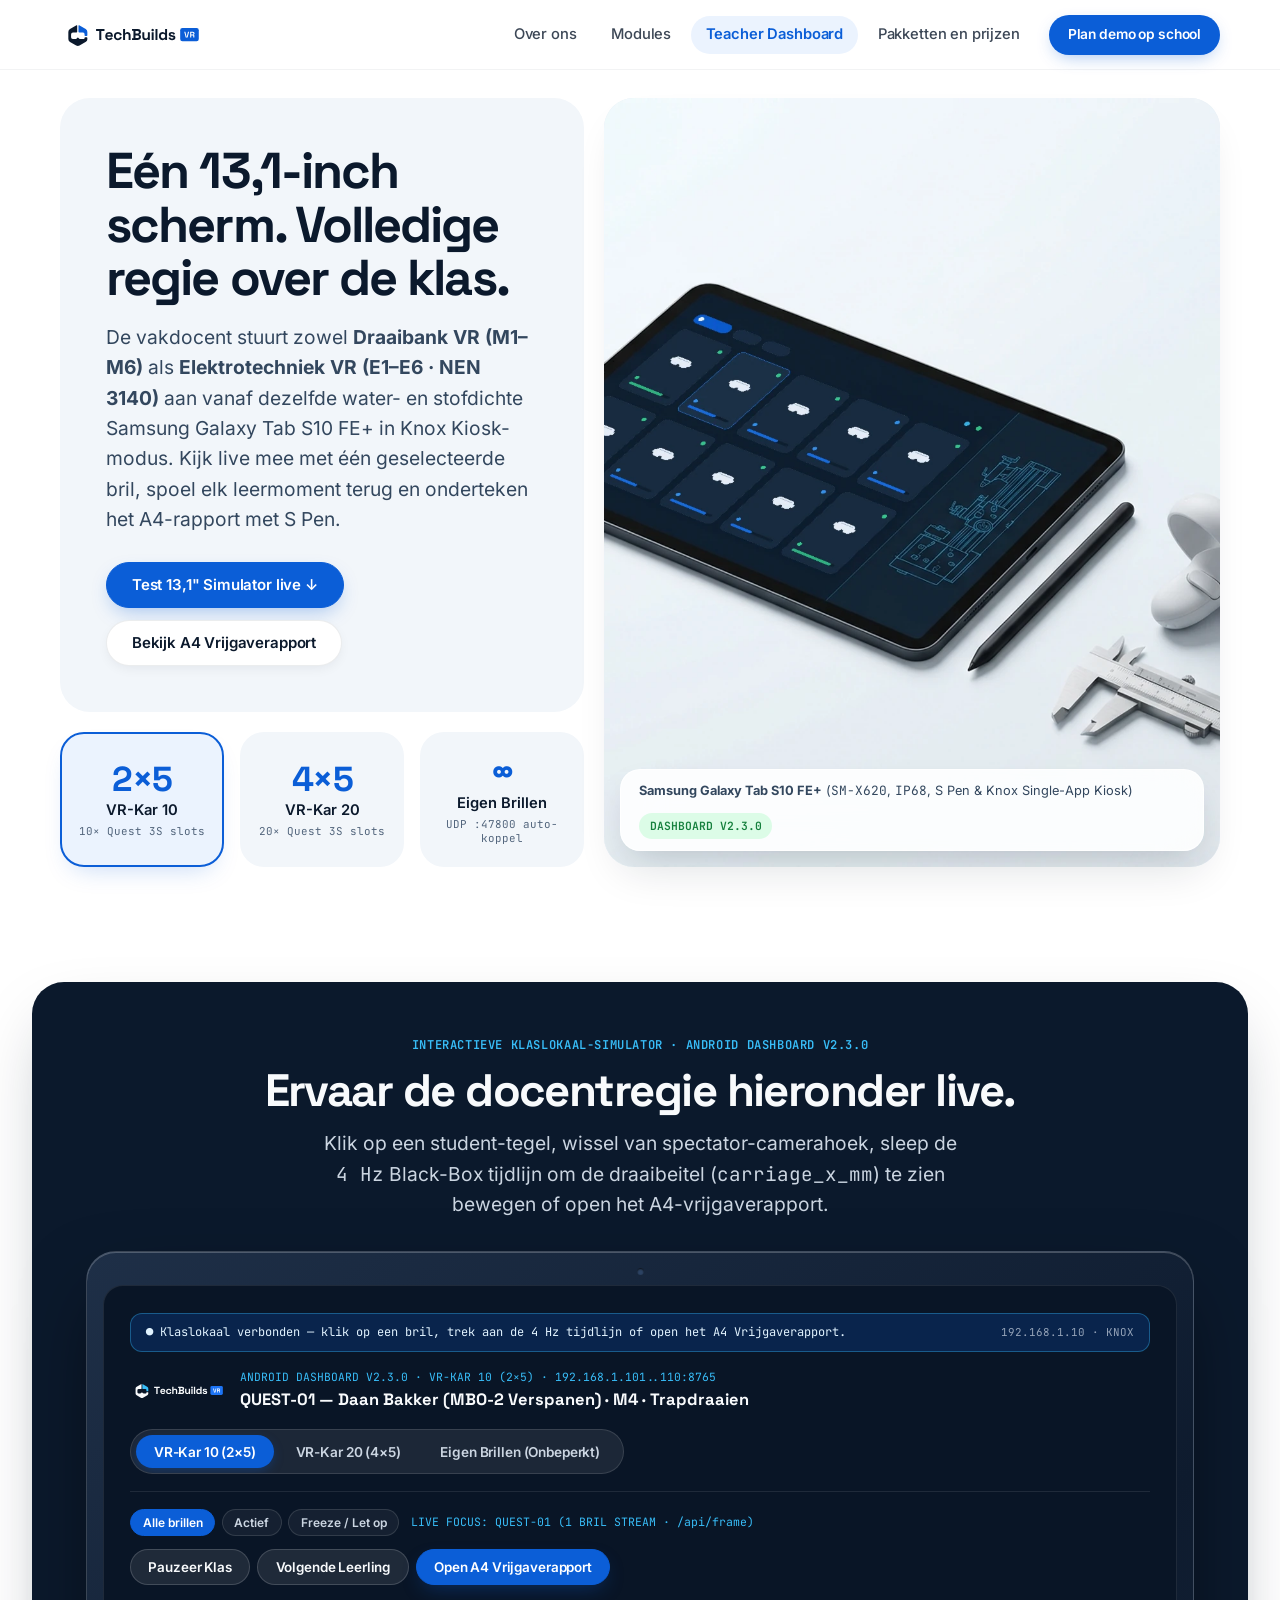
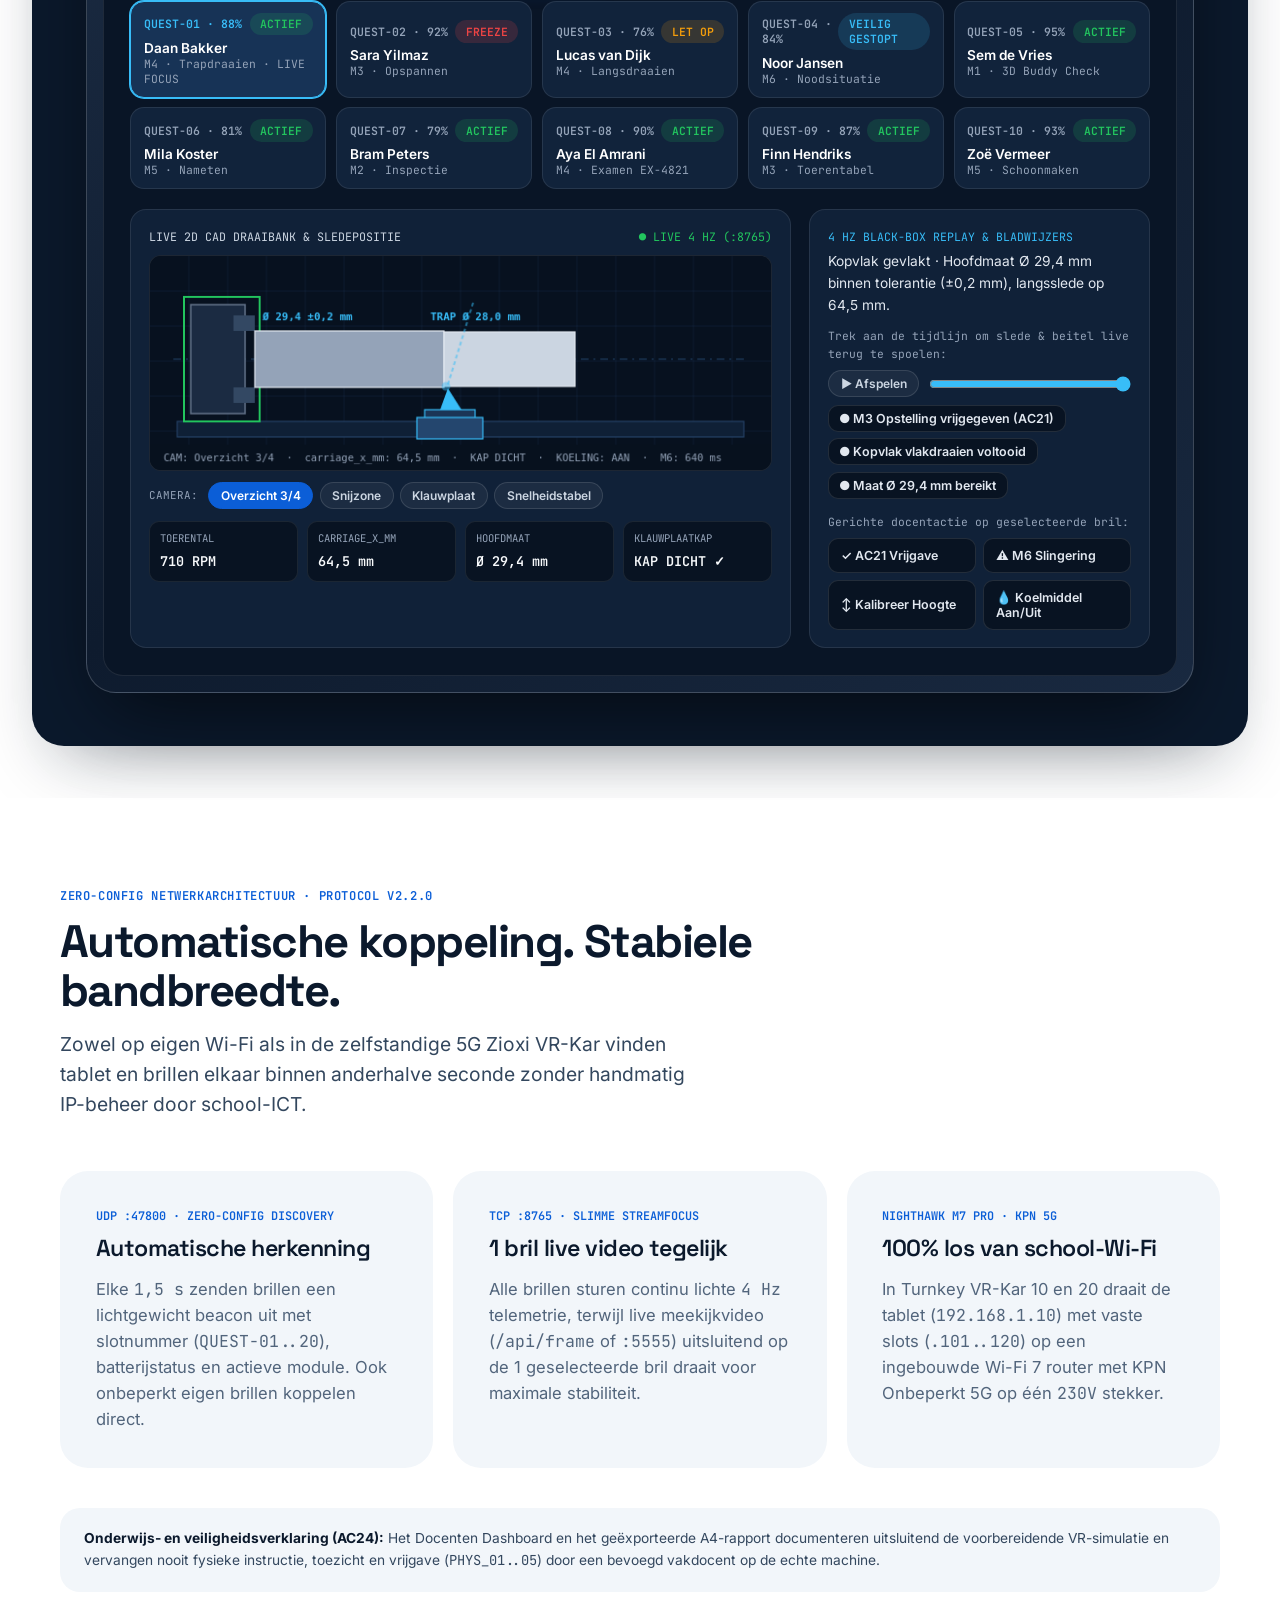
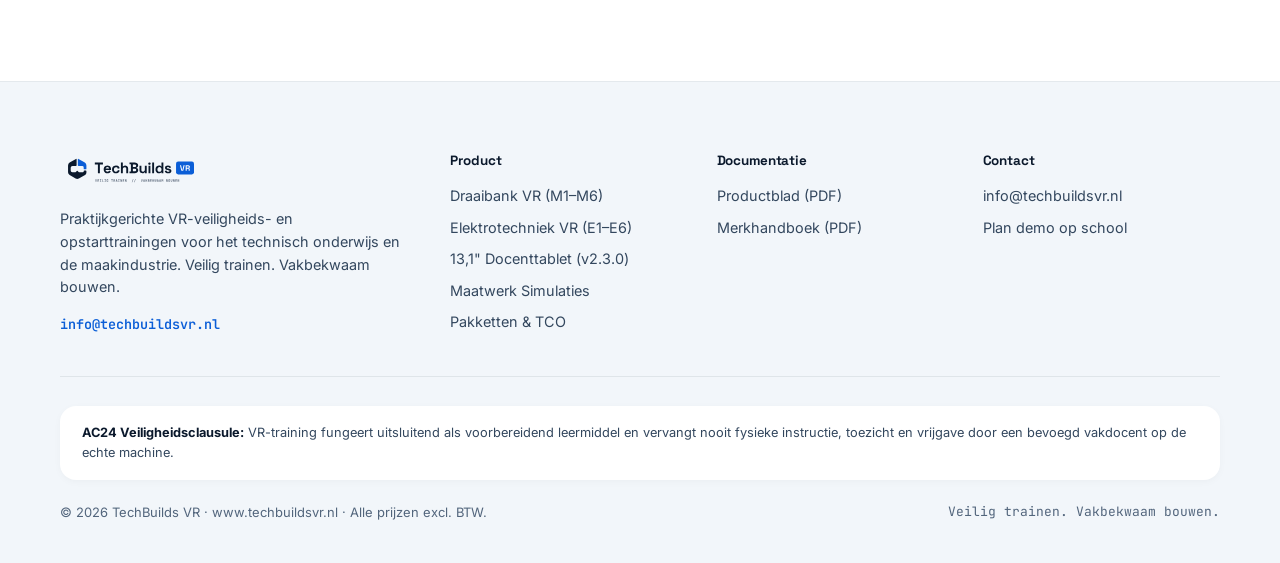
==== docentapp-tablet.html @ 68dcd9b4 "Vereenvoudig hoofdmenu naar 4 items (Over ons, Modules, Teacher Dashboard, Pakketten en prijzen) + m" ====
<!DOCTYPE html>
<html lang="nl">
<head>
  <meta charset="UTF-8" />
  <meta name="viewport" content="width=device-width, initial-scale=1.0" />
  <title>13,1-inch Regietablet &amp; Android Docenten Dashboard v2.3.0 | TechBuilds VR</title>
  <meta name="description" content="Ervaar de 13,1-inch Samsung Galaxy Tab S10 FE+ (SM-X620) met het TechBuilds VR Android Docenten Dashboard v2.3.0: VR-Kar 10 (2×5), VR-Kar 20 (4×5), Onbeperkt eigen brillen en S Pen A4 vrijgaverapport." />
  <meta property="og:title" content="13,1-inch Android Docenten Dashboard v2.3.0 | TechBuilds VR" />
  <meta property="og:description" content="Live klasregie op 13,1-inch Samsung Knox tablet met 2D CAD telemetrie, 4 Hz Black-Box replay en S Pen A4 vrijgaverapport (PHYS_01..05)." />
  <meta property="og:image" content="assets/img/logo/OpenGraph_Social_Preview_1200x630.png" />
  <link rel="icon" type="image/svg+xml" href="assets/img/logo/favicon.svg" />
  <link rel="icon" type="image/png" sizes="32x32" href="assets/img/logo/favicon-32x32.png" />
  <link rel="apple-touch-icon" href="assets/img/logo/apple-touch-icon.png" />
  <link rel="stylesheet" href="assets/css/styles.css" />
</head>
<body class="has-mobile-bar">
  <a href="#hoofdinhoud" class="skip-link" id="skipToMainTablet">Direct naar hoofdinhoud</a>

  <!-- Luchtige Witte Sticky Frosted Header (70px · Officieel TechBuilds VR Logo) -->
  <header class="site-header no-print" id="siteHeader">
    <div class="container nav-inner">
      <a href="index.html" class="brand-logo" id="navBrandLogo" aria-label="TechBuilds VR Startpagina">
        <img src="assets/img/logo/TechBuildsVR_Logo_Primary_LightBG.svg" alt="TechBuilds VR" width="145" height="39" />
      </a>

      <div class="nav-right-group">
        <nav class="nav-center" aria-label="Hoofdmenu">
          <ul class="nav-links">
            <li><a href="index.html" class="nav-link" id="navLinkHome">Over ons</a></li>
            <li><a href="modules.html" class="nav-link" id="navLinkModules">Modules</a></li>
            <li><a href="docentapp-tablet.html" class="nav-link" aria-current="page" id="navLinkTablet">Teacher Dashboard</a></li>
            <li><a href="prijzen-contact.html" class="nav-link" id="navLinkPrijzen">Pakketten en prijzen</a></li>
          </ul>
        </nav>

        <div class="nav-actions nav-actions-desktop">
          <a href="prijzen-contact.html?onderwerp=demo#aanvraag" class="nav-cta-pill" id="navCtaDemo">Plan demo op school</a>
        </div>

        <button type="button" class="mobile-menu-btn" id="mobileMenuBtn" aria-expanded="false" aria-controls="mobileDrawer" aria-label="Menu openen">
          <svg width="20" height="20" viewBox="0 0 24 24" fill="none" stroke="currentColor" stroke-width="2" aria-hidden="true">
            <path d="M4 8h16M4 16h16" stroke-linecap="round"/>
          </svg>
        </button>
      </div>
    </div>

    <div class="scroll-progress-track" aria-hidden="true">
      <div class="scroll-progress-bar" id="scrollProgressBar"></div>
    </div>

    <div class="mobile-drawer" id="mobileDrawer">
      <div class="container">
        <ul class="mobile-drawer-list">
          <li><a href="index.html" id="mobLinkHome">Over ons</a></li>
          <li><a href="modules.html" id="mobLinkModules">Modules</a></li>
          <li><a href="docentapp-tablet.html" aria-current="page" id="mobLinkTablet">Teacher Dashboard</a></li>
          <li><a href="prijzen-contact.html" id="mobLinkPrijzen">Pakketten en prijzen</a></li>
        </ul>
        <a href="prijzen-contact.html?onderwerp=demo#aanvraag" class="btn btn-primary" id="mobCtaDemo" style="width:100%;">Plan demo op school</a>
      </div>
    </div>
  </header>

  <main id="hoofdinhoud" class="no-print">
    <!-- VISUAL 5 — Bento-Tegel Hero voor de 13,1" Samsung Knox Regietablet -->
    <section class="hero-bento" aria-label="13,1-inch Regietablet Overzicht">
      <div class="container hero-bento-grid">
        <div class="hero-bento-left">
          <div class="bento-statement-tile">
            <h1 class="h1-page">Eén 13,1-inch scherm. Volledige regie over de klas.</h1>
            <p class="lead">
              De vakdocent stuurt zowel <strong>Draaibank VR (M1–M6)</strong> als <strong>Elektrotechniek VR (E1–E6 · NEN 3140)</strong> aan vanaf dezelfde water- en stofdichte Samsung Galaxy Tab S10 FE+ in Knox Kiosk-modus. Kijk live mee met één geselecteerde bril, spoel elk leermoment terug en onderteken het A4-rapport met S Pen.
            </p>
            <div class="btn-group">
              <a href="#live-simulator" class="btn btn-primary" id="tabletHeroSimBtn">Test 13,1&quot; Simulator live ↓</a>
              <button type="button" class="btn btn-white" id="tabletHeroReportBtn">Bekijk A4 Vrijgaverapport</button>
            </div>
          </div>

          <div class="hero-metrics-row" role="group" aria-label="Kies simulator-profiel">
            <button type="button" class="bento-metric-tile is-active" data-hero-profile="kar10" id="tabletTileKar10">
              <span class="metric-num">2×5</span>
              <span class="metric-label">VR-Kar 10</span>
              <span class="metric-sub">10× Quest 3S slots</span>
            </button>

            <button type="button" class="bento-metric-tile" data-hero-profile="kar20" id="tabletTileKar20">
              <span class="metric-num">4×5</span>
              <span class="metric-label">VR-Kar 20</span>
              <span class="metric-sub">20× Quest 3S slots</span>
            </button>

            <button type="button" class="bento-metric-tile" data-hero-profile="unlimited" id="tabletTileUnl">
              <span class="metric-num">∞</span>
              <span class="metric-label">Eigen Brillen</span>
              <span class="metric-sub">UDP :47800 auto-koppel</span>
            </button>
          </div>
        </div>

        <div class="hero-photo-tile hero-photo-tile--subpage">
          <img src="assets/img/brand/pakket_regietablet_vr_set.webp" class="hero-photo-img" alt="13,1-inch Samsung Galaxy Tab S10 FE+ met 2×5 klaslokaalscherm naast S Pen, Meta Quest 3S en stalen schuifmaat" width="1200" height="896" />
          <div class="hero-frosted-dock">
            <div class="hero-dock-caption-row">
              <span><strong>Samsung Galaxy Tab S10 FE+</strong> (<span class="mono">SM-X620</span>, <span class="mono">IP68</span>, S Pen &amp; Knox Single-App Kiosk)</span>
              <span class="status-badge status-safe">DASHBOARD V2.3.0</span>
            </div>
          </div>
        </div>
      </div>
    </section>

    <!-- Afgerond Deep Steel Navy (#0B192C) Pro-Tegel Podium met 13,1" Simulator -->
    <section class="pro-podium-wrap" id="live-simulator" aria-label="Interactieve 13,1-inch Regietablet Simulator">
      <div class="container-wide">
        <div class="pro-podium theme-dark">
          <div class="section-intro-center" style="margin-bottom:2rem;">
            <span class="section-kicker">Interactieve Klaslokaal-Simulator · Android Dashboard v2.3.0</span>
            <h2 class="h2-section">Ervaar de docentregie hieronder live.</h2>
            <p class="lead">
              Klik op een student-tegel, wissel van spectator-camerahoek, sleep de <span class="mono">4 Hz</span> Black-Box tijdlijn om de draaibeitel (<span class="mono">carriage_x_mm</span>) te zien bewegen of open het A4-vrijgaverapport.
            </p>
          </div>

          <!-- Geanodiseerd 13,1" Tablet-Frame -->
          <div class="tablet-chassis" id="docentCockpitSim" data-slots="10">
            <div class="tablet-camera-dot" aria-hidden="true"></div>
            <div class="tablet-screen">
              <!-- Live Visuele Feedback-Toast in het Tabletscherm -->
              <div class="cockpit-live-toast" id="cockpitLiveBanner" role="status" aria-live="polite">
                <span id="cockpitActionToast">● Klaslokaal verbonden — klik op een bril, trek aan de 4 Hz tijdlijn of open het A4 Vrijgaverapport.</span>
                <span class="mono" style="font-size:0.68rem;color:#94A3B8;white-space:nowrap;">192.168.1.10 · KNOX</span>
              </div>

              <!-- Bovenbalk: Officieel DarkBG Logo + Profiel Segmented Control -->
              <div class="tablet-topbar">
                <div class="tablet-brand-row">
                  <img src="assets/img/logo/TechBuildsVR_Logo_DarkBG.svg" alt="TechBuilds VR" class="tablet-brand-logo" width="96" height="26" />
                  <div>
                    <span id="cockpitProtocolLine" class="mono" style="font-size:0.71rem;color:#38BDF8;display:block;">ANDROID DASHBOARD V2.3.0 · VR-KAR 10 (2×5) · 192.168.1.101..110:8765</span>
                    <strong id="cockpitSelHeader" style="font-family:var(--tb-font-display);font-size:1.03rem;">QUEST-01 — Daan Bakker (MBO-2 Verspanen)</strong>
                  </div>
                </div>

                <div class="segmented-control segmented-control-dark" role="tablist" aria-label="Kies klasprofiel">
                  <button type="button" class="segmented-btn is-active" role="tab" aria-selected="true" data-cockpit-profile="kar10" id="btnProfileKar10">VR-Kar 10 (2×5)</button>
                  <button type="button" class="segmented-btn" role="tab" aria-selected="false" data-cockpit-profile="kar20" id="btnProfileKar20">VR-Kar 20 (4×5)</button>
                  <button type="button" class="segmented-btn" role="tab" aria-selected="false" data-cockpit-profile="unlimited" id="btnProfileUnl">Eigen Brillen (Onbeperkt)</button>
                </div>
              </div>

              <!-- Filterbalk + Klasacties -->
              <div class="tablet-toolbar-row">
                <div class="btn-group" style="gap:0.4rem;">
                  <button type="button" class="cam-pill is-active" data-cockpit-filter="all" id="filterAllBtn">Alle brillen</button>
                  <button type="button" class="cam-pill" data-cockpit-filter="active" id="filterActiveBtn">Actief</button>
                  <button type="button" class="cam-pill" data-cockpit-filter="attention" id="filterWarnBtn">Freeze / Let op</button>
                  <span id="cockpitStreamBadge" class="mono" style="font-size:0.72rem;color:#38BDF8;margin-left:0.35rem;">LIVE FOCUS: QUEST-01 (1 BRIL STREAM · /api/frame)</span>
                </div>

                <div class="btn-group" style="gap:0.45rem;">
                  <button type="button" class="btn btn-dark-pill btn-sm" id="btnCockpitGroupPause">Pauzeer Klas</button>
                  <button type="button" class="btn btn-dark-pill btn-sm" id="btnCockpitNextStudent">Volgende Leerling</button>
                  <button type="button" class="btn btn-primary btn-sm" id="btnCockpitOpenReport">Open A4 Vrijgaverapport</button>
                </div>
              </div>

              <!-- Klikbare Student-tegels (QUEST-01..20) -->
              <div class="headset-slots-grid" id="cockpitSlotsGrid" aria-label="Verbonden Meta Quest brillen"></div>

              <!-- Onderste Split: Meebewegend 2D CAD Draaibank-Canvas + Black-Box Replay -->
              <div class="cockpit-split">
                <div class="cockpit-box">
                  <div style="display:flex;justify-content:space-between;align-items:center;gap:0.5rem;margin-bottom:0.55rem;flex-wrap:wrap;">
                    <span class="mono" style="font-size:0.73rem;color:#CBD5E1;">LIVE 2D CAD DRAAIBANK &amp; SLEDEPOSITIE</span>
                    <span id="cockpitReplayReadout" class="mono" style="font-size:0.73rem;color:#22C55E;">● LIVE 4 HZ (:8765)</span>
                  </div>

                  <canvas id="cockpitBlueprintCanvas" class="blueprint-canvas" width="640" height="220"></canvas>

                  <!-- Spectator Camerahoeken (SET_SPECTATOR_VIEW) -->
                  <div class="spectator-cams" aria-label="Spectator camerahoeken">
                    <span class="mono" style="font-size:0.68rem;color:#94A3B8;margin-right:0.25rem;">CAMERA:</span>
                    <button type="button" class="cam-pill is-active" data-spectator-cam="OVERVIEW_3Q" id="camBtnOverview">Overzicht 3/4</button>
                    <button type="button" class="cam-pill" data-spectator-cam="CUT_ZONE" id="camBtnCutZone">Snijzone</button>
                    <button type="button" class="cam-pill" data-spectator-cam="CHUCK_CLOSE" id="camBtnChuck">Klauwplaat</button>
                    <button type="button" class="cam-pill" data-spectator-cam="SPEED_CHART" id="camBtnSpeed">Snelheidstabel</button>
                  </div>

                  <div class="telemetry-row">
                    <div class="telemetry-cell">
                      <span class="telemetry-label">TOERENTAL</span>
                      <span class="telemetry-val" id="telRpm">710 RPM</span>
                    </div>
                    <div class="telemetry-cell">
                      <span class="telemetry-label">CARRIAGE_X_MM</span>
                      <span class="telemetry-val" id="telCarriage">64,5 mm</span>
                    </div>
                    <div class="telemetry-cell">
                      <span class="telemetry-label">HOOFDMAAT</span>
                      <span class="telemetry-val" id="telDia">Ø 29,4 mm</span>
                    </div>
                    <div class="telemetry-cell">
                      <span class="telemetry-label">KLAUWPLAATKAP</span>
                      <span class="telemetry-val" id="telGate">KAP DICHT ✓</span>
                    </div>
                  </div>
                </div>

                <div class="cockpit-box" style="display:flex;flex-direction:column;justify-content:space-between;gap:0.9rem;">
                  <div>
                    <span class="mono" style="font-size:0.72rem;color:#38BDF8;display:block;margin-bottom:0.35rem;">4 HZ BLACK-BOX REPLAY &amp; BLADWIJZERS</span>
                    <p id="cockpitSelNote" style="margin:0 0 0.65rem 0;font-size:0.86rem;color:#E2E8F0;"></p>
                    <label for="cockpitReplaySlider" class="mono" style="font-size:0.71rem;color:#94A3B8;display:block;">Trek aan de tijdlijn om slede &amp; beitel live terug te spoelen:</label>
                    <div class="replay-controls-row">
                      <button type="button" class="cam-pill" id="btnReplayPlay" style="flex-shrink:0;">▶ Afspelen</button>
                      <input type="range" id="cockpitReplaySlider" class="replay-slider" min="0" max="35" value="35" />
                    </div>
                    <div id="cockpitBookmarks" class="btn-group" style="gap:0.4rem;margin-top:0.4rem;"></div>
                  </div>

                  <div>
                    <span class="mono" style="font-size:0.71rem;color:#94A3B8;display:block;margin-bottom:0.4rem;">Gerichte docentactie op geselecteerde bril:</span>
                    <div class="cmd-btn-grid">
                      <button type="button" class="cmd-btn" data-teacher-cmd="AC21" id="cmdBtnAc21">✓ AC21 Vrijgave</button>
                      <button type="button" class="cmd-btn" data-teacher-cmd="WOBBLE" id="cmdBtnWobble">⚠ M6 Slingering</button>
                      <button type="button" class="cmd-btn" data-teacher-cmd="CALIBRATE" id="cmdBtnCalibrate">↕ Kalibreer Hoogte</button>
                      <button type="button" class="cmd-btn" data-teacher-cmd="COOLANT" id="cmdBtnCoolant">💧 Koelmiddel Aan/Uit</button>
                    </div>
                  </div>
                </div>
              </div>
            </div>
          </div>
        </div>
      </div>
    </section>

    <!-- Zero-Config Netwerkarchitectuur in 3 Visual 5 Bento-Tegels -->
    <section class="section section-surface">
      <div class="container">
        <div class="section-intro reveal-item">
          <span class="section-kicker">Zero-Config Netwerkarchitectuur · Protocol v2.2.0</span>
          <h2 class="h2-section">Automatische koppeling. Stabiele bandbreedte.</h2>
          <p class="lead">
            Zowel op eigen Wi-Fi als in de zelfstandige 5G Zioxi VR-Kar vinden tablet en brillen elkaar binnen anderhalve seconde zonder handmatig IP-beheer door school-ICT.
          </p>
        </div>

        <div class="grid-3">
          <article class="bento-tile reveal-item">
            <span class="card-step">UDP :47800 · ZERO-CONFIG DISCOVERY</span>
            <h3 class="h3-card">Automatische herkenning</h3>
            <p class="muted" style="margin:0;">
              Elke <span class="mono">1,5 s</span> zenden brillen een lichtgewicht beacon uit met slotnummer (<span class="mono">QUEST-01..20</span>), batterijstatus en actieve module. Ook onbeperkt eigen brillen koppelen direct.
            </p>
          </article>

          <article class="bento-tile reveal-item">
            <span class="card-step">TCP :8765 · SLIMME STREAMFOCUS</span>
            <h3 class="h3-card">1 bril live video tegelijk</h3>
            <p class="muted" style="margin:0;">
              Alle brillen sturen continu lichte <span class="mono">4 Hz</span> telemetrie, terwijl live meekijkvideo (<span class="mono">/api/frame</span> of <span class="mono">:5555</span>) uitsluitend op de 1 geselecteerde bril draait voor maximale stabiliteit.
            </p>
          </article>

          <article class="bento-tile reveal-item">
            <span class="card-step">NIGHTHAWK M7 PRO · KPN 5G</span>
            <h3 class="h3-card">100% los van school-Wi-Fi</h3>
            <p class="muted" style="margin:0;">
              In Turnkey VR-Kar 10 en 20 draait de tablet (<span class="mono">192.168.1.10</span>) met vaste slots (<span class="mono">.101..120</span>) op een ingebouwde Wi-Fi 7 router met KPN Onbeperkt 5G op één <span class="mono">230V</span> stekker.
            </p>
          </article>
        </div>

        <div class="ac24-notice" style="margin-top:2.5rem;">
          <strong>Onderwijs- en veiligheidsverklaring (AC24):</strong> Het Docenten Dashboard en het geëxporteerde A4-rapport documenteren uitsluitend de voorbereidende VR-simulatie en vervangen nooit fysieke instructie, toezicht en vrijgave (<span class="mono">PHYS_01..05</span>) door een bevoegd vakdocent op de echte machine.
        </div>
      </div>
    </section>
  </main>

  <!-- Modal: A4 Praktijkvrijgaverapport met Officieel TechBuildsVR_Logo_Primary_LightBG.svg + S Pen Canvas -->
  <div class="modal-backdrop no-print" id="a4ReportModal" role="dialog" aria-modal="true" aria-labelledby="repModalTitle">
    <div class="modal-sheet">
      <div style="display:flex;justify-content:space-between;align-items:center;gap:1rem;border-bottom:1px solid rgba(11,25,44,0.10);padding-bottom:1.1rem;margin-bottom:1.25rem;flex-wrap:wrap;">
        <div class="a4-header-brand">
          <img src="assets/img/logo/TechBuildsVR_Logo_Primary_LightBG.svg" alt="TechBuilds VR" width="134" height="36" />
          <div>
            <span class="mono" style="font-size:0.7rem;color:var(--tb-cobalt);display:block;">A4 PRAKTIJKVRIJGAVERAPPORT · DASHBOARD V2.3.0</span>
            <h2 id="repModalTitle" class="h3-card" style="margin:0.1rem 0 0 0;font-size:1.22rem;">WEILER Praktikant 140 — VR-Resultaat &amp; Fysieke Vrijgave</h2>
          </div>
        </div>
        <div class="btn-group">
          <button type="button" class="btn btn-primary btn-sm" id="btnPrintA4Report">Print A4 / PDF</button>
          <button type="button" class="btn btn-secondary btn-sm" id="btnCloseReportModal">Sluiten</button>
        </div>
      </div>

      <div class="grid-3" style="margin-bottom:1.15rem;gap:0.75rem;">
        <div style="padding:0.75rem 0.9rem;background:var(--tb-blueprint-paper);border-radius:14px;">
          <span class="mono muted" style="font-size:0.68rem;display:block;">LEERLING &amp; HEADSET</span>
          <strong id="repModalStudent">Daan Bakker (QUEST-01)</strong>
        </div>
        <div style="padding:0.75rem 0.9rem;background:var(--tb-blueprint-paper);border-radius:14px;">
          <span class="mono muted" style="font-size:0.68rem;display:block;">KLAS / GROEP</span>
          <strong id="repModalKlas">MBO-2 Verspanen</strong>
        </div>
        <div style="padding:0.75rem 0.9rem;background:var(--tb-blueprint-paper);border-radius:14px;">
          <span class="mono muted" style="font-size:0.68rem;display:block;">M6 NOODSTOP REACTIETIJD</span>
          <strong id="repModalReaction" class="mono">640 ms (Module M6)</strong>
        </div>
      </div>

      <div class="tech-table-wrap" style="margin-bottom:1.15rem;">
        <table class="tech-table" style="font-size:0.85rem;">
          <thead>
            <tr>
              <th>Module</th>
              <th>Onderdeel</th>
              <th>Status</th>
              <th>Geregistreerde meting</th>
            </tr>
          </thead>
          <tbody>
            <tr><td class="mono">M1</td><td>3D Buddy Check &amp; Eigen PBM</td><td><span class="status-badge status-safe">Behaald</span></td><td>Medestudent gekeurd, eigen bril op, handschoenen uit</td></tr>
            <tr><td class="mono">M2</td><td>Machine- &amp; Werkplekcontrole</td><td><span class="status-badge status-safe">Behaald</span></td><td>4/4 prestartpunten herkend</td></tr>
            <tr><td class="mono">M3</td><td>Opspannen &amp; Klauwplaatsleutel</td><td><span class="status-badge status-safe">Behaald</span></td><td>Rondloop 0,02 mm · sleutel verwijderd</td></tr>
            <tr><td class="mono">M4</td><td>Vlak- &amp; Trapdraaien op tekening</td><td><span class="status-badge status-safe">Behaald</span></td><td>Ø 29,4 mm (±0,2) &amp; Trap Ø 28,0 mm</td></tr>
            <tr><td class="mono">M5</td><td>Stoppen (0 RPM) &amp; 3D-Schuifmaat</td><td><span class="status-badge status-safe">Behaald</span></td><td>Nameting bij 0 RPM · spanenhaak gebruikt</td></tr>
            <tr><td class="mono">M6</td><td>Storingen &amp; Noodstop</td><td><span class="status-badge status-safe">Behaald</span></td><td>Tijdige stop · geen automatische herstart</td></tr>
          </tbody>
        </table>
      </div>

      <!-- 5-Punts Fysieke Vrijgave-Checklist (PHYS_01..05) -->
      <div style="padding:1rem 1.1rem;background:var(--tb-blueprint-paper);border-radius:16px;margin-bottom:1rem;">
        <div style="display:flex;justify-content:space-between;align-items:center;gap:0.5rem;flex-wrap:wrap;">
          <span class="mono" style="font-size:0.73rem;font-weight:600;color:var(--tb-cobalt);">VERPLICHTE 5-PUNTS FYSIEKE VRIJGAVE OP DE ECHTE DRAAIBANK (PHYS_01..05)</span>
          <span class="status-badge status-safe" id="physCheckedCounter">5/5 afgevinkt ✓</span>
        </div>
        <div class="phys-checklist-grid">
          <label class="phys-check-label"><input type="checkbox" name="physCheck" value="PHYS_01 PBM & kleding" checked id="chkPhys01" /> <span><strong class="mono">PHYS_01</strong> Fysieke PBM, haar &amp; geen handschoenen</span></label>
          <label class="phys-check-label"><input type="checkbox" name="physCheck" value="PHYS_02 Noodstop & kap" checked id="chkPhys02" /> <span><strong class="mono">PHYS_02</strong> Fysieke noodstop, voetrem &amp; kap getest</span></label>
          <label class="phys-check-label"><input type="checkbox" name="physCheck" value="PHYS_03 Sleuteldiscipline" checked id="chkPhys03" /> <span><strong class="mono">PHYS_03</strong> Klauwplaatsleutel direct uitgenomen</span></label>
          <label class="phys-check-label"><input type="checkbox" name="physCheck" value="PHYS_04 Toerental & voeding" checked id="chkPhys04" /> <span><strong class="mono">PHYS_04</strong> Toerentabel &amp; vrijloop sleden gecontroleerd</span></label>
          <label class="phys-check-label" style="grid-column:1/-1;"><input type="checkbox" name="physCheck" value="PHYS_05 Vrijgave vakdocent" checked id="chkPhys05" /> <span><strong class="mono">PHYS_05</strong> Mondelinge instructie &amp; fysieke machinevrijgave door bevoegd vakdocent</span></label>
        </div>
      </div>

      <!-- Werkend S Pen Handtekening-Canvas -->
      <div class="spen-canvas-wrap" style="margin-bottom:1rem;">
        <div style="display:flex;justify-content:space-between;align-items:center;gap:0.75rem;margin-bottom:0.5rem;flex-wrap:wrap;">
          <span class="mono" style="font-size:0.73rem;font-weight:600;color:var(--tb-deep-navy);" id="spenSignatureStatus">S Pen handtekening geregistreerd ✓</span>
          <div class="btn-group" style="gap:0.4rem;">
            <button type="button" class="btn btn-white btn-sm" id="btnDemoSignature" style="padding:0.3rem 0.75rem;font-size:0.76rem;">Voorbeeld S Pen</button>
            <button type="button" class="btn btn-outline btn-sm" id="btnClearSignature" style="padding:0.3rem 0.75rem;font-size:0.76rem;">Wissen</button>
          </div>
        </div>
        <canvas id="spenSignatureCanvas" class="spen-signature-canvas" width="720" height="110"></canvas>
      </div>

      <div class="ac24-notice" style="font-size:0.8rem;padding:0.9rem 1.1rem;">
        <strong>AC24 Verklaring:</strong> Dit rapport bevestigt uitsluitend de voorbereidende VR-doorloop en vormt geen zelfstandige machinevrijgave zonder fysieke aftekening (<span class="mono">PHYS_01..05</span>) door de bevoegde vakdocent.
      </div>
    </div>
  </div>

  <!-- A4 Printweergave met Officieel TechBuildsVR_Logo_Primary_LightBG.svg -->
  <div class="print-report-only" id="printReportSheet" style="padding:28px;font-size:12px;line-height:1.55;">
    <div style="display:flex;align-items:center;justify-content:space-between;border-bottom:2px solid #0B5ED7;padding-bottom:14px;margin-bottom:16px;">
      <img src="assets/img/logo/TechBuildsVR_Logo_Primary_LightBG.svg" alt="TechBuilds VR" width="160" height="43" style="height:40px;width:auto;" />
      <div style="text-align:right;font-family:monospace;font-size:11px;color:#52657C;">
        A4 PRAKTIJKVRIJGAVERAPPORT · PHYS_01..05<br />
        www.techbuildsvr.nl · info@techbuildsvr.nl
      </div>
    </div>
    <h2 style="font-size:18px;margin:0 0 6px 0;">WEILER Praktikant 140 — VR-Resultaat &amp; Fysieke Machinevrijgave</h2>
    <p style="margin:0 0 10px 0;"><strong>Student:</strong> <span id="printRepStudent">Daan Bakker (QUEST-01 · MBO-2 Verspanen)</span> · <strong>Systeem:</strong> Quest APK v2.2.0 / Android Dashboard v2.3.0</p>
    <p id="printPhysSummary" style="margin:0 0 14px 0;font-family:monospace;padding:8px 10px;background:#F2F6FA;border-radius:6px;">Afgetekende fysieke vrijgavepunten: PHYS_01 t/m PHYS_05</p>
    <p style="margin:0 0 18px 0;"><strong>Onderwijs- en veiligheidsverklaring (AC24):</strong> VR-trainingsdoorloop vormt geen bewijs van vakbekwaamheid en vervangt nooit fysieke instructie, controle en vrijgave op de echte machine door een bevoegd vakdocent.</p>
    <div style="margin-top:20px;">
      <strong>S Pen Handtekening Vakdocent:</strong>
      <img id="printSignaturePreview" alt="S Pen handtekening vakdocent" style="max-width:340px;height:auto;border-bottom:1px solid #0B192C;margin-top:8px;display:none;" />
    </div>
  </div>

  <!-- Lichte Blueprint Paper Footer (#F2F6FA) met Officieel TechBuilds VR Tagline-Logo -->
  <footer class="site-footer no-print">
    <div class="container">
      <div class="footer-grid">
        <div>
          <img src="assets/img/logo/TechBuildsVR_Logo_With_Tagline.svg" alt="TechBuilds VR — Veilig trainen. Vakbekwaam bouwen." class="footer-logo" width="140" height="42" />
          <p style="margin:0 0 0.65rem 0;font-size:0.9rem;color:var(--tb-text-secondary);max-width:40ch;">
            Praktijkgerichte VR-veiligheids- en opstarttrainingen voor het technisch onderwijs en de maakindustrie. Veilig trainen. Vakbekwaam bouwen.
          </p>
          <a href="mailto:info@techbuildsvr.nl" class="mono" style="font-size:0.84rem;font-weight:600;color:var(--tb-cobalt);">info@techbuildsvr.nl</a>
        </div>
        <div>
          <h3 class="footer-heading">Product</h3>
          <ul class="footer-links">
            <li><a href="training-draaibank.html">Draaibank VR (M1–M6)</a></li>
            <li><a href="training-elektrotechniek.html">Elektrotechniek VR (E1–E6)</a></li>
            <li><a href="docentapp-tablet.html">13,1&quot; Docenttablet (v2.3.0)</a></li>
            <li><a href="maatwerk.html">Maatwerk Simulaties</a></li>
            <li><a href="prijzen-contact.html">Pakketten &amp; TCO</a></li>
          </ul>
        </div>
        <div>
          <h3 class="footer-heading">Documentatie</h3>
          <ul class="footer-links">
            <li><a href="assets/docs/Productblad_TechBuilds_VR_v1.1.pdf" target="_blank" rel="noopener">Productblad (PDF)</a></li>
            <li><a href="assets/docs/Merkhandboek_TechBuilds_VR_v1.1.pdf" target="_blank" rel="noopener">Merkhandboek (PDF)</a></li>
          </ul>
        </div>
        <div>
          <h3 class="footer-heading">Contact</h3>
          <ul class="footer-links">
            <li><a href="mailto:info@techbuildsvr.nl">info@techbuildsvr.nl</a></li>
            <li><a href="prijzen-contact.html?onderwerp=demo#aanvraag">Plan demo op school</a></li>
          </ul>
        </div>
      </div>
      <div class="footer-ac24">
        <strong>AC24 Veiligheidsclausule:</strong> VR-training fungeert uitsluitend als voorbereidend leermiddel en vervangt nooit fysieke instructie, toezicht en vrijgave door een bevoegd vakdocent op de echte machine.
      </div>
      <div class="footer-bottom">
        <span>© 2026 TechBuilds VR · www.techbuildsvr.nl · Alle prijzen excl. BTW.</span>
        <span class="mono">Veilig trainen. Vakbekwaam bouwen.</span>
      </div>
    </div>
  </footer>

  <div class="mobile-sticky-bar no-print" id="mobileStickyBar">
    <div class="mobile-sticky-copy">
      13,1&quot; Regietablet
      <span>Samsung Knox · Dashboard v2.3.0</span>
    </div>
    <a href="prijzen-contact.html?onderwerp=demo#aanvraag" class="btn btn-primary btn-sm" id="mobileStickyDemoBtn">Plan demo</a>
  </div>

  <button type="button" class="back-to-top-btn no-print" id="backToTopBtn" aria-label="Terug naar boven">↑</button>

  <script src="assets/js/main.js"></script>
</body>
</html>
---- assets/css/styles.css ----
/**
 * TechBuilds VR — Hoofdstijlblad Website (v2.2 — Visual 5 Bento Tiles × Engineering Blue · Draaibank & Elektrotechniek VR)
 * "Veilig trainen. Vakbekwaam bouwen."
 * 100% Vanilla CSS · Pure Surface (#FFFFFF), Blueprint Paper Tegels (#F2F6FA), Deep Steel Navy (#0B192C) & Cobalt (#0B5ED7)
 */

@import './techbuilds-tokens.css';

*, *::before, *::after {
  box-sizing: border-box;
}

html {
  scroll-behavior: smooth;
  -webkit-text-size-adjust: 100%;
}

body {
  margin: 0;
  font-family: var(--tb-font-body);
  font-size: var(--tb-text-base);
  line-height: 1.58;
  color: var(--tb-text);
  background-color: var(--tb-pure-surface);
  -webkit-font-smoothing: antialiased;
  -moz-osx-font-smoothing: grayscale;
  overflow-x: hidden;
}

@media (max-width: 900px) {
  body.has-mobile-bar {
    padding-bottom: 76px;
  }
}

img, svg, canvas {
  display: block;
  max-width: 100%;
}

img {
  height: auto;
}

a {
  color: var(--tb-cobalt);
  text-decoration: none;
  transition: color var(--tb-duration-fast) var(--tb-ease), opacity var(--tb-duration-fast) var(--tb-ease);
}

a:hover {
  color: var(--tb-cobalt-strong);
}

.theme-dark a {
  color: var(--tb-precision-sky);
}

.theme-dark a:hover {
  color: #7DD3FC;
}

:focus-visible {
  outline: none;
  box-shadow: var(--tb-focus-ring);
  border-radius: 10px;
}

/* Toegankelijke skip-link */
.skip-link {
  position: absolute;
  left: -9999px;
  top: 10px;
  z-index: 1000;
  padding: 0.65rem 1.2rem;
  background: var(--tb-cobalt);
  color: #FFFFFF !important;
  font-size: 0.875rem;
  font-weight: 600;
  border-radius: var(--tb-radius-pill);
}

.skip-link:focus {
  left: 14px;
}

/* Containers & Sectie-architectuur */
.container {
  width: 100%;
  max-width: var(--tb-container-max);
  margin: 0 auto;
  padding: 0 clamp(1.25rem, 3.5vw, 2.5rem);
}

.container-wide {
  width: 100%;
  max-width: var(--tb-container-wide);
  margin: 0 auto;
  padding: 0 clamp(1rem, 3vw, 2rem);
}

.container-narrow {
  width: 100%;
  max-width: 900px;
  margin: 0 auto;
  padding: 0 clamp(1.25rem, 3.5vw, 2.5rem);
}

.section {
  padding: var(--tb-section-py) 0;
}

.section-tight {
  padding: clamp(2.75rem, 5vw, 4.25rem) 0;
}

.section-surface {
  background-color: var(--tb-pure-surface);
}

.section-paper {
  background-color: var(--tb-blueprint-paper);
}

.section-dark {
  background-color: var(--tb-deep-navy);
  color: #F8FAFC;
}

/* Afgerond Deep Steel Navy (#0B192C) Bento Podium op sneeuwwit canvas */
.pro-podium-wrap {
  padding: clamp(2rem, 4vw, 3.5rem) 0;
  background-color: var(--tb-pure-surface);
}

.pro-podium {
  background-color: var(--tb-deep-navy);
  color: #F8FAFC;
  border-radius: var(--tb-radius-podium);
  padding: clamp(2rem, 4.2vw, 3.5rem);
  box-shadow: 0 28px 68px -22px rgba(11, 25, 44, 0.34);
}

/* Visual 5 Luchtige Witte Sticky Frosted Header (70px, officieel TechBuilds VR logo 38-40px) */
.site-header {
  position: sticky;
  top: 0;
  z-index: 200;
  height: var(--tb-nav-height);
  background: rgba(255, 255, 255, 0.88);
  backdrop-filter: saturate(180%) blur(22px);
  -webkit-backdrop-filter: saturate(180%) blur(22px);
  border-bottom: 1px solid rgba(11, 25, 44, 0.05);
  transition: box-shadow var(--tb-duration-fast) var(--tb-ease), border-color var(--tb-duration-fast) var(--tb-ease);
}

.site-header.is-scrolled {
  border-bottom-color: rgba(11, 25, 44, 0.09);
  box-shadow: 0 8px 26px -14px rgba(11, 25, 44, 0.09);
}

.scroll-progress-track {
  position: absolute;
  left: 0;
  right: 0;
  bottom: -1px;
  height: 2px;
  background: transparent;
  pointer-events: none;
  overflow: hidden;
}

.scroll-progress-bar {
  height: 100%;
  width: 0%;
  background: var(--tb-cobalt);
  transition: width 90ms linear;
}

.nav-inner {
  display: flex;
  align-items: center;
  justify-content: space-between;
  height: var(--tb-nav-height);
  gap: var(--tb-space-6);
}

.brand-logo {
  display: inline-flex;
  align-items: center;
  flex-shrink: 0;
}

.brand-logo img {
  height: 39px;
  width: auto;
}

@media (max-width: 480px) {
  .brand-logo img {
    height: 34px;
  }
}

.nav-right-group {
  display: flex;
  align-items: center;
  gap: 0.9rem;
}

.nav-links {
  display: flex;
  align-items: center;
  gap: 0.32rem;
  list-style: none;
  margin: 0;
  padding: 0;
}

.nav-link {
  display: inline-flex;
  align-items: center;
  padding: 0.48rem 0.92rem;
  font-size: 0.92rem;
  font-weight: 500;
  letter-spacing: -0.01em;
  white-space: nowrap;
  color: rgba(11, 25, 44, 0.80);
  border-radius: var(--tb-radius-pill);
  transition: color var(--tb-duration-fast) var(--tb-ease),
              background-color var(--tb-duration-fast) var(--tb-ease);
}

.nav-link:hover {
  color: var(--tb-deep-navy);
  background-color: var(--tb-blueprint-paper);
}

.nav-link[aria-current="page"] {
  color: var(--tb-cobalt);
  font-weight: 600;
  background-color: var(--tb-cobalt-tint);
}

.nav-actions {
  display: flex;
  align-items: center;
  gap: 0.65rem;
}

.nav-cta-pill {
  display: inline-flex;
  align-items: center;
  justify-content: center;
  padding: 0.58rem 1.18rem;
  font-size: 0.86rem;
  font-weight: 600;
  letter-spacing: -0.01em;
  white-space: nowrap;
  color: #FFFFFF !important;
  background-color: var(--tb-cobalt);
  border-radius: var(--tb-radius-pill);
  box-shadow: 0 6px 18px -6px rgba(11, 94, 215, 0.42);
  transition: background-color var(--tb-duration-fast) var(--tb-ease),
              transform var(--tb-duration-fast) var(--tb-ease),
              box-shadow var(--tb-duration-fast) var(--tb-ease);
}

.nav-cta-pill:hover {
  background-color: var(--tb-cobalt-strong);
  color: #FFFFFF !important;
  transform: translateY(-1px);
  box-shadow: 0 10px 22px -6px rgba(11, 94, 215, 0.48);
}

.nav-cta-pill:active {
  transform: scale(0.98);
}

.mobile-menu-btn {
  display: none;
  align-items: center;
  justify-content: center;
  width: 42px;
  height: 42px;
  border: none;
  border-radius: var(--tb-radius-pill);
  background: var(--tb-blueprint-paper);
  color: var(--tb-deep-navy);
  cursor: pointer;
  transition: background-color var(--tb-duration-fast) var(--tb-ease);
}

.mobile-menu-btn:hover {
  background: var(--tb-steel-mist);
}

.mobile-drawer {
  position: fixed;
  top: var(--tb-nav-height);
  left: 0;
  right: 0;
  z-index: 199;
  background: rgba(255, 255, 255, 0.97);
  backdrop-filter: saturate(180%) blur(24px);
  -webkit-backdrop-filter: saturate(180%) blur(24px);
  border-bottom: 1px solid rgba(11, 25, 44, 0.08);
  box-shadow: 0 24px 48px -12px rgba(11, 25, 44, 0.14);
  padding: 1rem 0 1.5rem;
  opacity: 0;
  visibility: hidden;
  transform: translateY(-8px);
  transition: opacity 220ms var(--tb-ease), transform 220ms var(--tb-ease), visibility 220ms;
}

.mobile-drawer.is-open {
  opacity: 1;
  visibility: visible;
  transform: translateY(0);
}

.mobile-drawer-list {
  list-style: none;
  margin: 0 0 1.1rem 0;
  padding: 0;
  display: flex;
  flex-direction: column;
}

.mobile-drawer-list li {
  border-bottom: 1px solid rgba(11, 25, 44, 0.06);
}

.mobile-drawer-list li:last-child {
  border-bottom: none;
}

.mobile-drawer-list a {
  display: flex;
  align-items: center;
  justify-content: space-between;
  padding: 0.9rem 0.25rem;
  font-family: var(--tb-font-display);
  font-size: 1.08rem;
  font-weight: 600;
  letter-spacing: -0.02em;
  color: var(--tb-deep-navy);
}

.mobile-drawer-list a[aria-current="page"] {
  color: var(--tb-cobalt);
}

@media (max-width: 960px) {
  .nav-center,
  .nav-actions-desktop {
    display: none;
  }
  .mobile-menu-btn {
    display: inline-flex;
  }
}

/* Typografie — Space Grotesk, Inter & JetBrains Mono */
h1, h2, h3, h4 {
  margin: 0 0 0.85rem 0;
  font-family: var(--tb-font-display);
  color: var(--tb-text);
}

.theme-dark h1,
.theme-dark h2,
.theme-dark h3,
.theme-dark h4,
.pro-podium h1,
.pro-podium h2,
.pro-podium h3,
.pro-podium h4 {
  color: #F8FAFC;
}

.section-kicker {
  display: block;
  font-family: var(--tb-font-mono);
  font-size: 0.76rem;
  font-weight: 600;
  text-transform: uppercase;
  letter-spacing: 0.05em;
  color: var(--tb-cobalt);
  margin: 0 0 0.65rem 0;
}

.theme-dark .section-kicker,
.pro-podium .section-kicker {
  color: var(--tb-precision-sky);
}

.h1-bento {
  font-size: var(--tb-text-display);
  font-weight: 700;
  line-height: 1.05;
  letter-spacing: var(--tb-tracking-display);
  color: var(--tb-deep-navy);
  margin: 0 0 1.15rem 0;
}

.h1-page {
  font-size: clamp(2.1rem, 1.55rem + 2.15vw, 3.15rem);
  font-weight: 700;
  line-height: 1.06;
  letter-spacing: var(--tb-tracking-display);
  color: var(--tb-deep-navy);
  margin: 0 0 1.1rem 0;
}

.h2-section {
  font-size: var(--tb-text-3xl);
  font-weight: 700;
  line-height: 1.08;
  letter-spacing: var(--tb-tracking-heading);
}

.h3-card {
  font-size: var(--tb-text-xl);
  font-weight: 600;
  line-height: 1.22;
  letter-spacing: var(--tb-tracking-card);
}

.tone-subtle {
  color: var(--tb-muted-slate);
}

.theme-dark .tone-subtle,
.pro-podium .tone-subtle {
  color: #94A3B8;
}

.lead {
  font-size: var(--tb-text-lg);
  line-height: 1.58;
  color: var(--tb-text-secondary);
  max-width: 54ch;
  margin: 0 0 1.65rem 0;
}

.theme-dark .lead,
.pro-podium .lead {
  color: #CBD5E1;
}

.body-copy {
  max-width: 56ch;
  color: var(--tb-text-secondary);
  margin: 0 0 1rem 0;
}

.muted {
  color: var(--tb-text-muted);
}

.mono {
  font-family: var(--tb-font-mono);
  font-variant-numeric: tabular-nums;
}

/* Sectiekoppen */
.section-intro-center {
  text-align: center;
  max-width: 780px;
  margin: 0 auto clamp(2.4rem, 4.5vw, 3.5rem) auto;
}

.section-intro-center .lead {
  margin-left: auto;
  margin-right: auto;
  margin-bottom: 0;
}

.section-intro {
  max-width: 720px;
  margin-bottom: clamp(2.25rem, 4vw, 3.25rem);
}

.section-intro .lead {
  margin-bottom: 0;
}

.section-header-row {
  display: flex;
  align-items: flex-end;
  justify-content: space-between;
  gap: 2rem;
  margin-bottom: clamp(2.25rem, 4vw, 3.25rem);
  flex-wrap: wrap;
}

.section-header-row .lead {
  margin-bottom: 0;
}

/* Tactiele Pill-Knoppen */
.btn {
  display: inline-flex;
  align-items: center;
  justify-content: center;
  gap: 0.45rem;
  padding: 0.8rem 1.55rem;
  font-family: var(--tb-font-body);
  font-size: 0.9375rem;
  font-weight: 600;
  letter-spacing: -0.01em;
  line-height: 1.2;
  border-radius: var(--tb-radius-pill);
  border: 1px solid transparent;
  cursor: pointer;
  text-decoration: none;
  white-space: nowrap;
  transition: background-color var(--tb-duration-fast) var(--tb-ease),
              border-color var(--tb-duration-fast) var(--tb-ease),
              color var(--tb-duration-fast) var(--tb-ease),
              transform var(--tb-duration-fast) var(--tb-ease),
              box-shadow var(--tb-duration-fast) var(--tb-ease);
}

.btn:active {
  transform: scale(0.98);
}

.btn-sm {
  padding: 0.54rem 1.08rem;
  font-size: 0.84rem;
}

.btn-lg {
  padding: 0.92rem 1.8rem;
  font-size: 0.98rem;
}

.btn-primary {
  background-color: var(--tb-cobalt);
  color: #FFFFFF !important;
  border-color: var(--tb-cobalt);
  box-shadow: 0 8px 20px -6px rgba(11, 94, 215, 0.36);
}

.btn-primary:hover {
  background-color: var(--tb-cobalt-strong);
  border-color: var(--tb-cobalt-strong);
  color: #FFFFFF !important;
  transform: translateY(-1px);
  box-shadow: 0 12px 24px -6px rgba(11, 94, 215, 0.44);
}

.theme-dark .btn-primary:hover,
.pro-podium .btn-primary:hover {
  background-color: var(--tb-cobalt-bright);
  border-color: var(--tb-cobalt-bright);
}

/* Heldere verhoogde witte pill voor gebruik op #F2F6FA Bento-tegels */
.btn-white {
  background-color: #FFFFFF;
  color: var(--tb-deep-navy) !important;
  border-color: rgba(11, 25, 44, 0.08);
  box-shadow: 0 4px 14px -4px rgba(11, 25, 44, 0.09);
}

.btn-white:hover {
  background-color: #FFFFFF;
  border-color: var(--tb-cobalt);
  color: var(--tb-cobalt) !important;
  transform: translateY(-1px);
  box-shadow: 0 10px 22px -8px rgba(11, 25, 44, 0.14);
}

.btn-secondary {
  background-color: var(--tb-blueprint-paper);
  color: var(--tb-deep-navy) !important;
  border-color: rgba(11, 25, 44, 0.08);
}

.btn-secondary:hover {
  background-color: var(--tb-steel-mist);
  border-color: rgba(11, 25, 44, 0.16);
  color: var(--tb-deep-navy) !important;
}

.btn-outline {
  background-color: #FFFFFF;
  color: var(--tb-deep-navy) !important;
  border-color: rgba(11, 25, 44, 0.14);
}

.btn-outline:hover {
  background-color: var(--tb-cobalt-tint);
  border-color: var(--tb-cobalt);
  color: var(--tb-cobalt) !important;
}

.btn-dark-pill {
  background-color: rgba(255, 255, 255, 0.09);
  color: #F8FAFC !important;
  border-color: rgba(255, 255, 255, 0.16);
}

.btn-dark-pill:hover {
  background-color: rgba(255, 255, 255, 0.16);
  border-color: rgba(255, 255, 255, 0.32);
  color: #FFFFFF !important;
}

.btn-group {
  display: flex;
  align-items: center;
  gap: 0.75rem;
  flex-wrap: wrap;
}

.btn-group-center {
  justify-content: center;
}

/* ==========================================================================
 * VISUAL 5 — ASYMMETRISCHE 2-KOLOMS BENTO-TEGEL HERO (index.html & subpagina's)
 * ========================================================================== */
.hero-bento {
  padding: clamp(1.15rem, 2.2vw, 1.85rem) 0 clamp(3rem, 5vw, 4.5rem);
  background-color: var(--tb-pure-surface);
}

.hero-bento-grid {
  display: grid;
  grid-template-columns: minmax(0, 0.92fr) minmax(0, 1.08fr);
  gap: 20px;
  align-items: stretch;
}

.hero-bento-left {
  display: grid;
  grid-template-rows: 1fr auto;
  gap: 20px;
  min-width: 0;
}

.bento-statement-tile {
  background-color: var(--tb-blueprint-paper);
  border-radius: var(--tb-radius-bento);
  padding: clamp(2.15rem, 3.6vw, 3.15rem);
  display: flex;
  flex-direction: column;
  justify-content: center;
}

.bento-statement-tile .lead {
  margin-bottom: 1.75rem;
}

.hero-metrics-row {
  display: grid;
  grid-template-columns: repeat(3, 1fr);
  gap: 16px;
}

.bento-metric-tile {
  appearance: none;
  border: 2px solid transparent;
  background-color: var(--tb-blueprint-paper);
  border-radius: var(--tb-radius-tile);
  padding: 1.25rem 0.85rem;
  text-align: center;
  display: flex;
  flex-direction: column;
  align-items: center;
  justify-content: center;
  gap: 0.22rem;
  cursor: pointer;
  font-family: var(--tb-font-body);
  color: var(--tb-deep-navy);
  text-decoration: none;
  transition: background-color var(--tb-duration-fast) var(--tb-ease),
              border-color var(--tb-duration-fast) var(--tb-ease),
              transform var(--tb-duration-fast) var(--tb-ease),
              box-shadow var(--tb-duration-fast) var(--tb-ease);
}

.bento-metric-tile:hover {
  background-color: #E8F0F8;
  transform: translateY(-2px);
  box-shadow: 0 12px 24px -12px rgba(11, 25, 44, 0.12);
  color: var(--tb-deep-navy);
}

.bento-metric-tile.is-active,
.bento-metric-tile[aria-pressed="true"] {
  background-color: var(--tb-cobalt-tint);
  border-color: var(--tb-cobalt);
  box-shadow: 0 12px 26px -12px rgba(11, 94, 215, 0.26);
}

.metric-num {
  font-family: var(--tb-font-display);
  font-size: clamp(1.65rem, 1.25rem + 1.15vw, 2.25rem);
  font-weight: 700;
  line-height: 1.05;
  letter-spacing: -0.035em;
  color: var(--tb-cobalt);
}

.metric-label {
  font-family: var(--tb-font-body);
  font-size: 0.92rem;
  font-weight: 600;
  line-height: 1.25;
  color: var(--tb-deep-navy);
}

.metric-sub {
  font-family: var(--tb-font-mono);
  font-size: 0.68rem;
  font-weight: 500;
  color: var(--tb-muted-slate);
  margin-top: 0.1rem;
}

/* Rechter Kolom: Grote Afgeronde Praktijkfoto-Tegel */
.hero-photo-tile {
  position: relative;
  border-radius: var(--tb-radius-bento);
  overflow: hidden;
  min-height: 548px;
  background-color: var(--tb-steel-mist);
  box-shadow: 0 18px 44px -18px rgba(11, 25, 44, 0.14);
}

.hero-photo-tile--subpage {
  min-height: 490px;
}

.hero-photo-img {
  position: absolute;
  inset: 0;
  width: 100%;
  height: 100%;
  object-fit: cover;
  object-position: center;
  transition: opacity 260ms var(--tb-ease), transform 460ms var(--tb-ease);
}

.hero-photo-img.is-switching {
  opacity: 0.22;
  transform: scale(1.022);
}

/* Zwevend Frosted-Glass Controlepaneel onderin de Praktijkfoto-Tegel */
.hero-frosted-dock {
  position: absolute;
  left: 16px;
  right: 16px;
  bottom: 16px;
  z-index: 4;
  background: rgba(255, 255, 255, 0.88);
  backdrop-filter: saturate(180%) blur(20px);
  -webkit-backdrop-filter: saturate(180%) blur(20px);
  border: 1px solid rgba(255, 255, 255, 0.78);
  border-radius: 20px;
  padding: 0.7rem 0.9rem;
  box-shadow: 0 16px 36px -12px rgba(11, 25, 44, 0.22);
  display: flex;
  flex-direction: column;
  gap: 0.45rem;
}

.hero-dock-pills {
  display: flex;
  align-items: center;
  gap: 0.3rem;
  flex-wrap: wrap;
}

.hero-dock-pill {
  appearance: none;
  border: none;
  background: rgba(11, 25, 44, 0.06);
  color: var(--tb-deep-navy);
  font-family: var(--tb-font-body);
  font-size: 0.78rem;
  font-weight: 600;
  padding: 0.36rem 0.8rem;
  border-radius: var(--tb-radius-pill);
  cursor: pointer;
  transition: background-color var(--tb-duration-fast) var(--tb-ease),
              color var(--tb-duration-fast) var(--tb-ease),
              transform var(--tb-duration-fast) var(--tb-ease);
}

.hero-dock-pill:hover {
  background: rgba(11, 25, 44, 0.11);
}

.hero-dock-pill.is-active {
  background: var(--tb-cobalt);
  color: #FFFFFF;
  box-shadow: 0 4px 10px -2px rgba(11, 94, 215, 0.35);
}

.hero-dock-caption-row {
  display: flex;
  align-items: center;
  justify-content: space-between;
  gap: 0.75rem;
  font-size: 0.8rem;
  color: var(--tb-text-secondary);
  padding: 0 0.2rem;
  flex-wrap: wrap;
}

.hero-dock-link {
  font-size: 0.79rem;
  font-weight: 600;
  color: var(--tb-cobalt);
  white-space: nowrap;
}

@media (max-width: 980px) {
  .hero-bento-grid {
    grid-template-columns: 1fr;
  }
  .hero-photo-tile,
  .hero-photo-tile--subpage {
    min-height: 400px;
  }
}

@media (max-width: 580px) {
  .hero-metrics-row {
    grid-template-columns: 1fr;
    gap: 10px;
  }
  .bento-metric-tile {
    flex-direction: row;
    justify-content: space-between;
    text-align: left;
    padding: 0.95rem 1.15rem;
  }
  .bento-metric-tile .metric-sub {
    margin-top: 0;
  }
  .hero-photo-tile,
  .hero-photo-tile--subpage {
    min-height: 330px;
  }
  .hero-frosted-dock {
    left: 10px;
    right: 10px;
    bottom: 10px;
    padding: 0.6rem 0.7rem;
  }
}

/* Segmented Control (980px Pill Track) */
.segmented-wrap {
  display: flex;
  justify-content: center;
  margin-bottom: 1.5rem;
}

.segmented-wrap-start {
  justify-content: flex-start;
}

.segmented-control {
  display: inline-flex;
  align-items: center;
  gap: 0.25rem;
  padding: 0.3rem;
  background-color: #FFFFFF;
  border: 1px solid rgba(11, 25, 44, 0.08);
  border-radius: var(--tb-radius-pill);
  max-width: 100%;
  overflow-x: auto;
  scrollbar-width: none;
  box-shadow: var(--tb-shadow-sm);
}

.section-surface .segmented-control {
  background-color: var(--tb-blueprint-paper);
  border-color: transparent;
  box-shadow: none;
}

.segmented-control::-webkit-scrollbar {
  display: none;
}

.theme-dark .segmented-control,
.pro-podium .segmented-control,
.segmented-control-dark {
  background-color: rgba(255, 255, 255, 0.08);
  border-color: rgba(255, 255, 255, 0.12);
  box-shadow: none;
}

.segmented-btn {
  appearance: none;
  border: none;
  background: transparent;
  color: var(--tb-text-secondary);
  font-family: var(--tb-font-body);
  font-size: 0.85rem;
  font-weight: 600;
  letter-spacing: -0.01em;
  padding: 0.54rem 1.12rem;
  border-radius: var(--tb-radius-pill);
  cursor: pointer;
  white-space: nowrap;
  transition: background-color var(--tb-duration-fast) var(--tb-ease),
              color var(--tb-duration-fast) var(--tb-ease),
              box-shadow var(--tb-duration-fast) var(--tb-ease);
}

.segmented-btn:hover {
  color: var(--tb-deep-navy);
}

.theme-dark .segmented-btn,
.pro-podium .segmented-btn,
.segmented-control-dark .segmented-btn {
  color: #CBD5E1;
}

.theme-dark .segmented-btn:hover,
.pro-podium .segmented-btn:hover,
.segmented-control-dark .segmented-btn:hover {
  color: #FFFFFF;
}

.segmented-btn[aria-selected="true"],
.segmented-btn.is-active {
  background-color: var(--tb-cobalt);
  color: #FFFFFF !important;
  box-shadow: 0 4px 12px -2px rgba(11, 94, 215, 0.36);
}

/* Split Grids & Media Showcases */
.hero-split-grid {
  display: grid;
  grid-template-columns: 1.02fr 0.98fr;
  gap: clamp(1.75rem, 4vw, 3.25rem);
  align-items: center;
}

@media (max-width: 940px) {
  .hero-split-grid {
    grid-template-columns: 1fr;
  }
}

.media-showcase {
  border-radius: var(--tb-radius-stage);
  overflow: hidden;
  background-color: var(--tb-blueprint-paper);
  box-shadow: var(--tb-shadow-card);
  margin: 0;
}

.media-showcase img {
  width: 100%;
  height: auto;
  aspect-ratio: 16 / 10;
  object-fit: cover;
}

.media-showcase-caption {
  display: flex;
  align-items: center;
  justify-content: space-between;
  gap: 1rem;
  padding: 1rem 1.4rem;
  font-size: 0.84rem;
  color: var(--tb-text-secondary);
  background: var(--tb-blueprint-paper);
  flex-wrap: wrap;
}

/* Rasters & Visual 5 Zachte Bento-Tegels (#F2F6FA op #FFFFFF, randloos) */
.grid-2 {
  display: grid;
  grid-template-columns: repeat(2, 1fr);
  gap: 20px;
}

.grid-3 {
  display: grid;
  grid-template-columns: repeat(3, 1fr);
  gap: 20px;
}

.grid-4 {
  display: grid;
  grid-template-columns: repeat(4, 1fr);
  gap: 18px;
}

@media (max-width: 1024px) {
  .grid-4 {
    grid-template-columns: repeat(2, 1fr);
  }
  .grid-3 {
    grid-template-columns: repeat(2, 1fr);
  }
}

@media (max-width: 680px) {
  .grid-2,
  .grid-3,
  .grid-4 {
    grid-template-columns: 1fr;
  }
}

/* Zachte #F2F6FA Bento-Tegel op wit canvas */
.apple-card,
.bento-tile {
  background-color: var(--tb-blueprint-paper);
  border: none;
  border-radius: var(--tb-radius-card);
  padding: clamp(1.75rem, 2.8vw, 2.35rem);
  display: flex;
  flex-direction: column;
  transition: transform var(--tb-duration-base) var(--tb-ease),
              box-shadow var(--tb-duration-base) var(--tb-ease),
              background-color var(--tb-duration-fast) var(--tb-ease);
}

/* Wanneer .apple-card in een #F2F6FA sectie staat, wordt de tegel helder #FFFFFF */
.section-paper .apple-card,
.bento-stage-paper .apple-card {
  background-color: #FFFFFF;
  box-shadow: var(--tb-shadow-card);
}

.apple-card:hover,
.bento-tile:hover {
  transform: translateY(-2px);
  box-shadow: var(--tb-shadow-card);
}

.theme-dark .apple-card,
.pro-podium .apple-card {
  background-color: var(--tb-machined-navy);
  border: 1px solid rgba(255, 255, 255, 0.08);
  color: #F8FAFC;
}

.card-step {
  font-family: var(--tb-font-mono);
  font-size: 0.74rem;
  font-weight: 600;
  color: var(--tb-cobalt);
  margin-bottom: 0.55rem;
  display: block;
}

.theme-dark .card-step,
.pro-podium .card-step {
  color: var(--tb-precision-sky);
}

/* Bento Workflow Showcase (Op #FFFFFF canvas met #F2F6FA en #0B192C tegels) */
.bento-workflow {
  display: grid;
  grid-template-columns: repeat(12, 1fr);
  gap: 20px;
}

.bento-span-7 {
  grid-column: span 7;
}

.bento-span-5 {
  grid-column: span 5;
}

.bento-span-12 {
  grid-column: span 12;
}

@media (max-width: 960px) {
  .bento-span-7,
  .bento-span-5,
  .bento-span-12 {
    grid-column: span 12;
  }
}

.bento-card {
  background-color: var(--tb-blueprint-paper);
  border-radius: var(--tb-radius-bento);
  overflow: hidden;
  display: flex;
  flex-direction: column;
  transition: transform var(--tb-duration-base) var(--tb-ease),
              box-shadow var(--tb-duration-base) var(--tb-ease);
}

.bento-card:hover {
  transform: translateY(-2px);
  box-shadow: var(--tb-shadow-card);
}

.bento-card-dark {
  background-color: var(--tb-deep-navy);
  color: #F8FAFC;
}

.bento-card-dark h3 {
  color: #FFFFFF;
}

.bento-card-body {
  padding: clamp(1.85rem, 3vw, 2.5rem);
}

.bento-card-media {
  margin-top: auto;
  overflow: hidden;
  background-color: var(--tb-deep-navy);
}

.bento-card-media img {
  width: 100%;
  aspect-ratio: 16 / 10;
  object-fit: cover;
  transition: transform 480ms var(--tb-ease);
}

.bento-card:hover .bento-card-media img {
  transform: scale(1.02);
}

.bento-wide-split {
  display: grid;
  grid-template-columns: 1.05fr 0.95fr;
  align-items: stretch;
}

@media (max-width: 880px) {
  .bento-wide-split {
    grid-template-columns: 1fr;
  }
}

/* Fotografische Domeinkaarten (Maatwerk) */
.domain-card {
  background-color: var(--tb-blueprint-paper);
  border-radius: var(--tb-radius-card);
  overflow: hidden;
  display: flex;
  flex-direction: column;
  transition: transform var(--tb-duration-base) var(--tb-ease),
              box-shadow var(--tb-duration-base) var(--tb-ease);
}

.domain-card:hover {
  transform: translateY(-3px);
  box-shadow: var(--tb-shadow-stage);
}

.domain-card-media {
  aspect-ratio: 16 / 10;
  overflow: hidden;
  background-color: var(--tb-steel-mist);
}

.domain-card-media img {
  width: 100%;
  height: 100%;
  object-fit: cover;
  transition: transform 440ms var(--tb-ease);
}

.domain-card:hover .domain-card-media img {
  transform: scale(1.03);
}

.domain-card-body {
  padding: 1.75rem 1.85rem 1.95rem;
  display: flex;
  flex-direction: column;
  flex: 1;
}

.domain-card-body p {
  color: var(--tb-text-secondary);
  font-size: 0.95rem;
  line-height: 1.56;
  margin: 0 0 1.1rem 0;
}

.domain-meta {
  margin-top: auto;
  padding-top: 0.85rem;
  border-top: 1px solid rgba(11, 25, 44, 0.08);
  font-family: var(--tb-font-mono);
  font-size: 0.75rem;
  color: var(--tb-muted-slate);
}

/* Functionele Systeemstatus-badges */
.status-badge {
  display: inline-flex;
  align-items: center;
  gap: 0.35rem;
  font-family: var(--tb-font-mono);
  font-size: 0.71rem;
  font-weight: 600;
  padding: 0.24rem 0.66rem;
  border-radius: var(--tb-radius-pill);
}

.status-safe {
  color: var(--tb-status-safe);
  background-color: var(--tb-status-safe-bg);
}

.status-warn {
  color: var(--tb-status-warn);
  background-color: var(--tb-status-warn-bg);
}

.status-danger {
  color: var(--tb-status-danger);
  background-color: var(--tb-status-danger-bg);
}

.status-info {
  color: var(--tb-status-info);
  background-color: var(--tb-status-info-bg);
}

/* ==========================================================================
 * VERBETERDE MODULE-STUDIO UX (M1 t/m M6 op WEILER Praktikant 140)
 * ========================================================================== */
.module-studio {
  background-color: var(--tb-blueprint-paper);
  border-radius: var(--tb-radius-bento);
  padding: clamp(1.6rem, 3.2vw, 2.65rem);
}

.studio-progress-header {
  display: flex;
  align-items: center;
  justify-content: space-between;
  gap: 1rem;
  margin-bottom: 1.25rem;
  padding-bottom: 1.1rem;
  border-bottom: 1px solid rgba(11, 25, 44, 0.08);
  flex-wrap: wrap;
}

.studio-progress-meta {
  display: flex;
  align-items: center;
  gap: 0.9rem;
  flex-wrap: wrap;
}

.studio-step-pill {
  display: inline-flex;
  align-items: center;
  padding: 0.3rem 0.8rem;
  border-radius: var(--tb-radius-pill);
  background-color: var(--tb-cobalt);
  color: #FFFFFF;
  font-family: var(--tb-font-mono);
  font-size: 0.75rem;
  font-weight: 600;
}

.studio-progress-track {
  width: 150px;
  height: 6px;
  background-color: rgba(11, 25, 44, 0.10);
  border-radius: var(--tb-radius-pill);
  overflow: hidden;
}

.studio-progress-fill {
  height: 100%;
  width: 16.66%;
  background-color: var(--tb-cobalt);
  border-radius: var(--tb-radius-pill);
  transition: width 280ms var(--tb-ease);
}

.studio-nav-btns {
  display: flex;
  align-items: center;
  gap: 0.5rem;
}

.module-studio-grid {
  display: grid;
  grid-template-columns: 1.12fr 0.88fr;
  gap: clamp(1.5rem, 3vw, 2.75rem);
  align-items: start;
}

@media (max-width: 960px) {
  .module-studio-grid {
    grid-template-columns: 1fr;
  }
}

.module-shot-frame {
  position: relative;
  border-radius: var(--tb-radius-tile);
  overflow: hidden;
  background-color: var(--tb-deep-navy);
  box-shadow: var(--tb-shadow-card);
}

.module-shot-frame img {
  width: 100%;
  aspect-ratio: 16 / 10;
  object-fit: cover;
  transition: opacity 220ms var(--tb-ease);
}

.module-telemetry-bar {
  display: grid;
  grid-template-columns: repeat(3, 1fr);
  gap: 0.65rem;
  margin-top: 0.9rem;
}

@media (max-width: 560px) {
  .module-telemetry-bar {
    grid-template-columns: 1fr;
  }
}

.module-tel-pill {
  background-color: #FFFFFF;
  border-radius: 16px;
  padding: 0.72rem 0.9rem;
  box-shadow: var(--tb-shadow-sm);
}

.module-tel-label {
  display: block;
  font-family: var(--tb-font-mono);
  font-size: 0.68rem;
  text-transform: uppercase;
  letter-spacing: 0.04em;
  color: var(--tb-muted-slate);
}

.module-tel-val {
  font-family: var(--tb-font-mono);
  font-size: 0.84rem;
  font-weight: 600;
  color: var(--tb-deep-navy);
}

.m1-buddy-inspector {
  margin-top: 1.15rem;
  padding: 1.15rem 1.25rem;
  background-color: #FFFFFF;
  border-radius: 20px;
  box-shadow: var(--tb-shadow-sm);
}

.m1-buddy-pills {
  display: grid;
  grid-template-columns: repeat(2, 1fr);
  gap: 0.5rem;
  margin-top: 0.7rem;
}

@media (max-width: 560px) {
  .m1-buddy-pills {
    grid-template-columns: 1fr;
  }
}

.m1-check-chip {
  appearance: none;
  border: 1.5px solid rgba(11, 25, 44, 0.12);
  background: var(--tb-blueprint-paper);
  color: var(--tb-deep-navy);
  border-radius: 14px;
  padding: 0.52rem 0.8rem;
  font-family: var(--tb-font-body);
  font-size: 0.79rem;
  font-weight: 600;
  text-align: left;
  cursor: pointer;
  transition: all var(--tb-duration-fast) var(--tb-ease);
}

.m1-check-chip:hover {
  border-color: var(--tb-cobalt);
}

.m1-check-chip.is-checked {
  background: var(--tb-cobalt);
  border-color: var(--tb-cobalt);
  color: #FFFFFF;
}

.m1-gate-banner {
  margin-top: 0.75rem;
  padding: 0.58rem 0.85rem;
  border-radius: 12px;
  font-family: var(--tb-font-mono);
  font-size: 0.74rem;
  font-weight: 600;
}

.m1-gate-banner.is-safe {
  background-color: var(--tb-status-safe-bg);
  color: var(--tb-status-safe);
}

.m1-gate-banner.is-open {
  background-color: var(--tb-status-warn-bg);
  color: var(--tb-status-warn);
}

.check-list {
  list-style: none;
  padding: 0;
  margin: 1rem 0;
  display: flex;
  flex-direction: column;
  gap: 0.65rem;
}

.check-list li {
  position: relative;
  padding-left: 1.5rem;
  font-size: 0.94rem;
  line-height: 1.52;
  color: var(--tb-text-secondary);
}

.theme-dark .check-list li,
.pro-podium .check-list li {
  color: #CBD5E1;
}

.check-list li::before {
  content: "✓";
  position: absolute;
  left: 0;
  top: 0.02rem;
  font-family: var(--tb-font-mono);
  font-weight: 700;
  color: var(--tb-cobalt);
}

.theme-dark .check-list li::before,
.pro-podium .check-list li::before {
  color: var(--tb-precision-sky);
}

/* ==========================================================================
 * 13,1-INCH SAMSUNG GALAXY TAB S10 FE+ SIMULATOR (v2.3.0) + LIVE TOAST UX
 * ========================================================================== */
.tablet-chassis {
  position: relative;
  background: linear-gradient(145deg, #1E2F47 0%, #0E1B2E 55%, #192940 100%);
  border: 1px solid rgba(255, 255, 255, 0.18);
  border-radius: 30px;
  padding: 16px;
  box-shadow: 0 32px 80px -20px rgba(0, 0, 0, 0.62),
              inset 0 1px 0 rgba(255, 255, 255, 0.22);
}

.tablet-camera-dot {
  width: 7px;
  height: 7px;
  border-radius: 50%;
  background: #2C4363;
  box-shadow: inset 0 1px 2px rgba(0, 0, 0, 0.8);
  margin: 0 auto 10px auto;
}

.tablet-screen {
  position: relative;
  background-color: #091526;
  border: 1px solid rgba(255, 255, 255, 0.09);
  border-radius: 20px;
  padding: clamp(1rem, 2.2vw, 1.65rem);
  color: #F8FAFC;
}

/* Subtiele zwevende feedback-toast bovenin het 13,1" tabletscherm */
.cockpit-live-toast {
  display: flex;
  align-items: center;
  justify-content: space-between;
  gap: 0.75rem;
  padding: 0.58rem 0.95rem;
  margin-bottom: 1rem;
  border-radius: 12px;
  background: rgba(11, 94, 215, 0.22);
  border: 1px solid rgba(56, 189, 248, 0.36);
  color: #E0F2FE;
  font-family: var(--tb-font-mono);
  font-size: 0.75rem;
  transition: transform 220ms var(--tb-ease), background-color 220ms var(--tb-ease);
}

.cockpit-live-toast.is-flash {
  background: rgba(11, 94, 215, 0.42);
  transform: translateY(-1px);
}

.tablet-topbar {
  display: flex;
  align-items: center;
  justify-content: space-between;
  gap: 1rem;
  padding-bottom: 1.05rem;
  margin-bottom: 1.05rem;
  border-bottom: 1px solid rgba(255, 255, 255, 0.09);
  flex-wrap: wrap;
}

.tablet-brand-row {
  display: flex;
  align-items: center;
  gap: 0.85rem;
}

.tablet-brand-logo {
  height: 26px;
  width: auto;
  flex-shrink: 0;
}

.tablet-toolbar-row {
  display: flex;
  align-items: center;
  justify-content: space-between;
  gap: 0.85rem;
  margin-bottom: 1rem;
  flex-wrap: wrap;
}

.headset-slots-grid {
  display: grid;
  grid-template-columns: repeat(5, 1fr);
  gap: 0.6rem;
  margin-bottom: 1.25rem;
}

@media (max-width: 960px) {
  .headset-slots-grid {
    grid-template-columns: repeat(2, 1fr);
  }
}

@media (max-width: 480px) {
  .headset-slots-grid {
    grid-template-columns: 1fr;
  }
}

.quest-slot {
  text-align: left;
  background-color: #11233B;
  border: 1px solid rgba(255, 255, 255, 0.09);
  border-radius: 14px;
  padding: 0.68rem 0.8rem;
  color: #F8FAFC;
  cursor: pointer;
  font-family: var(--tb-font-body);
  transition: border-color var(--tb-duration-fast) var(--tb-ease),
              background-color var(--tb-duration-fast) var(--tb-ease),
              transform var(--tb-duration-fast) var(--tb-ease);
}

.quest-slot:hover {
  border-color: rgba(56, 189, 248, 0.55);
  background-color: #152B47;
  transform: translateY(-1px);
}

.quest-slot.is-selected {
  border-color: var(--tb-precision-sky);
  background-color: #173356;
  box-shadow: 0 0 0 1px var(--tb-precision-sky);
}

.quest-slot-top {
  display: flex;
  align-items: center;
  justify-content: space-between;
  gap: 0.35rem;
  margin-bottom: 0.28rem;
}

.quest-slot-name {
  font-size: 0.85rem;
  font-weight: 600;
  display: block;
  color: #FFFFFF;
}

.quest-slot-meta {
  font-family: var(--tb-font-mono);
  font-size: 0.71rem;
  color: #94A3B8;
  display: block;
}

.cockpit-split {
  display: grid;
  grid-template-columns: 1.32fr 0.68fr;
  gap: 1.15rem;
}

@media (max-width: 980px) {
  .cockpit-split {
    grid-template-columns: 1fr;
  }
}

.cockpit-box {
  background-color: #102138;
  border: 1px solid rgba(255, 255, 255, 0.09);
  border-radius: 16px;
  padding: 1.1rem;
}

.blueprint-canvas {
  width: 100%;
  height: auto;
  background-color: #07111F;
  border: 1px solid rgba(255, 255, 255, 0.09);
  border-radius: 12px;
}

.spectator-cams {
  display: flex;
  align-items: center;
  gap: 0.4rem;
  flex-wrap: wrap;
  margin-top: 0.7rem;
}

.cam-pill {
  appearance: none;
  border: 1px solid rgba(255, 255, 255, 0.12);
  background: rgba(255, 255, 255, 0.05);
  color: #CBD5E1;
  font-family: var(--tb-font-body);
  font-size: 0.75rem;
  font-weight: 600;
  padding: 0.32rem 0.72rem;
  border-radius: var(--tb-radius-pill);
  cursor: pointer;
  transition: all var(--tb-duration-fast) var(--tb-ease);
}

.cam-pill:hover {
  color: #FFFFFF;
  border-color: rgba(255, 255, 255, 0.25);
}

.cam-pill.is-active {
  background: var(--tb-cobalt);
  border-color: var(--tb-cobalt);
  color: #FFFFFF;
}

.telemetry-row {
  display: grid;
  grid-template-columns: repeat(4, 1fr);
  gap: 0.55rem;
  margin-top: 0.75rem;
}

@media (max-width: 640px) {
  .telemetry-row {
    grid-template-columns: repeat(2, 1fr);
  }
}

.telemetry-cell {
  background-color: #081322;
  border: 1px solid rgba(255, 255, 255, 0.08);
  border-radius: 10px;
  padding: 0.5rem 0.65rem;
}

.telemetry-label {
  font-family: var(--tb-font-mono);
  font-size: 0.66rem;
  color: #94A3B8;
  display: block;
}

.telemetry-val {
  font-family: var(--tb-font-mono);
  font-size: 0.84rem;
  font-weight: 600;
  color: #F8FAFC;
}

.replay-controls-row {
  display: flex;
  align-items: center;
  gap: 0.6rem;
  margin: 0.45rem 0;
}

.replay-slider {
  width: 100%;
  accent-color: var(--tb-precision-sky);
  cursor: pointer;
  margin: 0;
}

.cmd-btn-grid {
  display: grid;
  grid-template-columns: 1fr 1fr;
  gap: 0.45rem;
}

.cmd-btn {
  text-align: left;
  padding: 0.56rem 0.75rem;
  font-family: var(--tb-font-body);
  font-size: 0.78rem;
  font-weight: 600;
  background-color: #081322;
  color: #E2E8F0;
  border: 1px solid rgba(255, 255, 255, 0.11);
  border-radius: 10px;
  cursor: pointer;
  transition: border-color var(--tb-duration-fast) var(--tb-ease),
              background-color var(--tb-duration-fast) var(--tb-ease);
}

.cmd-btn:hover {
  border-color: var(--tb-precision-sky);
  background-color: #11243E;
}

/* ==========================================================================
 * VISUAL 5 3-PAKKETTEN TEGELS & MEERJAREN TCO VERGELIJKINGSBALKEN
 * ========================================================================== */
.price-card {
  background-color: var(--tb-blueprint-paper);
  border: 2px solid transparent;
  border-radius: var(--tb-radius-bento);
  padding: clamp(1.9rem, 3vw, 2.45rem);
  display: flex;
  flex-direction: column;
  position: relative;
  transition: transform var(--tb-duration-base) var(--tb-ease),
              box-shadow var(--tb-duration-base) var(--tb-ease),
              border-color var(--tb-duration-fast) var(--tb-ease),
              background-color var(--tb-duration-fast) var(--tb-ease);
}

.section-paper .price-card {
  background-color: #FFFFFF;
  box-shadow: var(--tb-shadow-card);
}

.price-card:hover {
  transform: translateY(-3px);
  box-shadow: var(--tb-shadow-stage);
}

.price-card-featured {
  background-color: #FFFFFF;
  border-color: var(--tb-cobalt);
  box-shadow: var(--tb-shadow-stage);
}

.price-card.is-selected-pkg {
  background-color: #FFFFFF;
  border-color: var(--tb-cobalt);
  box-shadow: 0 22px 52px -16px rgba(11, 94, 215, 0.22);
}

.pkg-selected-banner {
  display: flex;
  align-items: center;
  justify-content: space-between;
  gap: 1rem;
  padding: 0.95rem 1.35rem;
  margin-bottom: 1.65rem;
  border-radius: var(--tb-radius-md);
  background-color: var(--tb-cobalt-tint);
  border: 1px solid rgba(11, 94, 215, 0.25);
  color: var(--tb-deep-navy);
  font-size: 0.92rem;
  flex-wrap: wrap;
}

.price-tier-kicker {
  display: flex;
  align-items: center;
  justify-content: space-between;
  gap: 0.5rem;
  margin-bottom: 0.85rem;
  flex-wrap: wrap;
}

.tier-tag {
  font-family: var(--tb-font-mono);
  font-size: 0.73rem;
  font-weight: 600;
  color: var(--tb-cobalt);
  text-transform: uppercase;
  letter-spacing: 0.03em;
}

.featured-pill {
  font-size: 0.72rem;
  font-weight: 600;
  padding: 0.24rem 0.72rem;
  border-radius: var(--tb-radius-pill);
  background-color: var(--tb-cobalt);
  color: #FFFFFF;
}

.price-figure {
  font-family: var(--tb-font-display);
  font-size: clamp(2.15rem, 1.8rem + 1.2vw, 2.85rem);
  font-weight: 700;
  color: var(--tb-deep-navy);
  line-height: 1.04;
  letter-spacing: -0.035em;
  margin: 0.45rem 0 0.35rem 0;
}

.price-vat {
  font-family: var(--tb-font-body);
  font-size: 0.86rem;
  font-weight: 500;
  color: var(--tb-muted-slate);
}

.price-annual {
  font-size: 0.9rem;
  color: var(--tb-text-secondary);
  padding-bottom: 1.1rem;
  margin-bottom: 0.6rem;
  border-bottom: 1px solid rgba(11, 25, 44, 0.08);
}

.pricing-split {
  display: grid;
  grid-template-columns: 1.04fr 0.96fr;
  gap: 20px;
  align-items: stretch;
}

@media (max-width: 920px) {
  .pricing-split {
    grid-template-columns: 1fr;
  }
}

.service-breakdown {
  margin: 1rem 0 1.15rem 0;
  padding: 1.15rem 1.35rem;
  background-color: var(--tb-blueprint-paper);
  border-radius: var(--tb-radius-md);
}

.service-breakdown-row {
  display: flex;
  justify-content: space-between;
  align-items: flex-start;
  gap: 1.25rem;
  padding: 0.58rem 0;
  font-size: 0.91rem;
  border-bottom: 1px solid rgba(11, 25, 44, 0.07);
}

.service-breakdown-row > :last-child {
  white-space: nowrap;
  flex-shrink: 0;
  text-align: right;
}

@media (max-width: 520px) {
  .service-breakdown-row {
    flex-direction: column;
    gap: 0.2rem;
  }
  .service-breakdown-row > :last-child {
    text-align: left;
  }
}

.service-breakdown-row:last-child {
  border-bottom: none;
  padding-bottom: 0;
}

/* Visuele Meerjaren TCO Vergelijkingsbalken (Optie 1 vs 2 vs 3) */
.tco-bars-box {
  margin: 0 0 1.25rem 0;
  padding: 1rem 1.2rem;
  background-color: var(--tb-blueprint-paper);
  border-radius: var(--tb-radius-md);
}

.tco-bars-title {
  font-family: var(--tb-font-mono);
  font-size: 0.7rem;
  font-weight: 600;
  text-transform: uppercase;
  letter-spacing: 0.04em;
  color: var(--tb-muted-slate);
  margin-bottom: 0.65rem;
  display: block;
}

.tco-bar-row {
  margin-bottom: 0.6rem;
  cursor: pointer;
}

.tco-bar-row:last-child {
  margin-bottom: 0;
}

.tco-bar-meta {
  display: flex;
  justify-content: space-between;
  font-size: 0.8rem;
  margin-bottom: 0.22rem;
  color: var(--tb-text-secondary);
}

.tco-bar-row.is-active .tco-bar-meta {
  color: var(--tb-deep-navy);
  font-weight: 600;
}

.tco-bar-track {
  height: 8px;
  background: rgba(11, 25, 44, 0.08);
  border-radius: var(--tb-radius-pill);
  overflow: hidden;
}

.tco-bar-fill {
  height: 100%;
  background: #94A3B8;
  border-radius: var(--tb-radius-pill);
  transition: width 320ms var(--tb-ease), background-color 200ms var(--tb-ease);
}

.tco-bar-row.is-active .tco-bar-fill {
  background: var(--tb-cobalt);
}

/* Officiële Documentkaart met TechBuilds VR Logo */
.official-doc-tile {
  display: flex;
  align-items: center;
  justify-content: space-between;
  gap: 1.5rem;
  flex-wrap: wrap;
  background-color: #FFFFFF;
  border-radius: var(--tb-radius-card);
  padding: 1.5rem 2rem;
  box-shadow: var(--tb-shadow-card);
}

.official-doc-brand {
  display: flex;
  align-items: center;
  gap: 1.25rem;
  flex-wrap: wrap;
}

.official-doc-brand img {
  height: 34px;
  width: auto;
}

/* 4-Stappen Proces */
.steps-grid {
  display: grid;
  grid-template-columns: repeat(4, 1fr);
  gap: 18px;
}

@media (max-width: 980px) {
  .steps-grid {
    grid-template-columns: repeat(2, 1fr);
  }
}

@media (max-width: 580px) {
  .steps-grid {
    grid-template-columns: 1fr;
  }
}

.step-card {
  background-color: var(--tb-blueprint-paper);
  border-radius: var(--tb-radius-card);
  padding: 1.85rem;
  transition: transform var(--tb-duration-fast) var(--tb-ease);
}

.step-card:hover {
  transform: translateY(-2px);
}

.step-num {
  font-family: var(--tb-font-mono);
  font-size: 0.75rem;
  font-weight: 600;
  color: var(--tb-cobalt);
  margin-bottom: 0.6rem;
}

/* Formulieren */
.form-grid {
  display: grid;
  grid-template-columns: repeat(2, 1fr);
  gap: 1rem;
}

@media (max-width: 640px) {
  .form-grid {
    grid-template-columns: 1fr;
  }
}

.form-field {
  display: flex;
  flex-direction: column;
  gap: 0.4rem;
}

.form-field-full {
  grid-column: 1 / -1;
}

.form-label {
  font-size: 0.86rem;
  font-weight: 600;
  color: var(--tb-deep-navy);
}

.form-input,
.form-select,
.form-textarea {
  width: 100%;
  padding: 0.78rem 0.98rem;
  font-family: var(--tb-font-body);
  font-size: 0.95rem;
  color: var(--tb-deep-navy);
  background-color: #FFFFFF;
  border: 1px solid rgba(11, 25, 44, 0.14);
  border-radius: 14px;
  transition: border-color var(--tb-duration-fast) var(--tb-ease),
              box-shadow var(--tb-duration-fast) var(--tb-ease);
}

.form-input:focus,
.form-select:focus,
.form-textarea:focus {
  outline: none;
  border-color: var(--tb-cobalt);
  box-shadow: var(--tb-focus-ring);
}

.form-textarea {
  min-height: 112px;
  resize: vertical;
}

.choice-pills {
  display: flex;
  flex-wrap: wrap;
  gap: 0.5rem;
}

.choice-pill {
  display: inline-flex;
  align-items: center;
  gap: 0.45rem;
  padding: 0.5rem 0.95rem;
  background-color: var(--tb-blueprint-paper);
  border: 1px solid rgba(11, 25, 44, 0.08);
  border-radius: var(--tb-radius-pill);
  font-size: 0.85rem;
  font-weight: 500;
  cursor: pointer;
  user-select: none;
  transition: all var(--tb-duration-fast) var(--tb-ease);
}

.section-paper .choice-pill {
  background-color: var(--tb-blueprint-paper);
}

.choice-pill:has(input:checked) {
  background-color: var(--tb-cobalt-tint);
  border-color: var(--tb-cobalt);
  color: var(--tb-cobalt-strong);
  font-weight: 600;
}

/* Specificatietabel */
.tech-table-wrap {
  overflow-x: auto;
  border: 1px solid rgba(11, 25, 44, 0.07);
  border-radius: var(--tb-radius-card);
  background-color: #FFFFFF;
  box-shadow: var(--tb-shadow-sm);
}

.tech-table {
  width: 100%;
  border-collapse: collapse;
  font-size: 0.92rem;
}

.tech-table th,
.tech-table td {
  text-align: left;
  padding: 1rem 1.3rem;
  border-bottom: 1px solid rgba(11, 25, 44, 0.06);
  vertical-align: top;
}

.tech-table th {
  background-color: var(--tb-blueprint-paper);
  font-family: var(--tb-font-display);
  font-size: 0.88rem;
  font-weight: 600;
  color: var(--tb-deep-navy);
}

.tech-table tr:last-child td {
  border-bottom: none;
}

/* FAQ Accordion */
.faq-list {
  display: flex;
  flex-direction: column;
  gap: 0.85rem;
}

.faq-item {
  background-color: #FFFFFF;
  border-radius: var(--tb-radius-md);
  overflow: hidden;
  box-shadow: var(--tb-shadow-sm);
}

.section-surface .faq-item {
  background-color: var(--tb-blueprint-paper);
  box-shadow: none;
}

.faq-item summary {
  list-style: none;
  padding: 1.25rem 1.5rem;
  font-family: var(--tb-font-display);
  font-size: 1.05rem;
  font-weight: 600;
  letter-spacing: -0.015em;
  color: var(--tb-deep-navy);
  cursor: pointer;
  display: flex;
  align-items: center;
  justify-content: space-between;
  gap: 1rem;
}

.faq-item summary::-webkit-details-marker {
  display: none;
}

.faq-item summary::after {
  content: "+";
  font-family: var(--tb-font-mono);
  font-size: 1.25rem;
  color: var(--tb-cobalt);
  flex-shrink: 0;
}

.faq-item[open] summary::after {
  content: "−";
}

.faq-item-body {
  padding: 0 1.5rem 1.35rem;
  color: var(--tb-text-secondary);
  font-size: 0.95rem;
  line-height: 1.6;
  border-top: 1px solid rgba(11, 25, 44, 0.06);
  padding-top: 1rem;
}

/* Verplichte AC24 Onderwijs- en Veiligheidsverklaring */
.ac24-notice {
  background-color: var(--tb-blueprint-paper);
  border-radius: var(--tb-radius-md);
  padding: 1.25rem 1.5rem;
  font-size: 0.86rem;
  line-height: 1.58;
  color: var(--tb-text-secondary);
}

.section-paper .ac24-notice {
  background-color: #FFFFFF;
  box-shadow: var(--tb-shadow-sm);
}

.ac24-notice strong {
  color: var(--tb-deep-navy);
}

/* A4 Vrijgaverapport Modal & S Pen Handtekening Canvas */
.modal-backdrop {
  position: fixed;
  inset: 0;
  background: rgba(11, 25, 44, 0.65);
  backdrop-filter: blur(10px);
  -webkit-backdrop-filter: blur(10px);
  z-index: 500;
  display: none;
  align-items: center;
  justify-content: center;
  padding: 1.25rem;
}

.modal-backdrop.is-open {
  display: flex;
}

.modal-sheet {
  background: #FFFFFF;
  color: var(--tb-deep-navy);
  max-width: 880px;
  width: 100%;
  max-height: 92vh;
  overflow-y: auto;
  border-radius: var(--tb-radius-card);
  padding: clamp(1.5rem, 3vw, 2.4rem);
  box-shadow: 0 32px 80px -16px rgba(11, 25, 44, 0.38);
}

.a4-header-brand {
  display: flex;
  align-items: center;
  gap: 1.1rem;
  flex-wrap: wrap;
}

.a4-header-brand img {
  height: 36px;
  width: auto;
}

.phys-checklist-grid {
  display: grid;
  grid-template-columns: repeat(2, 1fr);
  gap: 0.55rem;
  margin-top: 0.65rem;
}

@media (max-width: 640px) {
  .phys-checklist-grid {
    grid-template-columns: 1fr;
  }
}

.phys-check-label {
  display: flex;
  align-items: flex-start;
  gap: 0.55rem;
  padding: 0.58rem 0.78rem;
  background: #FFFFFF;
  border: 1px solid rgba(11, 25, 44, 0.10);
  border-radius: 12px;
  font-size: 0.82rem;
  cursor: pointer;
}

.spen-canvas-wrap {
  margin-top: 1rem;
  padding: 1rem;
  background: var(--tb-blueprint-paper);
  border-radius: 16px;
}

.spen-signature-canvas {
  width: 100%;
  height: 110px;
  background: #FFFFFF;
  border: 1.5px dashed rgba(11, 94, 215, 0.38);
  border-radius: 12px;
  cursor: crosshair;
  touch-action: none;
}

/* ==========================================================================
 * VISUAL 5 LICHTE BLUEPRINT PAPER FOOTER (#F2F6FA + Officiële LightBG Logo)
 * ========================================================================== */
.site-footer {
  background-color: var(--tb-blueprint-paper);
  color: var(--tb-text-secondary);
  padding: 4.25rem 0 2.5rem;
  border-top: 1px solid rgba(11, 25, 44, 0.06);
}

.footer-grid {
  display: grid;
  grid-template-columns: 1.55fr 1fr 1fr 1.05fr;
  gap: 2.5rem;
  padding-bottom: 2.5rem;
  border-bottom: 1px solid rgba(11, 25, 44, 0.08);
}

@media (max-width: 960px) {
  .footer-grid {
    grid-template-columns: 1fr 1fr;
  }
}

@media (max-width: 580px) {
  .footer-grid {
    grid-template-columns: 1fr;
  }
}

.footer-logo {
  height: 42px;
  width: auto;
  margin-bottom: 1rem;
}

.footer-heading {
  font-family: var(--tb-font-display);
  font-size: 0.84rem;
  font-weight: 700;
  letter-spacing: -0.01em;
  color: var(--tb-deep-navy);
  margin: 0 0 0.85rem 0;
}

.footer-links {
  list-style: none;
  padding: 0;
  margin: 0;
  display: flex;
  flex-direction: column;
  gap: 0.55rem;
  font-size: 0.9rem;
}

.footer-links a {
  color: var(--tb-text-secondary);
}

.footer-links a:hover {
  color: var(--tb-cobalt);
}

.footer-ac24 {
  margin-top: 1.85rem;
  padding: 1.05rem 1.35rem;
  background-color: #FFFFFF;
  border-radius: 16px;
  font-size: 0.8rem;
  color: var(--tb-text-secondary);
  line-height: 1.56;
  box-shadow: var(--tb-shadow-sm);
}

.footer-ac24 strong {
  color: var(--tb-deep-navy);
}

.footer-bottom {
  display: flex;
  align-items: center;
  justify-content: space-between;
  gap: 1rem;
  padding-top: 1.4rem;
  font-size: 0.81rem;
  color: var(--tb-muted-slate);
  flex-wrap: wrap;
}

/* Mobiele Duimvriendelijke Sticky Quick-CTA Bar (< 900px) & Terug-naar-Boven */
.mobile-sticky-bar {
  display: none;
}

@media (max-width: 900px) {
  .mobile-sticky-bar {
    position: fixed;
    left: 12px;
    right: 12px;
    bottom: 12px;
    z-index: 190;
    display: flex;
    align-items: center;
    justify-content: space-between;
    gap: 0.75rem;
    padding: 0.6rem 0.7rem 0.6rem 1rem;
    background: rgba(255, 255, 255, 0.94);
    backdrop-filter: saturate(180%) blur(20px);
    -webkit-backdrop-filter: saturate(180%) blur(20px);
    border: 1px solid rgba(11, 25, 44, 0.10);
    border-radius: var(--tb-radius-pill);
    box-shadow: 0 16px 36px -10px rgba(11, 25, 44, 0.22);
    transition: opacity 200ms var(--tb-ease), transform 200ms var(--tb-ease);
  }
  .mobile-sticky-bar.is-hidden {
    opacity: 0;
    pointer-events: none;
    transform: translateY(16px);
  }
  .mobile-sticky-copy {
    font-size: 0.8rem;
    font-weight: 600;
    color: var(--tb-deep-navy);
    line-height: 1.2;
  }
  .mobile-sticky-copy span {
    display: block;
    font-family: var(--tb-font-mono);
    font-size: 0.68rem;
    font-weight: 500;
    color: var(--tb-muted-slate);
  }
}

.back-to-top-btn {
  position: fixed;
  right: 22px;
  bottom: 22px;
  z-index: 185;
  width: 42px;
  height: 42px;
  border-radius: 50%;
  border: 1px solid rgba(11, 25, 44, 0.10);
  background: rgba(255, 255, 255, 0.92);
  backdrop-filter: blur(12px);
  -webkit-backdrop-filter: blur(12px);
  color: var(--tb-deep-navy);
  font-size: 1.05rem;
  font-weight: 700;
  cursor: pointer;
  box-shadow: var(--tb-shadow-card);
  opacity: 0;
  visibility: hidden;
  transform: translateY(10px);
  transition: opacity 220ms var(--tb-ease), transform 220ms var(--tb-ease), visibility 220ms, background-color 180ms;
}

.back-to-top-btn.is-visible {
  opacity: 1;
  visibility: visible;
  transform: translateY(0);
}

.back-to-top-btn:hover {
  background: var(--tb-cobalt);
  color: #FFFFFF;
  border-color: var(--tb-cobalt);
}

@media (max-width: 900px) {
  .back-to-top-btn {
    bottom: 82px;
    right: 16px;
  }
}

/* Subtiele Scroll-Reveal Animaties (Volledig zichtbaar als JS uit staat of in headless print) */
.will-reveal {
  opacity: 0;
  transform: translateY(14px);
  transition: opacity 460ms var(--tb-ease), transform 460ms var(--tb-ease);
}

.will-reveal.is-revealed {
  opacity: 1;
  transform: translateY(0);
}

/* Print Stylesheet voor A4 Vrijgaverapport & Meerjaren TCO */
.print-report-only {
  display: none;
}

@media print {
  .site-header,
  .site-footer,
  .mobile-sticky-bar,
  .back-to-top-btn,
  .no-print {
    display: none !important;
  }
  body {
    background: #FFFFFF !important;
    color: #0B192C !important;
    padding-bottom: 0 !important;
  }
  .print-report-only {
    display: block !important;
  }
}

/* ==========================================================================
 * V2.2 — TWEE STANDAARD VAKMODULES SHOWCASE & LOSSE EXTRA MODULE (+ € 5.000,-)
 * ========================================================================== */
.module-showcase-card {
  background-color: var(--tb-blueprint-paper);
  border-radius: var(--tb-radius-bento);
  overflow: hidden;
  display: flex;
  flex-direction: column;
  transition: transform var(--tb-duration-base) var(--tb-ease),
              box-shadow var(--tb-duration-base) var(--tb-ease);
}

.module-showcase-card:hover {
  transform: translateY(-3px);
  box-shadow: var(--tb-shadow-stage);
}

.module-showcase-media {
  position: relative;
  aspect-ratio: 16 / 9;
  overflow: hidden;
  background-color: var(--tb-steel-mist);
}

.module-showcase-media img {
  width: 100%;
  height: 100%;
  object-fit: cover;
  transition: transform 420ms var(--tb-ease);
}

.module-showcase-card:hover .module-showcase-media img {
  transform: scale(1.022);
}

.module-showcase-body {
  padding: clamp(1.65rem, 2.8vw, 2.25rem);
  display: flex;
  flex-direction: column;
  flex: 1;
}

.module-showcase-footer {
  margin-top: auto;
  padding-top: 1.1rem;
  display: flex;
  align-items: center;
  justify-content: space-between;
  gap: 0.75rem;
  flex-wrap: wrap;
}

.addon-module-tile {
  margin-top: 22px;
  background-color: var(--tb-blueprint-paper);
  border-radius: var(--tb-radius-bento);
  padding: clamp(1.6rem, 2.6vw, 2.15rem) clamp(1.75rem, 3vw, 2.4rem);
  display: flex;
  align-items: center;
  justify-content: space-between;
  gap: 1.75rem;
  flex-wrap: wrap;
}

.section-paper .addon-module-tile {
  background-color: #FFFFFF;
  box-shadow: var(--tb-shadow-card);
}

.addon-module-copy {
  max-width: 640px;
}

.addon-module-copy p {
  margin: 0.35rem 0 0 0;
  color: var(--tb-text-secondary);
  font-size: 0.94rem;
}

.addon-module-price-group {
  display: flex;
  align-items: center;
  gap: 1.35rem;
  flex-wrap: wrap;
}

.addon-module-price {
  font-family: var(--tb-font-display);
  font-size: clamp(1.65rem, 1.35rem + 0.9vw, 2.15rem);
  font-weight: 700;
  letter-spacing: -0.03em;
  color: var(--tb-deep-navy);
  line-height: 1.05;
}

.addon-module-price span {
  display: block;
  font-family: var(--tb-font-body);
  font-size: 0.8rem;
  font-weight: 500;
  letter-spacing: 0;
  color: var(--tb-muted-slate);
  margin-top: 0.18rem;
}

/* Apple-Minimalistische Module Snelwisselaar onder het 4-item hoofdmenu */
.module-subnav-wrap {
  padding: 1.15rem 0 0 0;
  background-color: var(--tb-pure-surface);
}

.module-subnav {
  display: inline-flex;
  align-items: center;
  flex-wrap: wrap;
  gap: 0.35rem;
  padding: 0.35rem;
  background-color: var(--tb-blueprint-paper);
  border-radius: var(--tb-radius-pill);
}

.module-subnav-pill {
  display: inline-flex;
  align-items: center;
  padding: 0.44rem 0.96rem;
  font-size: 0.85rem;
  font-weight: 600;
  letter-spacing: -0.01em;
  color: rgba(11, 25, 44, 0.78);
  border-radius: var(--tb-radius-pill);
  white-space: nowrap;
  transition: background-color var(--tb-duration-fast) var(--tb-ease),
              color var(--tb-duration-fast) var(--tb-ease),
              box-shadow var(--tb-duration-fast) var(--tb-ease);
}

.module-subnav-pill:hover {
  color: var(--tb-deep-navy);
  background-color: rgba(255, 255, 255, 0.72);
}

.module-subnav-pill.is-active,
.module-subnav-pill[aria-current="page"] {
  color: var(--tb-cobalt);
  background-color: #FFFFFF;
  box-shadow: 0 2px 8px rgba(11, 25, 44, 0.08);
}

@media (max-width: 640px) {
  .module-subnav {
    display: flex;
    width: 100%;
    border-radius: 18px;
    overflow-x: auto;
    flex-wrap: nowrap;
    scrollbar-width: none;
  }
  .module-subnav::-webkit-scrollbar {
    display: none;
  }
}
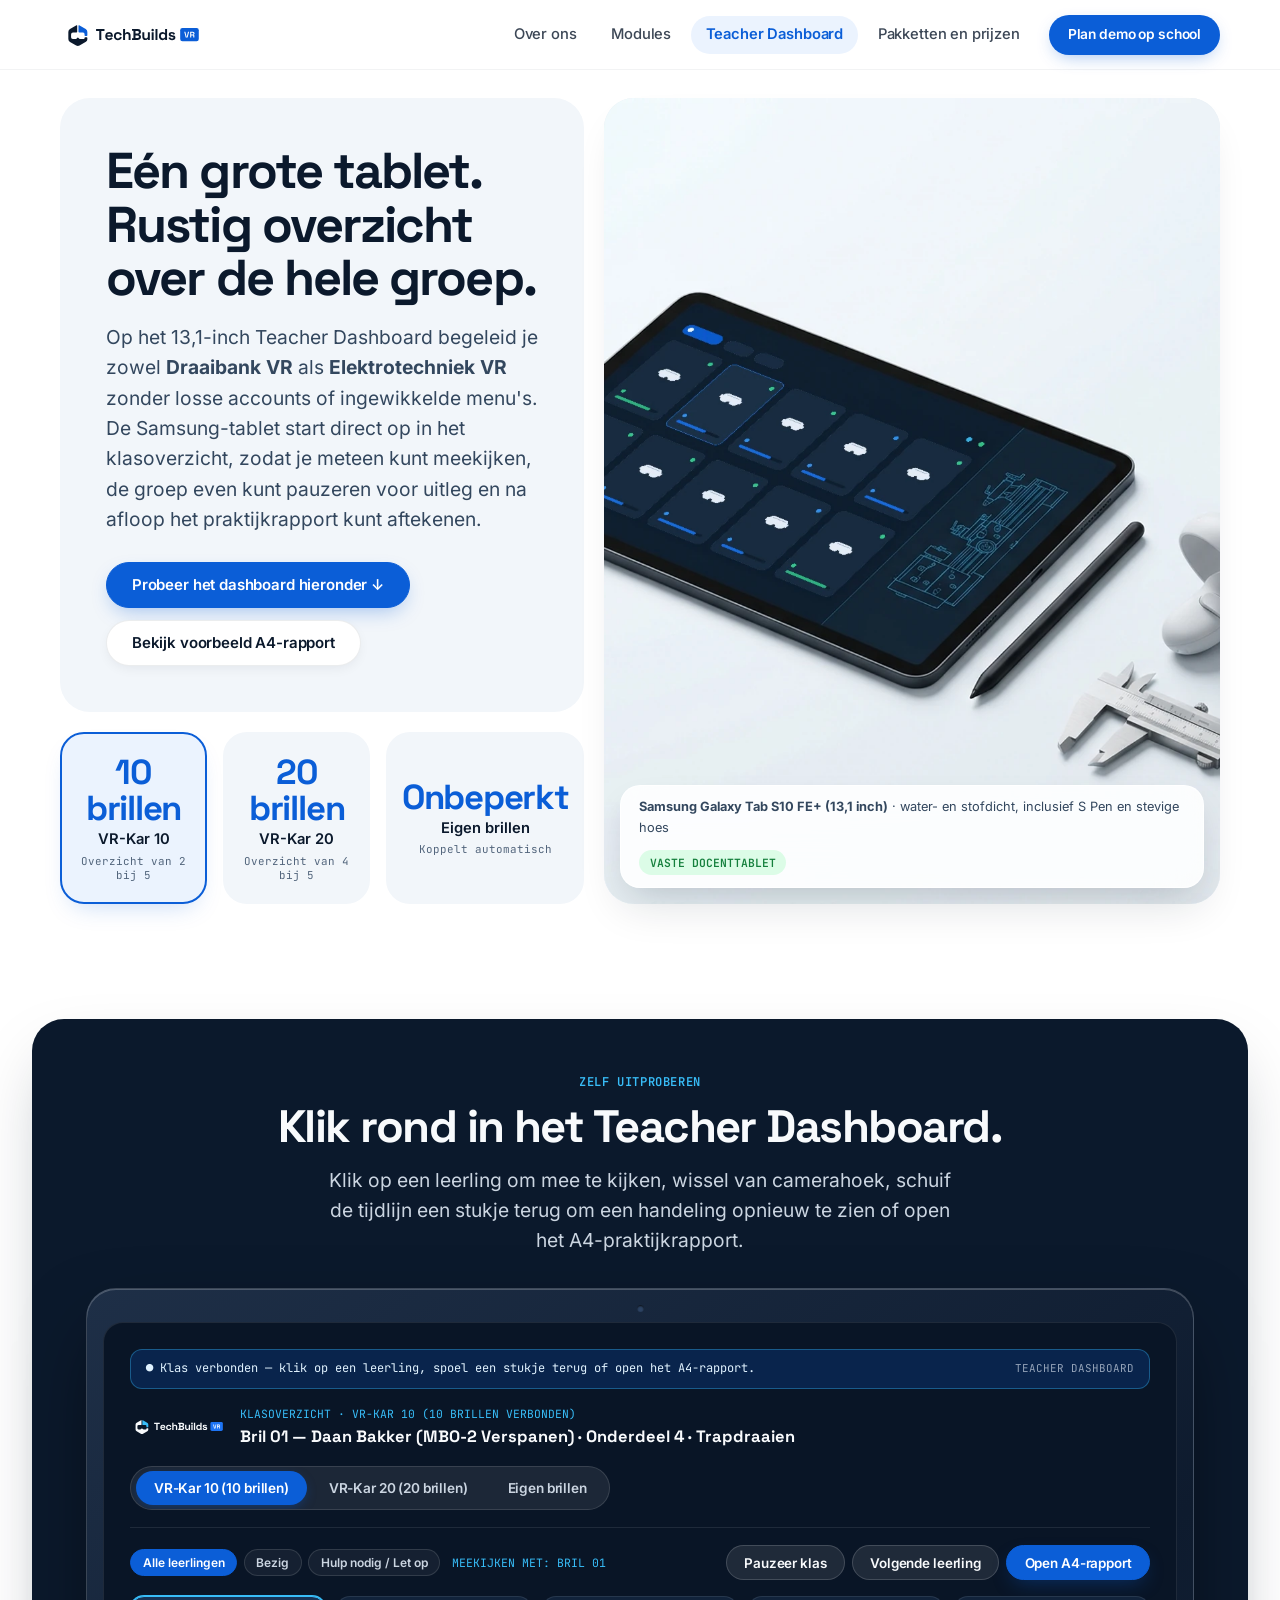
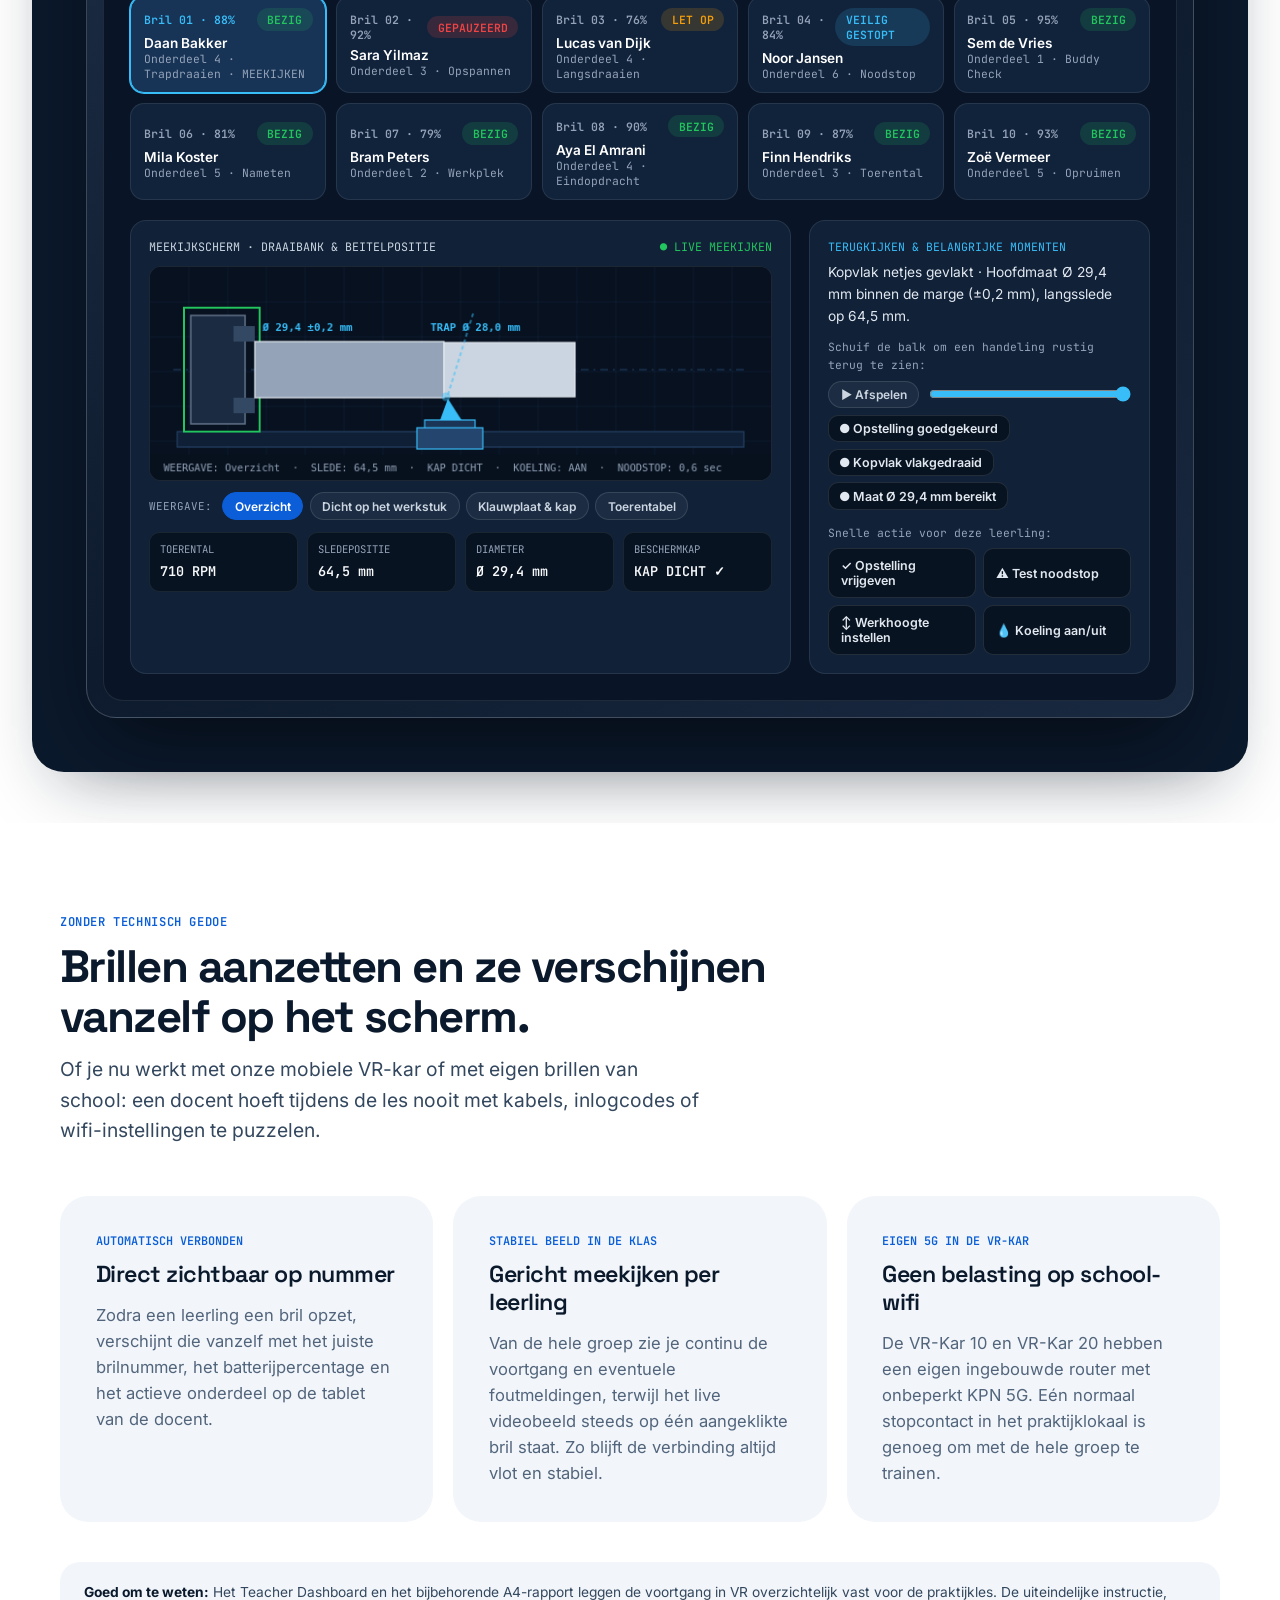
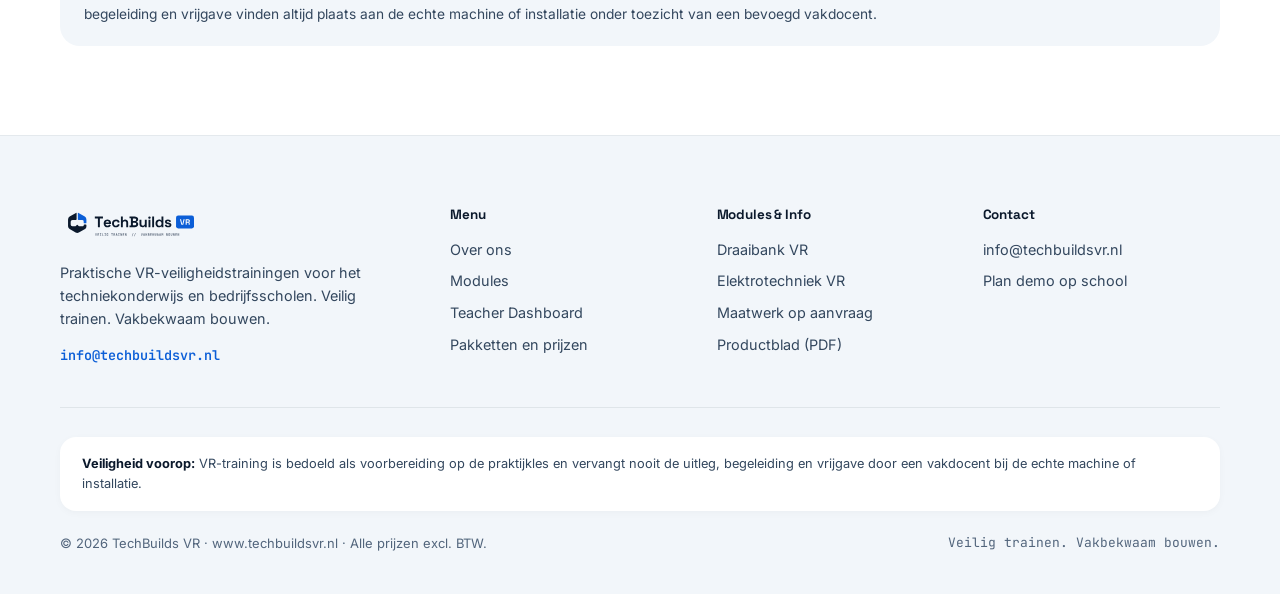
==== commit 1fbcc2ce: "Herschrijf alle websiteteksten naar natuurlijk, menselijk Nederlands zonder technisch ontwikkeljargo" ====
--- a/docentapp-tablet.html
+++ b/docentapp-tablet.html
@@ -3,10 +3,10 @@
 <head>
   <meta charset="UTF-8" />
   <meta name="viewport" content="width=device-width, initial-scale=1.0" />
-  <title>13,1-inch Regietablet &amp; Android Docenten Dashboard v2.3.0 | TechBuilds VR</title>
-  <meta name="description" content="Ervaar de 13,1-inch Samsung Galaxy Tab S10 FE+ (SM-X620) met het TechBuilds VR Android Docenten Dashboard v2.3.0: VR-Kar 10 (2×5), VR-Kar 20 (4×5), Onbeperkt eigen brillen en S Pen A4 vrijgaverapport." />
-  <meta property="og:title" content="13,1-inch Android Docenten Dashboard v2.3.0 | TechBuilds VR" />
-  <meta property="og:description" content="Live klasregie op 13,1-inch Samsung Knox tablet met 2D CAD telemetrie, 4 Hz Black-Box replay en S Pen A4 vrijgaverapport (PHYS_01..05)." />
+  <title>Teacher Dashboard — 13,1-inch Docenttablet voor de Werkplaats | TechBuilds VR</title>
+  <meta name="description" content="Probeer het TechBuilds VR Teacher Dashboard zelf uit: houd overzicht over 10, 20 of eigen VR-brillen, kijk rustig mee met één leerling, spoel leermomenten terug en print direct een A4-rapport met handtekening." />
+  <meta property="og:title" content="Teacher Dashboard op 13,1-inch Samsung Tablet | TechBuilds VR" />
+  <meta property="og:description" content="Overzicht in het praktijklokaal zonder gedoe met accounts: live meekijken, samen terugblikken en een duidelijk A4-praktijkrapport." />
   <meta property="og:image" content="assets/img/logo/OpenGraph_Social_Preview_1200x630.png" />
   <link rel="icon" type="image/svg+xml" href="assets/img/logo/favicon.svg" />
   <link rel="icon" type="image/png" sizes="32x32" href="assets/img/logo/favicon-32x32.png" />
@@ -16,7 +16,7 @@
 <body class="has-mobile-bar">
   <a href="#hoofdinhoud" class="skip-link" id="skipToMainTablet">Direct naar hoofdinhoud</a>
 
-  <!-- Luchtige Witte Sticky Frosted Header (70px · Officieel TechBuilds VR Logo) -->
+  <!-- Witte Sticky Header (70px · 4-item simpel menu) -->
   <header class="site-header no-print" id="siteHeader">
     <div class="container nav-inner">
       <a href="index.html" class="brand-logo" id="navBrandLogo" aria-label="TechBuilds VR Startpagina">
@@ -63,129 +63,129 @@
   </header>
 
   <main id="hoofdinhoud" class="no-print">
-    <!-- VISUAL 5 — Bento-Tegel Hero voor de 13,1" Samsung Knox Regietablet -->
-    <section class="hero-bento" aria-label="13,1-inch Regietablet Overzicht">
+    <!-- Hero Teacher Dashboard -->
+    <section class="hero-bento" aria-label="Teacher Dashboard Overzicht">
       <div class="container hero-bento-grid">
         <div class="hero-bento-left">
           <div class="bento-statement-tile">
-            <h1 class="h1-page">Eén 13,1-inch scherm. Volledige regie over de klas.</h1>
+            <h1 class="h1-page">Eén grote tablet. Rustig overzicht over de hele groep.</h1>
             <p class="lead">
-              De vakdocent stuurt zowel <strong>Draaibank VR (M1–M6)</strong> als <strong>Elektrotechniek VR (E1–E6 · NEN 3140)</strong> aan vanaf dezelfde water- en stofdichte Samsung Galaxy Tab S10 FE+ in Knox Kiosk-modus. Kijk live mee met één geselecteerde bril, spoel elk leermoment terug en onderteken het A4-rapport met S Pen.
+              Op het 13,1-inch Teacher Dashboard begeleid je zowel <strong>Draaibank VR</strong> als <strong>Elektrotechniek VR</strong> zonder losse accounts of ingewikkelde menu's. De Samsung-tablet start direct op in het klasoverzicht, zodat je meteen kunt meekijken, de groep even kunt pauzeren voor uitleg en na afloop het praktijkrapport kunt aftekenen.
             </p>
             <div class="btn-group">
-              <a href="#live-simulator" class="btn btn-primary" id="tabletHeroSimBtn">Test 13,1&quot; Simulator live ↓</a>
-              <button type="button" class="btn btn-white" id="tabletHeroReportBtn">Bekijk A4 Vrijgaverapport</button>
+              <a href="#live-simulator" class="btn btn-primary" id="tabletHeroSimBtn">Probeer het dashboard hieronder ↓</a>
+              <button type="button" class="btn btn-white" id="tabletHeroReportBtn">Bekijk voorbeeld A4-rapport</button>
             </div>
           </div>
 
-          <div class="hero-metrics-row" role="group" aria-label="Kies simulator-profiel">
+          <div class="hero-metrics-row" role="group" aria-label="Kies groepsgrootte in het voorbeeld">
             <button type="button" class="bento-metric-tile is-active" data-hero-profile="kar10" id="tabletTileKar10">
-              <span class="metric-num">2×5</span>
+              <span class="metric-num">10 brillen</span>
               <span class="metric-label">VR-Kar 10</span>
-              <span class="metric-sub">10× Quest 3S slots</span>
+              <span class="metric-sub">Overzicht van 2 bij 5</span>
             </button>
 
             <button type="button" class="bento-metric-tile" data-hero-profile="kar20" id="tabletTileKar20">
-              <span class="metric-num">4×5</span>
+              <span class="metric-num">20 brillen</span>
               <span class="metric-label">VR-Kar 20</span>
-              <span class="metric-sub">20× Quest 3S slots</span>
+              <span class="metric-sub">Overzicht van 4 bij 5</span>
             </button>
 
             <button type="button" class="bento-metric-tile" data-hero-profile="unlimited" id="tabletTileUnl">
-              <span class="metric-num">∞</span>
-              <span class="metric-label">Eigen Brillen</span>
-              <span class="metric-sub">UDP :47800 auto-koppel</span>
+              <span class="metric-num">Onbeperkt</span>
+              <span class="metric-label">Eigen brillen</span>
+              <span class="metric-sub">Koppelt automatisch</span>
             </button>
           </div>
         </div>
 
         <div class="hero-photo-tile hero-photo-tile--subpage">
-          <img src="assets/img/brand/pakket_regietablet_vr_set.webp" class="hero-photo-img" alt="13,1-inch Samsung Galaxy Tab S10 FE+ met 2×5 klaslokaalscherm naast S Pen, Meta Quest 3S en stalen schuifmaat" width="1200" height="896" />
+          <img src="assets/img/brand/pakket_regietablet_vr_set.webp" class="hero-photo-img" alt="13,1-inch Samsung tablet met het Teacher Dashboard naast de bijbehorende pen, een VR-bril en een schuifmaat" width="1200" height="896" />
           <div class="hero-frosted-dock">
             <div class="hero-dock-caption-row">
-              <span><strong>Samsung Galaxy Tab S10 FE+</strong> (<span class="mono">SM-X620</span>, <span class="mono">IP68</span>, S Pen &amp; Knox Single-App Kiosk)</span>
-              <span class="status-badge status-safe">DASHBOARD V2.3.0</span>
+              <span><strong>Samsung Galaxy Tab S10 FE+ (13,1 inch)</strong> · water- en stofdicht, inclusief S Pen en stevige hoes</span>
+              <span class="status-badge status-safe">VASTE DOCENTTABLET</span>
             </div>
           </div>
         </div>
       </div>
     </section>
 
-    <!-- Afgerond Deep Steel Navy (#0B192C) Pro-Tegel Podium met 13,1" Simulator -->
-    <section class="pro-podium-wrap" id="live-simulator" aria-label="Interactieve 13,1-inch Regietablet Simulator">
+    <!-- Interactief Voorbeeld van het Teacher Dashboard -->
+    <section class="pro-podium-wrap" id="live-simulator" aria-label="Interactief voorbeeld van het Teacher Dashboard">
       <div class="container-wide">
         <div class="pro-podium theme-dark">
           <div class="section-intro-center" style="margin-bottom:2rem;">
-            <span class="section-kicker">Interactieve Klaslokaal-Simulator · Android Dashboard v2.3.0</span>
-            <h2 class="h2-section">Ervaar de docentregie hieronder live.</h2>
+            <span class="section-kicker">Zelf uitproberen</span>
+            <h2 class="h2-section">Klik rond in het Teacher Dashboard.</h2>
             <p class="lead">
-              Klik op een student-tegel, wissel van spectator-camerahoek, sleep de <span class="mono">4 Hz</span> Black-Box tijdlijn om de draaibeitel (<span class="mono">carriage_x_mm</span>) te zien bewegen of open het A4-vrijgaverapport.
+              Klik op een leerling om mee te kijken, wissel van camerahoek, schuif de tijdlijn een stukje terug om een handeling opnieuw te zien of open het A4-praktijkrapport.
             </p>
           </div>
 
-          <!-- Geanodiseerd 13,1" Tablet-Frame -->
+          <!-- 13,1" Tablet-Frame -->
           <div class="tablet-chassis" id="docentCockpitSim" data-slots="10">
             <div class="tablet-camera-dot" aria-hidden="true"></div>
             <div class="tablet-screen">
-              <!-- Live Visuele Feedback-Toast in het Tabletscherm -->
+              <!-- Meldingenbalk bovenin het scherm -->
               <div class="cockpit-live-toast" id="cockpitLiveBanner" role="status" aria-live="polite">
-                <span id="cockpitActionToast">● Klaslokaal verbonden — klik op een bril, trek aan de 4 Hz tijdlijn of open het A4 Vrijgaverapport.</span>
-                <span class="mono" style="font-size:0.68rem;color:#94A3B8;white-space:nowrap;">192.168.1.10 · KNOX</span>
+                <span id="cockpitActionToast">● Klas verbonden — klik op een leerling, spoel een stukje terug of open het A4-rapport.</span>
+                <span class="mono" style="font-size:0.68rem;color:#94A3B8;white-space:nowrap;">TEACHER DASHBOARD</span>
               </div>
 
-              <!-- Bovenbalk: Officieel DarkBG Logo + Profiel Segmented Control -->
+              <!-- Bovenbalk: Logo + Groepskeuze -->
               <div class="tablet-topbar">
                 <div class="tablet-brand-row">
                   <img src="assets/img/logo/TechBuildsVR_Logo_DarkBG.svg" alt="TechBuilds VR" class="tablet-brand-logo" width="96" height="26" />
                   <div>
-                    <span id="cockpitProtocolLine" class="mono" style="font-size:0.71rem;color:#38BDF8;display:block;">ANDROID DASHBOARD V2.3.0 · VR-KAR 10 (2×5) · 192.168.1.101..110:8765</span>
-                    <strong id="cockpitSelHeader" style="font-family:var(--tb-font-display);font-size:1.03rem;">QUEST-01 — Daan Bakker (MBO-2 Verspanen)</strong>
-                  </div>
-                </div>
-
-                <div class="segmented-control segmented-control-dark" role="tablist" aria-label="Kies klasprofiel">
-                  <button type="button" class="segmented-btn is-active" role="tab" aria-selected="true" data-cockpit-profile="kar10" id="btnProfileKar10">VR-Kar 10 (2×5)</button>
-                  <button type="button" class="segmented-btn" role="tab" aria-selected="false" data-cockpit-profile="kar20" id="btnProfileKar20">VR-Kar 20 (4×5)</button>
-                  <button type="button" class="segmented-btn" role="tab" aria-selected="false" data-cockpit-profile="unlimited" id="btnProfileUnl">Eigen Brillen (Onbeperkt)</button>
+                    <span id="cockpitProtocolLine" class="mono" style="font-size:0.71rem;color:#38BDF8;display:block;">KLASOVERZICHT · VR-KAR 10 (10 BRILLEN VERBONDEN)</span>
+                    <strong id="cockpitSelHeader" style="font-family:var(--tb-font-display);font-size:1.03rem;">Bril 01 — Daan Bakker (MBO-2 Verspanen)</strong>
+                  </div>
+                </div>
+
+                <div class="segmented-control segmented-control-dark" role="tablist" aria-label="Kies groepsindeling">
+                  <button type="button" class="segmented-btn is-active" role="tab" aria-selected="true" data-cockpit-profile="kar10" id="btnProfileKar10">VR-Kar 10 (10 brillen)</button>
+                  <button type="button" class="segmented-btn" role="tab" aria-selected="false" data-cockpit-profile="kar20" id="btnProfileKar20">VR-Kar 20 (20 brillen)</button>
+                  <button type="button" class="segmented-btn" role="tab" aria-selected="false" data-cockpit-profile="unlimited" id="btnProfileUnl">Eigen brillen</button>
                 </div>
               </div>
 
               <!-- Filterbalk + Klasacties -->
               <div class="tablet-toolbar-row">
                 <div class="btn-group" style="gap:0.4rem;">
-                  <button type="button" class="cam-pill is-active" data-cockpit-filter="all" id="filterAllBtn">Alle brillen</button>
-                  <button type="button" class="cam-pill" data-cockpit-filter="active" id="filterActiveBtn">Actief</button>
-                  <button type="button" class="cam-pill" data-cockpit-filter="attention" id="filterWarnBtn">Freeze / Let op</button>
-                  <span id="cockpitStreamBadge" class="mono" style="font-size:0.72rem;color:#38BDF8;margin-left:0.35rem;">LIVE FOCUS: QUEST-01 (1 BRIL STREAM · /api/frame)</span>
+                  <button type="button" class="cam-pill is-active" data-cockpit-filter="all" id="filterAllBtn">Alle leerlingen</button>
+                  <button type="button" class="cam-pill" data-cockpit-filter="active" id="filterActiveBtn">Bezig</button>
+                  <button type="button" class="cam-pill" data-cockpit-filter="attention" id="filterWarnBtn">Hulp nodig / Let op</button>
+                  <span id="cockpitStreamBadge" class="mono" style="font-size:0.72rem;color:#38BDF8;margin-left:0.35rem;">MEEKIJKEN MET: BRIL 01</span>
                 </div>
 
                 <div class="btn-group" style="gap:0.45rem;">
-                  <button type="button" class="btn btn-dark-pill btn-sm" id="btnCockpitGroupPause">Pauzeer Klas</button>
-                  <button type="button" class="btn btn-dark-pill btn-sm" id="btnCockpitNextStudent">Volgende Leerling</button>
-                  <button type="button" class="btn btn-primary btn-sm" id="btnCockpitOpenReport">Open A4 Vrijgaverapport</button>
+                  <button type="button" class="btn btn-dark-pill btn-sm" id="btnCockpitGroupPause">Pauzeer klas</button>
+                  <button type="button" class="btn btn-dark-pill btn-sm" id="btnCockpitNextStudent">Volgende leerling</button>
+                  <button type="button" class="btn btn-primary btn-sm" id="btnCockpitOpenReport">Open A4-rapport</button>
                 </div>
               </div>
 
-              <!-- Klikbare Student-tegels (QUEST-01..20) -->
-              <div class="headset-slots-grid" id="cockpitSlotsGrid" aria-label="Verbonden Meta Quest brillen"></div>
-
-              <!-- Onderste Split: Meebewegend 2D CAD Draaibank-Canvas + Black-Box Replay -->
+              <!-- Klikbare Leerling-tegels -->
+              <div class="headset-slots-grid" id="cockpitSlotsGrid" aria-label="Verbonden VR-brillen"></div>
+
+              <!-- Onderste Split: Meekijkscherm + Terugkijken -->
               <div class="cockpit-split">
                 <div class="cockpit-box">
                   <div style="display:flex;justify-content:space-between;align-items:center;gap:0.5rem;margin-bottom:0.55rem;flex-wrap:wrap;">
-                    <span class="mono" style="font-size:0.73rem;color:#CBD5E1;">LIVE 2D CAD DRAAIBANK &amp; SLEDEPOSITIE</span>
-                    <span id="cockpitReplayReadout" class="mono" style="font-size:0.73rem;color:#22C55E;">● LIVE 4 HZ (:8765)</span>
+                    <span class="mono" style="font-size:0.73rem;color:#CBD5E1;">MEEKIJKSCHERM · DRAAIBANK &amp; BEITELPOSITIE</span>
+                    <span id="cockpitReplayReadout" class="mono" style="font-size:0.73rem;color:#22C55E;">● LIVE MEEKIJKEN</span>
                   </div>
 
                   <canvas id="cockpitBlueprintCanvas" class="blueprint-canvas" width="640" height="220"></canvas>
 
-                  <!-- Spectator Camerahoeken (SET_SPECTATOR_VIEW) -->
-                  <div class="spectator-cams" aria-label="Spectator camerahoeken">
-                    <span class="mono" style="font-size:0.68rem;color:#94A3B8;margin-right:0.25rem;">CAMERA:</span>
-                    <button type="button" class="cam-pill is-active" data-spectator-cam="OVERVIEW_3Q" id="camBtnOverview">Overzicht 3/4</button>
-                    <button type="button" class="cam-pill" data-spectator-cam="CUT_ZONE" id="camBtnCutZone">Snijzone</button>
-                    <button type="button" class="cam-pill" data-spectator-cam="CHUCK_CLOSE" id="camBtnChuck">Klauwplaat</button>
-                    <button type="button" class="cam-pill" data-spectator-cam="SPEED_CHART" id="camBtnSpeed">Snelheidstabel</button>
+                  <!-- Camerahoeken -->
+                  <div class="spectator-cams" aria-label="Kies camerahoek">
+                    <span class="mono" style="font-size:0.68rem;color:#94A3B8;margin-right:0.25rem;">WEERGAVE:</span>
+                    <button type="button" class="cam-pill is-active" data-spectator-cam="OVERVIEW_3Q" id="camBtnOverview">Overzicht</button>
+                    <button type="button" class="cam-pill" data-spectator-cam="CUT_ZONE" id="camBtnCutZone">Dicht op het werkstuk</button>
+                    <button type="button" class="cam-pill" data-spectator-cam="CHUCK_CLOSE" id="camBtnChuck">Klauwplaat &amp; kap</button>
+                    <button type="button" class="cam-pill" data-spectator-cam="SPEED_CHART" id="camBtnSpeed">Toerentabel</button>
                   </div>
 
                   <div class="telemetry-row">
@@ -194,15 +194,15 @@
                       <span class="telemetry-val" id="telRpm">710 RPM</span>
                     </div>
                     <div class="telemetry-cell">
-                      <span class="telemetry-label">CARRIAGE_X_MM</span>
+                      <span class="telemetry-label">SLEDEPOSITIE</span>
                       <span class="telemetry-val" id="telCarriage">64,5 mm</span>
                     </div>
                     <div class="telemetry-cell">
-                      <span class="telemetry-label">HOOFDMAAT</span>
+                      <span class="telemetry-label">DIAMETER</span>
                       <span class="telemetry-val" id="telDia">Ø 29,4 mm</span>
                     </div>
                     <div class="telemetry-cell">
-                      <span class="telemetry-label">KLAUWPLAATKAP</span>
+                      <span class="telemetry-label">BESCHERMKAP</span>
                       <span class="telemetry-val" id="telGate">KAP DICHT ✓</span>
                     </div>
                   </div>
@@ -210,9 +210,9 @@
 
                 <div class="cockpit-box" style="display:flex;flex-direction:column;justify-content:space-between;gap:0.9rem;">
                   <div>
-                    <span class="mono" style="font-size:0.72rem;color:#38BDF8;display:block;margin-bottom:0.35rem;">4 HZ BLACK-BOX REPLAY &amp; BLADWIJZERS</span>
+                    <span class="mono" style="font-size:0.72rem;color:#38BDF8;display:block;margin-bottom:0.35rem;">TERUGKIJKEN &amp; BELANGRIJKE MOMENTEN</span>
                     <p id="cockpitSelNote" style="margin:0 0 0.65rem 0;font-size:0.86rem;color:#E2E8F0;"></p>
-                    <label for="cockpitReplaySlider" class="mono" style="font-size:0.71rem;color:#94A3B8;display:block;">Trek aan de tijdlijn om slede &amp; beitel live terug te spoelen:</label>
+                    <label for="cockpitReplaySlider" class="mono" style="font-size:0.71rem;color:#94A3B8;display:block;">Schuif de balk om een handeling rustig terug te zien:</label>
                     <div class="replay-controls-row">
                       <button type="button" class="cam-pill" id="btnReplayPlay" style="flex-shrink:0;">▶ Afspelen</button>
                       <input type="range" id="cockpitReplaySlider" class="replay-slider" min="0" max="35" value="35" />
@@ -221,12 +221,12 @@
                   </div>
 
                   <div>
-                    <span class="mono" style="font-size:0.71rem;color:#94A3B8;display:block;margin-bottom:0.4rem;">Gerichte docentactie op geselecteerde bril:</span>
+                    <span class="mono" style="font-size:0.71rem;color:#94A3B8;display:block;margin-bottom:0.4rem;">Snelle actie voor deze leerling:</span>
                     <div class="cmd-btn-grid">
-                      <button type="button" class="cmd-btn" data-teacher-cmd="AC21" id="cmdBtnAc21">✓ AC21 Vrijgave</button>
-                      <button type="button" class="cmd-btn" data-teacher-cmd="WOBBLE" id="cmdBtnWobble">⚠ M6 Slingering</button>
-                      <button type="button" class="cmd-btn" data-teacher-cmd="CALIBRATE" id="cmdBtnCalibrate">↕ Kalibreer Hoogte</button>
-                      <button type="button" class="cmd-btn" data-teacher-cmd="COOLANT" id="cmdBtnCoolant">💧 Koelmiddel Aan/Uit</button>
+                      <button type="button" class="cmd-btn" data-teacher-cmd="AC21" id="cmdBtnAc21">✓ Opstelling vrijgeven</button>
+                      <button type="button" class="cmd-btn" data-teacher-cmd="WOBBLE" id="cmdBtnWobble">⚠ Test noodstop</button>
+                      <button type="button" class="cmd-btn" data-teacher-cmd="CALIBRATE" id="cmdBtnCalibrate">↕ Werkhoogte instellen</button>
+                      <button type="button" class="cmd-btn" data-teacher-cmd="COOLANT" id="cmdBtnCoolant">💧 Koeling aan/uit</button>
                     </div>
                   </div>
                 </div>
@@ -237,79 +237,79 @@
       </div>
     </section>
 
-    <!-- Zero-Config Netwerkarchitectuur in 3 Visual 5 Bento-Tegels -->
+    <!-- Waarom het in de praktijk altijd werkt -->
     <section class="section section-surface">
       <div class="container">
         <div class="section-intro reveal-item">
-          <span class="section-kicker">Zero-Config Netwerkarchitectuur · Protocol v2.2.0</span>
-          <h2 class="h2-section">Automatische koppeling. Stabiele bandbreedte.</h2>
+          <span class="section-kicker">Zonder technisch gedoe</span>
+          <h2 class="h2-section">Brillen aanzetten en ze verschijnen vanzelf op het scherm.</h2>
           <p class="lead">
-            Zowel op eigen Wi-Fi als in de zelfstandige 5G Zioxi VR-Kar vinden tablet en brillen elkaar binnen anderhalve seconde zonder handmatig IP-beheer door school-ICT.
+            Of je nu werkt met onze mobiele VR-kar of met eigen brillen van school: een docent hoeft tijdens de les nooit met kabels, inlogcodes of wifi-instellingen te puzzelen.
           </p>
         </div>
 
         <div class="grid-3">
           <article class="bento-tile reveal-item">
-            <span class="card-step">UDP :47800 · ZERO-CONFIG DISCOVERY</span>
-            <h3 class="h3-card">Automatische herkenning</h3>
+            <span class="card-step">AUTOMATISCH VERBONDEN</span>
+            <h3 class="h3-card">Direct zichtbaar op nummer</h3>
             <p class="muted" style="margin:0;">
-              Elke <span class="mono">1,5 s</span> zenden brillen een lichtgewicht beacon uit met slotnummer (<span class="mono">QUEST-01..20</span>), batterijstatus en actieve module. Ook onbeperkt eigen brillen koppelen direct.
+              Zodra een leerling een bril opzet, verschijnt die vanzelf met het juiste brilnummer, het batterijpercentage en het actieve onderdeel op de tablet van de docent.
             </p>
           </article>
 
           <article class="bento-tile reveal-item">
-            <span class="card-step">TCP :8765 · SLIMME STREAMFOCUS</span>
-            <h3 class="h3-card">1 bril live video tegelijk</h3>
+            <span class="card-step">STABIEL BEELD IN DE KLAS</span>
+            <h3 class="h3-card">Gericht meekijken per leerling</h3>
             <p class="muted" style="margin:0;">
-              Alle brillen sturen continu lichte <span class="mono">4 Hz</span> telemetrie, terwijl live meekijkvideo (<span class="mono">/api/frame</span> of <span class="mono">:5555</span>) uitsluitend op de 1 geselecteerde bril draait voor maximale stabiliteit.
+              Van de hele groep zie je continu de voortgang en eventuele foutmeldingen, terwijl het live videobeeld steeds op één aangeklikte bril staat. Zo blijft de verbinding altijd vlot en stabiel.
             </p>
           </article>
 
           <article class="bento-tile reveal-item">
-            <span class="card-step">NIGHTHAWK M7 PRO · KPN 5G</span>
-            <h3 class="h3-card">100% los van school-Wi-Fi</h3>
+            <span class="card-step">EIGEN 5G IN DE VR-KAR</span>
+            <h3 class="h3-card">Geen belasting op school-wifi</h3>
             <p class="muted" style="margin:0;">
-              In Turnkey VR-Kar 10 en 20 draait de tablet (<span class="mono">192.168.1.10</span>) met vaste slots (<span class="mono">.101..120</span>) op een ingebouwde Wi-Fi 7 router met KPN Onbeperkt 5G op één <span class="mono">230V</span> stekker.
+              De VR-Kar 10 en VR-Kar 20 hebben een eigen ingebouwde router met onbeperkt KPN 5G. Eén normaal stopcontact in het praktijklokaal is genoeg om met de hele groep te trainen.
             </p>
           </article>
         </div>
 
         <div class="ac24-notice" style="margin-top:2.5rem;">
-          <strong>Onderwijs- en veiligheidsverklaring (AC24):</strong> Het Docenten Dashboard en het geëxporteerde A4-rapport documenteren uitsluitend de voorbereidende VR-simulatie en vervangen nooit fysieke instructie, toezicht en vrijgave (<span class="mono">PHYS_01..05</span>) door een bevoegd vakdocent op de echte machine.
+          <strong>Goed om te weten:</strong> Het Teacher Dashboard en het bijbehorende A4-rapport leggen de voortgang in VR overzichtelijk vast voor de praktijkles. De uiteindelijke instructie, begeleiding en vrijgave vinden altijd plaats aan de echte machine of installatie onder toezicht van een bevoegd vakdocent.
         </div>
       </div>
     </section>
   </main>
 
-  <!-- Modal: A4 Praktijkvrijgaverapport met Officieel TechBuildsVR_Logo_Primary_LightBG.svg + S Pen Canvas -->
+  <!-- Modal: Voorbeeld A4 Praktijkrapport met S Pen Handtekening -->
   <div class="modal-backdrop no-print" id="a4ReportModal" role="dialog" aria-modal="true" aria-labelledby="repModalTitle">
     <div class="modal-sheet">
       <div style="display:flex;justify-content:space-between;align-items:center;gap:1rem;border-bottom:1px solid rgba(11,25,44,0.10);padding-bottom:1.1rem;margin-bottom:1.25rem;flex-wrap:wrap;">
         <div class="a4-header-brand">
           <img src="assets/img/logo/TechBuildsVR_Logo_Primary_LightBG.svg" alt="TechBuilds VR" width="134" height="36" />
           <div>
-            <span class="mono" style="font-size:0.7rem;color:var(--tb-cobalt);display:block;">A4 PRAKTIJKVRIJGAVERAPPORT · DASHBOARD V2.3.0</span>
-            <h2 id="repModalTitle" class="h3-card" style="margin:0.1rem 0 0 0;font-size:1.22rem;">WEILER Praktikant 140 — VR-Resultaat &amp; Fysieke Vrijgave</h2>
+            <span class="mono" style="font-size:0.7rem;color:var(--tb-cobalt);display:block;">VOORBEELD A4-PRAKTIJKRAPPORT</span>
+            <h2 id="repModalTitle" class="h3-card" style="margin:0.1rem 0 0 0;font-size:1.22rem;">Draaibank VR — Overzicht &amp; Vrijgave voor de Praktijk</h2>
           </div>
         </div>
         <div class="btn-group">
-          <button type="button" class="btn btn-primary btn-sm" id="btnPrintA4Report">Print A4 / PDF</button>
+          <button type="button" class="btn btn-primary btn-sm" id="btnPrintA4Report">Print A4 / Opslaan als PDF</button>
           <button type="button" class="btn btn-secondary btn-sm" id="btnCloseReportModal">Sluiten</button>
         </div>
       </div>
 
       <div class="grid-3" style="margin-bottom:1.15rem;gap:0.75rem;">
         <div style="padding:0.75rem 0.9rem;background:var(--tb-blueprint-paper);border-radius:14px;">
-          <span class="mono muted" style="font-size:0.68rem;display:block;">LEERLING &amp; HEADSET</span>
-          <strong id="repModalStudent">Daan Bakker (QUEST-01)</strong>
+          <span class="mono muted" style="font-size:0.68rem;display:block;">LEERLING &amp; BRIL</span>
+          <strong id="repModalStudent">Daan Bakker (Bril 01)</strong>
         </div>
         <div style="padding:0.75rem 0.9rem;background:var(--tb-blueprint-paper);border-radius:14px;">
           <span class="mono muted" style="font-size:0.68rem;display:block;">KLAS / GROEP</span>
           <strong id="repModalKlas">MBO-2 Verspanen</strong>
         </div>
         <div style="padding:0.75rem 0.9rem;background:var(--tb-blueprint-paper);border-radius:14px;">
-          <span class="mono muted" style="font-size:0.68rem;display:block;">M6 NOODSTOP REACTIETIJD</span>
-          <strong id="repModalReaction" class="mono">640 ms (Module M6)</strong>
+          <span class="mono muted" style="font-size:0.68rem;display:block;">REACTIE BIJ NOODSTOP</span>
+          <strong id="repModalReaction" class="mono">Direct ingedrukt (0,6 sec)</strong>
         </div>
       </div>
 
@@ -317,44 +317,44 @@
         <table class="tech-table" style="font-size:0.85rem;">
           <thead>
             <tr>
-              <th>Module</th>
+              <th>Stap</th>
               <th>Onderdeel</th>
-              <th>Status</th>
-              <th>Geregistreerde meting</th>
+              <th>Resultaat</th>
+              <th>Toelichting</th>
             </tr>
           </thead>
           <tbody>
-            <tr><td class="mono">M1</td><td>3D Buddy Check &amp; Eigen PBM</td><td><span class="status-badge status-safe">Behaald</span></td><td>Medestudent gekeurd, eigen bril op, handschoenen uit</td></tr>
-            <tr><td class="mono">M2</td><td>Machine- &amp; Werkplekcontrole</td><td><span class="status-badge status-safe">Behaald</span></td><td>4/4 prestartpunten herkend</td></tr>
-            <tr><td class="mono">M3</td><td>Opspannen &amp; Klauwplaatsleutel</td><td><span class="status-badge status-safe">Behaald</span></td><td>Rondloop 0,02 mm · sleutel verwijderd</td></tr>
-            <tr><td class="mono">M4</td><td>Vlak- &amp; Trapdraaien op tekening</td><td><span class="status-badge status-safe">Behaald</span></td><td>Ø 29,4 mm (±0,2) &amp; Trap Ø 28,0 mm</td></tr>
-            <tr><td class="mono">M5</td><td>Stoppen (0 RPM) &amp; 3D-Schuifmaat</td><td><span class="status-badge status-safe">Behaald</span></td><td>Nameting bij 0 RPM · spanenhaak gebruikt</td></tr>
-            <tr><td class="mono">M6</td><td>Storingen &amp; Noodstop</td><td><span class="status-badge status-safe">Behaald</span></td><td>Tijdige stop · geen automatische herstart</td></tr>
+            <tr><td class="mono">1</td><td>Buddy Check &amp; beschermingsmiddelen</td><td><span class="status-badge status-safe">Behaald</span></td><td>Klasgenoot gecontroleerd, eigen bril op, handschoenen uit</td></tr>
+            <tr><td class="mono">2</td><td>Controle van machine &amp; werkplek</td><td><span class="status-badge status-safe">Behaald</span></td><td>Alle 4 de aandachtspunten vooraf gezien</td></tr>
+            <tr><td class="mono">3</td><td>Opspannen &amp; klauwplaatsleutel</td><td><span class="status-badge status-safe">Behaald</span></td><td>Netjes ingespannen en sleutel direct uitgenomen</td></tr>
+            <tr><td class="mono">4</td><td>Vlak- &amp; trapdraaien op tekening</td><td><span class="status-badge status-safe">Behaald</span></td><td>Ø 29,4 mm (binnen ±0,2 mm) en trap Ø 28,0 mm</td></tr>
+            <tr><td class="mono">5</td><td>Stoppen &amp; nameten met schuifmaat</td><td><span class="status-badge status-safe">Behaald</span></td><td>Volledige stilstand afgewacht en spanenhaak gebruikt</td></tr>
+            <tr><td class="mono">6</td><td>Storing herkennen &amp; noodstop</td><td><span class="status-badge status-safe">Behaald</span></td><td>Direct op de noodstop gedrukt bij slingering</td></tr>
           </tbody>
         </table>
       </div>
 
-      <!-- 5-Punts Fysieke Vrijgave-Checklist (PHYS_01..05) -->
+      <!-- 5-Punts Praktijkvrijgave op de echte machine -->
       <div style="padding:1rem 1.1rem;background:var(--tb-blueprint-paper);border-radius:16px;margin-bottom:1rem;">
         <div style="display:flex;justify-content:space-between;align-items:center;gap:0.5rem;flex-wrap:wrap;">
-          <span class="mono" style="font-size:0.73rem;font-weight:600;color:var(--tb-cobalt);">VERPLICHTE 5-PUNTS FYSIEKE VRIJGAVE OP DE ECHTE DRAAIBANK (PHYS_01..05)</span>
+          <span class="mono" style="font-size:0.73rem;font-weight:600;color:var(--tb-cobalt);">SAMEN CONTROLEREN BIJ DE ECHTE MACHINE (DOOR DE VAKDOCENT)</span>
           <span class="status-badge status-safe" id="physCheckedCounter">5/5 afgevinkt ✓</span>
         </div>
         <div class="phys-checklist-grid">
-          <label class="phys-check-label"><input type="checkbox" name="physCheck" value="PHYS_01 PBM & kleding" checked id="chkPhys01" /> <span><strong class="mono">PHYS_01</strong> Fysieke PBM, haar &amp; geen handschoenen</span></label>
-          <label class="phys-check-label"><input type="checkbox" name="physCheck" value="PHYS_02 Noodstop & kap" checked id="chkPhys02" /> <span><strong class="mono">PHYS_02</strong> Fysieke noodstop, voetrem &amp; kap getest</span></label>
-          <label class="phys-check-label"><input type="checkbox" name="physCheck" value="PHYS_03 Sleuteldiscipline" checked id="chkPhys03" /> <span><strong class="mono">PHYS_03</strong> Klauwplaatsleutel direct uitgenomen</span></label>
-          <label class="phys-check-label"><input type="checkbox" name="physCheck" value="PHYS_04 Toerental & voeding" checked id="chkPhys04" /> <span><strong class="mono">PHYS_04</strong> Toerentabel &amp; vrijloop sleden gecontroleerd</span></label>
-          <label class="phys-check-label" style="grid-column:1/-1;"><input type="checkbox" name="physCheck" value="PHYS_05 Vrijgave vakdocent" checked id="chkPhys05" /> <span><strong class="mono">PHYS_05</strong> Mondelinge instructie &amp; fysieke machinevrijgave door bevoegd vakdocent</span></label>
-        </div>
-      </div>
-
-      <!-- Werkend S Pen Handtekening-Canvas -->
+          <label class="phys-check-label"><input type="checkbox" name="physCheck" value="Punt 1: PBM, haar & kleding" checked id="chkPhys01" /> <span><strong>Punt 1:</strong> Veiligheidsbril op, haar vast en géén handschoenen</span></label>
+          <label class="phys-check-label"><input type="checkbox" name="physCheck" value="Punt 2: Noodstop & beschermkap" checked id="chkPhys02" /> <span><strong>Punt 2:</strong> Noodstop, voetrem en beschermkap op de bank aangewezen</span></label>
+          <label class="phys-check-label"><input type="checkbox" name="physCheck" value="Punt 3: Klauwplaatsleutel direct eruit" checked id="chkPhys03" /> <span><strong>Punt 3:</strong> Klauwplaatsleutel na het inspannen meteen teruggeplaatst</span></label>
+          <label class="phys-check-label"><input type="checkbox" name="physCheck" value="Punt 4: Toerental & vrije sleden" checked id="chkPhys04" /> <span><strong>Punt 4:</strong> Juiste toerental gekozen en vrije loop van de sleden gecontroleerd</span></label>
+          <label class="phys-check-label" style="grid-column:1/-1;"><input type="checkbox" name="physCheck" value="Punt 5: Vrijgave door vakdocent" checked id="chkPhys05" /> <span><strong>Punt 5:</strong> Mondelinge toelichting gegeven en vrijgegeven door de vakdocent</span></label>
+        </div>
+      </div>
+
+      <!-- Handtekeningveld met S Pen -->
       <div class="spen-canvas-wrap" style="margin-bottom:1rem;">
         <div style="display:flex;justify-content:space-between;align-items:center;gap:0.75rem;margin-bottom:0.5rem;flex-wrap:wrap;">
-          <span class="mono" style="font-size:0.73rem;font-weight:600;color:var(--tb-deep-navy);" id="spenSignatureStatus">S Pen handtekening geregistreerd ✓</span>
+          <span class="mono" style="font-size:0.73rem;font-weight:600;color:var(--tb-deep-navy);" id="spenSignatureStatus">Handtekening vakdocent geplaatst ✓</span>
           <div class="btn-group" style="gap:0.4rem;">
-            <button type="button" class="btn btn-white btn-sm" id="btnDemoSignature" style="padding:0.3rem 0.75rem;font-size:0.76rem;">Voorbeeld S Pen</button>
+            <button type="button" class="btn btn-white btn-sm" id="btnDemoSignature" style="padding:0.3rem 0.75rem;font-size:0.76rem;">Voorbeeldhandtekening</button>
             <button type="button" class="btn btn-outline btn-sm" id="btnClearSignature" style="padding:0.3rem 0.75rem;font-size:0.76rem;">Wissen</button>
           </div>
         </div>
@@ -362,56 +362,56 @@
       </div>
 
       <div class="ac24-notice" style="font-size:0.8rem;padding:0.9rem 1.1rem;">
-        <strong>AC24 Verklaring:</strong> Dit rapport bevestigt uitsluitend de voorbereidende VR-doorloop en vormt geen zelfstandige machinevrijgave zonder fysieke aftekening (<span class="mono">PHYS_01..05</span>) door de bevoegde vakdocent.
+        <strong>Let op:</strong> Dit overzicht laat zien welke onderdelen in VR zijn geoefend en is pas geldig als praktijkvrijgave nadat de vakdocent de vijf punten hierboven bij de echte machine heeft gecontroleerd en ondertekend.
       </div>
     </div>
   </div>
 
-  <!-- A4 Printweergave met Officieel TechBuildsVR_Logo_Primary_LightBG.svg -->
+  <!-- Printweergave A4 -->
   <div class="print-report-only" id="printReportSheet" style="padding:28px;font-size:12px;line-height:1.55;">
     <div style="display:flex;align-items:center;justify-content:space-between;border-bottom:2px solid #0B5ED7;padding-bottom:14px;margin-bottom:16px;">
       <img src="assets/img/logo/TechBuildsVR_Logo_Primary_LightBG.svg" alt="TechBuilds VR" width="160" height="43" style="height:40px;width:auto;" />
       <div style="text-align:right;font-family:monospace;font-size:11px;color:#52657C;">
-        A4 PRAKTIJKVRIJGAVERAPPORT · PHYS_01..05<br />
+        PRAKTIJKRAPPORT &amp; VRIJGAVE<br />
         www.techbuildsvr.nl · info@techbuildsvr.nl
       </div>
     </div>
-    <h2 style="font-size:18px;margin:0 0 6px 0;">WEILER Praktikant 140 — VR-Resultaat &amp; Fysieke Machinevrijgave</h2>
-    <p style="margin:0 0 10px 0;"><strong>Student:</strong> <span id="printRepStudent">Daan Bakker (QUEST-01 · MBO-2 Verspanen)</span> · <strong>Systeem:</strong> Quest APK v2.2.0 / Android Dashboard v2.3.0</p>
-    <p id="printPhysSummary" style="margin:0 0 14px 0;font-family:monospace;padding:8px 10px;background:#F2F6FA;border-radius:6px;">Afgetekende fysieke vrijgavepunten: PHYS_01 t/m PHYS_05</p>
-    <p style="margin:0 0 18px 0;"><strong>Onderwijs- en veiligheidsverklaring (AC24):</strong> VR-trainingsdoorloop vormt geen bewijs van vakbekwaamheid en vervangt nooit fysieke instructie, controle en vrijgave op de echte machine door een bevoegd vakdocent.</p>
+    <h2 style="font-size:18px;margin:0 0 6px 0;">Draaibank VR — Overzicht &amp; Praktijkvrijgave</h2>
+    <p style="margin:0 0 10px 0;"><strong>Leerling:</strong> <span id="printRepStudent">Daan Bakker (Bril 01 · MBO-2 Verspanen)</span></p>
+    <p id="printPhysSummary" style="margin:0 0 14px 0;font-family:monospace;padding:8px 10px;background:#F2F6FA;border-radius:6px;">Afgetekende praktijkpunten: Punt 1 t/m Punt 5</p>
+    <p style="margin:0 0 18px 0;"><strong>Toelichting:</strong> Het behalen van de VR-onderdelen vormt een voorbereiding op de praktijkles en vervangt nooit de persoonlijke instructie, controle en vrijgave aan de echte machine door een bevoegd vakdocent.</p>
     <div style="margin-top:20px;">
-      <strong>S Pen Handtekening Vakdocent:</strong>
-      <img id="printSignaturePreview" alt="S Pen handtekening vakdocent" style="max-width:340px;height:auto;border-bottom:1px solid #0B192C;margin-top:8px;display:none;" />
+      <strong>Handtekening vakdocent:</strong>
+      <img id="printSignaturePreview" alt="Handtekening vakdocent" style="max-width:340px;height:auto;border-bottom:1px solid #0B192C;margin-top:8px;display:none;" />
     </div>
   </div>
 
-  <!-- Lichte Blueprint Paper Footer (#F2F6FA) met Officieel TechBuilds VR Tagline-Logo -->
   <footer class="site-footer no-print">
     <div class="container">
       <div class="footer-grid">
         <div>
           <img src="assets/img/logo/TechBuildsVR_Logo_With_Tagline.svg" alt="TechBuilds VR — Veilig trainen. Vakbekwaam bouwen." class="footer-logo" width="140" height="42" />
           <p style="margin:0 0 0.65rem 0;font-size:0.9rem;color:var(--tb-text-secondary);max-width:40ch;">
-            Praktijkgerichte VR-veiligheids- en opstarttrainingen voor het technisch onderwijs en de maakindustrie. Veilig trainen. Vakbekwaam bouwen.
+            Praktische VR-veiligheidstrainingen voor het techniekonderwijs en bedrijfsscholen. Veilig trainen. Vakbekwaam bouwen.
           </p>
           <a href="mailto:info@techbuildsvr.nl" class="mono" style="font-size:0.84rem;font-weight:600;color:var(--tb-cobalt);">info@techbuildsvr.nl</a>
         </div>
         <div>
-          <h3 class="footer-heading">Product</h3>
+          <h3 class="footer-heading">Menu</h3>
           <ul class="footer-links">
-            <li><a href="training-draaibank.html">Draaibank VR (M1–M6)</a></li>
-            <li><a href="training-elektrotechniek.html">Elektrotechniek VR (E1–E6)</a></li>
-            <li><a href="docentapp-tablet.html">13,1&quot; Docenttablet (v2.3.0)</a></li>
-            <li><a href="maatwerk.html">Maatwerk Simulaties</a></li>
-            <li><a href="prijzen-contact.html">Pakketten &amp; TCO</a></li>
+            <li><a href="index.html">Over ons</a></li>
+            <li><a href="modules.html">Modules</a></li>
+            <li><a href="docentapp-tablet.html">Teacher Dashboard</a></li>
+            <li><a href="prijzen-contact.html">Pakketten en prijzen</a></li>
           </ul>
         </div>
         <div>
-          <h3 class="footer-heading">Documentatie</h3>
+          <h3 class="footer-heading">Modules &amp; Info</h3>
           <ul class="footer-links">
+            <li><a href="training-draaibank.html">Draaibank VR</a></li>
+            <li><a href="training-elektrotechniek.html">Elektrotechniek VR</a></li>
+            <li><a href="maatwerk.html">Maatwerk op aanvraag</a></li>
             <li><a href="assets/docs/Productblad_TechBuilds_VR_v1.1.pdf" target="_blank" rel="noopener">Productblad (PDF)</a></li>
-            <li><a href="assets/docs/Merkhandboek_TechBuilds_VR_v1.1.pdf" target="_blank" rel="noopener">Merkhandboek (PDF)</a></li>
           </ul>
         </div>
         <div>
@@ -423,7 +423,7 @@
         </div>
       </div>
       <div class="footer-ac24">
-        <strong>AC24 Veiligheidsclausule:</strong> VR-training fungeert uitsluitend als voorbereidend leermiddel en vervangt nooit fysieke instructie, toezicht en vrijgave door een bevoegd vakdocent op de echte machine.
+        <strong>Veiligheid voorop:</strong> VR-training is bedoeld als voorbereiding op de praktijkles en vervangt nooit de uitleg, begeleiding en vrijgave door een vakdocent bij de echte machine of installatie.
       </div>
       <div class="footer-bottom">
         <span>© 2026 TechBuilds VR · www.techbuildsvr.nl · Alle prijzen excl. BTW.</span>
@@ -434,8 +434,8 @@
 
   <div class="mobile-sticky-bar no-print" id="mobileStickyBar">
     <div class="mobile-sticky-copy">
-      13,1&quot; Regietablet
-      <span>Samsung Knox · Dashboard v2.3.0</span>
+      Teacher Dashboard
+      <span>13,1-inch Samsung docenttablet</span>
     </div>
     <a href="prijzen-contact.html?onderwerp=demo#aanvraag" class="btn btn-primary btn-sm" id="mobileStickyDemoBtn">Plan demo</a>
   </div>
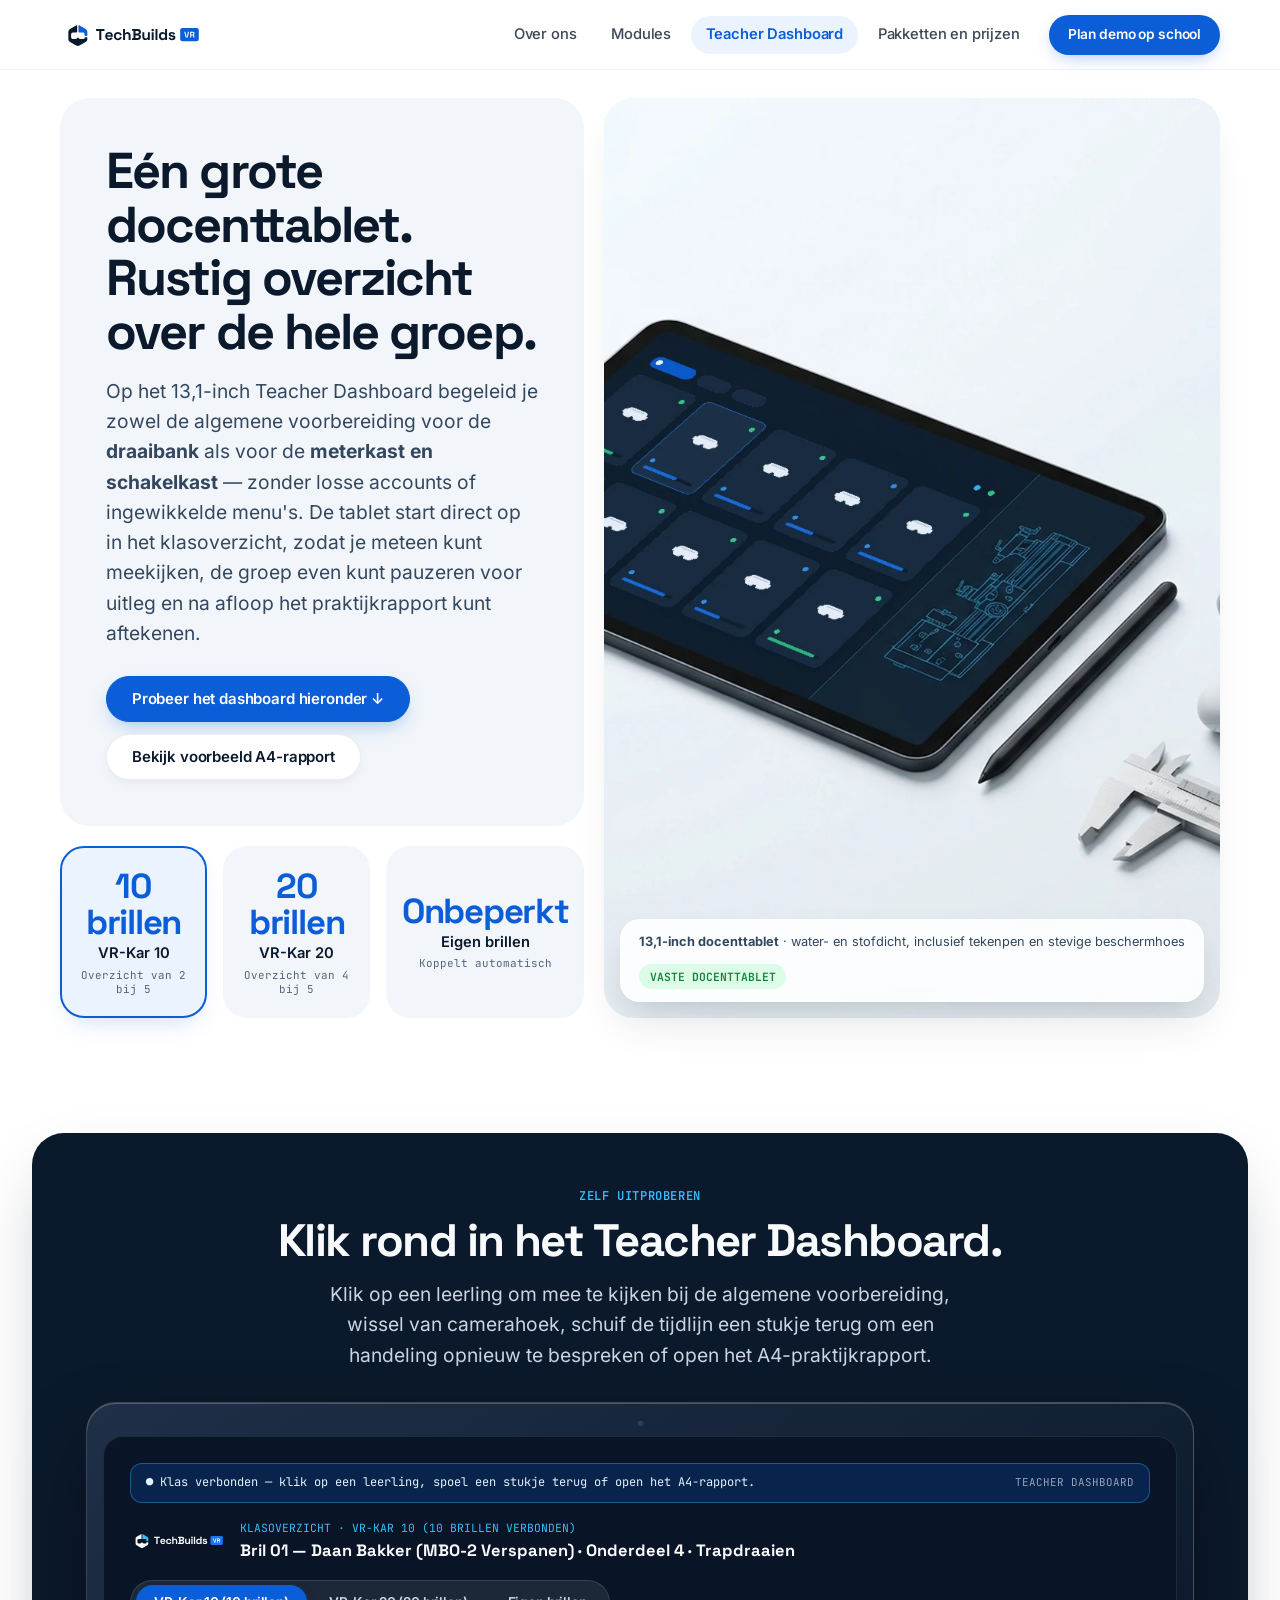
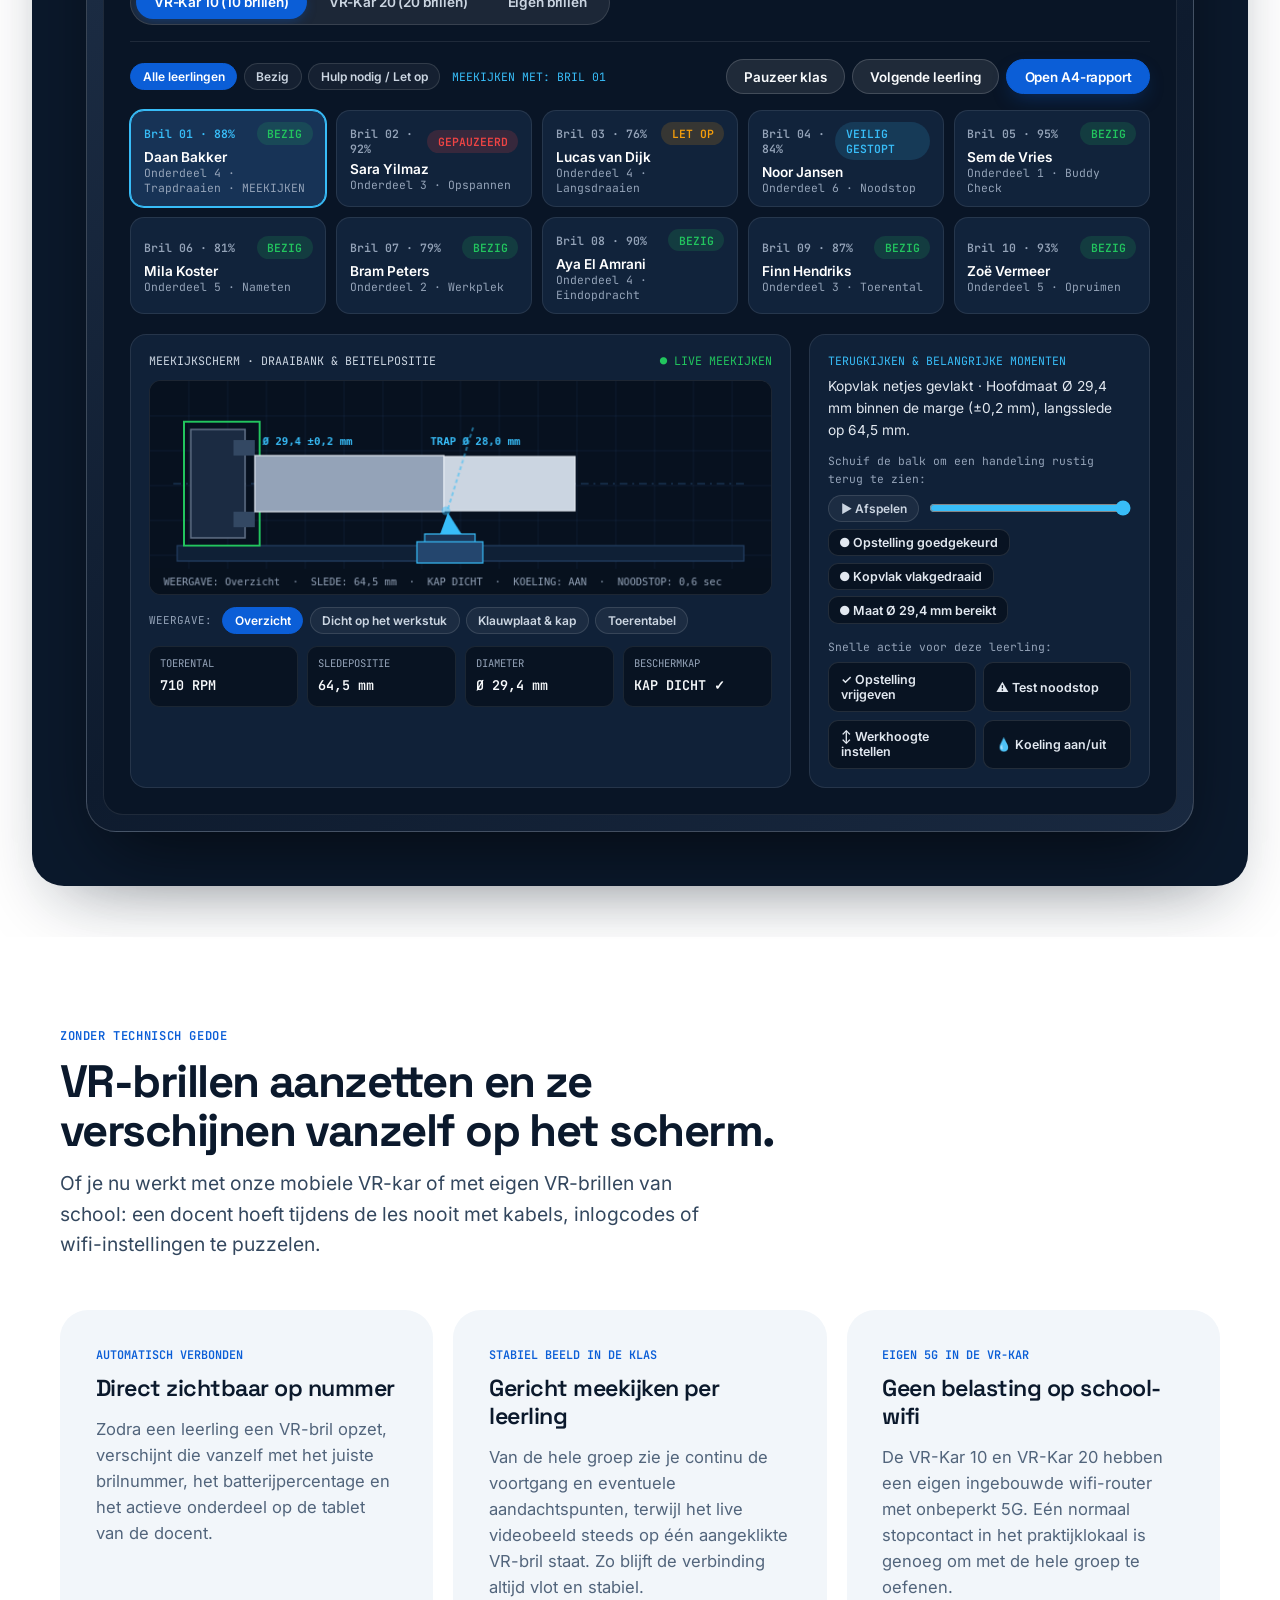
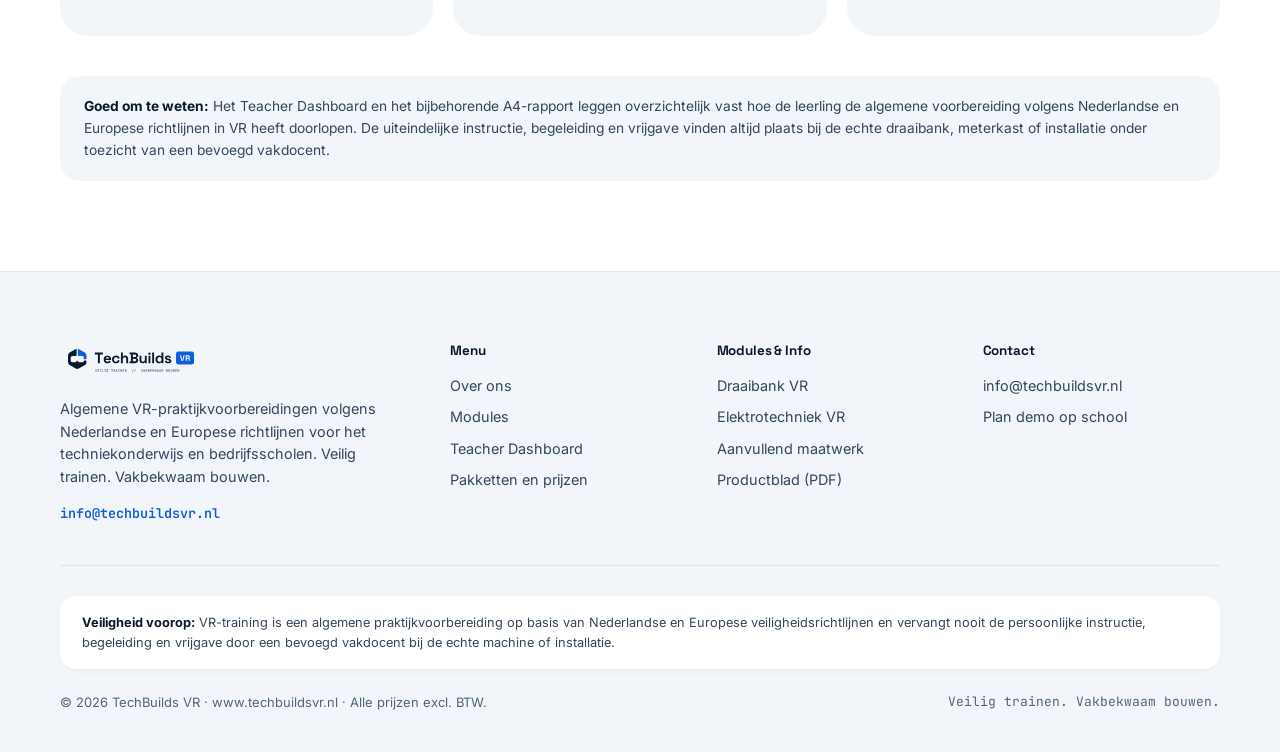
==== commit fc18633e: "Website v2.3: algemene praktijkvoorbereidingen (NL & EU-richtlijnen), merkneutraal zonder merknamen " ====
--- a/docentapp-tablet.html
+++ b/docentapp-tablet.html
@@ -3,10 +3,10 @@
 <head>
   <meta charset="UTF-8" />
   <meta name="viewport" content="width=device-width, initial-scale=1.0" />
-  <title>Teacher Dashboard — 13,1-inch Docenttablet voor de Werkplaats | TechBuilds VR</title>
-  <meta name="description" content="Probeer het TechBuilds VR Teacher Dashboard zelf uit: houd overzicht over 10, 20 of eigen VR-brillen, kijk rustig mee met één leerling, spoel leermomenten terug en print direct een A4-rapport met handtekening." />
-  <meta property="og:title" content="Teacher Dashboard op 13,1-inch Samsung Tablet | TechBuilds VR" />
-  <meta property="og:description" content="Overzicht in het praktijklokaal zonder gedoe met accounts: live meekijken, samen terugblikken en een duidelijk A4-praktijkrapport." />
+  <title>Teacher Dashboard — 13,1-inch Docenttablet voor het Praktijklokaal | TechBuilds VR</title>
+  <meta name="description" content="Probeer het TechBuilds VR Teacher Dashboard zelf uit: begeleid de algemene praktijkvoorbereiding op 10, 20 of eigen VR-brillen, kijk rustig mee met één leerling, spoel leermomenten terug en print direct een A4-praktijkrapport." />
+  <meta property="og:title" content="Teacher Dashboard op 13,1-inch Docenttablet | TechBuilds VR" />
+  <meta property="og:description" content="Overzicht in het praktijklokaal zonder gedoe met accounts: live meekijken bij de voorbereiding op draaibank en meterkast, samen terugblikken en een duidelijk A4-praktijkrapport." />
   <meta property="og:image" content="assets/img/logo/OpenGraph_Social_Preview_1200x630.png" />
   <link rel="icon" type="image/svg+xml" href="assets/img/logo/favicon.svg" />
   <link rel="icon" type="image/png" sizes="32x32" href="assets/img/logo/favicon-32x32.png" />
@@ -68,9 +68,9 @@
       <div class="container hero-bento-grid">
         <div class="hero-bento-left">
           <div class="bento-statement-tile">
-            <h1 class="h1-page">Eén grote tablet. Rustig overzicht over de hele groep.</h1>
+            <h1 class="h1-page">Eén grote docenttablet. Rustig overzicht over de hele groep.</h1>
             <p class="lead">
-              Op het 13,1-inch Teacher Dashboard begeleid je zowel <strong>Draaibank VR</strong> als <strong>Elektrotechniek VR</strong> zonder losse accounts of ingewikkelde menu's. De Samsung-tablet start direct op in het klasoverzicht, zodat je meteen kunt meekijken, de groep even kunt pauzeren voor uitleg en na afloop het praktijkrapport kunt aftekenen.
+              Op het 13,1-inch Teacher Dashboard begeleid je zowel de algemene voorbereiding voor de <strong>draaibank</strong> als voor de <strong>meterkast en schakelkast</strong> — zonder losse accounts of ingewikkelde menu's. De tablet start direct op in het klasoverzicht, zodat je meteen kunt meekijken, de groep even kunt pauzeren voor uitleg en na afloop het praktijkrapport kunt aftekenen.
             </p>
             <div class="btn-group">
               <a href="#live-simulator" class="btn btn-primary" id="tabletHeroSimBtn">Probeer het dashboard hieronder ↓</a>
@@ -100,10 +100,10 @@
         </div>
 
         <div class="hero-photo-tile hero-photo-tile--subpage">
-          <img src="assets/img/brand/pakket_regietablet_vr_set.webp" class="hero-photo-img" alt="13,1-inch Samsung tablet met het Teacher Dashboard naast de bijbehorende pen, een VR-bril en een schuifmaat" width="1200" height="896" />
+          <img src="assets/img/brand/pakket_regietablet_vr_set.webp" class="hero-photo-img" alt="13,1-inch docenttablet met het Teacher Dashboard naast de bijbehorende tekenpen, een VR-bril en een schuifmaat" width="1200" height="896" />
           <div class="hero-frosted-dock">
             <div class="hero-dock-caption-row">
-              <span><strong>Samsung Galaxy Tab S10 FE+ (13,1 inch)</strong> · water- en stofdicht, inclusief S Pen en stevige hoes</span>
+              <span><strong>13,1-inch docenttablet</strong> · water- en stofdicht, inclusief tekenpen en stevige beschermhoes</span>
               <span class="status-badge status-safe">VASTE DOCENTTABLET</span>
             </div>
           </div>
@@ -119,7 +119,7 @@
             <span class="section-kicker">Zelf uitproberen</span>
             <h2 class="h2-section">Klik rond in het Teacher Dashboard.</h2>
             <p class="lead">
-              Klik op een leerling om mee te kijken, wissel van camerahoek, schuif de tijdlijn een stukje terug om een handeling opnieuw te zien of open het A4-praktijkrapport.
+              Klik op een leerling om mee te kijken bij de algemene voorbereiding, wissel van camerahoek, schuif de tijdlijn een stukje terug om een handeling opnieuw te bespreken of open het A4-praktijkrapport.
             </p>
           </div>
 
@@ -242,9 +242,9 @@
       <div class="container">
         <div class="section-intro reveal-item">
           <span class="section-kicker">Zonder technisch gedoe</span>
-          <h2 class="h2-section">Brillen aanzetten en ze verschijnen vanzelf op het scherm.</h2>
+          <h2 class="h2-section">VR-brillen aanzetten en ze verschijnen vanzelf op het scherm.</h2>
           <p class="lead">
-            Of je nu werkt met onze mobiele VR-kar of met eigen brillen van school: een docent hoeft tijdens de les nooit met kabels, inlogcodes of wifi-instellingen te puzzelen.
+            Of je nu werkt met onze mobiele VR-kar of met eigen VR-brillen van school: een docent hoeft tijdens de les nooit met kabels, inlogcodes of wifi-instellingen te puzzelen.
           </p>
         </div>
 
@@ -253,7 +253,7 @@
             <span class="card-step">AUTOMATISCH VERBONDEN</span>
             <h3 class="h3-card">Direct zichtbaar op nummer</h3>
             <p class="muted" style="margin:0;">
-              Zodra een leerling een bril opzet, verschijnt die vanzelf met het juiste brilnummer, het batterijpercentage en het actieve onderdeel op de tablet van de docent.
+              Zodra een leerling een VR-bril opzet, verschijnt die vanzelf met het juiste brilnummer, het batterijpercentage en het actieve onderdeel op de tablet van de docent.
             </p>
           </article>
 
@@ -261,7 +261,7 @@
             <span class="card-step">STABIEL BEELD IN DE KLAS</span>
             <h3 class="h3-card">Gericht meekijken per leerling</h3>
             <p class="muted" style="margin:0;">
-              Van de hele groep zie je continu de voortgang en eventuele foutmeldingen, terwijl het live videobeeld steeds op één aangeklikte bril staat. Zo blijft de verbinding altijd vlot en stabiel.
+              Van de hele groep zie je continu de voortgang en eventuele aandachtspunten, terwijl het live videobeeld steeds op één aangeklikte VR-bril staat. Zo blijft de verbinding altijd vlot en stabiel.
             </p>
           </article>
 
@@ -269,19 +269,19 @@
             <span class="card-step">EIGEN 5G IN DE VR-KAR</span>
             <h3 class="h3-card">Geen belasting op school-wifi</h3>
             <p class="muted" style="margin:0;">
-              De VR-Kar 10 en VR-Kar 20 hebben een eigen ingebouwde router met onbeperkt KPN 5G. Eén normaal stopcontact in het praktijklokaal is genoeg om met de hele groep te trainen.
+              De VR-Kar 10 en VR-Kar 20 hebben een eigen ingebouwde wifi-router met onbeperkt 5G. Eén normaal stopcontact in het praktijklokaal is genoeg om met de hele groep te oefenen.
             </p>
           </article>
         </div>
 
         <div class="ac24-notice" style="margin-top:2.5rem;">
-          <strong>Goed om te weten:</strong> Het Teacher Dashboard en het bijbehorende A4-rapport leggen de voortgang in VR overzichtelijk vast voor de praktijkles. De uiteindelijke instructie, begeleiding en vrijgave vinden altijd plaats aan de echte machine of installatie onder toezicht van een bevoegd vakdocent.
+          <strong>Goed om te weten:</strong> Het Teacher Dashboard en het bijbehorende A4-rapport leggen overzichtelijk vast hoe de leerling de algemene voorbereiding volgens Nederlandse en Europese richtlijnen in VR heeft doorlopen. De uiteindelijke instructie, begeleiding en vrijgave vinden altijd plaats bij de echte draaibank, meterkast of installatie onder toezicht van een bevoegd vakdocent.
         </div>
       </div>
     </section>
   </main>
 
-  <!-- Modal: Voorbeeld A4 Praktijkrapport met S Pen Handtekening -->
+  <!-- Modal: Voorbeeld A4 Praktijkrapport met Handtekening -->
   <div class="modal-backdrop no-print" id="a4ReportModal" role="dialog" aria-modal="true" aria-labelledby="repModalTitle">
     <div class="modal-sheet">
       <div style="display:flex;justify-content:space-between;align-items:center;gap:1rem;border-bottom:1px solid rgba(11,25,44,0.10);padding-bottom:1.1rem;margin-bottom:1.25rem;flex-wrap:wrap;">
@@ -289,7 +289,7 @@
           <img src="assets/img/logo/TechBuildsVR_Logo_Primary_LightBG.svg" alt="TechBuilds VR" width="134" height="36" />
           <div>
             <span class="mono" style="font-size:0.7rem;color:var(--tb-cobalt);display:block;">VOORBEELD A4-PRAKTIJKRAPPORT</span>
-            <h2 id="repModalTitle" class="h3-card" style="margin:0.1rem 0 0 0;font-size:1.22rem;">Draaibank VR — Overzicht &amp; Vrijgave voor de Praktijk</h2>
+            <h2 id="repModalTitle" class="h3-card" style="margin:0.1rem 0 0 0;font-size:1.22rem;">Draaibank VR — Algemene Voorbereiding &amp; Vrijgave voor de Praktijk</h2>
           </div>
         </div>
         <div class="btn-group">
@@ -318,14 +318,14 @@
           <thead>
             <tr>
               <th>Stap</th>
-              <th>Onderdeel</th>
+              <th>Onderdeel (NL &amp; EU-richtlijnen)</th>
               <th>Resultaat</th>
               <th>Toelichting</th>
             </tr>
           </thead>
           <tbody>
             <tr><td class="mono">1</td><td>Buddy Check &amp; beschermingsmiddelen</td><td><span class="status-badge status-safe">Behaald</span></td><td>Klasgenoot gecontroleerd, eigen bril op, handschoenen uit</td></tr>
-            <tr><td class="mono">2</td><td>Controle van machine &amp; werkplek</td><td><span class="status-badge status-safe">Behaald</span></td><td>Alle 4 de aandachtspunten vooraf gezien</td></tr>
+            <tr><td class="mono">2</td><td>Controle van draaibank &amp; werkplek</td><td><span class="status-badge status-safe">Behaald</span></td><td>Alle 4 de aandachtspunten vooraf gezien</td></tr>
             <tr><td class="mono">3</td><td>Opspannen &amp; klauwplaatsleutel</td><td><span class="status-badge status-safe">Behaald</span></td><td>Netjes ingespannen en sleutel direct uitgenomen</td></tr>
             <tr><td class="mono">4</td><td>Vlak- &amp; trapdraaien op tekening</td><td><span class="status-badge status-safe">Behaald</span></td><td>Ø 29,4 mm (binnen ±0,2 mm) en trap Ø 28,0 mm</td></tr>
             <tr><td class="mono">5</td><td>Stoppen &amp; nameten met schuifmaat</td><td><span class="status-badge status-safe">Behaald</span></td><td>Volledige stilstand afgewacht en spanenhaak gebruikt</td></tr>
@@ -334,35 +334,35 @@
         </table>
       </div>
 
-      <!-- 5-Punts Praktijkvrijgave op de echte machine -->
+      <!-- 5-Punts Praktijkvrijgave bij de echte draaibank -->
       <div style="padding:1rem 1.1rem;background:var(--tb-blueprint-paper);border-radius:16px;margin-bottom:1rem;">
         <div style="display:flex;justify-content:space-between;align-items:center;gap:0.5rem;flex-wrap:wrap;">
-          <span class="mono" style="font-size:0.73rem;font-weight:600;color:var(--tb-cobalt);">SAMEN CONTROLEREN BIJ DE ECHTE MACHINE (DOOR DE VAKDOCENT)</span>
+          <span class="mono" style="font-size:0.73rem;font-weight:600;color:var(--tb-cobalt);">SAMEN CONTROLEREN BIJ DE ECHTE DRAAIBANK OP SCHOOL (DOOR DE VAKDOCENT)</span>
           <span class="status-badge status-safe" id="physCheckedCounter">5/5 afgevinkt ✓</span>
         </div>
         <div class="phys-checklist-grid">
           <label class="phys-check-label"><input type="checkbox" name="physCheck" value="Punt 1: PBM, haar & kleding" checked id="chkPhys01" /> <span><strong>Punt 1:</strong> Veiligheidsbril op, haar vast en géén handschoenen</span></label>
-          <label class="phys-check-label"><input type="checkbox" name="physCheck" value="Punt 2: Noodstop & beschermkap" checked id="chkPhys02" /> <span><strong>Punt 2:</strong> Noodstop, voetrem en beschermkap op de bank aangewezen</span></label>
+          <label class="phys-check-label"><input type="checkbox" name="physCheck" value="Punt 2: Noodstop & beschermkap" checked id="chkPhys02" /> <span><strong>Punt 2:</strong> Noodstop, rem en beschermkap op jullie eigen draaibank aangewezen</span></label>
           <label class="phys-check-label"><input type="checkbox" name="physCheck" value="Punt 3: Klauwplaatsleutel direct eruit" checked id="chkPhys03" /> <span><strong>Punt 3:</strong> Klauwplaatsleutel na het inspannen meteen teruggeplaatst</span></label>
           <label class="phys-check-label"><input type="checkbox" name="physCheck" value="Punt 4: Toerental & vrije sleden" checked id="chkPhys04" /> <span><strong>Punt 4:</strong> Juiste toerental gekozen en vrije loop van de sleden gecontroleerd</span></label>
           <label class="phys-check-label" style="grid-column:1/-1;"><input type="checkbox" name="physCheck" value="Punt 5: Vrijgave door vakdocent" checked id="chkPhys05" /> <span><strong>Punt 5:</strong> Mondelinge toelichting gegeven en vrijgegeven door de vakdocent</span></label>
         </div>
       </div>
 
-      <!-- Handtekeningveld met S Pen -->
-      <div class="spen-canvas-wrap" style="margin-bottom:1rem;">
+      <!-- Handtekeningveld met tekenpen -->
+      <div class="pen-canvas-wrap" style="margin-bottom:1rem;">
         <div style="display:flex;justify-content:space-between;align-items:center;gap:0.75rem;margin-bottom:0.5rem;flex-wrap:wrap;">
-          <span class="mono" style="font-size:0.73rem;font-weight:600;color:var(--tb-deep-navy);" id="spenSignatureStatus">Handtekening vakdocent geplaatst ✓</span>
+          <span class="mono" style="font-size:0.73rem;font-weight:600;color:var(--tb-deep-navy);" id="penSignatureStatus">Handtekening vakdocent geplaatst ✓</span>
           <div class="btn-group" style="gap:0.4rem;">
             <button type="button" class="btn btn-white btn-sm" id="btnDemoSignature" style="padding:0.3rem 0.75rem;font-size:0.76rem;">Voorbeeldhandtekening</button>
             <button type="button" class="btn btn-outline btn-sm" id="btnClearSignature" style="padding:0.3rem 0.75rem;font-size:0.76rem;">Wissen</button>
           </div>
         </div>
-        <canvas id="spenSignatureCanvas" class="spen-signature-canvas" width="720" height="110"></canvas>
+        <canvas id="penSignatureCanvas" class="pen-signature-canvas" width="720" height="110"></canvas>
       </div>
 
       <div class="ac24-notice" style="font-size:0.8rem;padding:0.9rem 1.1rem;">
-        <strong>Let op:</strong> Dit overzicht laat zien welke onderdelen in VR zijn geoefend en is pas geldig als praktijkvrijgave nadat de vakdocent de vijf punten hierboven bij de echte machine heeft gecontroleerd en ondertekend.
+        <strong>Let op:</strong> Dit overzicht laat zien welke onderdelen van de algemene praktijkvoorbereiding in VR zijn geoefend. Het document geldt pas als praktijkvrijgave nadat de vakdocent de vijf punten hierboven bij de echte draaibank heeft gecontroleerd en ondertekend.
       </div>
     </div>
   </div>
@@ -376,10 +376,10 @@
         www.techbuildsvr.nl · info@techbuildsvr.nl
       </div>
     </div>
-    <h2 style="font-size:18px;margin:0 0 6px 0;">Draaibank VR — Overzicht &amp; Praktijkvrijgave</h2>
+    <h2 style="font-size:18px;margin:0 0 6px 0;">Draaibank VR — Algemene Voorbereiding &amp; Praktijkvrijgave</h2>
     <p style="margin:0 0 10px 0;"><strong>Leerling:</strong> <span id="printRepStudent">Daan Bakker (Bril 01 · MBO-2 Verspanen)</span></p>
     <p id="printPhysSummary" style="margin:0 0 14px 0;font-family:monospace;padding:8px 10px;background:#F2F6FA;border-radius:6px;">Afgetekende praktijkpunten: Punt 1 t/m Punt 5</p>
-    <p style="margin:0 0 18px 0;"><strong>Toelichting:</strong> Het behalen van de VR-onderdelen vormt een voorbereiding op de praktijkles en vervangt nooit de persoonlijke instructie, controle en vrijgave aan de echte machine door een bevoegd vakdocent.</p>
+    <p style="margin:0 0 18px 0;"><strong>Toelichting:</strong> Het behalen van deze algemene VR-voorbereiding (op basis van Nederlandse en Europese veiligheidsrichtlijnen) vormt een voorbereiding op de praktijkles en vervangt nooit de persoonlijke instructie, controle en vrijgave bij de echte machine door een bevoegd vakdocent.</p>
     <div style="margin-top:20px;">
       <strong>Handtekening vakdocent:</strong>
       <img id="printSignaturePreview" alt="Handtekening vakdocent" style="max-width:340px;height:auto;border-bottom:1px solid #0B192C;margin-top:8px;display:none;" />
@@ -392,7 +392,7 @@
         <div>
           <img src="assets/img/logo/TechBuildsVR_Logo_With_Tagline.svg" alt="TechBuilds VR — Veilig trainen. Vakbekwaam bouwen." class="footer-logo" width="140" height="42" />
           <p style="margin:0 0 0.65rem 0;font-size:0.9rem;color:var(--tb-text-secondary);max-width:40ch;">
-            Praktische VR-veiligheidstrainingen voor het techniekonderwijs en bedrijfsscholen. Veilig trainen. Vakbekwaam bouwen.
+            Algemene VR-praktijkvoorbereidingen volgens Nederlandse en Europese richtlijnen voor het techniekonderwijs en bedrijfsscholen. Veilig trainen. Vakbekwaam bouwen.
           </p>
           <a href="mailto:info@techbuildsvr.nl" class="mono" style="font-size:0.84rem;font-weight:600;color:var(--tb-cobalt);">info@techbuildsvr.nl</a>
         </div>
@@ -410,7 +410,7 @@
           <ul class="footer-links">
             <li><a href="training-draaibank.html">Draaibank VR</a></li>
             <li><a href="training-elektrotechniek.html">Elektrotechniek VR</a></li>
-            <li><a href="maatwerk.html">Maatwerk op aanvraag</a></li>
+            <li><a href="maatwerk.html">Aanvullend maatwerk</a></li>
             <li><a href="assets/docs/Productblad_TechBuilds_VR_v1.1.pdf" target="_blank" rel="noopener">Productblad (PDF)</a></li>
           </ul>
         </div>
@@ -423,7 +423,7 @@
         </div>
       </div>
       <div class="footer-ac24">
-        <strong>Veiligheid voorop:</strong> VR-training is bedoeld als voorbereiding op de praktijkles en vervangt nooit de uitleg, begeleiding en vrijgave door een vakdocent bij de echte machine of installatie.
+        <strong>Veiligheid voorop:</strong> VR-training is een algemene praktijkvoorbereiding op basis van Nederlandse en Europese veiligheidsrichtlijnen en vervangt nooit de persoonlijke instructie, begeleiding en vrijgave door een bevoegd vakdocent bij de echte machine of installatie.
       </div>
       <div class="footer-bottom">
         <span>© 2026 TechBuilds VR · www.techbuildsvr.nl · Alle prijzen excl. BTW.</span>
@@ -435,7 +435,7 @@
   <div class="mobile-sticky-bar no-print" id="mobileStickyBar">
     <div class="mobile-sticky-copy">
       Teacher Dashboard
-      <span>13,1-inch Samsung docenttablet</span>
+      <span>13,1-inch docenttablet voor het lokaal</span>
     </div>
     <a href="prijzen-contact.html?onderwerp=demo#aanvraag" class="btn btn-primary btn-sm" id="mobileStickyDemoBtn">Plan demo</a>
   </div>
--- a/assets/css/styles.css
+++ b/assets/css/styles.css
@@ -1240,7 +1240,7 @@
 }
 
 /* ==========================================================================
- * VERBETERDE MODULE-STUDIO UX (M1 t/m M6 op WEILER Praktikant 140)
+ * VERBETERDE MODULE-STUDIO UX (Onderdeel 1 t/m 6)
  * ========================================================================== */
 .module-studio {
   background-color: var(--tb-blueprint-paper);
@@ -1467,7 +1467,7 @@
 }
 
 /* ==========================================================================
- * 13,1-INCH SAMSUNG GALAXY TAB S10 FE+ SIMULATOR (v2.3.0) + LIVE TOAST UX
+ * 13,1-INCH DOCENTTABLET DASHBOARDVOORBEELD + LIVE MELDINGEN
  * ========================================================================== */
 .tablet-chassis {
   position: relative;
@@ -1570,7 +1570,7 @@
   }
 }
 
-.quest-slot {
+.bril-slot {
   text-align: left;
   background-color: #11233B;
   border: 1px solid rgba(255, 255, 255, 0.09);
@@ -1584,19 +1584,19 @@
               transform var(--tb-duration-fast) var(--tb-ease);
 }
 
-.quest-slot:hover {
+.bril-slot:hover {
   border-color: rgba(56, 189, 248, 0.55);
   background-color: #152B47;
   transform: translateY(-1px);
 }
 
-.quest-slot.is-selected {
+.bril-slot.is-selected {
   border-color: var(--tb-precision-sky);
   background-color: #173356;
   box-shadow: 0 0 0 1px var(--tb-precision-sky);
 }
 
-.quest-slot-top {
+.bril-slot-top {
   display: flex;
   align-items: center;
   justify-content: space-between;
@@ -1604,14 +1604,14 @@
   margin-bottom: 0.28rem;
 }
 
-.quest-slot-name {
+.bril-slot-name {
   font-size: 0.85rem;
   font-weight: 600;
   display: block;
   color: #FFFFFF;
 }
 
-.quest-slot-meta {
+.bril-slot-meta {
   font-family: var(--tb-font-mono);
   font-size: 0.71rem;
   color: #94A3B8;
@@ -2233,7 +2233,7 @@
   color: var(--tb-deep-navy);
 }
 
-/* A4 Vrijgaverapport Modal & S Pen Handtekening Canvas */
+/* A4 Vrijgaverapport Modal & Handtekeningveld */
 .modal-backdrop {
   position: fixed;
   inset: 0;
@@ -2300,14 +2300,14 @@
   cursor: pointer;
 }
 
-.spen-canvas-wrap {
+.pen-canvas-wrap {
   margin-top: 1rem;
   padding: 1rem;
   background: var(--tb-blueprint-paper);
   border-radius: 16px;
 }
 
-.spen-signature-canvas {
+.pen-signature-canvas {
   width: 100%;
   height: 110px;
   background: #FFFFFF;
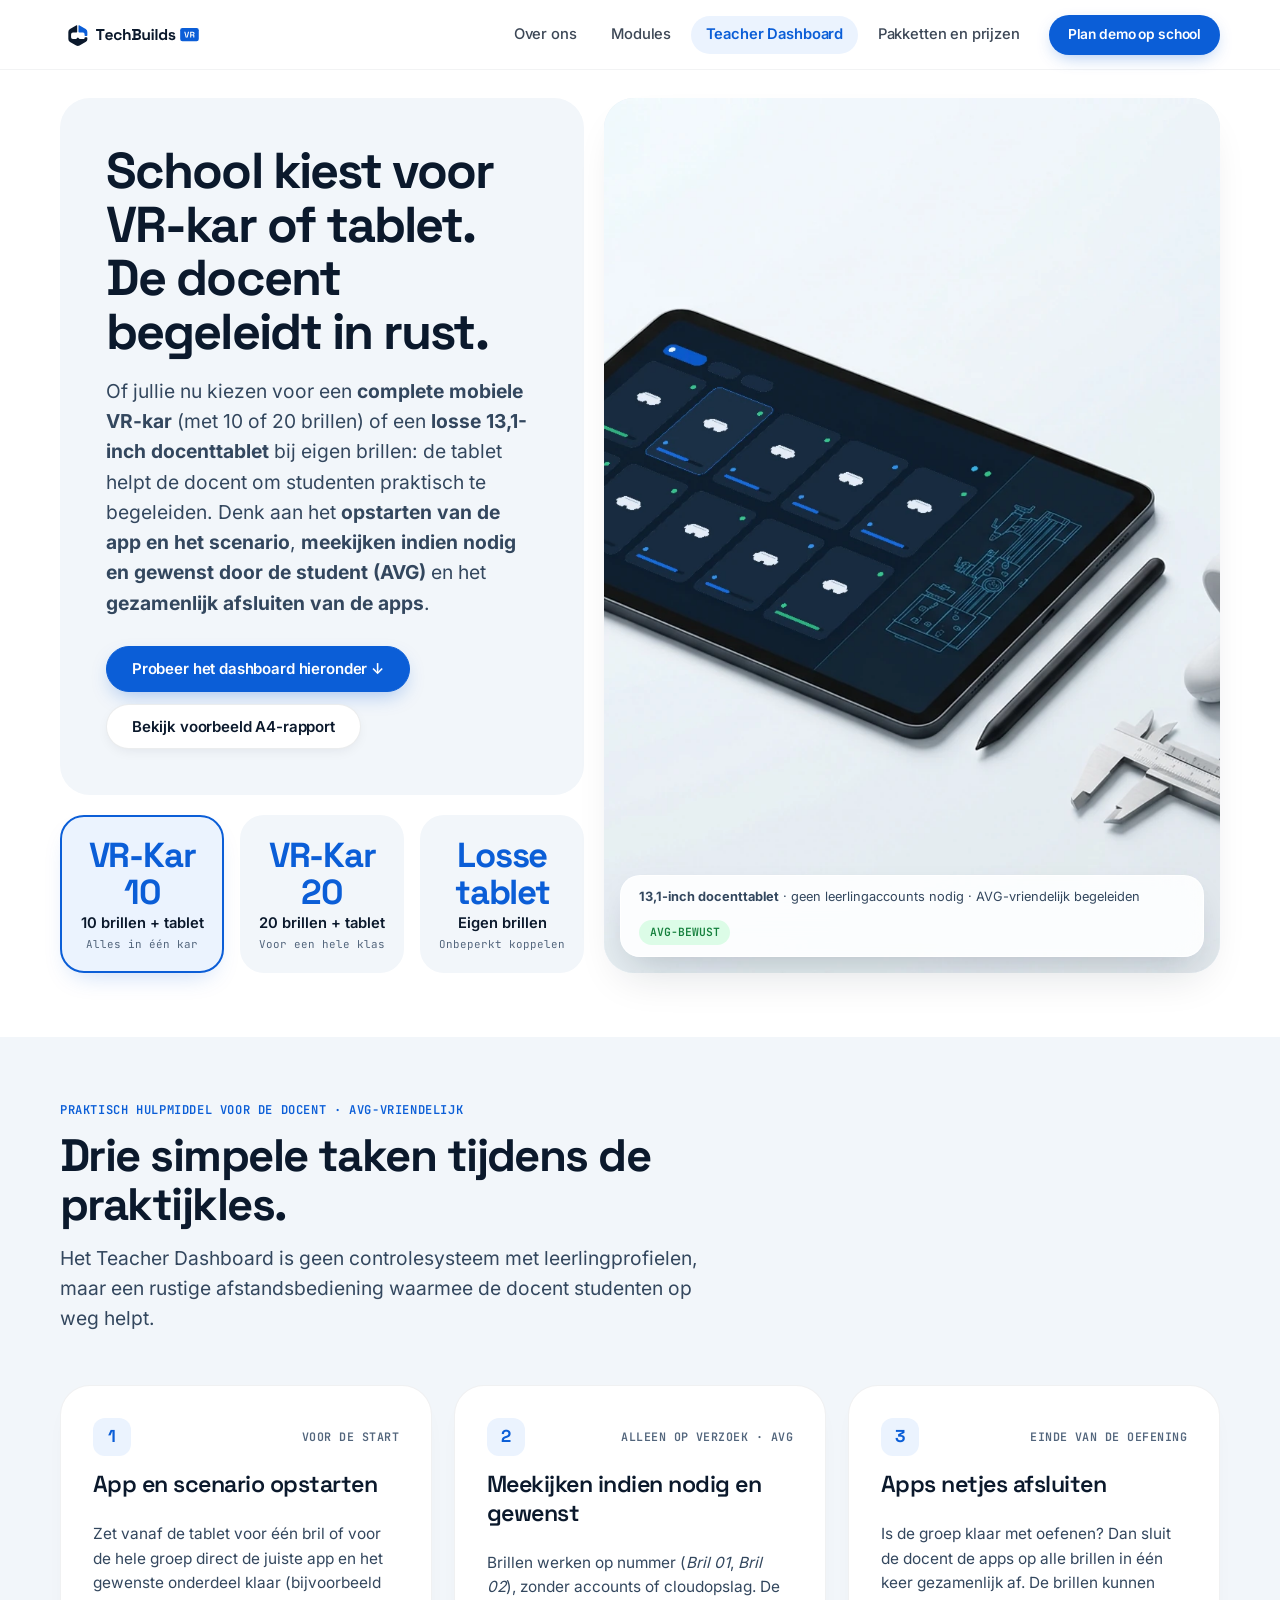
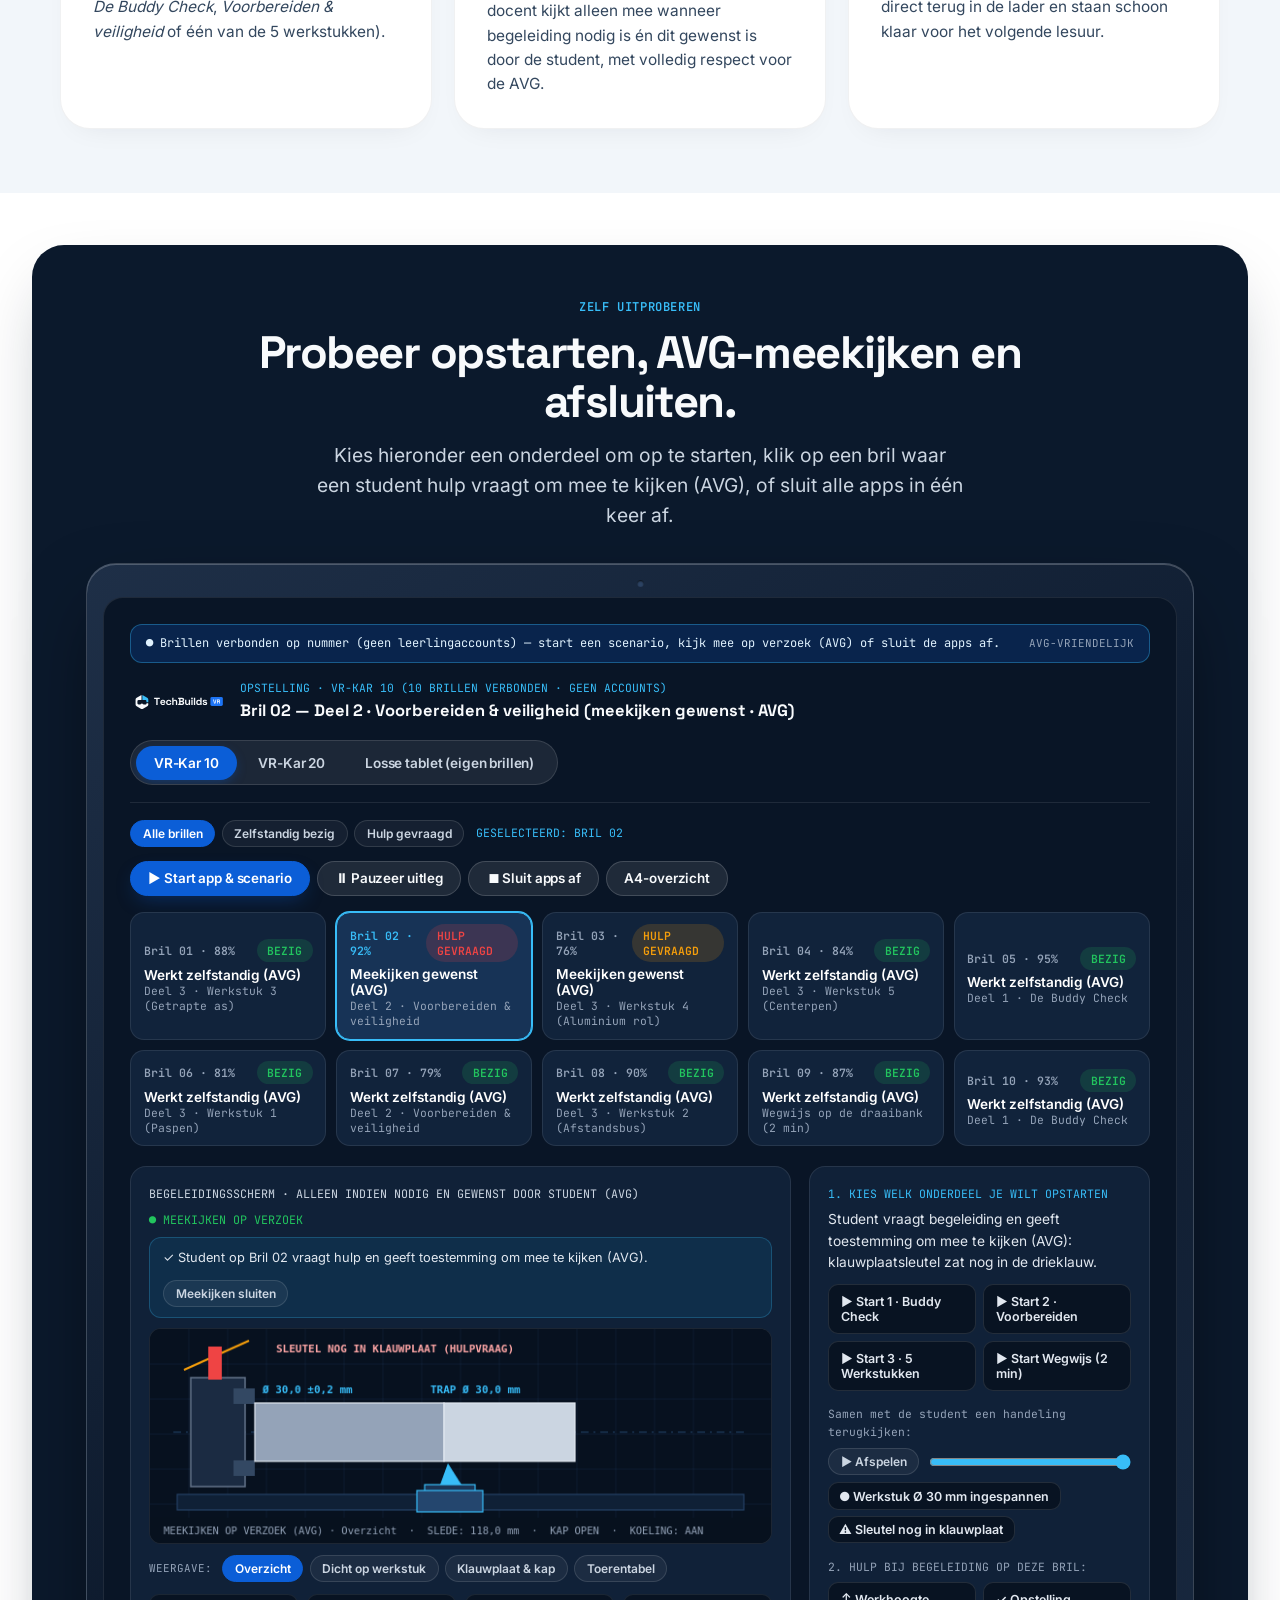
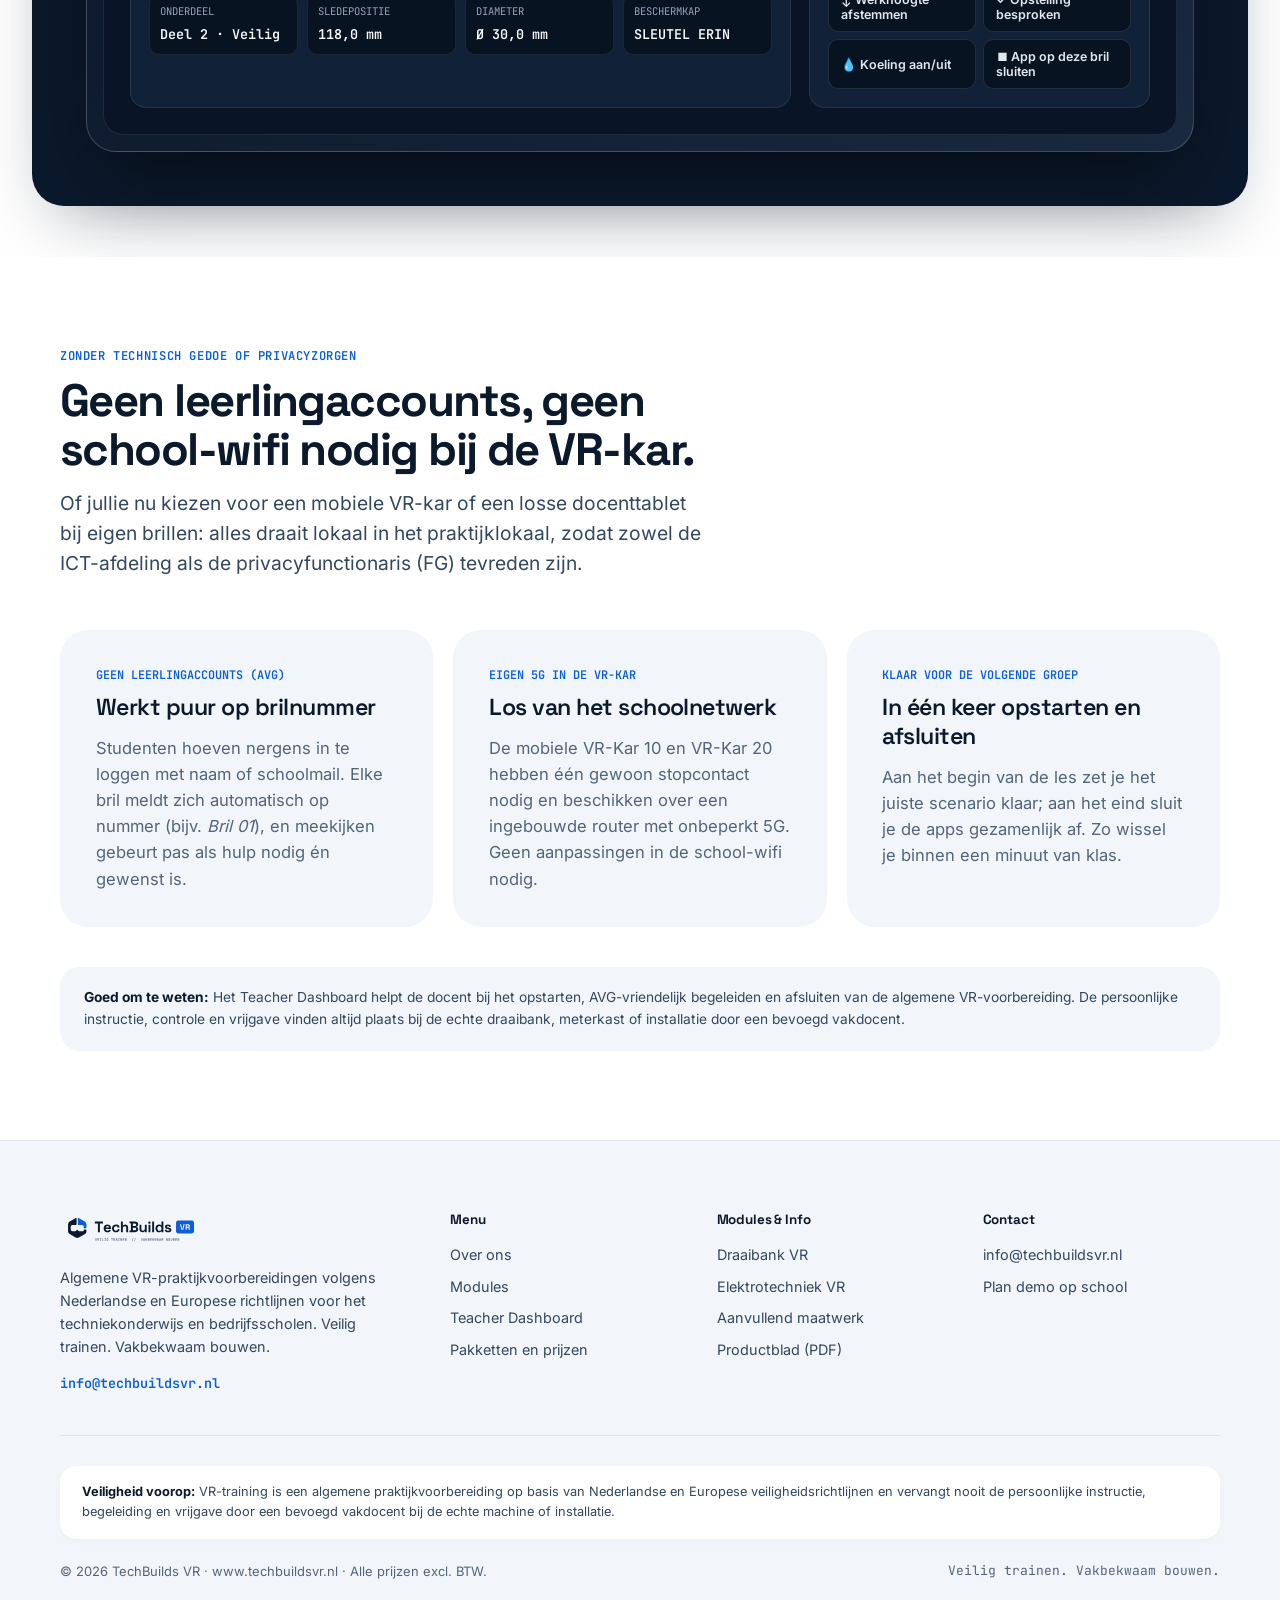
==== commit c7bbd48b: "Website v2.4: KISS voorpagina, 3 onderdelen Draaibank VR en AVG-keuze VR-kar of tablet" ====
--- a/docentapp-tablet.html
+++ b/docentapp-tablet.html
@@ -3,10 +3,10 @@
 <head>
   <meta charset="UTF-8" />
   <meta name="viewport" content="width=device-width, initial-scale=1.0" />
-  <title>Teacher Dashboard — 13,1-inch Docenttablet voor het Praktijklokaal | TechBuilds VR</title>
-  <meta name="description" content="Probeer het TechBuilds VR Teacher Dashboard zelf uit: begeleid de algemene praktijkvoorbereiding op 10, 20 of eigen VR-brillen, kijk rustig mee met één leerling, spoel leermomenten terug en print direct een A4-praktijkrapport." />
-  <meta property="og:title" content="Teacher Dashboard op 13,1-inch Docenttablet | TechBuilds VR" />
-  <meta property="og:description" content="Overzicht in het praktijklokaal zonder gedoe met accounts: live meekijken bij de voorbereiding op draaibank en meterkast, samen terugblikken en een duidelijk A4-praktijkrapport." />
+  <title>Teacher Dashboard — Keuze voor VR-kar of Tablet &amp; AVG-vriendelijk Begeleiden | TechBuilds VR</title>
+  <meta name="description" content="School kiest voor een mobiele VR-kar of losse docenttablet. Het Teacher Dashboard helpt de docent studenten begeleiden: opstarten van app en scenario, meekijken indien nodig en gewenst door de student (AVG) en gezamenlijk afsluiten van de apps." />
+  <meta property="og:title" content="Teacher Dashboard — VR-kar of tablet · AVG-vriendelijk begeleiden | TechBuilds VR" />
+  <meta property="og:description" content="Eenvoudig apps en scenario's opstarten, alleen meekijken wanneer nodig en gewenst door de student (AVG) en na afloop de apps centraal afsluiten." />
   <meta property="og:image" content="assets/img/logo/OpenGraph_Social_Preview_1200x630.png" />
   <link rel="icon" type="image/svg+xml" href="assets/img/logo/favicon.svg" />
   <link rel="icon" type="image/png" sizes="32x32" href="assets/img/logo/favicon-32x32.png" />
@@ -68,9 +68,9 @@
       <div class="container hero-bento-grid">
         <div class="hero-bento-left">
           <div class="bento-statement-tile">
-            <h1 class="h1-page">Eén grote docenttablet. Rustig overzicht over de hele groep.</h1>
+            <h1 class="h1-page">School kiest voor VR-kar of tablet. De docent begeleidt in rust.</h1>
             <p class="lead">
-              Op het 13,1-inch Teacher Dashboard begeleid je zowel de algemene voorbereiding voor de <strong>draaibank</strong> als voor de <strong>meterkast en schakelkast</strong> — zonder losse accounts of ingewikkelde menu's. De tablet start direct op in het klasoverzicht, zodat je meteen kunt meekijken, de groep even kunt pauzeren voor uitleg en na afloop het praktijkrapport kunt aftekenen.
+              Of jullie nu kiezen voor een <strong>complete mobiele VR-kar</strong> (met 10 of 20 brillen) of een <strong>losse 13,1-inch docenttablet</strong> bij eigen brillen: de tablet helpt de docent om studenten praktisch te begeleiden. Denk aan het <strong>opstarten van de app en het scenario</strong>, <strong>meekijken indien nodig en gewenst door de student (AVG)</strong> en het <strong>gezamenlijk afsluiten van de apps</strong>.
             </p>
             <div class="btn-group">
               <a href="#live-simulator" class="btn btn-primary" id="tabletHeroSimBtn">Probeer het dashboard hieronder ↓</a>
@@ -78,23 +78,23 @@
             </div>
           </div>
 
-          <div class="hero-metrics-row" role="group" aria-label="Kies groepsgrootte in het voorbeeld">
+          <div class="hero-metrics-row" role="group" aria-label="Kies opstelling in het voorbeeld">
             <button type="button" class="bento-metric-tile is-active" data-hero-profile="kar10" id="tabletTileKar10">
-              <span class="metric-num">10 brillen</span>
-              <span class="metric-label">VR-Kar 10</span>
-              <span class="metric-sub">Overzicht van 2 bij 5</span>
+              <span class="metric-num">VR-Kar 10</span>
+              <span class="metric-label">10 brillen + tablet</span>
+              <span class="metric-sub">Alles in één kar</span>
             </button>
 
             <button type="button" class="bento-metric-tile" data-hero-profile="kar20" id="tabletTileKar20">
-              <span class="metric-num">20 brillen</span>
-              <span class="metric-label">VR-Kar 20</span>
-              <span class="metric-sub">Overzicht van 4 bij 5</span>
+              <span class="metric-num">VR-Kar 20</span>
+              <span class="metric-label">20 brillen + tablet</span>
+              <span class="metric-sub">Voor een hele klas</span>
             </button>
 
             <button type="button" class="bento-metric-tile" data-hero-profile="unlimited" id="tabletTileUnl">
-              <span class="metric-num">Onbeperkt</span>
+              <span class="metric-num">Losse tablet</span>
               <span class="metric-label">Eigen brillen</span>
-              <span class="metric-sub">Koppelt automatisch</span>
+              <span class="metric-sub">Onbeperkt koppelen</span>
             </button>
           </div>
         </div>
@@ -103,10 +103,58 @@
           <img src="assets/img/brand/pakket_regietablet_vr_set.webp" class="hero-photo-img" alt="13,1-inch docenttablet met het Teacher Dashboard naast de bijbehorende tekenpen, een VR-bril en een schuifmaat" width="1200" height="896" />
           <div class="hero-frosted-dock">
             <div class="hero-dock-caption-row">
-              <span><strong>13,1-inch docenttablet</strong> · water- en stofdicht, inclusief tekenpen en stevige beschermhoes</span>
-              <span class="status-badge status-safe">VASTE DOCENTTABLET</span>
+              <span><strong>13,1-inch docenttablet</strong> · geen leerlingaccounts nodig · AVG-vriendelijk begeleiden</span>
+              <span class="status-badge status-safe">AVG-BEWUST</span>
             </div>
           </div>
+        </div>
+      </div>
+    </section>
+
+    <!-- De 3 begeleidingsfuncties van de docenttablet (AVG) -->
+    <section class="section section-tight section-paper" id="begeleiding-avg" aria-label="Hoe de docenttablet helpt bij het begeleiden">
+      <div class="container">
+        <div class="section-intro">
+          <span class="section-kicker">Praktisch hulpmiddel voor de docent · AVG-vriendelijk</span>
+          <h2 class="h2-section">Drie simpele taken tijdens de praktijkles.</h2>
+          <p class="lead">
+            Het Teacher Dashboard is geen controlesysteem met leerlingprofielen, maar een rustige afstandsbediening waarmee de docent studenten op weg helpt.
+          </p>
+        </div>
+
+        <div class="parts-three-grid">
+          <article class="part-step-card">
+            <div class="part-step-header">
+              <span class="part-step-num">1</span>
+              <span class="part-step-tag">Voor de start</span>
+            </div>
+            <h3 class="h3-card">App en scenario opstarten</h3>
+            <p>
+              Zet vanaf de tablet voor één bril of voor de hele groep direct de juiste app en het gewenste onderdeel klaar (bijvoorbeeld <em>De Buddy Check</em>, <em>Voorbereiden &amp; veiligheid</em> of één van de 5 werkstukken).
+            </p>
+          </article>
+
+          <article class="part-step-card">
+            <div class="part-step-header">
+              <span class="part-step-num">2</span>
+              <span class="part-step-tag">Alleen op verzoek · AVG</span>
+            </div>
+            <h3 class="h3-card">Meekijken indien nodig en gewenst</h3>
+            <p>
+              Brillen werken op nummer (<em>Bril 01</em>, <em>Bril 02</em>), zonder accounts of cloudopslag. De docent kijkt alleen mee wanneer begeleiding nodig is én dit gewenst is door de student, met volledig respect voor de AVG.
+            </p>
+          </article>
+
+          <article class="part-step-card">
+            <div class="part-step-header">
+              <span class="part-step-num">3</span>
+              <span class="part-step-tag">Einde van de oefening</span>
+            </div>
+            <h3 class="h3-card">Apps netjes afsluiten</h3>
+            <p>
+              Is de groep klaar met oefenen? Dan sluit de docent de apps op alle brillen in één keer gezamenlijk af. De brillen kunnen direct terug in de lader en staan schoon klaar voor het volgende lesuur.
+            </p>
+          </article>
         </div>
       </div>
     </section>
@@ -117,9 +165,9 @@
         <div class="pro-podium theme-dark">
           <div class="section-intro-center" style="margin-bottom:2rem;">
             <span class="section-kicker">Zelf uitproberen</span>
-            <h2 class="h2-section">Klik rond in het Teacher Dashboard.</h2>
+            <h2 class="h2-section">Probeer opstarten, AVG-meekijken en afsluiten.</h2>
             <p class="lead">
-              Klik op een leerling om mee te kijken bij de algemene voorbereiding, wissel van camerahoek, schuif de tijdlijn een stukje terug om een handeling opnieuw te bespreken of open het A4-praktijkrapport.
+              Kies hieronder een onderdeel om op te starten, klik op een bril waar een student hulp vraagt om mee te kijken (AVG), of sluit alle apps in één keer af.
             </p>
           </div>
 
@@ -129,90 +177,103 @@
             <div class="tablet-screen">
               <!-- Meldingenbalk bovenin het scherm -->
               <div class="cockpit-live-toast" id="cockpitLiveBanner" role="status" aria-live="polite">
-                <span id="cockpitActionToast">● Klas verbonden — klik op een leerling, spoel een stukje terug of open het A4-rapport.</span>
-                <span class="mono" style="font-size:0.68rem;color:#94A3B8;white-space:nowrap;">TEACHER DASHBOARD</span>
+                <span id="cockpitActionToast">● Brillen verbonden op nummer (geen leerlingaccounts) — start een scenario, kijk mee op verzoek (AVG) of sluit de apps af.</span>
+                <span class="mono" style="font-size:0.68rem;color:#94A3B8;white-space:nowrap;">AVG-VRIENDELIJK</span>
               </div>
 
-              <!-- Bovenbalk: Logo + Groepskeuze -->
+              <!-- Bovenbalk: Logo + Keuze VR-Kar of Losse Tablet -->
               <div class="tablet-topbar">
                 <div class="tablet-brand-row">
                   <img src="assets/img/logo/TechBuildsVR_Logo_DarkBG.svg" alt="TechBuilds VR" class="tablet-brand-logo" width="96" height="26" />
                   <div>
-                    <span id="cockpitProtocolLine" class="mono" style="font-size:0.71rem;color:#38BDF8;display:block;">KLASOVERZICHT · VR-KAR 10 (10 BRILLEN VERBONDEN)</span>
-                    <strong id="cockpitSelHeader" style="font-family:var(--tb-font-display);font-size:1.03rem;">Bril 01 — Daan Bakker (MBO-2 Verspanen)</strong>
+                    <span id="cockpitProtocolLine" class="mono" style="font-size:0.71rem;color:#38BDF8;display:block;">OPSTELLING · VR-KAR 10 (10 BRILLEN VERBONDEN · GEEN ACCOUNTS)</span>
+                    <strong id="cockpitSelHeader" style="font-family:var(--tb-font-display);font-size:1.03rem;">Bril 02 — Hulp gevraagd bij Onderdeel 2 (meekijken gewenst)</strong>
                   </div>
                 </div>
 
-                <div class="segmented-control segmented-control-dark" role="tablist" aria-label="Kies groepsindeling">
-                  <button type="button" class="segmented-btn is-active" role="tab" aria-selected="true" data-cockpit-profile="kar10" id="btnProfileKar10">VR-Kar 10 (10 brillen)</button>
-                  <button type="button" class="segmented-btn" role="tab" aria-selected="false" data-cockpit-profile="kar20" id="btnProfileKar20">VR-Kar 20 (20 brillen)</button>
-                  <button type="button" class="segmented-btn" role="tab" aria-selected="false" data-cockpit-profile="unlimited" id="btnProfileUnl">Eigen brillen</button>
+                <div class="segmented-control segmented-control-dark" role="tablist" aria-label="Kies kar of losse tablet">
+                  <button type="button" class="segmented-btn is-active" role="tab" aria-selected="true" data-cockpit-profile="kar10" id="btnProfileKar10">VR-Kar 10</button>
+                  <button type="button" class="segmented-btn" role="tab" aria-selected="false" data-cockpit-profile="kar20" id="btnProfileKar20">VR-Kar 20</button>
+                  <button type="button" class="segmented-btn" role="tab" aria-selected="false" data-cockpit-profile="unlimited" id="btnProfileUnl">Losse tablet (eigen brillen)</button>
                 </div>
               </div>
 
-              <!-- Filterbalk + Klasacties -->
+              <!-- Filterbalk + De 3 Kernacties: Opstarten, Pauzeren/Begeleiden, Apps afsluiten -->
               <div class="tablet-toolbar-row">
                 <div class="btn-group" style="gap:0.4rem;">
-                  <button type="button" class="cam-pill is-active" data-cockpit-filter="all" id="filterAllBtn">Alle leerlingen</button>
-                  <button type="button" class="cam-pill" data-cockpit-filter="active" id="filterActiveBtn">Bezig</button>
-                  <button type="button" class="cam-pill" data-cockpit-filter="attention" id="filterWarnBtn">Hulp nodig / Let op</button>
-                  <span id="cockpitStreamBadge" class="mono" style="font-size:0.72rem;color:#38BDF8;margin-left:0.35rem;">MEEKIJKEN MET: BRIL 01</span>
+                  <button type="button" class="cam-pill is-active" data-cockpit-filter="all" id="filterAllBtn">Alle brillen</button>
+                  <button type="button" class="cam-pill" data-cockpit-filter="active" id="filterActiveBtn">Zelfstandig bezig</button>
+                  <button type="button" class="cam-pill" data-cockpit-filter="attention" id="filterWarnBtn">Hulp gevraagd</button>
+                  <span id="cockpitStreamBadge" class="mono" style="font-size:0.72rem;color:#38BDF8;margin-left:0.35rem;">GESELECTEERD: BRIL 02</span>
                 </div>
 
                 <div class="btn-group" style="gap:0.45rem;">
-                  <button type="button" class="btn btn-dark-pill btn-sm" id="btnCockpitGroupPause">Pauzeer klas</button>
-                  <button type="button" class="btn btn-dark-pill btn-sm" id="btnCockpitNextStudent">Volgende leerling</button>
-                  <button type="button" class="btn btn-primary btn-sm" id="btnCockpitOpenReport">Open A4-rapport</button>
+                  <button type="button" class="btn btn-primary btn-sm" id="btnCockpitStartScenario">▶ Start app &amp; scenario</button>
+                  <button type="button" class="btn btn-dark-pill btn-sm" id="btnCockpitGroupPause">⏸ Pauzeer uitleg</button>
+                  <button type="button" class="btn btn-dark-pill btn-sm" id="btnCockpitCloseApps">⏹ Sluit apps af</button>
+                  <button type="button" class="btn btn-dark-pill btn-sm" id="btnCockpitOpenReport">A4-overzicht</button>
                 </div>
               </div>
 
-              <!-- Klikbare Leerling-tegels -->
-              <div class="headset-slots-grid" id="cockpitSlotsGrid" aria-label="Verbonden VR-brillen"></div>
-
-              <!-- Onderste Split: Meekijkscherm + Terugkijken -->
+              <!-- Klikbare Bril-tegels -->
+              <div class="headset-slots-grid" id="cockpitSlotsGrid" aria-label="Verbonden VR-brillen op nummer"></div>
+
+              <!-- Onderste Split: AVG-Meekijkscherm + Scenario & Hulpknoppen -->
               <div class="cockpit-split">
                 <div class="cockpit-box">
-                  <div style="display:flex;justify-content:space-between;align-items:center;gap:0.5rem;margin-bottom:0.55rem;flex-wrap:wrap;">
-                    <span class="mono" style="font-size:0.73rem;color:#CBD5E1;">MEEKIJKSCHERM · DRAAIBANK &amp; BEITELPOSITIE</span>
-                    <span id="cockpitReplayReadout" class="mono" style="font-size:0.73rem;color:#22C55E;">● LIVE MEEKIJKEN</span>
+                  <div style="display:flex;justify-content:space-between;align-items:center;gap:0.5rem;margin-bottom:0.45rem;flex-wrap:wrap;">
+                    <span class="mono" style="font-size:0.73rem;color:#CBD5E1;">BEGELEIDINGSSCHERM · ALLEEN INDIEN NODIG EN GEWENST DOOR STUDENT (AVG)</span>
+                    <span id="cockpitReplayReadout" class="mono" style="font-size:0.73rem;color:#22C55E;">● MEEKIJKEN OP VERZOEK</span>
+                  </div>
+
+                  <div id="cockpitAvgStrip" class="avg-consent-strip">
+                    <span id="cockpitAvgText">✓ Student op Bril 02 vraagt hulp en geeft toestemming om mee te kijken (AVG).</span>
+                    <button type="button" class="cam-pill" id="btnToggleAvgConsent" style="flex-shrink:0;">Meekijken sluiten</button>
                   </div>
 
                   <canvas id="cockpitBlueprintCanvas" class="blueprint-canvas" width="640" height="220"></canvas>
 
                   <!-- Camerahoeken -->
-                  <div class="spectator-cams" aria-label="Kies camerahoek">
+                  <div class="spectator-cams" aria-label="Kies camerahoek tijdens meekijken">
                     <span class="mono" style="font-size:0.68rem;color:#94A3B8;margin-right:0.25rem;">WEERGAVE:</span>
                     <button type="button" class="cam-pill is-active" data-spectator-cam="OVERVIEW_3Q" id="camBtnOverview">Overzicht</button>
-                    <button type="button" class="cam-pill" data-spectator-cam="CUT_ZONE" id="camBtnCutZone">Dicht op het werkstuk</button>
+                    <button type="button" class="cam-pill" data-spectator-cam="CUT_ZONE" id="camBtnCutZone">Dicht op werkstuk</button>
                     <button type="button" class="cam-pill" data-spectator-cam="CHUCK_CLOSE" id="camBtnChuck">Klauwplaat &amp; kap</button>
                     <button type="button" class="cam-pill" data-spectator-cam="SPEED_CHART" id="camBtnSpeed">Toerentabel</button>
                   </div>
 
                   <div class="telemetry-row">
                     <div class="telemetry-cell">
-                      <span class="telemetry-label">TOERENTAL</span>
-                      <span class="telemetry-val" id="telRpm">710 RPM</span>
+                      <span class="telemetry-label">ONDERDEEL</span>
+                      <span class="telemetry-val" id="telRpm">Deel 2 · Veilig</span>
                     </div>
                     <div class="telemetry-cell">
                       <span class="telemetry-label">SLEDEPOSITIE</span>
-                      <span class="telemetry-val" id="telCarriage">64,5 mm</span>
+                      <span class="telemetry-val" id="telCarriage">118,0 mm</span>
                     </div>
                     <div class="telemetry-cell">
                       <span class="telemetry-label">DIAMETER</span>
-                      <span class="telemetry-val" id="telDia">Ø 29,4 mm</span>
+                      <span class="telemetry-val" id="telDia">Ø 30,0 mm</span>
                     </div>
                     <div class="telemetry-cell">
                       <span class="telemetry-label">BESCHERMKAP</span>
-                      <span class="telemetry-val" id="telGate">KAP DICHT ✓</span>
+                      <span class="telemetry-val" id="telGate">SLEUTEL ERIN</span>
                     </div>
                   </div>
                 </div>
 
                 <div class="cockpit-box" style="display:flex;flex-direction:column;justify-content:space-between;gap:0.9rem;">
                   <div>
-                    <span class="mono" style="font-size:0.72rem;color:#38BDF8;display:block;margin-bottom:0.35rem;">TERUGKIJKEN &amp; BELANGRIJKE MOMENTEN</span>
+                    <span class="mono" style="font-size:0.72rem;color:#38BDF8;display:block;margin-bottom:0.35rem;">1. KIES WELK ONDERDEEL JE WILT OPSTARTEN</span>
                     <p id="cockpitSelNote" style="margin:0 0 0.65rem 0;font-size:0.86rem;color:#E2E8F0;"></p>
-                    <label for="cockpitReplaySlider" class="mono" style="font-size:0.71rem;color:#94A3B8;display:block;">Schuif de balk om een handeling rustig terug te zien:</label>
+                    <div class="cmd-btn-grid" style="margin-bottom:0.85rem;">
+                      <button type="button" class="cmd-btn" data-start-part="1" id="cmdStartPart1">▶ Start 1 · Buddy Check</button>
+                      <button type="button" class="cmd-btn" data-start-part="2" id="cmdStartPart2">▶ Start 2 · Voorbereiden</button>
+                      <button type="button" class="cmd-btn" data-start-part="3" id="cmdStartPart3">▶ Start 3 · 5 Werkstukken</button>
+                      <button type="button" class="cmd-btn" data-start-part="TOUR" id="cmdStartTour">▶ Start Wegwijs (2 min)</button>
+                    </div>
+
+                    <label for="cockpitReplaySlider" class="mono" style="font-size:0.71rem;color:#94A3B8;display:block;">Samen met de student een handeling terugkijken:</label>
                     <div class="replay-controls-row">
                       <button type="button" class="cam-pill" id="btnReplayPlay" style="flex-shrink:0;">▶ Afspelen</button>
                       <input type="range" id="cockpitReplaySlider" class="replay-slider" min="0" max="35" value="35" />
@@ -221,12 +282,12 @@
                   </div>
 
                   <div>
-                    <span class="mono" style="font-size:0.71rem;color:#94A3B8;display:block;margin-bottom:0.4rem;">Snelle actie voor deze leerling:</span>
+                    <span class="mono" style="font-size:0.71rem;color:#94A3B8;display:block;margin-bottom:0.4rem;">2. HULP BIJ BEGELEIDING OP DEZE BRIL:</span>
                     <div class="cmd-btn-grid">
-                      <button type="button" class="cmd-btn" data-teacher-cmd="AC21" id="cmdBtnAc21">✓ Opstelling vrijgeven</button>
-                      <button type="button" class="cmd-btn" data-teacher-cmd="WOBBLE" id="cmdBtnWobble">⚠ Test noodstop</button>
-                      <button type="button" class="cmd-btn" data-teacher-cmd="CALIBRATE" id="cmdBtnCalibrate">↕ Werkhoogte instellen</button>
+                      <button type="button" class="cmd-btn" data-teacher-cmd="CALIBRATE" id="cmdBtnCalibrate">↕ Werkhoogte afstemmen</button>
+                      <button type="button" class="cmd-btn" data-teacher-cmd="AC21" id="cmdBtnAc21">✓ Opstelling besproken</button>
                       <button type="button" class="cmd-btn" data-teacher-cmd="COOLANT" id="cmdBtnCoolant">💧 Koeling aan/uit</button>
+                      <button type="button" class="cmd-btn" data-teacher-cmd="CLOSE_ONE" id="cmdBtnCloseOne">⏹ App op deze bril sluiten</button>
                     </div>
                   </div>
                 </div>
@@ -237,59 +298,59 @@
       </div>
     </section>
 
-    <!-- Waarom het in de praktijk altijd werkt -->
+    <!-- Waarom kar of tablet in de praktijk zo rustig werkt -->
     <section class="section section-surface">
       <div class="container">
         <div class="section-intro reveal-item">
-          <span class="section-kicker">Zonder technisch gedoe</span>
-          <h2 class="h2-section">VR-brillen aanzetten en ze verschijnen vanzelf op het scherm.</h2>
+          <span class="section-kicker">Zonder technisch gedoe of privacyzorgen</span>
+          <h2 class="h2-section">Geen leerlingaccounts, geen school-wifi nodig bij de VR-kar.</h2>
           <p class="lead">
-            Of je nu werkt met onze mobiele VR-kar of met eigen VR-brillen van school: een docent hoeft tijdens de les nooit met kabels, inlogcodes of wifi-instellingen te puzzelen.
+            Of jullie nu kiezen voor een mobiele VR-kar of een losse docenttablet bij eigen brillen: alles draait lokaal in het praktijklokaal, zodat zowel de ICT-afdeling als de privacyfunctionaris (FG) tevreden zijn.
           </p>
         </div>
 
         <div class="grid-3">
           <article class="bento-tile reveal-item">
-            <span class="card-step">AUTOMATISCH VERBONDEN</span>
-            <h3 class="h3-card">Direct zichtbaar op nummer</h3>
+            <span class="card-step">GEEN LEERLINGACCOUNTS (AVG)</span>
+            <h3 class="h3-card">Werkt puur op brilnummer</h3>
             <p class="muted" style="margin:0;">
-              Zodra een leerling een VR-bril opzet, verschijnt die vanzelf met het juiste brilnummer, het batterijpercentage en het actieve onderdeel op de tablet van de docent.
-            </p>
-          </article>
-
-          <article class="bento-tile reveal-item">
-            <span class="card-step">STABIEL BEELD IN DE KLAS</span>
-            <h3 class="h3-card">Gericht meekijken per leerling</h3>
-            <p class="muted" style="margin:0;">
-              Van de hele groep zie je continu de voortgang en eventuele aandachtspunten, terwijl het live videobeeld steeds op één aangeklikte VR-bril staat. Zo blijft de verbinding altijd vlot en stabiel.
+              Studenten hoeven nergens in te loggen met naam of schoolmail. Elke bril meldt zich automatisch op nummer (bijv. <em>Bril 01</em>), en meekijken gebeurt pas als hulp nodig én gewenst is.
             </p>
           </article>
 
           <article class="bento-tile reveal-item">
             <span class="card-step">EIGEN 5G IN DE VR-KAR</span>
-            <h3 class="h3-card">Geen belasting op school-wifi</h3>
+            <h3 class="h3-card">Los van het schoolnetwerk</h3>
             <p class="muted" style="margin:0;">
-              De VR-Kar 10 en VR-Kar 20 hebben een eigen ingebouwde wifi-router met onbeperkt 5G. Eén normaal stopcontact in het praktijklokaal is genoeg om met de hele groep te oefenen.
+              De mobiele VR-Kar 10 en VR-Kar 20 hebben één gewoon stopcontact nodig en beschikken over een ingebouwde router met onbeperkt 5G. Geen aanpassingen in de school-wifi nodig.
             </p>
           </article>
+
+          <article class="bento-tile reveal-item">
+            <span class="card-step">KLAAR VOOR DE VOLGENDE GROEP</span>
+            <h3 class="h3-card">In één keer opstarten en afsluiten</h3>
+            <p class="muted" style="margin:0;">
+              Aan het begin van de les zet je het juiste scenario klaar; aan het eind sluit je de apps gezamenlijk af. Zo wissel je binnen een minuut van klas.
+            </p>
+          </article>
         </div>
 
         <div class="ac24-notice" style="margin-top:2.5rem;">
-          <strong>Goed om te weten:</strong> Het Teacher Dashboard en het bijbehorende A4-rapport leggen overzichtelijk vast hoe de leerling de algemene voorbereiding volgens Nederlandse en Europese richtlijnen in VR heeft doorlopen. De uiteindelijke instructie, begeleiding en vrijgave vinden altijd plaats bij de echte draaibank, meterkast of installatie onder toezicht van een bevoegd vakdocent.
+          <strong>Goed om te weten:</strong> Het Teacher Dashboard helpt de docent bij het opstarten, AVG-vriendelijk begeleiden en afsluiten van de algemene VR-voorbereiding. De persoonlijke instructie, controle en vrijgave vinden altijd plaats bij de echte draaibank, meterkast of installatie door een bevoegd vakdocent.
         </div>
       </div>
     </section>
   </main>
 
-  <!-- Modal: Voorbeeld A4 Praktijkrapport met Handtekening -->
+  <!-- Modal: Voorbeeld A4 Praktijkrapport met de 3 onderdelen -->
   <div class="modal-backdrop no-print" id="a4ReportModal" role="dialog" aria-modal="true" aria-labelledby="repModalTitle">
     <div class="modal-sheet">
       <div style="display:flex;justify-content:space-between;align-items:center;gap:1rem;border-bottom:1px solid rgba(11,25,44,0.10);padding-bottom:1.1rem;margin-bottom:1.25rem;flex-wrap:wrap;">
         <div class="a4-header-brand">
           <img src="assets/img/logo/TechBuildsVR_Logo_Primary_LightBG.svg" alt="TechBuilds VR" width="134" height="36" />
           <div>
-            <span class="mono" style="font-size:0.7rem;color:var(--tb-cobalt);display:block;">VOORBEELD A4-PRAKTIJKRAPPORT</span>
-            <h2 id="repModalTitle" class="h3-card" style="margin:0.1rem 0 0 0;font-size:1.22rem;">Draaibank VR — Algemene Voorbereiding &amp; Vrijgave voor de Praktijk</h2>
+            <span class="mono" style="font-size:0.7rem;color:var(--tb-cobalt);display:block;">LOKAAL PRINTBAAR A4-OVERZICHT (GEEN CLOUDOPSLAG · AVG)</span>
+            <h2 id="repModalTitle" class="h3-card" style="margin:0.1rem 0 0 0;font-size:1.22rem;">Draaibank VR — De 3 Onderdelen &amp; Praktijkvrijgave op School</h2>
           </div>
         </div>
         <div class="btn-group">
@@ -300,15 +361,15 @@
 
       <div class="grid-3" style="margin-bottom:1.15rem;gap:0.75rem;">
         <div style="padding:0.75rem 0.9rem;background:var(--tb-blueprint-paper);border-radius:14px;">
-          <span class="mono muted" style="font-size:0.68rem;display:block;">LEERLING &amp; BRIL</span>
-          <strong id="repModalStudent">Daan Bakker (Bril 01)</strong>
+          <span class="mono muted" style="font-size:0.68rem;display:block;">SESSIE / BRILNUMMER</span>
+          <strong id="repModalStudent">Bril 02 (naam pas op papier invullen · AVG)</strong>
         </div>
         <div style="padding:0.75rem 0.9rem;background:var(--tb-blueprint-paper);border-radius:14px;">
-          <span class="mono muted" style="font-size:0.68rem;display:block;">KLAS / GROEP</span>
-          <strong id="repModalKlas">MBO-2 Verspanen</strong>
+          <span class="mono muted" style="font-size:0.68rem;display:block;">VOORBEREIDING</span>
+          <strong id="repModalKlas">Draaibank VR · 3 onderdelen</strong>
         </div>
         <div style="padding:0.75rem 0.9rem;background:var(--tb-blueprint-paper);border-radius:14px;">
-          <span class="mono muted" style="font-size:0.68rem;display:block;">REACTIE BIJ NOODSTOP</span>
+          <span class="mono muted" style="font-size:0.68rem;display:block;">NOODSTOP-OEFENING</span>
           <strong id="repModalReaction" class="mono">Direct ingedrukt (0,6 sec)</strong>
         </div>
       </div>
@@ -317,19 +378,31 @@
         <table class="tech-table" style="font-size:0.85rem;">
           <thead>
             <tr>
-              <th>Stap</th>
-              <th>Onderdeel (NL &amp; EU-richtlijnen)</th>
-              <th>Resultaat</th>
-              <th>Toelichting</th>
+              <th>Deel</th>
+              <th>Onderdeel in de Draaibank-app (NL &amp; EU-richtlijnen)</th>
+              <th>Status</th>
+              <th>Wat de student heeft doorlopen</th>
             </tr>
           </thead>
           <tbody>
-            <tr><td class="mono">1</td><td>Buddy Check &amp; beschermingsmiddelen</td><td><span class="status-badge status-safe">Behaald</span></td><td>Klasgenoot gecontroleerd, eigen bril op, handschoenen uit</td></tr>
-            <tr><td class="mono">2</td><td>Controle van draaibank &amp; werkplek</td><td><span class="status-badge status-safe">Behaald</span></td><td>Alle 4 de aandachtspunten vooraf gezien</td></tr>
-            <tr><td class="mono">3</td><td>Opspannen &amp; klauwplaatsleutel</td><td><span class="status-badge status-safe">Behaald</span></td><td>Netjes ingespannen en sleutel direct uitgenomen</td></tr>
-            <tr><td class="mono">4</td><td>Vlak- &amp; trapdraaien op tekening</td><td><span class="status-badge status-safe">Behaald</span></td><td>Ø 29,4 mm (binnen ±0,2 mm) en trap Ø 28,0 mm</td></tr>
-            <tr><td class="mono">5</td><td>Stoppen &amp; nameten met schuifmaat</td><td><span class="status-badge status-safe">Behaald</span></td><td>Volledige stilstand afgewacht en spanenhaak gebruikt</td></tr>
-            <tr><td class="mono">6</td><td>Storing herkennen &amp; noodstop</td><td><span class="status-badge status-safe">Behaald</span></td><td>Direct op de noodstop gedrukt bij slingering</td></tr>
+            <tr>
+              <td class="mono"><strong>1</strong></td>
+              <td><strong>De Buddy Check</strong> (PBM &amp; kleding)</td>
+              <td><span class="status-badge status-safe">Doorlopen</span></td>
+              <td>Medestudent gecontroleerd op kleding en sieraden, eigen veiligheidsbril op en werkhandschoenen uit</td>
+            </tr>
+            <tr>
+              <td class="mono"><strong>2</strong></td>
+              <td><strong>Voorbereiden &amp; veiligheid</strong></td>
+              <td><span class="status-badge status-safe">Doorlopen</span></td>
+              <td>Draaibank vrijgemaakt, spanningsloos ingespannen, klauwplaatsleutel direct eruit, kap dicht en noodstop geoefend</td>
+            </tr>
+            <tr>
+              <td class="mono"><strong>3</strong></td>
+              <td><strong>Praktijkgebruik</strong> (5 werkstukken)</td>
+              <td><span class="status-badge status-safe">Doorlopen</span></td>
+              <td>Oefenwerkstukken gedraaid volgens tekening, volledige stilstand (0 RPM) afgewacht en nagemeten met schuifmaat</td>
+            </tr>
           </tbody>
         </table>
       </div>
@@ -362,7 +435,7 @@
       </div>
 
       <div class="ac24-notice" style="font-size:0.8rem;padding:0.9rem 1.1rem;">
-        <strong>Let op:</strong> Dit overzicht laat zien welke onderdelen van de algemene praktijkvoorbereiding in VR zijn geoefend. Het document geldt pas als praktijkvrijgave nadat de vakdocent de vijf punten hierboven bij de echte draaibank heeft gecontroleerd en ondertekend.
+        <strong>Let op:</strong> Dit overzicht wordt lokaal gemaakt zonder opslag van persoonsgegevens (AVG) en laat zien dat de 3 onderdelen in VR zijn geoefend. Het geldt pas als praktijkvrijgave nadat de vakdocent de vijf punten hierboven bij de echte draaibank heeft gecontroleerd en ondertekend.
       </div>
     </div>
   </div>
@@ -372,14 +445,14 @@
     <div style="display:flex;align-items:center;justify-content:space-between;border-bottom:2px solid #0B5ED7;padding-bottom:14px;margin-bottom:16px;">
       <img src="assets/img/logo/TechBuildsVR_Logo_Primary_LightBG.svg" alt="TechBuilds VR" width="160" height="43" style="height:40px;width:auto;" />
       <div style="text-align:right;font-family:monospace;font-size:11px;color:#52657C;">
-        PRAKTIJKRAPPORT &amp; VRIJGAVE<br />
+        PRAKTIJKOVERZICHT &amp; VRIJGAVE (AVG-VRIENDELIJK)<br />
         www.techbuildsvr.nl · info@techbuildsvr.nl
       </div>
     </div>
-    <h2 style="font-size:18px;margin:0 0 6px 0;">Draaibank VR — Algemene Voorbereiding &amp; Praktijkvrijgave</h2>
-    <p style="margin:0 0 10px 0;"><strong>Leerling:</strong> <span id="printRepStudent">Daan Bakker (Bril 01 · MBO-2 Verspanen)</span></p>
+    <h2 style="font-size:18px;margin:0 0 6px 0;">Draaibank VR — De 3 Onderdelen &amp; Praktijkvrijgave</h2>
+    <p style="margin:0 0 10px 0;"><strong>Sessie:</strong> <span id="printRepStudent">Bril 02 · Naam student (op papier): __________________________</span></p>
     <p id="printPhysSummary" style="margin:0 0 14px 0;font-family:monospace;padding:8px 10px;background:#F2F6FA;border-radius:6px;">Afgetekende praktijkpunten: Punt 1 t/m Punt 5</p>
-    <p style="margin:0 0 18px 0;"><strong>Toelichting:</strong> Het behalen van deze algemene VR-voorbereiding (op basis van Nederlandse en Europese veiligheidsrichtlijnen) vormt een voorbereiding op de praktijkles en vervangt nooit de persoonlijke instructie, controle en vrijgave bij de echte machine door een bevoegd vakdocent.</p>
+    <p style="margin:0 0 18px 0;"><strong>Toelichting:</strong> Het doorlopen van de 3 onderdelen in deze algemene VR-voorbereiding (op basis van Nederlandse en Europese veiligheidsrichtlijnen) vervangt nooit de persoonlijke instructie, controle en vrijgave bij de echte machine door een bevoegd vakdocent.</p>
     <div style="margin-top:20px;">
       <strong>Handtekening vakdocent:</strong>
       <img id="printSignaturePreview" alt="Handtekening vakdocent" style="max-width:340px;height:auto;border-bottom:1px solid #0B192C;margin-top:8px;display:none;" />
@@ -434,8 +507,8 @@
 
   <div class="mobile-sticky-bar no-print" id="mobileStickyBar">
     <div class="mobile-sticky-copy">
-      Teacher Dashboard
-      <span>13,1-inch docenttablet voor het lokaal</span>
+      Teacher Dashboard (AVG-bewust)
+      <span>Opstarten · meekijken op verzoek · afsluiten</span>
     </div>
     <a href="prijzen-contact.html?onderwerp=demo#aanvraag" class="btn btn-primary btn-sm" id="mobileStickyDemoBtn">Plan demo</a>
   </div>
--- a/assets/css/styles.css
+++ b/assets/css/styles.css
@@ -2691,4 +2691,321 @@
   }
 }
 
-
+/* ==========================================================================
+ * V2.4 — KISS VOORPAGINA, 3 ONDERDELEN DRAAIBANK & AVG-DOCENTBEGELEIDING
+ * ========================================================================== */
+
+.hero-calm {
+  padding: clamp(2rem, 4.5vw, 4rem) 0 clamp(3.25rem, 6vw, 5.25rem);
+  background-color: var(--tb-pure-surface);
+}
+
+.hero-calm-grid {
+  display: grid;
+  grid-template-columns: minmax(0, 1fr) minmax(0, 1.04fr);
+  gap: clamp(2rem, 4.5vw, 4rem);
+  align-items: center;
+}
+
+.hero-calm-copy {
+  max-width: 540px;
+}
+
+.hero-calm-kicker {
+  display: block;
+  font-family: var(--tb-font-mono);
+  font-size: 0.76rem;
+  font-weight: 600;
+  letter-spacing: 0.05em;
+  text-transform: uppercase;
+  color: var(--tb-cobalt);
+  margin: 0 0 0.75rem 0;
+}
+
+.hero-calm-title {
+  font-family: var(--tb-font-display);
+  font-size: clamp(2.25rem, 1.65rem + 2.4vw, 3.45rem);
+  font-weight: 700;
+  line-height: 1.06;
+  letter-spacing: -0.032em;
+  color: var(--tb-deep-navy);
+  margin: 0 0 1.15rem 0;
+}
+
+.hero-calm-lead {
+  font-size: clamp(1.04rem, 0.98rem + 0.28vw, 1.16rem);
+  line-height: 1.62;
+  color: var(--tb-text-secondary);
+  margin: 0 0 1.85rem 0;
+}
+
+.hero-calm-media {
+  margin: 0;
+  border-radius: var(--tb-radius-bento);
+  overflow: hidden;
+  background-color: var(--tb-blueprint-paper);
+  box-shadow: 0 22px 50px -20px rgba(11, 25, 44, 0.16);
+}
+
+.hero-calm-media img {
+  width: 100%;
+  height: auto;
+  aspect-ratio: 16 / 10;
+  object-fit: cover;
+}
+
+@media (max-width: 920px) {
+  .hero-calm-grid {
+    grid-template-columns: 1fr;
+    gap: 2rem;
+  }
+  .hero-calm-copy {
+    max-width: 640px;
+  }
+}
+
+/* 3 Duidelijke Onderdelen (1 -> 2 -> 3) */
+.parts-three-grid {
+  display: grid;
+  grid-template-columns: repeat(3, minmax(0, 1fr));
+  gap: 22px;
+  align-items: stretch;
+}
+
+.part-step-card {
+  background-color: #FFFFFF;
+  border-radius: var(--tb-radius-bento);
+  padding: clamp(1.65rem, 2.5vw, 2.15rem);
+  border: 1px solid rgba(11, 25, 44, 0.06);
+  box-shadow: 0 12px 30px -18px rgba(11, 25, 44, 0.10);
+  display: flex;
+  flex-direction: column;
+  gap: 0.65rem;
+  transition: transform var(--tb-duration-fast) var(--tb-ease),
+              box-shadow var(--tb-duration-fast) var(--tb-ease);
+}
+
+.part-step-card:hover {
+  transform: translateY(-2px);
+  box-shadow: 0 18px 36px -18px rgba(11, 25, 44, 0.15);
+}
+
+.part-step-header {
+  display: flex;
+  align-items: center;
+  justify-content: space-between;
+  gap: 0.75rem;
+  margin-bottom: 0.25rem;
+}
+
+.part-step-num {
+  display: inline-flex;
+  align-items: center;
+  justify-content: center;
+  width: 38px;
+  height: 38px;
+  border-radius: 12px;
+  background-color: var(--tb-cobalt-tint);
+  color: var(--tb-cobalt);
+  font-family: var(--tb-font-display);
+  font-size: 1.08rem;
+  font-weight: 700;
+  flex-shrink: 0;
+}
+
+.part-step-tag {
+  font-family: var(--tb-font-mono);
+  font-size: 0.73rem;
+  font-weight: 600;
+  color: var(--tb-muted-slate);
+  text-transform: uppercase;
+  letter-spacing: 0.04em;
+}
+
+.part-step-card p {
+  margin: 0;
+  color: var(--tb-text-secondary);
+  font-size: 0.96rem;
+  line-height: 1.58;
+}
+
+.parts-footer-bar {
+  margin-top: 1.75rem;
+  padding-top: 1.35rem;
+  border-top: 1px solid rgba(11, 25, 44, 0.08);
+  display: flex;
+  align-items: center;
+  justify-content: space-between;
+  gap: 1.25rem;
+  flex-wrap: wrap;
+}
+
+.parts-footer-note {
+  margin: 0;
+  font-size: 0.94rem;
+  color: var(--tb-text-secondary);
+}
+
+@media (max-width: 900px) {
+  .parts-three-grid {
+    grid-template-columns: 1fr;
+  }
+}
+
+/* Keuze voor School: VR-Kar of Losse Tablet + 3 Begeleidingspunten (AVG) */
+.choice-two-grid {
+  display: grid;
+  grid-template-columns: repeat(2, minmax(0, 1fr));
+  gap: 22px;
+  margin-bottom: 24px;
+}
+
+.school-choice-card {
+  background-color: var(--tb-blueprint-paper);
+  border-radius: var(--tb-radius-bento);
+  overflow: hidden;
+  border: 1px solid rgba(11, 25, 44, 0.06);
+  display: flex;
+  flex-direction: column;
+}
+
+.school-choice-media {
+  aspect-ratio: 16 / 9;
+  overflow: hidden;
+  background-color: var(--tb-steel-mist);
+}
+
+.school-choice-media img {
+  width: 100%;
+  height: 100%;
+  object-fit: cover;
+}
+
+.school-choice-body {
+  padding: clamp(1.5rem, 2.5vw, 2rem);
+  display: flex;
+  flex-direction: column;
+  gap: 0.55rem;
+  flex: 1;
+}
+
+.school-choice-body p {
+  margin: 0;
+  color: var(--tb-text-secondary);
+  font-size: 0.96rem;
+  line-height: 1.58;
+}
+
+.guidance-three-box {
+  background-color: var(--tb-blueprint-paper);
+  border-radius: var(--tb-radius-bento);
+  padding: clamp(1.65rem, 2.8vw, 2.3rem);
+  border: 1px solid rgba(11, 25, 44, 0.06);
+}
+
+.guidance-three-grid {
+  display: grid;
+  grid-template-columns: repeat(3, minmax(0, 1fr));
+  gap: 22px;
+  margin-top: 1.15rem;
+}
+
+.guidance-item h4 {
+  font-family: var(--tb-font-display);
+  font-size: 1.05rem;
+  font-weight: 600;
+  margin: 0.25rem 0 0.4rem 0;
+  color: var(--tb-deep-navy);
+}
+
+.guidance-item p {
+  margin: 0;
+  font-size: 0.93rem;
+  line-height: 1.56;
+  color: var(--tb-text-secondary);
+}
+
+@media (max-width: 860px) {
+  .choice-two-grid,
+  .guidance-three-grid {
+    grid-template-columns: 1fr;
+  }
+}
+
+/* Rustige Afsluiter op Voorpagina */
+.calm-cta-card {
+  background-color: var(--tb-deep-navy);
+  color: #F8FAFC;
+  border-radius: var(--tb-radius-bento);
+  padding: clamp(2rem, 3.8vw, 3rem);
+  display: flex;
+  align-items: center;
+  justify-content: space-between;
+  gap: 2rem;
+  flex-wrap: wrap;
+}
+
+.calm-cta-card h2 {
+  color: #FFFFFF;
+  margin: 0 0 0.5rem 0;
+}
+
+.calm-cta-card p {
+  margin: 0;
+  color: #CBD5E1;
+  max-width: 54ch;
+  font-size: 1rem;
+}
+
+/* 5 Werkstukken-overzicht in Onderdeel 3 (training-draaibank.html) */
+.objects-five-list {
+  margin-top: 1.1rem;
+  padding: 1rem 1.1rem;
+  background-color: var(--tb-blueprint-paper);
+  border-radius: 16px;
+  border: 1px solid rgba(11, 25, 44, 0.07);
+}
+
+.objects-five-grid {
+  display: grid;
+  grid-template-columns: repeat(auto-fit, minmax(175px, 1fr));
+  gap: 0.65rem;
+  margin-top: 0.65rem;
+}
+
+.object-mini-item {
+  background-color: #FFFFFF;
+  border-radius: 12px;
+  padding: 0.68rem 0.8rem;
+  border: 1px solid rgba(11, 25, 44, 0.06);
+  font-size: 0.82rem;
+  line-height: 1.42;
+}
+
+.object-mini-item strong {
+  display: block;
+  color: var(--tb-deep-navy);
+  font-size: 0.86rem;
+  margin-bottom: 0.15rem;
+}
+
+/* AVG-Toestemmingsstrook in het Teacher Dashboard voorbeeld */
+.avg-consent-strip {
+  display: flex;
+  align-items: center;
+  justify-content: space-between;
+  gap: 0.75rem;
+  flex-wrap: wrap;
+  padding: 0.6rem 0.85rem;
+  margin-bottom: 0.65rem;
+  border-radius: 12px;
+  background: rgba(14, 165, 233, 0.10);
+  border: 1px solid rgba(56, 189, 248, 0.25);
+  font-size: 0.8rem;
+  color: #E2E8F0;
+}
+
+.avg-consent-strip.is-private {
+  background: rgba(148, 163, 184, 0.12);
+  border-color: rgba(148, 163, 184, 0.25);
+}
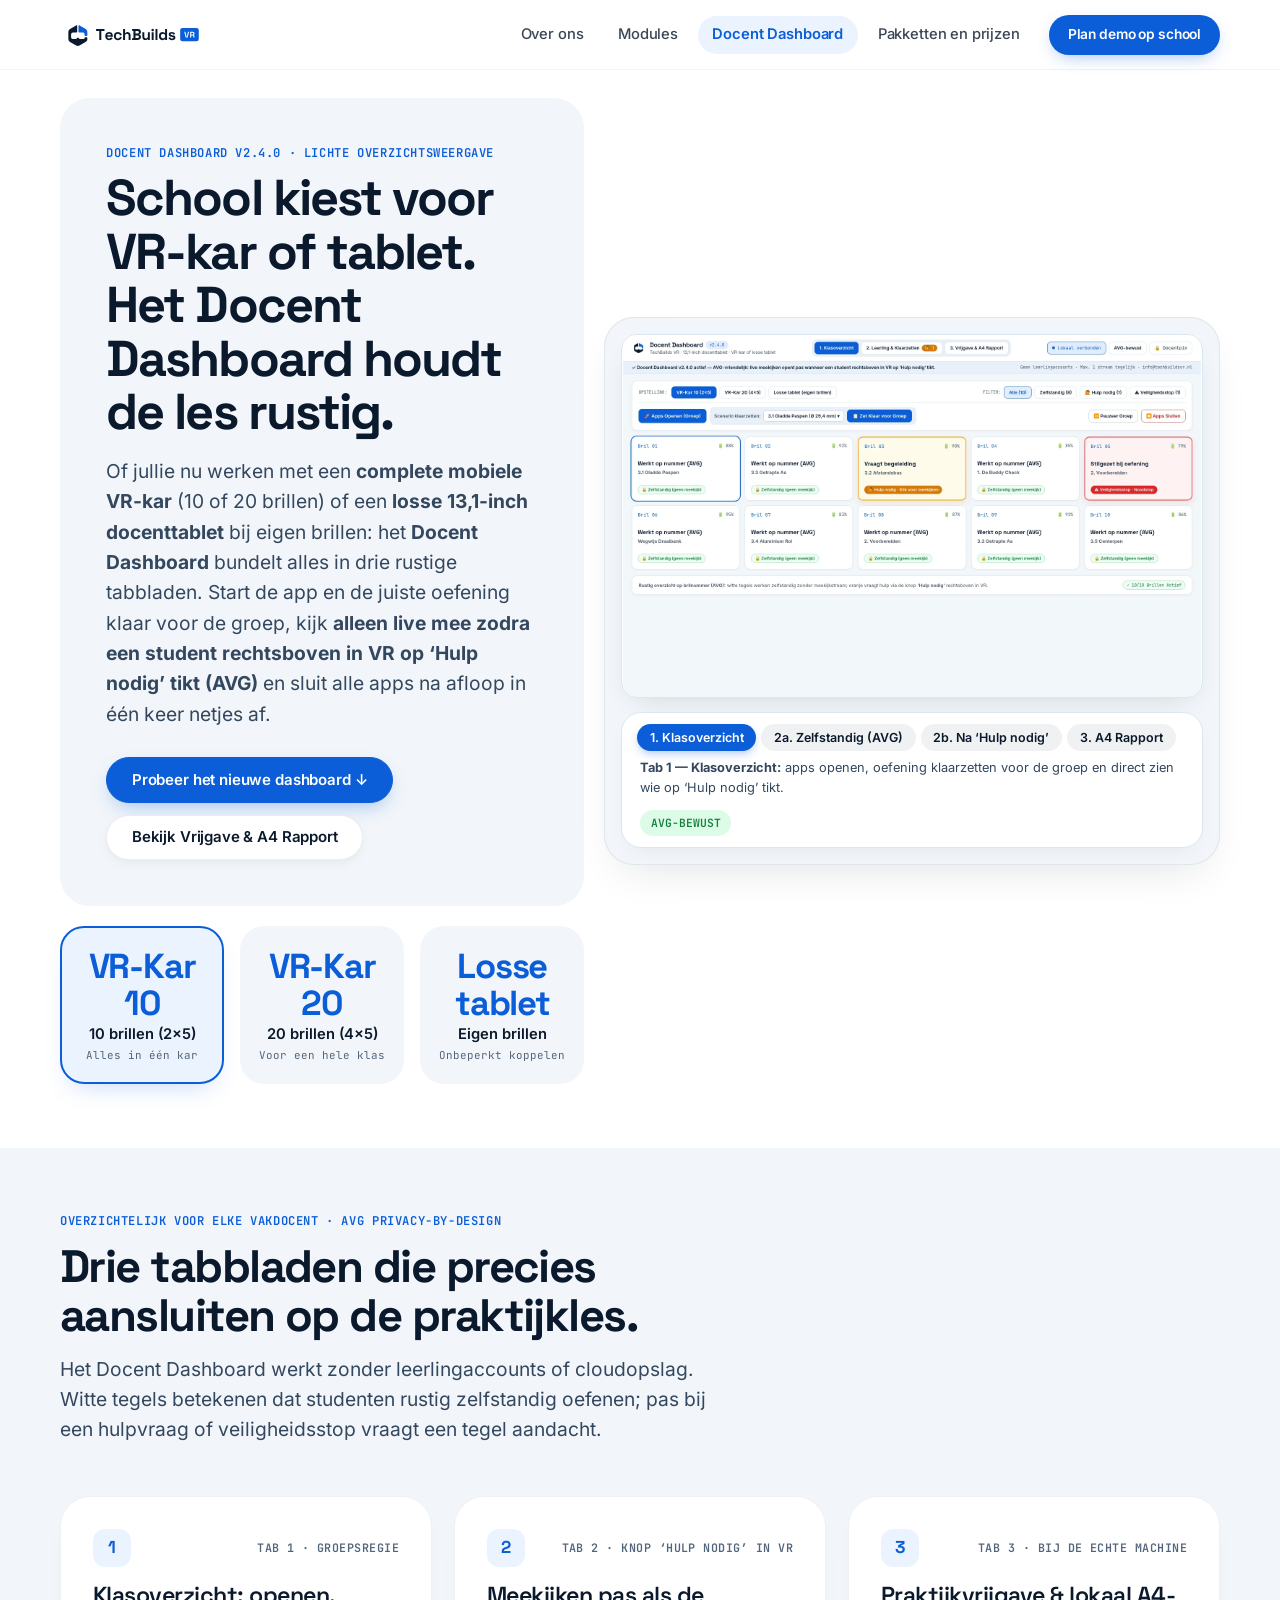
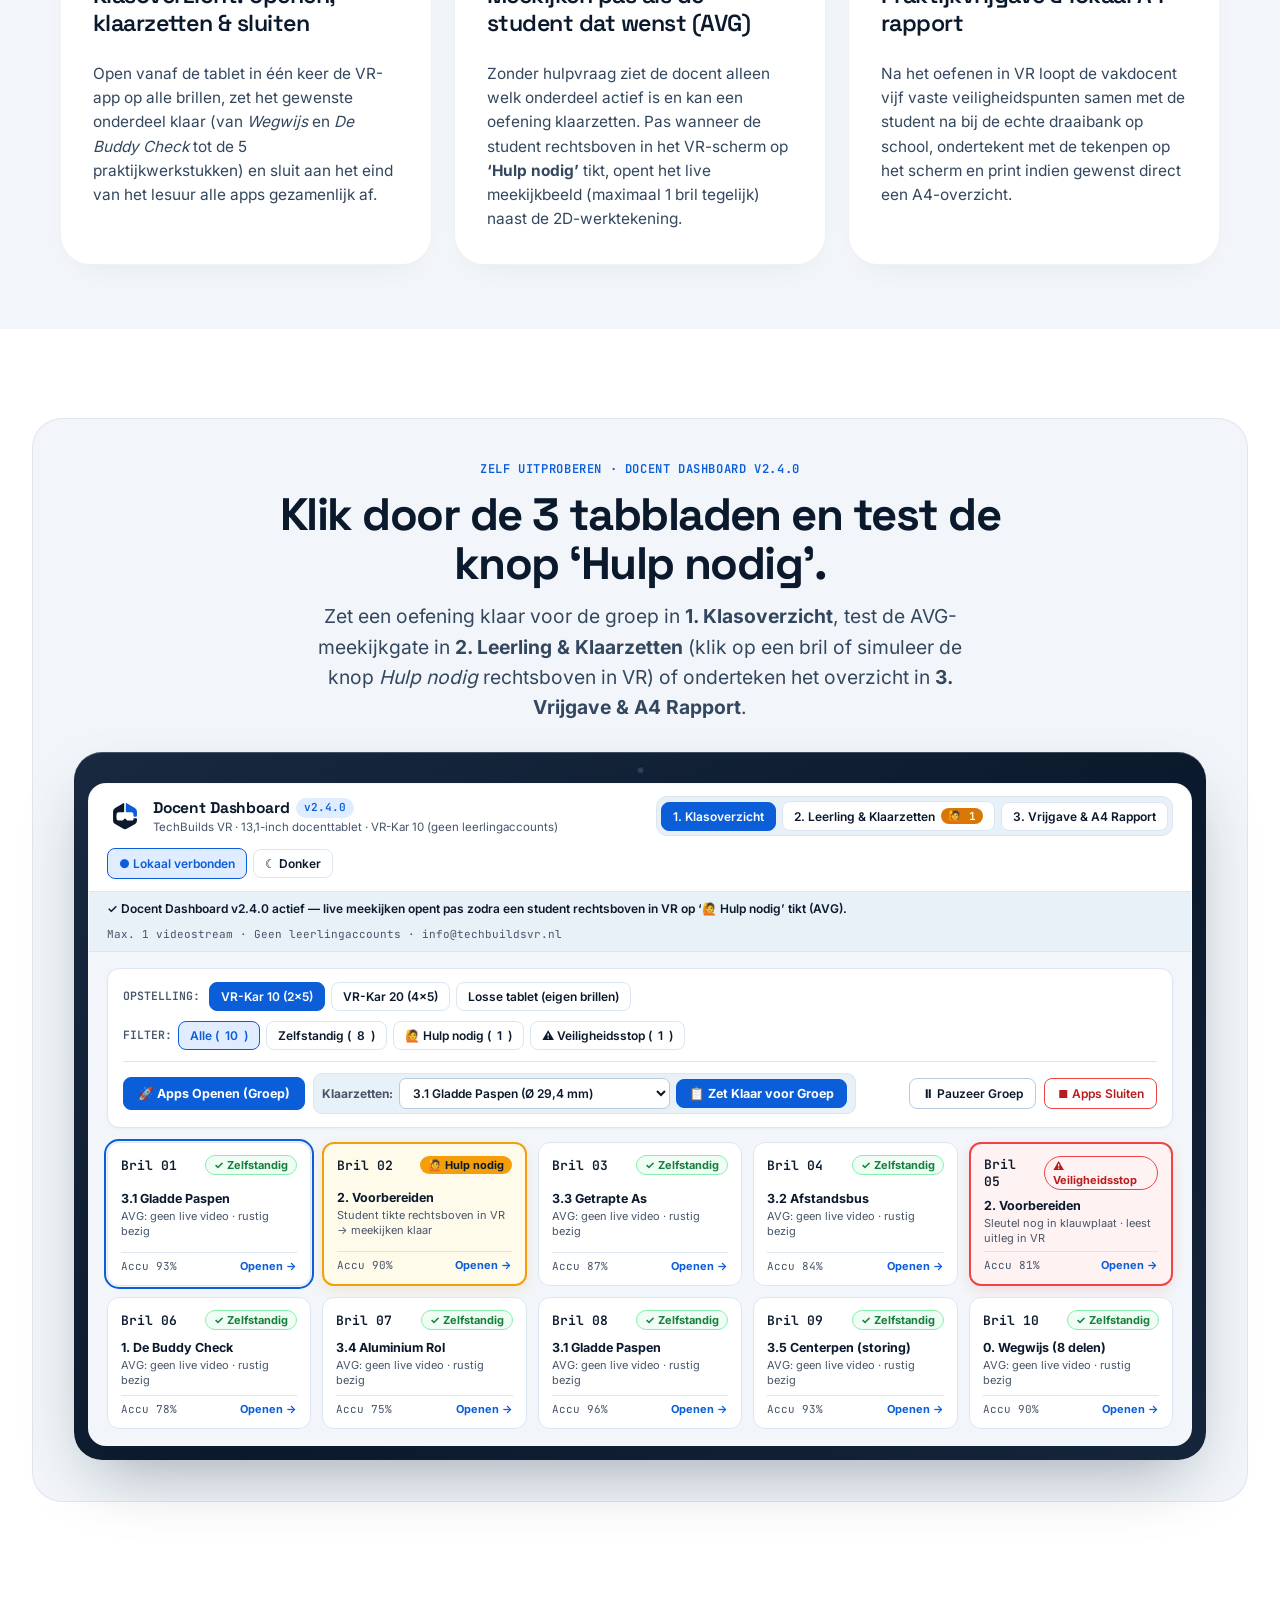
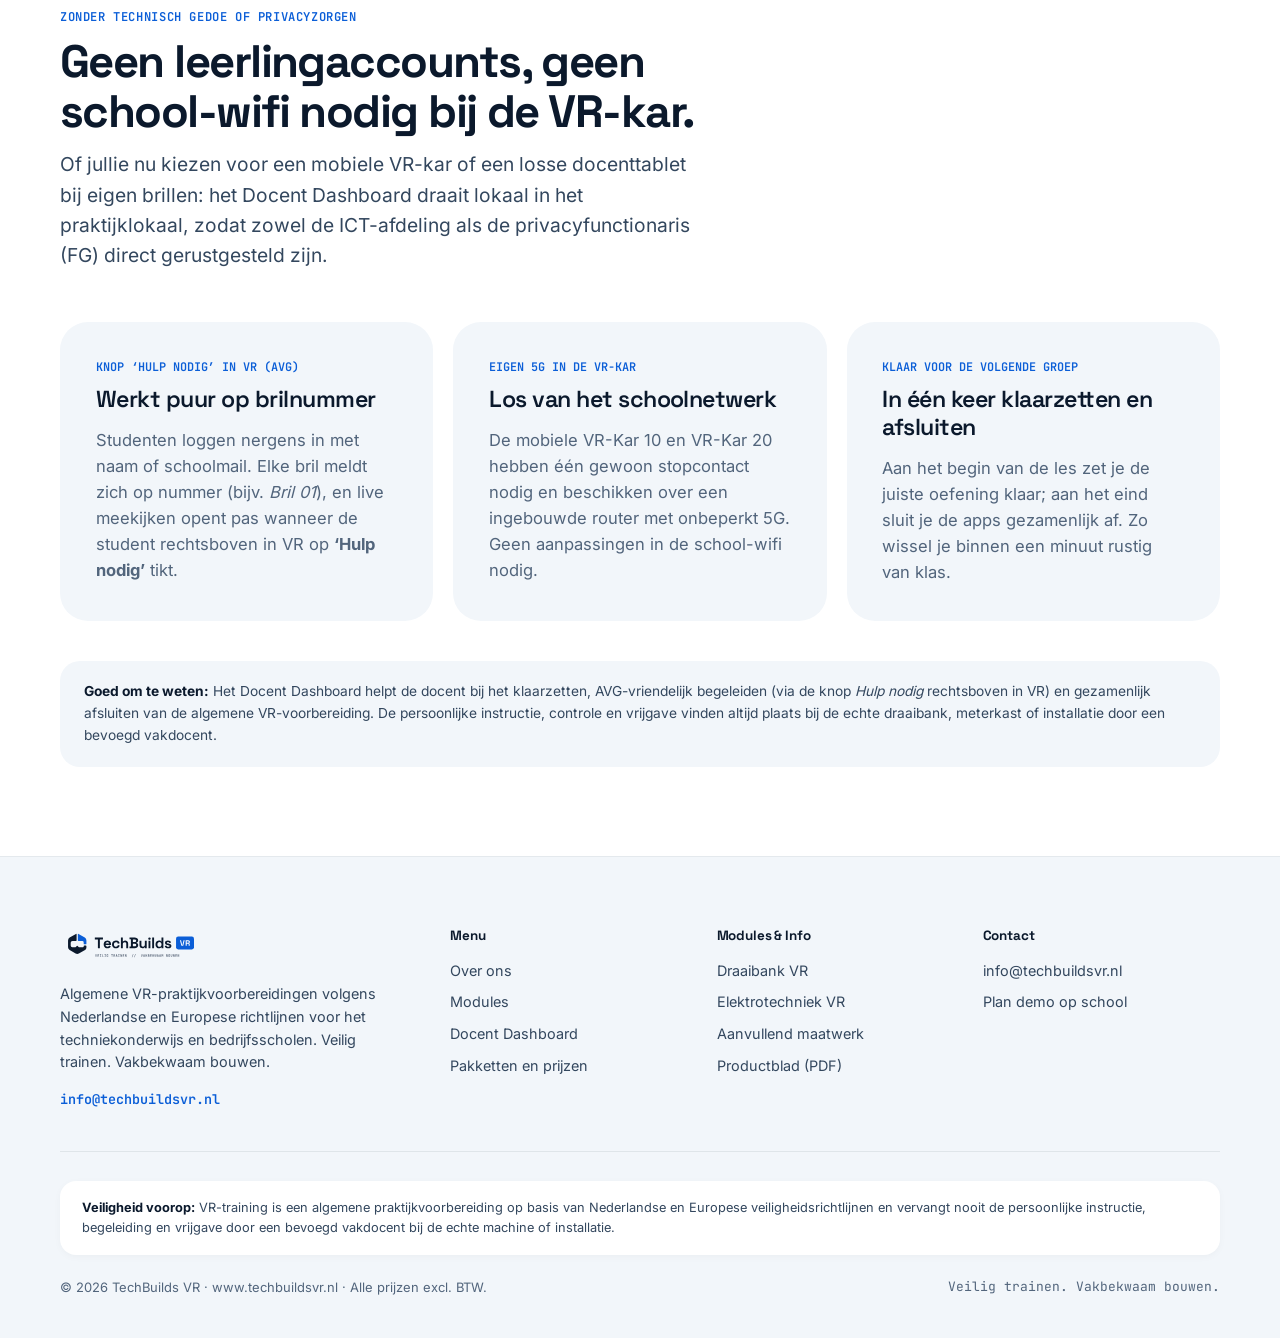
==== commit 43cd871f: "Website v2.5: Docent Dashboard v2.4.0 (lichte 3-tab weergave, AVG 'Hulp nodig' knop in VR & A4 vrijg" ====
--- a/docentapp-tablet.html
+++ b/docentapp-tablet.html
@@ -3,10 +3,10 @@
 <head>
   <meta charset="UTF-8" />
   <meta name="viewport" content="width=device-width, initial-scale=1.0" />
-  <title>Teacher Dashboard — Keuze voor VR-kar of Tablet &amp; AVG-vriendelijk Begeleiden | TechBuilds VR</title>
-  <meta name="description" content="School kiest voor een mobiele VR-kar of losse docenttablet. Het Teacher Dashboard helpt de docent studenten begeleiden: opstarten van app en scenario, meekijken indien nodig en gewenst door de student (AVG) en gezamenlijk afsluiten van de apps." />
-  <meta property="og:title" content="Teacher Dashboard — VR-kar of tablet · AVG-vriendelijk begeleiden | TechBuilds VR" />
-  <meta property="og:description" content="Eenvoudig apps en scenario's opstarten, alleen meekijken wanneer nodig en gewenst door de student (AVG) en na afloop de apps centraal afsluiten." />
+  <title>Docent Dashboard — Keuze voor VR-kar of Tablet &amp; AVG-vriendelijk Begeleiden | TechBuilds VR</title>
+  <meta name="description" content="School kiest voor een mobiele VR-kar of losse docenttablet. Het Docent Dashboard v2.4.0 helpt de docent rustig begeleiden: apps en oefeningen klaarzetten, pas meekijken nadat de student rechtsboven in VR op ‘Hulp nodig’ tikt (AVG) en gezamenlijk afsluiten." />
+  <meta property="og:title" content="Docent Dashboard — VR-kar of tablet · AVG-vriendelijk begeleiden | TechBuilds VR" />
+  <meta property="og:description" content="Lichte Blueprint-weergave in 3 overzichtelijke tabbladen: 1. Klasoverzicht, 2. Leerling &amp; Klaarzetten (met ‘Hulp nodig’-knop rechtsboven in VR) en 3. Vrijgave &amp; A4 Rapport." />
   <meta property="og:image" content="assets/img/logo/OpenGraph_Social_Preview_1200x630.png" />
   <link rel="icon" type="image/svg+xml" href="assets/img/logo/favicon.svg" />
   <link rel="icon" type="image/png" sizes="32x32" href="assets/img/logo/favicon-32x32.png" />
@@ -28,7 +28,7 @@
           <ul class="nav-links">
             <li><a href="index.html" class="nav-link" id="navLinkHome">Over ons</a></li>
             <li><a href="modules.html" class="nav-link" id="navLinkModules">Modules</a></li>
-            <li><a href="docentapp-tablet.html" class="nav-link" aria-current="page" id="navLinkTablet">Teacher Dashboard</a></li>
+            <li><a href="docentapp-tablet.html" class="nav-link" aria-current="page" id="navLinkTablet">Docent Dashboard</a></li>
             <li><a href="prijzen-contact.html" class="nav-link" id="navLinkPrijzen">Pakketten en prijzen</a></li>
           </ul>
         </nav>
@@ -54,7 +54,7 @@
         <ul class="mobile-drawer-list">
           <li><a href="index.html" id="mobLinkHome">Over ons</a></li>
           <li><a href="modules.html" id="mobLinkModules">Modules</a></li>
-          <li><a href="docentapp-tablet.html" aria-current="page" id="mobLinkTablet">Teacher Dashboard</a></li>
+          <li><a href="docentapp-tablet.html" aria-current="page" id="mobLinkTablet">Docent Dashboard</a></li>
           <li><a href="prijzen-contact.html" id="mobLinkPrijzen">Pakketten en prijzen</a></li>
         </ul>
         <a href="prijzen-contact.html?onderwerp=demo#aanvraag" class="btn btn-primary" id="mobCtaDemo" style="width:100%;">Plan demo op school</a>
@@ -63,31 +63,32 @@
   </header>
 
   <main id="hoofdinhoud" class="no-print">
-    <!-- Hero Teacher Dashboard -->
-    <section class="hero-bento" aria-label="Teacher Dashboard Overzicht">
+    <!-- Hero Docent Dashboard v2.4.0 -->
+    <section class="hero-bento" aria-label="Docent Dashboard Overzicht">
       <div class="container hero-bento-grid">
         <div class="hero-bento-left">
           <div class="bento-statement-tile">
-            <h1 class="h1-page">School kiest voor VR-kar of tablet. De docent begeleidt in rust.</h1>
+            <span class="section-kicker" style="margin-bottom:0.5rem;display:block;">Docent Dashboard v2.4.0 · Lichte overzichtsweergave</span>
+            <h1 class="h1-page">School kiest voor VR-kar of tablet. Het Docent Dashboard houdt de les rustig.</h1>
             <p class="lead">
-              Of jullie nu kiezen voor een <strong>complete mobiele VR-kar</strong> (met 10 of 20 brillen) of een <strong>losse 13,1-inch docenttablet</strong> bij eigen brillen: de tablet helpt de docent om studenten praktisch te begeleiden. Denk aan het <strong>opstarten van de app en het scenario</strong>, <strong>meekijken indien nodig en gewenst door de student (AVG)</strong> en het <strong>gezamenlijk afsluiten van de apps</strong>.
+              Of jullie nu werken met een <strong>complete mobiele VR-kar</strong> (10 of 20 brillen) of een <strong>losse 13,1-inch docenttablet</strong> bij eigen brillen: het <strong>Docent Dashboard</strong> bundelt alles in drie rustige tabbladen. Start de app en de juiste oefening klaar voor de groep, kijk <strong>alleen live mee zodra een student rechtsboven in VR op ‘Hulp nodig’ tikt (AVG)</strong> en sluit alle apps na afloop in één keer netjes af.
             </p>
             <div class="btn-group">
-              <a href="#live-simulator" class="btn btn-primary" id="tabletHeroSimBtn">Probeer het dashboard hieronder ↓</a>
-              <button type="button" class="btn btn-white" id="tabletHeroReportBtn">Bekijk voorbeeld A4-rapport</button>
+              <a href="#live-simulator" class="btn btn-primary" id="tabletHeroSimBtn">Probeer het nieuwe dashboard ↓</a>
+              <button type="button" class="btn btn-white" id="tabletHeroReportBtn">Bekijk Vrijgave &amp; A4 Rapport</button>
             </div>
           </div>
 
           <div class="hero-metrics-row" role="group" aria-label="Kies opstelling in het voorbeeld">
             <button type="button" class="bento-metric-tile is-active" data-hero-profile="kar10" id="tabletTileKar10">
               <span class="metric-num">VR-Kar 10</span>
-              <span class="metric-label">10 brillen + tablet</span>
+              <span class="metric-label">10 brillen (2×5)</span>
               <span class="metric-sub">Alles in één kar</span>
             </button>
 
             <button type="button" class="bento-metric-tile" data-hero-profile="kar20" id="tabletTileKar20">
               <span class="metric-num">VR-Kar 20</span>
-              <span class="metric-label">20 brillen + tablet</span>
+              <span class="metric-label">20 brillen (4×5)</span>
               <span class="metric-sub">Voor een hele klas</span>
             </button>
 
@@ -99,11 +100,17 @@
           </div>
         </div>
 
-        <div class="hero-photo-tile hero-photo-tile--subpage">
-          <img src="assets/img/brand/pakket_regietablet_vr_set.webp" class="hero-photo-img" alt="13,1-inch docenttablet met het Teacher Dashboard naast de bijbehorende tekenpen, een VR-bril en een schuifmaat" width="1200" height="896" />
-          <div class="hero-frosted-dock">
+        <div class="hero-photo-tile hero-photo-tile--dashboard">
+          <img id="ddHeroShotImg" src="assets/img/dashboard/dashboard_01_klasoverzicht_v2_4.webp" class="hero-photo-img" alt="Tabblad 1 Klasoverzicht van het lichte Docent Dashboard v2.4.0 met 10 genummerde VR-brillen, groepsknoppen voor opstarten en klaarzetten en oranje melding bij Hulp nodig" width="1600" height="1000" />
+          <div class="hero-frosted-dock" aria-label="Bekijk de 4 schermen van Docent Dashboard v2.4.0">
+            <div class="hero-dock-pills" role="tablist">
+              <button type="button" class="hero-dock-pill is-active" role="tab" aria-selected="true" data-dd-shot="1" id="ddShotBtn1">1. Klasoverzicht</button>
+              <button type="button" class="hero-dock-pill" role="tab" aria-selected="false" data-dd-shot="2" id="ddShotBtn2">2a. Zelfstandig (AVG)</button>
+              <button type="button" class="hero-dock-pill" role="tab" aria-selected="false" data-dd-shot="3" id="ddShotBtn3">2b. Na ‘Hulp nodig’</button>
+              <button type="button" class="hero-dock-pill" role="tab" aria-selected="false" data-dd-shot="4" id="ddShotBtn4">3. A4 Rapport</button>
+            </div>
             <div class="hero-dock-caption-row">
-              <span><strong>13,1-inch docenttablet</strong> · geen leerlingaccounts nodig · AVG-vriendelijk begeleiden</span>
+              <span id="ddHeroShotCaption"><strong>Tab 1 — Klasoverzicht:</strong> apps openen, oefening klaarzetten voor de groep en direct zien wie op ‘Hulp nodig’ tikt.</span>
               <span class="status-badge status-safe">AVG-BEWUST</span>
             </div>
           </div>
@@ -111,14 +118,14 @@
       </div>
     </section>
 
-    <!-- De 3 begeleidingsfuncties van de docenttablet (AVG) -->
-    <section class="section section-tight section-paper" id="begeleiding-avg" aria-label="Hoe de docenttablet helpt bij het begeleiden">
+    <!-- De 3 overzichtelijke tabbladen van Docent Dashboard v2.4.0 -->
+    <section class="section section-tight section-paper" id="begeleiding-avg" aria-label="De drie tabbladen van het Docent Dashboard">
       <div class="container">
         <div class="section-intro">
-          <span class="section-kicker">Praktisch hulpmiddel voor de docent · AVG-vriendelijk</span>
-          <h2 class="h2-section">Drie simpele taken tijdens de praktijkles.</h2>
+          <span class="section-kicker">Overzichtelijk voor elke vakdocent · AVG Privacy-by-Design</span>
+          <h2 class="h2-section">Drie tabbladen die precies aansluiten op de praktijkles.</h2>
           <p class="lead">
-            Het Teacher Dashboard is geen controlesysteem met leerlingprofielen, maar een rustige afstandsbediening waarmee de docent studenten op weg helpt.
+            Het Docent Dashboard werkt zonder leerlingaccounts of cloudopslag. Witte tegels betekenen dat studenten rustig zelfstandig oefenen; pas bij een hulpvraag of veiligheidsstop vraagt een tegel aandacht.
           </p>
         </div>
 
@@ -126,168 +133,320 @@
           <article class="part-step-card">
             <div class="part-step-header">
               <span class="part-step-num">1</span>
-              <span class="part-step-tag">Voor de start</span>
-            </div>
-            <h3 class="h3-card">App en scenario opstarten</h3>
+              <span class="part-step-tag">Tab 1 · Groepsregie</span>
+            </div>
+            <h3 class="h3-card">Klasoverzicht: openen, klaarzetten &amp; sluiten</h3>
             <p>
-              Zet vanaf de tablet voor één bril of voor de hele groep direct de juiste app en het gewenste onderdeel klaar (bijvoorbeeld <em>De Buddy Check</em>, <em>Voorbereiden &amp; veiligheid</em> of één van de 5 werkstukken).
+              Open vanaf de tablet in één keer de VR-app op alle brillen, zet het gewenste onderdeel klaar (van <em>Wegwijs</em> en <em>De Buddy Check</em> tot de 5 praktijkwerkstukken) en sluit aan het eind van het lesuur alle apps gezamenlijk af.
             </p>
           </article>
 
           <article class="part-step-card">
             <div class="part-step-header">
               <span class="part-step-num">2</span>
-              <span class="part-step-tag">Alleen op verzoek · AVG</span>
-            </div>
-            <h3 class="h3-card">Meekijken indien nodig en gewenst</h3>
+              <span class="part-step-tag">Tab 2 · Knop ‘Hulp nodig’ in VR</span>
+            </div>
+            <h3 class="h3-card">Meekijken pas als de student dat wenst (AVG)</h3>
             <p>
-              Brillen werken op nummer (<em>Bril 01</em>, <em>Bril 02</em>), zonder accounts of cloudopslag. De docent kijkt alleen mee wanneer begeleiding nodig is én dit gewenst is door de student, met volledig respect voor de AVG.
+              Zonder hulpvraag ziet de docent alleen welk onderdeel actief is en kan een oefening klaarzetten. Pas wanneer de student rechtsboven in het VR-scherm op <strong>‘Hulp nodig’</strong> tikt, opent het live meekijkbeeld (maximaal 1 bril tegelijk) naast de 2D-werktekening.
             </p>
           </article>
 
           <article class="part-step-card">
             <div class="part-step-header">
               <span class="part-step-num">3</span>
-              <span class="part-step-tag">Einde van de oefening</span>
-            </div>
-            <h3 class="h3-card">Apps netjes afsluiten</h3>
+              <span class="part-step-tag">Tab 3 · Bij de echte machine</span>
+            </div>
+            <h3 class="h3-card">Praktijkvrijgave &amp; lokaal A4-rapport</h3>
             <p>
-              Is de groep klaar met oefenen? Dan sluit de docent de apps op alle brillen in één keer gezamenlijk af. De brillen kunnen direct terug in de lader en staan schoon klaar voor het volgende lesuur.
+              Na het oefenen in VR loopt de vakdocent vijf vaste veiligheidspunten samen met de student na bij de echte draaibank op school, ondertekent met de tekenpen op het scherm en print indien gewenst direct een A4-overzicht.
             </p>
           </article>
         </div>
       </div>
     </section>
 
-    <!-- Interactief Voorbeeld van het Teacher Dashboard -->
-    <section class="pro-podium-wrap" id="live-simulator" aria-label="Interactief voorbeeld van het Teacher Dashboard">
+    <!-- Live Interactief Docent Dashboard v2.4.0 (Lichte Blueprint-UI) -->
+    <section class="section section-surface" id="live-simulator" aria-label="Interactief voorbeeld van Docent Dashboard v2.4.0">
       <div class="container-wide">
-        <div class="pro-podium theme-dark">
-          <div class="section-intro-center" style="margin-bottom:2rem;">
-            <span class="section-kicker">Zelf uitproberen</span>
-            <h2 class="h2-section">Probeer opstarten, AVG-meekijken en afsluiten.</h2>
+        <div class="dd-podium-light">
+          <div class="section-intro-center" style="margin-bottom:1.85rem;">
+            <span class="section-kicker">Zelf uitproberen · Docent Dashboard v2.4.0</span>
+            <h2 class="h2-section">Klik door de 3 tabbladen en test de knop ‘Hulp nodig’.</h2>
             <p class="lead">
-              Kies hieronder een onderdeel om op te starten, klik op een bril waar een student hulp vraagt om mee te kijken (AVG), of sluit alle apps in één keer af.
+              Zet een oefening klaar voor de groep in <strong>1. Klasoverzicht</strong>, test de AVG-meekijkgate in <strong>2. Leerling &amp; Klaarzetten</strong> (klik op een bril of simuleer de knop <em>Hulp nodig</em> rechtsboven in VR) of onderteken het overzicht in <strong>3. Vrijgave &amp; A4 Rapport</strong>.
             </p>
           </div>
 
-          <!-- 13,1" Tablet-Frame -->
-          <div class="tablet-chassis" id="docentCockpitSim" data-slots="10">
+          <div class="dd-tablet-bezel">
             <div class="tablet-camera-dot" aria-hidden="true"></div>
-            <div class="tablet-screen">
-              <!-- Meldingenbalk bovenin het scherm -->
-              <div class="cockpit-live-toast" id="cockpitLiveBanner" role="status" aria-live="polite">
-                <span id="cockpitActionToast">● Brillen verbonden op nummer (geen leerlingaccounts) — start een scenario, kijk mee op verzoek (AVG) of sluit de apps af.</span>
-                <span class="mono" style="font-size:0.68rem;color:#94A3B8;white-space:nowrap;">AVG-VRIENDELIJK</span>
-              </div>
-
-              <!-- Bovenbalk: Logo + Keuze VR-Kar of Losse Tablet -->
-              <div class="tablet-topbar">
-                <div class="tablet-brand-row">
-                  <img src="assets/img/logo/TechBuildsVR_Logo_DarkBG.svg" alt="TechBuilds VR" class="tablet-brand-logo" width="96" height="26" />
+
+            <div class="dd-screen" id="docentCockpitSim" data-slots="10">
+              <!-- Topbar van Docent Dashboard v2.4.0 -->
+              <div class="dd-topbar">
+                <div class="dd-brand">
+                  <img src="assets/img/logo/TechBuildsVR_Icon_Symbol.svg" alt="TechBuilds VR" width="36" height="36" />
                   <div>
-                    <span id="cockpitProtocolLine" class="mono" style="font-size:0.71rem;color:#38BDF8;display:block;">OPSTELLING · VR-KAR 10 (10 BRILLEN VERBONDEN · GEEN ACCOUNTS)</span>
-                    <strong id="cockpitSelHeader" style="font-family:var(--tb-font-display);font-size:1.03rem;">Bril 02 — Hulp gevraagd bij Onderdeel 2 (meekijken gewenst)</strong>
+                    <div style="display:flex;align-items:center;gap:7px;">
+                      <strong style="font-family:var(--tb-font-display);font-size:15.5px;letter-spacing:-0.01em;">Docent Dashboard</strong>
+                      <span class="dd-badge mono" style="background:var(--dd-cobalt-soft);color:var(--dd-cobalt);">v2.4.0</span>
+                    </div>
+                    <div id="ddSubtitleLine" style="font-size:11.5px;color:var(--dd-muted);">TechBuilds VR · 13,1-inch docenttablet · VR-Kar 10 (geen leerlingaccounts)</div>
                   </div>
                 </div>
 
-                <div class="segmented-control segmented-control-dark" role="tablist" aria-label="Kies kar of losse tablet">
-                  <button type="button" class="segmented-btn is-active" role="tab" aria-selected="true" data-cockpit-profile="kar10" id="btnProfileKar10">VR-Kar 10</button>
-                  <button type="button" class="segmented-btn" role="tab" aria-selected="false" data-cockpit-profile="kar20" id="btnProfileKar20">VR-Kar 20</button>
-                  <button type="button" class="segmented-btn" role="tab" aria-selected="false" data-cockpit-profile="unlimited" id="btnProfileUnl">Losse tablet (eigen brillen)</button>
+                <!-- 3 Hoofdtabbladen -->
+                <div class="dd-nav-tabs" role="tablist" aria-label="Tabbladen Docent Dashboard">
+                  <button type="button" class="dd-pill is-active" role="tab" aria-selected="true" data-dd-tab="KLAS" id="ddNavKlas">1. Klasoverzicht</button>
+                  <button type="button" class="dd-pill" role="tab" aria-selected="false" data-dd-tab="LEERLING" id="ddNavLeerling">
+                    <span>2. Leerling &amp; Klaarzetten</span>
+                    <span id="ddHelpNavBadge" class="mono" style="background:#D97706;color:#FFFFFF;border-radius:999px;padding:1px 7px;font-size:11px;font-weight:700;">🙋 1</span>
+                  </button>
+                  <button type="button" class="dd-pill" role="tab" aria-selected="false" data-dd-tab="RAPPORT" id="ddNavRapport">3. Vrijgave &amp; A4 Rapport</button>
+                </div>
+
+                <!-- Systeemstatus & Licht/Donker wisselaar -->
+                <div style="display:flex;align-items:center;gap:6px;flex-wrap:wrap;">
+                  <span class="dd-pill is-soft-active mono" style="cursor:default;">● Lokaal verbonden</span>
+                  <button type="button" class="dd-pill" id="ddThemeBtn" title="Wissel tussen lichte en donkere weergave">☾ Donker</button>
                 </div>
               </div>
 
-              <!-- Filterbalk + De 3 Kernacties: Opstarten, Pauzeren/Begeleiden, Apps afsluiten -->
-              <div class="tablet-toolbar-row">
-                <div class="btn-group" style="gap:0.4rem;">
-                  <button type="button" class="cam-pill is-active" data-cockpit-filter="all" id="filterAllBtn">Alle brillen</button>
-                  <button type="button" class="cam-pill" data-cockpit-filter="active" id="filterActiveBtn">Zelfstandig bezig</button>
-                  <button type="button" class="cam-pill" data-cockpit-filter="attention" id="filterWarnBtn">Hulp gevraagd</button>
-                  <span id="cockpitStreamBadge" class="mono" style="font-size:0.72rem;color:#38BDF8;margin-left:0.35rem;">GESELECTEERD: BRIL 02</span>
+              <!-- Live Statusbalk -->
+              <div class="dd-statusbar" id="ddStatusBar" role="status" aria-live="polite">
+                <span id="ddStatusText" style="font-weight:600;">✓ Docent Dashboard v2.4.0 actief — live meekijken opent pas zodra een student rechtsboven in VR op ‘🙋 Hulp nodig’ tikt (AVG).</span>
+                <span class="mono" style="color:var(--dd-muted);font-size:11px;">Max. 1 videostream · Geen leerlingaccounts · info@techbuildsvr.nl</span>
+              </div>
+
+              <!-- Inhoud van de 3 Tabbladen -->
+              <div class="dd-body">
+                <!-- TAB 1: KLASOVERZICHT -->
+                <div id="ddTabKlas">
+                  <div class="dd-card" style="padding:13px 15px;margin-bottom:14px;">
+                    <div style="display:flex;flex-wrap:wrap;align-items:center;justify-content:space-between;gap:10px;padding-bottom:11px;border-bottom:1px solid var(--dd-border);">
+                      <div style="display:flex;align-items:center;gap:6px;flex-wrap:wrap;">
+                        <span class="mono" style="font-weight:700;font-size:11.5px;color:var(--dd-muted);margin-right:3px;">OPSTELLING:</span>
+                        <button type="button" class="dd-pill is-active" data-cockpit-profile="kar10" id="btnProfileKar10">VR-Kar 10 (2×5)</button>
+                        <button type="button" class="dd-pill" data-cockpit-profile="kar20" id="btnProfileKar20">VR-Kar 20 (4×5)</button>
+                        <button type="button" class="dd-pill" data-cockpit-profile="unlimited" id="btnProfileUnl">Losse tablet (eigen brillen)</button>
+                      </div>
+
+                      <div style="display:flex;align-items:center;gap:6px;flex-wrap:wrap;">
+                        <span class="mono" style="font-weight:700;font-size:11.5px;color:var(--dd-muted);">FILTER:</span>
+                        <button type="button" class="dd-pill is-soft-active" data-dd-filter="ALL" id="ddFltAll">Alle (<span id="ddCntAll">10</span>)</button>
+                        <button type="button" class="dd-pill" data-dd-filter="SELF" id="ddFltSelf">Zelfstandig (<span id="ddCntSelf">8</span>)</button>
+                        <button type="button" class="dd-pill" data-dd-filter="HELP" id="ddFltHelp">🙋 Hulp nodig (<span id="ddCntHelp">1</span>)</button>
+                        <button type="button" class="dd-pill" data-dd-filter="FREEZE" id="ddFltFreeze">⚠ Veiligheidsstop (<span id="ddCntFreeze">1</span>)</button>
+                      </div>
+                    </div>
+
+                    <div style="display:flex;flex-wrap:wrap;align-items:center;justify-content:space-between;gap:10px;padding-top:11px;">
+                      <div style="display:flex;align-items:center;gap:8px;flex-wrap:wrap;">
+                        <button type="button" class="dd-btn-primary" id="ddBtnOpenGroup">🚀 Apps Openen (Groep)</button>
+                        <div style="display:flex;align-items:center;gap:6px;background:var(--dd-subtle);padding:4px 8px;border-radius:9px;border:1px solid var(--dd-border);flex-wrap:wrap;">
+                          <label for="ddGroupExSelect" style="font-size:12px;font-weight:700;color:var(--dd-muted);">Klaarzetten:</label>
+                          <select id="ddGroupExSelect" class="dd-select">
+                            <option value="TOUR">Wegwijs op de draaibank (8 onderdelen)</option>
+                            <option value="M1">1. De Buddy Check (PBM &amp; kleding)</option>
+                            <option value="P2">2. Voorbereiden &amp; veiligheidstraining</option>
+                            <option value="OBJ_1" selected>3.1 Gladde Paspen (Ø 29,4 mm)</option>
+                            <option value="OBJ_2">3.2 Afstandsbus (Kopvlak + Ø 29,0 mm)</option>
+                            <option value="OBJ_3">3.3 Getrapte As (Ø 29,4 &amp; Ø 28,0 mm)</option>
+                            <option value="OBJ_4">3.4 Aluminium Rol (Ø 28,6 mm)</option>
+                            <option value="OBJ_5">3.5 Centerpen (met storing)</option>
+                          </select>
+                          <button type="button" class="dd-btn-primary" style="padding:6px 12px;" id="ddBtnStageGroup">📋 Zet Klaar voor Groep</button>
+                        </div>
+                      </div>
+
+                      <div style="display:flex;align-items:center;gap:8px;flex-wrap:wrap;">
+                        <button type="button" class="dd-btn-outline" id="ddBtnPauseGroup">⏸ Pauzeer Groep</button>
+                        <button type="button" class="dd-btn-outline" style="color:var(--dd-err);border-color:var(--dd-err-border);" id="ddBtnCloseGroup">⏹ Apps Sluiten</button>
+                      </div>
+                    </div>
+                  </div>
+
+                  <!-- 5-koloms Bril-tegelrooster -->
+                  <div id="ddBentoGrid" class="dd-bento-grid" aria-label="Verbonden VR-brillen op nummer"></div>
                 </div>
 
-                <div class="btn-group" style="gap:0.45rem;">
-                  <button type="button" class="btn btn-primary btn-sm" id="btnCockpitStartScenario">▶ Start app &amp; scenario</button>
-                  <button type="button" class="btn btn-dark-pill btn-sm" id="btnCockpitGroupPause">⏸ Pauzeer uitleg</button>
-                  <button type="button" class="btn btn-dark-pill btn-sm" id="btnCockpitCloseApps">⏹ Sluit apps af</button>
-                  <button type="button" class="btn btn-dark-pill btn-sm" id="btnCockpitOpenReport">A4-overzicht</button>
-                </div>
-              </div>
-
-              <!-- Klikbare Bril-tegels -->
-              <div class="headset-slots-grid" id="cockpitSlotsGrid" aria-label="Verbonden VR-brillen op nummer"></div>
-
-              <!-- Onderste Split: AVG-Meekijkscherm + Scenario & Hulpknoppen -->
-              <div class="cockpit-split">
-                <div class="cockpit-box">
-                  <div style="display:flex;justify-content:space-between;align-items:center;gap:0.5rem;margin-bottom:0.45rem;flex-wrap:wrap;">
-                    <span class="mono" style="font-size:0.73rem;color:#CBD5E1;">BEGELEIDINGSSCHERM · ALLEEN INDIEN NODIG EN GEWENST DOOR STUDENT (AVG)</span>
-                    <span id="cockpitReplayReadout" class="mono" style="font-size:0.73rem;color:#22C55E;">● MEEKIJKEN OP VERZOEK</span>
+                <!-- TAB 2: LEERLING & KLAARZETTEN -->
+                <div id="ddTabLeerling" style="display:none;">
+                  <div class="dd-card" style="padding:9px 13px;margin-bottom:12px;display:flex;align-items:center;justify-content:space-between;gap:10px;flex-wrap:wrap;">
+                    <div id="ddStudentStrip" style="display:flex;align-items:center;gap:6px;overflow-x:auto;flex:1;"></div>
+                    <button type="button" class="dd-btn-warn" id="ddSimHelpBtn">🙋 Simuleer VR-klik rechtsboven: ‘Hulp nodig’</button>
                   </div>
 
-                  <div id="cockpitAvgStrip" class="avg-consent-strip">
-                    <span id="cockpitAvgText">✓ Student op Bril 02 vraagt hulp en geeft toestemming om mee te kijken (AVG).</span>
-                    <button type="button" class="cam-pill" id="btnToggleAvgConsent" style="flex-shrink:0;">Meekijken sluiten</button>
-                  </div>
-
-                  <canvas id="cockpitBlueprintCanvas" class="blueprint-canvas" width="640" height="220"></canvas>
-
-                  <!-- Camerahoeken -->
-                  <div class="spectator-cams" aria-label="Kies camerahoek tijdens meekijken">
-                    <span class="mono" style="font-size:0.68rem;color:#94A3B8;margin-right:0.25rem;">WEERGAVE:</span>
-                    <button type="button" class="cam-pill is-active" data-spectator-cam="OVERVIEW_3Q" id="camBtnOverview">Overzicht</button>
-                    <button type="button" class="cam-pill" data-spectator-cam="CUT_ZONE" id="camBtnCutZone">Dicht op werkstuk</button>
-                    <button type="button" class="cam-pill" data-spectator-cam="CHUCK_CLOSE" id="camBtnChuck">Klauwplaat &amp; kap</button>
-                    <button type="button" class="cam-pill" data-spectator-cam="SPEED_CHART" id="camBtnSpeed">Toerentabel</button>
-                  </div>
-
-                  <div class="telemetry-row">
-                    <div class="telemetry-cell">
-                      <span class="telemetry-label">ONDERDEEL</span>
-                      <span class="telemetry-val" id="telRpm">Deel 2 · Veilig</span>
-                    </div>
-                    <div class="telemetry-cell">
-                      <span class="telemetry-label">SLEDEPOSITIE</span>
-                      <span class="telemetry-val" id="telCarriage">118,0 mm</span>
-                    </div>
-                    <div class="telemetry-cell">
-                      <span class="telemetry-label">DIAMETER</span>
-                      <span class="telemetry-val" id="telDia">Ø 30,0 mm</span>
-                    </div>
-                    <div class="telemetry-cell">
-                      <span class="telemetry-label">BESCHERMKAP</span>
-                      <span class="telemetry-val" id="telGate">SLEUTEL ERIN</span>
+                  <div class="dd-split-guidance">
+                    <!-- Linkerkolom: AVG-afgeschermde status OF Live Meekijk-studio -->
+                    <div id="ddLeftGuidancePane"></div>
+
+                    <!-- Rechterkolom: App Openen & 8 Oefeningen Klaarzetten (altijd beschikbaar) -->
+                    <div style="display:flex;flex-direction:column;gap:12px;">
+                      <div class="dd-card" style="padding:14px;">
+                        <div style="display:flex;align-items:center;justify-content:space-between;gap:8px;margin-bottom:9px;">
+                          <div>
+                            <div style="font-family:var(--tb-font-display);font-weight:700;font-size:14.5px;">🚀 VR-App &amp; Oefening Klaarzetten</div>
+                            <div id="ddRightStudentSub" style="font-size:12px;color:var(--dd-muted);">Altijd beschikbaar — ook zonder live meekijken</div>
+                          </div>
+                          <span id="ddAppOpenBadge" class="dd-badge" style="background:var(--dd-ok-bg);color:var(--dd-ok);border:1px solid var(--dd-ok-border);">✓ VR-App Open</span>
+                        </div>
+
+                        <div style="display:grid;grid-template-columns:1fr 1fr;gap:8px;margin-bottom:12px;">
+                          <button type="button" class="dd-btn-primary" id="ddBtnOpenOne">🚀 App Openen op Bril</button>
+                          <button type="button" class="dd-btn-outline" id="ddBtnCloseOne">⏹ App Sluiten op Bril</button>
+                        </div>
+
+                        <div class="mono" style="font-weight:700;font-size:11px;color:var(--dd-muted);margin-bottom:6px;">KIES ONDERDEEL OM KLAAR TE ZETTEN (8 OPTIES):</div>
+                        <div id="ddExerciseGrid" style="display:grid;grid-template-columns:1fr 1fr;gap:6px;margin-bottom:10px;"></div>
+
+                        <div style="display:flex;align-items:center;gap:6px;margin-bottom:10px;flex-wrap:wrap;">
+                          <span style="font-size:12px;font-weight:700;color:var(--dd-muted);">Hulpniveau:</span>
+                          <button type="button" class="dd-pill" data-dd-mode="Stap-voor-stap">Stap-voor-stap</button>
+                          <button type="button" class="dd-pill is-soft-active" data-dd-mode="Begeleid">Begeleid</button>
+                          <button type="button" class="dd-pill" data-dd-mode="Zelfstandig">Zelfstandig</button>
+                        </div>
+
+                        <button type="button" class="dd-btn-primary" style="width:100%;padding:10px 14px;font-size:13px;" id="ddBtnStageOne">
+                          📋 Zet Oefening Klaar zodat Student kan Starten
+                        </button>
+                      </div>
+
+                      <div id="ddContextToolsCard" class="dd-card" style="padding:14px;"></div>
                     </div>
                   </div>
                 </div>
 
-                <div class="cockpit-box" style="display:flex;flex-direction:column;justify-content:space-between;gap:0.9rem;">
-                  <div>
-                    <span class="mono" style="font-size:0.72rem;color:#38BDF8;display:block;margin-bottom:0.35rem;">1. KIES WELK ONDERDEEL JE WILT OPSTARTEN</span>
-                    <p id="cockpitSelNote" style="margin:0 0 0.65rem 0;font-size:0.86rem;color:#E2E8F0;"></p>
-                    <div class="cmd-btn-grid" style="margin-bottom:0.85rem;">
-                      <button type="button" class="cmd-btn" data-start-part="1" id="cmdStartPart1">▶ Start 1 · Buddy Check</button>
-                      <button type="button" class="cmd-btn" data-start-part="2" id="cmdStartPart2">▶ Start 2 · Voorbereiden</button>
-                      <button type="button" class="cmd-btn" data-start-part="3" id="cmdStartPart3">▶ Start 3 · 5 Werkstukken</button>
-                      <button type="button" class="cmd-btn" data-start-part="TOUR" id="cmdStartTour">▶ Start Wegwijs (2 min)</button>
+                <!-- TAB 3: VRIJGAVE & A4 RAPPORT -->
+                <div id="ddTabRapport" style="display:none;">
+                  <div class="dd-split-rapport">
+                    <!-- Links: 5-punts praktijkvrijgave + handtekeningveld met tekenpen -->
+                    <div style="display:flex;flex-direction:column;gap:12px;">
+                      <div class="dd-card" style="padding:15px;">
+                        <div style="display:flex;align-items:center;justify-content:space-between;gap:8px;margin-bottom:6px;">
+                          <div style="font-family:var(--tb-font-display);font-weight:700;font-size:14.5px;">✅ 5-Punts Praktijkvrijgave (Echte Draaibank)</div>
+                          <span class="dd-badge mono" style="background:var(--dd-cobalt-soft);color:var(--dd-cobalt);" id="physCheckedCounter">5/5 afgevinkt ✓</span>
+                        </div>
+                        <p style="font-size:12px;color:var(--dd-muted);margin:0 0 10px 0;">
+                          Loop deze vijf vaste punten samen met de student na naast de echte draaibank in het lokaal:
+                        </p>
+                        <div id="ddPhysChecklist" style="display:flex;flex-direction:column;gap:7px;">
+                          <label class="phys-check-label" style="background:var(--dd-bg);border:1px solid var(--dd-border);padding:7px 9px;border-radius:8px;">
+                            <input type="checkbox" name="physCheck" value="Punt 1: Veiligheidsbril op, haar vast en géén handschoenen" checked id="chkPhys01" />
+                            <span><strong>Punt 1:</strong> Veiligheidsbril op, haar vast en géén handschoenen naast de bank</span>
+                          </label>
+                          <label class="phys-check-label" style="background:var(--dd-bg);border:1px solid var(--dd-border);padding:7px 9px;border-radius:8px;">
+                            <input type="checkbox" name="physCheck" value="Punt 2: Klauwplaatsleutel direct terug in houder" checked id="chkPhys02" />
+                            <span><strong>Punt 2:</strong> Klauwplaatsleutel na het inspannen direct terug in de houder</span>
+                          </label>
+                          <label class="phys-check-label" style="background:var(--dd-bg);border:1px solid var(--dd-border);padding:7px 9px;border-radius:8px;">
+                            <input type="checkbox" name="physCheck" value="Punt 3: Noodstop, rem en beschermkap aangewezen" checked id="chkPhys03" />
+                            <span><strong>Punt 3:</strong> Noodstop, voetrem en beschermkap op jullie machine aangewezen</span>
+                          </label>
+                          <label class="phys-check-label" style="background:var(--dd-bg);border:1px solid var(--dd-border);padding:7px 9px;border-radius:8px;">
+                            <input type="checkbox" name="physCheck" value="Punt 4: Juist toerental en vrije loop sleden gecontroleerd" checked id="chkPhys04" />
+                            <span><strong>Punt 4:</strong> Juist toerental gekozen en vrije loop van de sleden gecontroleerd</span>
+                          </label>
+                          <label class="phys-check-label" style="background:var(--dd-bg);border:1px solid var(--dd-border);padding:7px 9px;border-radius:8px;">
+                            <input type="checkbox" name="physCheck" value="Punt 5: Eerste aanzet en koeling vrijgegeven door vakdocent" checked id="chkPhys05" />
+                            <span><strong>Punt 5:</strong> Eerste aanzet en koeling onder toezicht vrijgegeven door vakdocent</span>
+                          </label>
+                        </div>
+                      </div>
+
+                      <div class="dd-card" style="padding:15px;">
+                        <div style="display:flex;align-items:center;justify-content:space-between;gap:8px;margin-bottom:6px;flex-wrap:wrap;">
+                          <div style="font-family:var(--tb-font-display);font-weight:700;font-size:14.5px;">🖊 Handtekening Vakdocent (met tekenpen)</div>
+                          <div style="display:flex;gap:6px;">
+                            <button type="button" class="dd-btn-outline" style="padding:4px 9px;font-size:11.5px;" id="btnDemoSignature">Voorbeeld</button>
+                            <button type="button" class="dd-btn-outline" style="padding:4px 9px;font-size:11.5px;" id="btnClearSignature">Wissen</button>
+                          </div>
+                        </div>
+                        <div style="font-size:11.5px;color:var(--dd-muted);margin-bottom:8px;" id="penSignatureStatus">
+                          Handtekening vakdocent geplaatst ✓ (zet gerust zelf een handtekening in het vak)
+                        </div>
+                        <canvas id="penSignatureCanvas" class="pen-signature-canvas" width="480" height="116" style="background:#F8FBFF;"></canvas>
+                        <div style="display:flex;align-items:center;justify-content:space-between;margin-top:10px;gap:8px;flex-wrap:wrap;">
+                          <span style="font-size:12px;color:var(--dd-muted);">Lokaal printen zonder cloudopslag (AVG)</span>
+                          <button type="button" class="dd-btn-primary" id="btnPrintA4Report">🖨 Print A4 Rapport / PDF</button>
+                        </div>
+                      </div>
                     </div>
 
-                    <label for="cockpitReplaySlider" class="mono" style="font-size:0.71rem;color:#94A3B8;display:block;">Samen met de student een handeling terugkijken:</label>
-                    <div class="replay-controls-row">
-                      <button type="button" class="cam-pill" id="btnReplayPlay" style="flex-shrink:0;">▶ Afspelen</button>
-                      <input type="range" id="cockpitReplaySlider" class="replay-slider" min="0" max="35" value="35" />
-                    </div>
-                    <div id="cockpitBookmarks" class="btn-group" style="gap:0.4rem;margin-top:0.4rem;"></div>
-                  </div>
-
-                  <div>
-                    <span class="mono" style="font-size:0.71rem;color:#94A3B8;display:block;margin-bottom:0.4rem;">2. HULP BIJ BEGELEIDING OP DEZE BRIL:</span>
-                    <div class="cmd-btn-grid">
-                      <button type="button" class="cmd-btn" data-teacher-cmd="CALIBRATE" id="cmdBtnCalibrate">↕ Werkhoogte afstemmen</button>
-                      <button type="button" class="cmd-btn" data-teacher-cmd="AC21" id="cmdBtnAc21">✓ Opstelling besproken</button>
-                      <button type="button" class="cmd-btn" data-teacher-cmd="COOLANT" id="cmdBtnCoolant">💧 Koeling aan/uit</button>
-                      <button type="button" class="cmd-btn" data-teacher-cmd="CLOSE_ONE" id="cmdBtnCloseOne">⏹ App op deze bril sluiten</button>
+                    <!-- Rechts: Live WYSIWYG A4 Praktijkoverzicht -->
+                    <div class="dd-card" style="padding:18px 22px;background:#FFFFFF;color:#0B192C;border:1px solid #CBD5E1;">
+                      <div style="background:#0B192C;color:#FFFFFF;border-radius:9px;padding:12px 16px;border-bottom:4px solid #0B5ED7;display:flex;align-items:center;justify-content:space-between;gap:10px;flex-wrap:wrap;">
+                        <div style="display:flex;align-items:center;gap:10px;">
+                          <img src="assets/img/logo/TechBuildsVR_Icon_Symbol_DarkBG.svg" alt="" width="30" height="30" />
+                          <div>
+                            <div style="font-family:var(--tb-font-display);font-weight:700;font-size:13.5px;">TECHBUILDS VR · PRAKTIJKOVERZICHT &amp; VRIJGAVE (A4)</div>
+                            <div style="font-size:11px;color:#93C5FD;">Draaibank VR · Algemene voorbereiding (NL &amp; EU-richtlijnen) · Docent Dashboard v2.4.0</div>
+                          </div>
+                        </div>
+                        <div class="mono" style="text-align:right;font-size:11px;color:#E2E8F0;">
+                          <div id="ddA4SlotLabel">BRIL 01 · AVG-BEWUST</div>
+                          <div>www.techbuildsvr.nl</div>
+                        </div>
+                      </div>
+
+                      <div style="display:grid;grid-template-columns:1fr 1fr;gap:8px;margin-top:12px;padding:10px 12px;background:#F2F6FA;border:1px solid #DCE6F1;border-radius:8px;font-size:12px;">
+                        <div><strong>Sessie:</strong> <span id="ddA4StudentLine">Bril 01 (naam pas op papier invullen · AVG)</span></div>
+                        <div><strong>Voorbereiding:</strong> Draaibank VR · 3 onderdelen</div>
+                        <div><strong>Actief onderdeel:</strong> <span id="ddA4ActiveEx">3.1 Gladde Paspen (Ø 29,4 mm)</span></div>
+                        <div><strong>Contact:</strong> <span class="mono">info@techbuildsvr.nl</span></div>
+                      </div>
+
+                      <div style="margin-top:12px;">
+                        <div class="mono" style="font-weight:700;font-size:11px;color:#0B192C;margin-bottom:5px;">DOORLOPEN ONDERDELEN IN DE DRAAIBANK-APP (NL &amp; EU-RICHTLIJNEN):</div>
+                        <div class="tech-table-wrap">
+                          <table style="width:100%;border-collapse:collapse;font-size:11.5px;">
+                            <thead>
+                              <tr style="background:#E8F0F8;text-align:left;">
+                                <th style="padding:6px 8px;border:1px solid #DCE6F1;">Onderdeel</th>
+                                <th style="padding:6px 8px;border:1px solid #DCE6F1;">Wat de student heeft geoefend</th>
+                                <th style="padding:6px 8px;border:1px solid #DCE6F1;">Status</th>
+                              </tr>
+                            </thead>
+                            <tbody>
+                              <tr>
+                                <td style="padding:6px 8px;border:1px solid #DCE6F1;font-weight:700;">1 · De Buddy Check</td>
+                                <td style="padding:6px 8px;border:1px solid #DCE6F1;">Medestudent gecontroleerd, eigen veiligheidsbril op &amp; werkhandschoenen uit</td>
+                                <td style="padding:6px 8px;border:1px solid #DCE6F1;color:#15803D;font-weight:700;">✓ Doorlopen</td>
+                              </tr>
+                              <tr>
+                                <td style="padding:6px 8px;border:1px solid #DCE6F1;font-weight:700;">2 · Voorbereiden</td>
+                                <td style="padding:6px 8px;border:1px solid #DCE6F1;">Draaibank vrijgemaakt, spanningsloos ingespannen, sleutel eruit, kap dicht &amp; noodstop</td>
+                                <td style="padding:6px 8px;border:1px solid #DCE6F1;color:#15803D;font-weight:700;">✓ Doorlopen</td>
+                              </tr>
+                              <tr>
+                                <td style="padding:6px 8px;border:1px solid #DCE6F1;font-weight:700;">3 · Praktijkgebruik</td>
+                                <td style="padding:6px 8px;border:1px solid #DCE6F1;">Oefenwerkstukken volgens tekening, stilstand (0 RPM) afgewacht &amp; schuifmaat</td>
+                                <td style="padding:6px 8px;border:1px solid #DCE6F1;color:#0B5ED7;font-weight:700;">✓ Geoefend</td>
+                              </tr>
+                            </tbody>
+                          </table>
+                        </div>
+                      </div>
+
+                      <div style="display:grid;grid-template-columns:1.2fr 0.8fr;gap:10px;margin-top:12px;align-items:stretch;">
+                        <div style="padding:9px 11px;background:#F8FBFF;border:1px solid #DCE6F1;border-radius:8px;font-size:11px;">
+                          <div class="mono" style="font-weight:700;margin-bottom:4px;color:#0B192C;">PRAKTIJKVRIJGAVE ECHTE DRAAIBANK:</div>
+                          <div id="ddA4PhysSummary" style="display:flex;flex-direction:column;gap:2px;"></div>
+                        </div>
+                        <div style="padding:9px 11px;background:#F8FBFF;border:1px solid #0B5ED7;border-radius:8px;display:flex;flex-direction:column;justify-content:space-between;">
+                          <div class="mono" style="font-size:10.5px;font-weight:700;color:#0B5ED7;">HANDTEKENING VAKDOCENT:</div>
+                          <canvas id="ddA4SigPreview" width="240" height="64" style="width:100%;height:58px;background:#FFFFFF;border-radius:4px;border:1px solid #DCE6F1;margin:4px 0;"></canvas>
+                          <div style="font-size:10.5px;color:#475569;display:flex;justify-content:space-between;">
+                            <span>Vakdocent op school</span>
+                            <span class="mono">Praktijkvrijgave</span>
+                          </div>
+                        </div>
+                      </div>
+
+                      <div style="margin-top:11px;padding:8px 11px;background:#FFFBEB;border:1px solid #F59E0B;border-radius:7px;font-size:10.5px;color:#78350F;line-height:1.38;">
+                        <strong>VERPLICHTE ONDERWIJSVERKLARING (AC24 — GEEN MACHINECERTIFICAAT):</strong>
+                        Dit overzicht wordt lokaal aangemaakt zonder cloudopslag (AVG) en bevestigt uitsluitend het oefenen in VR. Een VR-sessie vervangt nooit de persoonlijke machine-instructie, keuring en vrijgave bij de echte draaibank door een bevoegd vakdocent.
+                      </div>
                     </div>
                   </div>
                 </div>
@@ -299,22 +458,22 @@
     </section>
 
     <!-- Waarom kar of tablet in de praktijk zo rustig werkt -->
-    <section class="section section-surface">
+    <section class="section section-surface" style="padding-top:1rem;">
       <div class="container">
         <div class="section-intro reveal-item">
           <span class="section-kicker">Zonder technisch gedoe of privacyzorgen</span>
           <h2 class="h2-section">Geen leerlingaccounts, geen school-wifi nodig bij de VR-kar.</h2>
           <p class="lead">
-            Of jullie nu kiezen voor een mobiele VR-kar of een losse docenttablet bij eigen brillen: alles draait lokaal in het praktijklokaal, zodat zowel de ICT-afdeling als de privacyfunctionaris (FG) tevreden zijn.
+            Of jullie nu kiezen voor een mobiele VR-kar of een losse docenttablet bij eigen brillen: het Docent Dashboard draait lokaal in het praktijklokaal, zodat zowel de ICT-afdeling als de privacyfunctionaris (FG) direct gerustgesteld zijn.
           </p>
         </div>
 
         <div class="grid-3">
           <article class="bento-tile reveal-item">
-            <span class="card-step">GEEN LEERLINGACCOUNTS (AVG)</span>
+            <span class="card-step">KNOP ‘HULP NODIG’ IN VR (AVG)</span>
             <h3 class="h3-card">Werkt puur op brilnummer</h3>
             <p class="muted" style="margin:0;">
-              Studenten hoeven nergens in te loggen met naam of schoolmail. Elke bril meldt zich automatisch op nummer (bijv. <em>Bril 01</em>), en meekijken gebeurt pas als hulp nodig én gewenst is.
+              Studenten loggen nergens in met naam of schoolmail. Elke bril meldt zich op nummer (bijv. <em>Bril 01</em>), en live meekijken opent pas wanneer de student rechtsboven in VR op <strong>‘Hulp nodig’</strong> tikt.
             </p>
           </article>
 
@@ -328,131 +487,33 @@
 
           <article class="bento-tile reveal-item">
             <span class="card-step">KLAAR VOOR DE VOLGENDE GROEP</span>
-            <h3 class="h3-card">In één keer opstarten en afsluiten</h3>
+            <h3 class="h3-card">In één keer klaarzetten en afsluiten</h3>
             <p class="muted" style="margin:0;">
-              Aan het begin van de les zet je het juiste scenario klaar; aan het eind sluit je de apps gezamenlijk af. Zo wissel je binnen een minuut van klas.
+              Aan het begin van de les zet je de juiste oefening klaar; aan het eind sluit je de apps gezamenlijk af. Zo wissel je binnen een minuut rustig van klas.
             </p>
           </article>
         </div>
 
         <div class="ac24-notice" style="margin-top:2.5rem;">
-          <strong>Goed om te weten:</strong> Het Teacher Dashboard helpt de docent bij het opstarten, AVG-vriendelijk begeleiden en afsluiten van de algemene VR-voorbereiding. De persoonlijke instructie, controle en vrijgave vinden altijd plaats bij de echte draaibank, meterkast of installatie door een bevoegd vakdocent.
+          <strong>Goed om te weten:</strong> Het Docent Dashboard helpt de docent bij het klaarzetten, AVG-vriendelijk begeleiden (via de knop <em>Hulp nodig</em> rechtsboven in VR) en gezamenlijk afsluiten van de algemene VR-voorbereiding. De persoonlijke instructie, controle en vrijgave vinden altijd plaats bij de echte draaibank, meterkast of installatie door een bevoegd vakdocent.
         </div>
       </div>
     </section>
   </main>
-
-  <!-- Modal: Voorbeeld A4 Praktijkrapport met de 3 onderdelen -->
-  <div class="modal-backdrop no-print" id="a4ReportModal" role="dialog" aria-modal="true" aria-labelledby="repModalTitle">
-    <div class="modal-sheet">
-      <div style="display:flex;justify-content:space-between;align-items:center;gap:1rem;border-bottom:1px solid rgba(11,25,44,0.10);padding-bottom:1.1rem;margin-bottom:1.25rem;flex-wrap:wrap;">
-        <div class="a4-header-brand">
-          <img src="assets/img/logo/TechBuildsVR_Logo_Primary_LightBG.svg" alt="TechBuilds VR" width="134" height="36" />
-          <div>
-            <span class="mono" style="font-size:0.7rem;color:var(--tb-cobalt);display:block;">LOKAAL PRINTBAAR A4-OVERZICHT (GEEN CLOUDOPSLAG · AVG)</span>
-            <h2 id="repModalTitle" class="h3-card" style="margin:0.1rem 0 0 0;font-size:1.22rem;">Draaibank VR — De 3 Onderdelen &amp; Praktijkvrijgave op School</h2>
-          </div>
-        </div>
-        <div class="btn-group">
-          <button type="button" class="btn btn-primary btn-sm" id="btnPrintA4Report">Print A4 / Opslaan als PDF</button>
-          <button type="button" class="btn btn-secondary btn-sm" id="btnCloseReportModal">Sluiten</button>
-        </div>
-      </div>
-
-      <div class="grid-3" style="margin-bottom:1.15rem;gap:0.75rem;">
-        <div style="padding:0.75rem 0.9rem;background:var(--tb-blueprint-paper);border-radius:14px;">
-          <span class="mono muted" style="font-size:0.68rem;display:block;">SESSIE / BRILNUMMER</span>
-          <strong id="repModalStudent">Bril 02 (naam pas op papier invullen · AVG)</strong>
-        </div>
-        <div style="padding:0.75rem 0.9rem;background:var(--tb-blueprint-paper);border-radius:14px;">
-          <span class="mono muted" style="font-size:0.68rem;display:block;">VOORBEREIDING</span>
-          <strong id="repModalKlas">Draaibank VR · 3 onderdelen</strong>
-        </div>
-        <div style="padding:0.75rem 0.9rem;background:var(--tb-blueprint-paper);border-radius:14px;">
-          <span class="mono muted" style="font-size:0.68rem;display:block;">NOODSTOP-OEFENING</span>
-          <strong id="repModalReaction" class="mono">Direct ingedrukt (0,6 sec)</strong>
-        </div>
-      </div>
-
-      <div class="tech-table-wrap" style="margin-bottom:1.15rem;">
-        <table class="tech-table" style="font-size:0.85rem;">
-          <thead>
-            <tr>
-              <th>Deel</th>
-              <th>Onderdeel in de Draaibank-app (NL &amp; EU-richtlijnen)</th>
-              <th>Status</th>
-              <th>Wat de student heeft doorlopen</th>
-            </tr>
-          </thead>
-          <tbody>
-            <tr>
-              <td class="mono"><strong>1</strong></td>
-              <td><strong>De Buddy Check</strong> (PBM &amp; kleding)</td>
-              <td><span class="status-badge status-safe">Doorlopen</span></td>
-              <td>Medestudent gecontroleerd op kleding en sieraden, eigen veiligheidsbril op en werkhandschoenen uit</td>
-            </tr>
-            <tr>
-              <td class="mono"><strong>2</strong></td>
-              <td><strong>Voorbereiden &amp; veiligheid</strong></td>
-              <td><span class="status-badge status-safe">Doorlopen</span></td>
-              <td>Draaibank vrijgemaakt, spanningsloos ingespannen, klauwplaatsleutel direct eruit, kap dicht en noodstop geoefend</td>
-            </tr>
-            <tr>
-              <td class="mono"><strong>3</strong></td>
-              <td><strong>Praktijkgebruik</strong> (5 werkstukken)</td>
-              <td><span class="status-badge status-safe">Doorlopen</span></td>
-              <td>Oefenwerkstukken gedraaid volgens tekening, volledige stilstand (0 RPM) afgewacht en nagemeten met schuifmaat</td>
-            </tr>
-          </tbody>
-        </table>
-      </div>
-
-      <!-- 5-Punts Praktijkvrijgave bij de echte draaibank -->
-      <div style="padding:1rem 1.1rem;background:var(--tb-blueprint-paper);border-radius:16px;margin-bottom:1rem;">
-        <div style="display:flex;justify-content:space-between;align-items:center;gap:0.5rem;flex-wrap:wrap;">
-          <span class="mono" style="font-size:0.73rem;font-weight:600;color:var(--tb-cobalt);">SAMEN CONTROLEREN BIJ DE ECHTE DRAAIBANK OP SCHOOL (DOOR DE VAKDOCENT)</span>
-          <span class="status-badge status-safe" id="physCheckedCounter">5/5 afgevinkt ✓</span>
-        </div>
-        <div class="phys-checklist-grid">
-          <label class="phys-check-label"><input type="checkbox" name="physCheck" value="Punt 1: PBM, haar & kleding" checked id="chkPhys01" /> <span><strong>Punt 1:</strong> Veiligheidsbril op, haar vast en géén handschoenen</span></label>
-          <label class="phys-check-label"><input type="checkbox" name="physCheck" value="Punt 2: Noodstop & beschermkap" checked id="chkPhys02" /> <span><strong>Punt 2:</strong> Noodstop, rem en beschermkap op jullie eigen draaibank aangewezen</span></label>
-          <label class="phys-check-label"><input type="checkbox" name="physCheck" value="Punt 3: Klauwplaatsleutel direct eruit" checked id="chkPhys03" /> <span><strong>Punt 3:</strong> Klauwplaatsleutel na het inspannen meteen teruggeplaatst</span></label>
-          <label class="phys-check-label"><input type="checkbox" name="physCheck" value="Punt 4: Toerental & vrije sleden" checked id="chkPhys04" /> <span><strong>Punt 4:</strong> Juiste toerental gekozen en vrije loop van de sleden gecontroleerd</span></label>
-          <label class="phys-check-label" style="grid-column:1/-1;"><input type="checkbox" name="physCheck" value="Punt 5: Vrijgave door vakdocent" checked id="chkPhys05" /> <span><strong>Punt 5:</strong> Mondelinge toelichting gegeven en vrijgegeven door de vakdocent</span></label>
-        </div>
-      </div>
-
-      <!-- Handtekeningveld met tekenpen -->
-      <div class="pen-canvas-wrap" style="margin-bottom:1rem;">
-        <div style="display:flex;justify-content:space-between;align-items:center;gap:0.75rem;margin-bottom:0.5rem;flex-wrap:wrap;">
-          <span class="mono" style="font-size:0.73rem;font-weight:600;color:var(--tb-deep-navy);" id="penSignatureStatus">Handtekening vakdocent geplaatst ✓</span>
-          <div class="btn-group" style="gap:0.4rem;">
-            <button type="button" class="btn btn-white btn-sm" id="btnDemoSignature" style="padding:0.3rem 0.75rem;font-size:0.76rem;">Voorbeeldhandtekening</button>
-            <button type="button" class="btn btn-outline btn-sm" id="btnClearSignature" style="padding:0.3rem 0.75rem;font-size:0.76rem;">Wissen</button>
-          </div>
-        </div>
-        <canvas id="penSignatureCanvas" class="pen-signature-canvas" width="720" height="110"></canvas>
-      </div>
-
-      <div class="ac24-notice" style="font-size:0.8rem;padding:0.9rem 1.1rem;">
-        <strong>Let op:</strong> Dit overzicht wordt lokaal gemaakt zonder opslag van persoonsgegevens (AVG) en laat zien dat de 3 onderdelen in VR zijn geoefend. Het geldt pas als praktijkvrijgave nadat de vakdocent de vijf punten hierboven bij de echte draaibank heeft gecontroleerd en ondertekend.
-      </div>
-    </div>
-  </div>
 
   <!-- Printweergave A4 -->
   <div class="print-report-only" id="printReportSheet" style="padding:28px;font-size:12px;line-height:1.55;">
     <div style="display:flex;align-items:center;justify-content:space-between;border-bottom:2px solid #0B5ED7;padding-bottom:14px;margin-bottom:16px;">
       <img src="assets/img/logo/TechBuildsVR_Logo_Primary_LightBG.svg" alt="TechBuilds VR" width="160" height="43" style="height:40px;width:auto;" />
       <div style="text-align:right;font-family:monospace;font-size:11px;color:#52657C;">
-        PRAKTIJKOVERZICHT &amp; VRIJGAVE (AVG-VRIENDELIJK)<br />
+        PRAKTIJKOVERZICHT &amp; VRIJGAVE (DOCENT DASHBOARD V2.4.0 · AVG-BEWUST)<br />
         www.techbuildsvr.nl · info@techbuildsvr.nl
       </div>
     </div>
     <h2 style="font-size:18px;margin:0 0 6px 0;">Draaibank VR — De 3 Onderdelen &amp; Praktijkvrijgave</h2>
-    <p style="margin:0 0 10px 0;"><strong>Sessie:</strong> <span id="printRepStudent">Bril 02 · Naam student (op papier): __________________________</span></p>
+    <p style="margin:0 0 10px 0;"><strong>Sessie:</strong> <span id="printRepStudent">Bril 01 · Naam student (op papier): __________________________</span></p>
     <p id="printPhysSummary" style="margin:0 0 14px 0;font-family:monospace;padding:8px 10px;background:#F2F6FA;border-radius:6px;">Afgetekende praktijkpunten: Punt 1 t/m Punt 5</p>
-    <p style="margin:0 0 18px 0;"><strong>Toelichting:</strong> Het doorlopen van de 3 onderdelen in deze algemene VR-voorbereiding (op basis van Nederlandse en Europese veiligheidsrichtlijnen) vervangt nooit de persoonlijke instructie, controle en vrijgave bij de echte machine door een bevoegd vakdocent.</p>
+    <p style="margin:0 0 18px 0;"><strong>Verplichte onderwijsverklaring (AC24):</strong> Het doorlopen van de 3 onderdelen in deze algemene VR-voorbereiding (op basis van Nederlandse en Europese veiligheidsrichtlijnen) vervangt nooit de persoonlijke instructie, controle en vrijgave bij de echte machine door een bevoegd vakdocent.</p>
     <div style="margin-top:20px;">
       <strong>Handtekening vakdocent:</strong>
       <img id="printSignaturePreview" alt="Handtekening vakdocent" style="max-width:340px;height:auto;border-bottom:1px solid #0B192C;margin-top:8px;display:none;" />
@@ -474,7 +535,7 @@
           <ul class="footer-links">
             <li><a href="index.html">Over ons</a></li>
             <li><a href="modules.html">Modules</a></li>
-            <li><a href="docentapp-tablet.html">Teacher Dashboard</a></li>
+            <li><a href="docentapp-tablet.html">Docent Dashboard</a></li>
             <li><a href="prijzen-contact.html">Pakketten en prijzen</a></li>
           </ul>
         </div>
@@ -507,8 +568,8 @@
 
   <div class="mobile-sticky-bar no-print" id="mobileStickyBar">
     <div class="mobile-sticky-copy">
-      Teacher Dashboard (AVG-bewust)
-      <span>Opstarten · meekijken op verzoek · afsluiten</span>
+      Docent Dashboard v2.4.0
+      <span>Klaarzetten · ‘Hulp nodig’ (AVG) · afsluiten</span>
     </div>
     <a href="prijzen-contact.html?onderwerp=demo#aanvraag" class="btn btn-primary btn-sm" id="mobileStickyDemoBtn">Plan demo</a>
   </div>
--- a/assets/css/styles.css
+++ b/assets/css/styles.css
@@ -2989,7 +2989,7 @@
   margin-bottom: 0.15rem;
 }
 
-/* AVG-Toestemmingsstrook in het Teacher Dashboard voorbeeld */
+/* AVG-Toestemmingsstrook in het Docent Dashboard voorbeeld */
 .avg-consent-strip {
   display: flex;
   align-items: center;
@@ -3009,3 +3009,398 @@
   background: rgba(148, 163, 184, 0.12);
   border-color: rgba(148, 163, 184, 0.25);
 }
+
+/* ==========================================================================
+ * V2.5 — DOCENT DASHBOARD V2.4.0 (LICHTE ENGINEERING BLUE BLUEPRINT UI · 3 TABS)
+ * ========================================================================== */
+.hero-photo-tile--dashboard {
+  background-color: #F2F6FA;
+  display: flex;
+  flex-direction: column;
+  justify-content: flex-start;
+  gap: 14px;
+  padding: 16px;
+  min-height: 0;
+  align-self: center;
+  border: 1px solid rgba(11, 25, 44, 0.07);
+}
+
+.hero-photo-tile--dashboard .hero-photo-img {
+  position: relative;
+  inset: auto;
+  width: 100%;
+  height: auto;
+  aspect-ratio: 16 / 10;
+  object-fit: contain;
+  border-radius: 16px;
+  border: 1px solid #DCE6F1;
+  box-shadow: 0 12px 30px -14px rgba(11, 25, 44, 0.16);
+  background: #FFFFFF;
+}
+
+.hero-photo-tile--dashboard .hero-frosted-dock {
+  position: relative;
+  left: auto;
+  right: auto;
+  bottom: auto;
+  background: #FFFFFF;
+  border: 1px solid #DCE6F1;
+  box-shadow: 0 8px 24px -12px rgba(11, 25, 44, 0.10);
+}
+
+.dd-podium-light {
+  background-color: var(--tb-blueprint-paper);
+  border: 1px solid rgba(11, 25, 44, 0.07);
+  border-radius: var(--tb-radius-stage);
+  padding: clamp(1.5rem, 3.2vw, 2.75rem);
+}
+
+.dd-tablet-bezel {
+  background: linear-gradient(145deg, #182940 0%, #0B192C 55%, #15253B 100%);
+  border-radius: 28px;
+  padding: 14px;
+  box-shadow: 0 28px 68px -22px rgba(11, 25, 44, 0.38),
+              inset 0 1px 0 rgba(255, 255, 255, 0.2);
+}
+
+.dd-screen {
+  --dd-bg: #F2F6FA;
+  --dd-card: #FFFFFF;
+  --dd-subtle: #E8F0F8;
+  --dd-border: #DCE6F1;
+  --dd-border-strong: #B8CBE0;
+  --dd-fg: #0B192C;
+  --dd-muted: #475569;
+  --dd-cobalt: #0B5ED7;
+  --dd-cobalt-soft: #E0ECFF;
+  --dd-ok: #15803D;
+  --dd-ok-bg: #F0FDF4;
+  --dd-ok-border: #86EFAC;
+  --dd-warn: #B45309;
+  --dd-warn-bg: #FFFBEB;
+  --dd-warn-border: #F59E0B;
+  --dd-err: #B91C1C;
+  --dd-err-bg: #FEF2F2;
+  --dd-err-border: #EF4444;
+  background: var(--dd-bg);
+  color: var(--dd-fg);
+  border-radius: 18px;
+  overflow: hidden;
+  border: 1px solid rgba(255, 255, 255, 0.14);
+  font-size: 13px;
+  line-height: 1.42;
+}
+
+.dd-screen.is-dark {
+  --dd-bg: #0B1320;
+  --dd-card: #111D30;
+  --dd-subtle: #182842;
+  --dd-border: #243856;
+  --dd-border-strong: #36527A;
+  --dd-fg: #F1F5F9;
+  --dd-muted: #94A3B8;
+  --dd-cobalt: #2563EB;
+  --dd-cobalt-soft: #1E3A6E;
+  --dd-ok: #4ADE80;
+  --dd-ok-bg: #082F1E;
+  --dd-ok-border: #16A34A;
+  --dd-warn: #FBBF24;
+  --dd-warn-bg: #362407;
+  --dd-warn-border: #F59E0B;
+  --dd-err: #F87171;
+  --dd-err-bg: #381115;
+  --dd-err-border: #EF4444;
+}
+
+.dd-topbar {
+  background: var(--dd-card);
+  border-bottom: 1px solid var(--dd-border);
+  padding: 12px 18px;
+  display: flex;
+  align-items: center;
+  justify-content: space-between;
+  gap: 12px;
+  flex-wrap: wrap;
+}
+
+.dd-brand {
+  display: flex;
+  align-items: center;
+  gap: 10px;
+}
+
+.dd-nav-tabs {
+  display: flex;
+  align-items: center;
+  gap: 6px;
+  background: var(--dd-subtle);
+  padding: 4px;
+  border-radius: 11px;
+  border: 1px solid var(--dd-border);
+  flex-wrap: wrap;
+}
+
+.dd-statusbar {
+  background: var(--dd-subtle);
+  border-bottom: 1px solid var(--dd-border);
+  padding: 8px 18px;
+  display: flex;
+  align-items: center;
+  justify-content: space-between;
+  gap: 10px;
+  font-size: 12px;
+  flex-wrap: wrap;
+  transition: background-color 180ms ease;
+}
+
+.dd-statusbar.is-flash {
+  background: var(--dd-cobalt-soft);
+}
+
+.dd-body {
+  padding: 16px 18px;
+}
+
+.dd-card {
+  background: var(--dd-card);
+  border: 1px solid var(--dd-border);
+  border-radius: 12px;
+  box-shadow: 0 1px 3px rgba(11, 25, 44, 0.04);
+}
+
+.dd-pill {
+  appearance: none;
+  border: 1px solid var(--dd-border);
+  background: var(--dd-card);
+  color: var(--dd-fg);
+  border-radius: 8px;
+  padding: 6px 11px;
+  font-family: var(--tb-font-body);
+  font-size: 12px;
+  font-weight: 600;
+  cursor: pointer;
+  display: inline-flex;
+  align-items: center;
+  gap: 6px;
+  transition: border-color 140ms ease, background-color 140ms ease, color 140ms ease;
+}
+
+.dd-pill:hover {
+  border-color: var(--dd-cobalt);
+}
+
+.dd-pill.is-active {
+  background: var(--dd-cobalt);
+  border-color: var(--dd-cobalt);
+  color: #FFFFFF;
+}
+
+.dd-pill.is-soft-active {
+  background: var(--dd-cobalt-soft);
+  border-color: var(--dd-cobalt);
+  color: var(--dd-cobalt);
+}
+
+.dd-screen.is-dark .dd-pill.is-soft-active {
+  color: #93C5FD;
+}
+
+.dd-btn-primary {
+  appearance: none;
+  background: var(--dd-cobalt);
+  color: #FFFFFF;
+  border: 1px solid var(--dd-cobalt);
+  border-radius: 8px;
+  padding: 8px 14px;
+  font-family: var(--tb-font-body);
+  font-size: 12.5px;
+  font-weight: 700;
+  cursor: pointer;
+  display: inline-flex;
+  align-items: center;
+  justify-content: center;
+  gap: 6px;
+}
+
+.dd-btn-primary:hover {
+  filter: brightness(1.06);
+}
+
+.dd-btn-outline {
+  appearance: none;
+  background: var(--dd-card);
+  color: var(--dd-fg);
+  border: 1px solid var(--dd-border-strong);
+  border-radius: 8px;
+  padding: 7px 12px;
+  font-family: var(--tb-font-body);
+  font-size: 12px;
+  font-weight: 600;
+  cursor: pointer;
+  display: inline-flex;
+  align-items: center;
+  justify-content: center;
+  gap: 6px;
+}
+
+.dd-btn-outline:hover {
+  border-color: var(--dd-cobalt);
+}
+
+.dd-btn-warn {
+  appearance: none;
+  background: var(--dd-warn-bg);
+  color: var(--dd-warn);
+  border: 1.5px solid var(--dd-warn-border);
+  border-radius: 8px;
+  padding: 7px 13px;
+  font-family: var(--tb-font-body);
+  font-size: 12px;
+  font-weight: 700;
+  cursor: pointer;
+  display: inline-flex;
+  align-items: center;
+  gap: 6px;
+}
+
+.dd-btn-ok {
+  appearance: none;
+  background: #15803D;
+  color: #FFFFFF;
+  border: 1px solid #15803D;
+  border-radius: 8px;
+  padding: 8px 14px;
+  font-family: var(--tb-font-body);
+  font-size: 12px;
+  font-weight: 700;
+  cursor: pointer;
+  display: inline-flex;
+  align-items: center;
+  gap: 6px;
+}
+
+.dd-badge {
+  display: inline-flex;
+  align-items: center;
+  gap: 4px;
+  font-size: 11px;
+  font-weight: 700;
+  padding: 2px 8px;
+  border-radius: 999px;
+}
+
+.dd-bento-grid {
+  display: grid;
+  grid-template-columns: repeat(5, minmax(0, 1fr));
+  gap: 11px;
+}
+
+.dd-headset-card {
+  appearance: none;
+  text-align: left;
+  width: 100%;
+  font-family: var(--tb-font-body);
+  background: var(--dd-card);
+  border: 1.5px solid var(--dd-border);
+  border-radius: 12px;
+  padding: 12px 13px;
+  color: var(--dd-fg);
+  cursor: pointer;
+  display: flex;
+  flex-direction: column;
+  justify-content: space-between;
+  min-height: 132px;
+  transition: transform 120ms ease, border-color 120ms ease, box-shadow 120ms ease;
+}
+
+.dd-headset-card:hover {
+  border-color: var(--dd-cobalt);
+  transform: translateY(-1px);
+  box-shadow: 0 4px 12px rgba(11, 94, 215, 0.09);
+}
+
+.dd-headset-card.is-help {
+  background: var(--dd-warn-bg);
+  border: 2px solid var(--dd-warn-border);
+  box-shadow: 0 4px 14px rgba(245, 158, 11, 0.16);
+}
+
+.dd-headset-card.is-freeze {
+  background: var(--dd-err-bg);
+  border: 2px solid var(--dd-err-border);
+  box-shadow: 0 4px 14px rgba(239, 68, 68, 0.14);
+}
+
+.dd-headset-card.is-selected {
+  outline: 2px solid var(--dd-cobalt);
+  outline-offset: 1px;
+}
+
+.dd-split-guidance {
+  display: grid;
+  grid-template-columns: 1.58fr 1fr;
+  gap: 14px;
+  align-items: start;
+}
+
+.dd-split-canvases {
+  display: grid;
+  grid-template-columns: 1fr 1.06fr;
+  gap: 10px;
+}
+
+.dd-split-rapport {
+  display: grid;
+  grid-template-columns: 0.96fr 1.54fr;
+  gap: 16px;
+  align-items: start;
+}
+
+.dd-select {
+  background: var(--dd-card);
+  color: var(--dd-fg);
+  border: 1px solid var(--dd-border-strong);
+  border-radius: 7px;
+  padding: 6px 9px;
+  font-family: var(--tb-font-body);
+  font-size: 12px;
+  font-weight: 600;
+}
+
+@media (max-width: 1060px) {
+  .dd-bento-grid {
+    grid-template-columns: repeat(3, minmax(0, 1fr));
+  }
+  .dd-split-guidance,
+  .dd-split-rapport {
+    grid-template-columns: 1fr;
+  }
+}
+
+@media (max-width: 680px) {
+  .dd-bento-grid {
+    grid-template-columns: repeat(2, minmax(0, 1fr));
+  }
+  .dd-split-canvases {
+    grid-template-columns: 1fr;
+  }
+  .dd-tablet-bezel {
+    padding: 8px;
+    border-radius: 20px;
+  }
+  .dd-topbar,
+  .dd-body {
+    padding: 12px;
+  }
+  .hero-photo-tile--dashboard {
+    min-height: 340px;
+    padding: 10px 10px 96px 10px;
+  }
+}
+
+@media (max-width: 440px) {
+  .dd-bento-grid {
+    grid-template-columns: 1fr;
+  }
+}
+
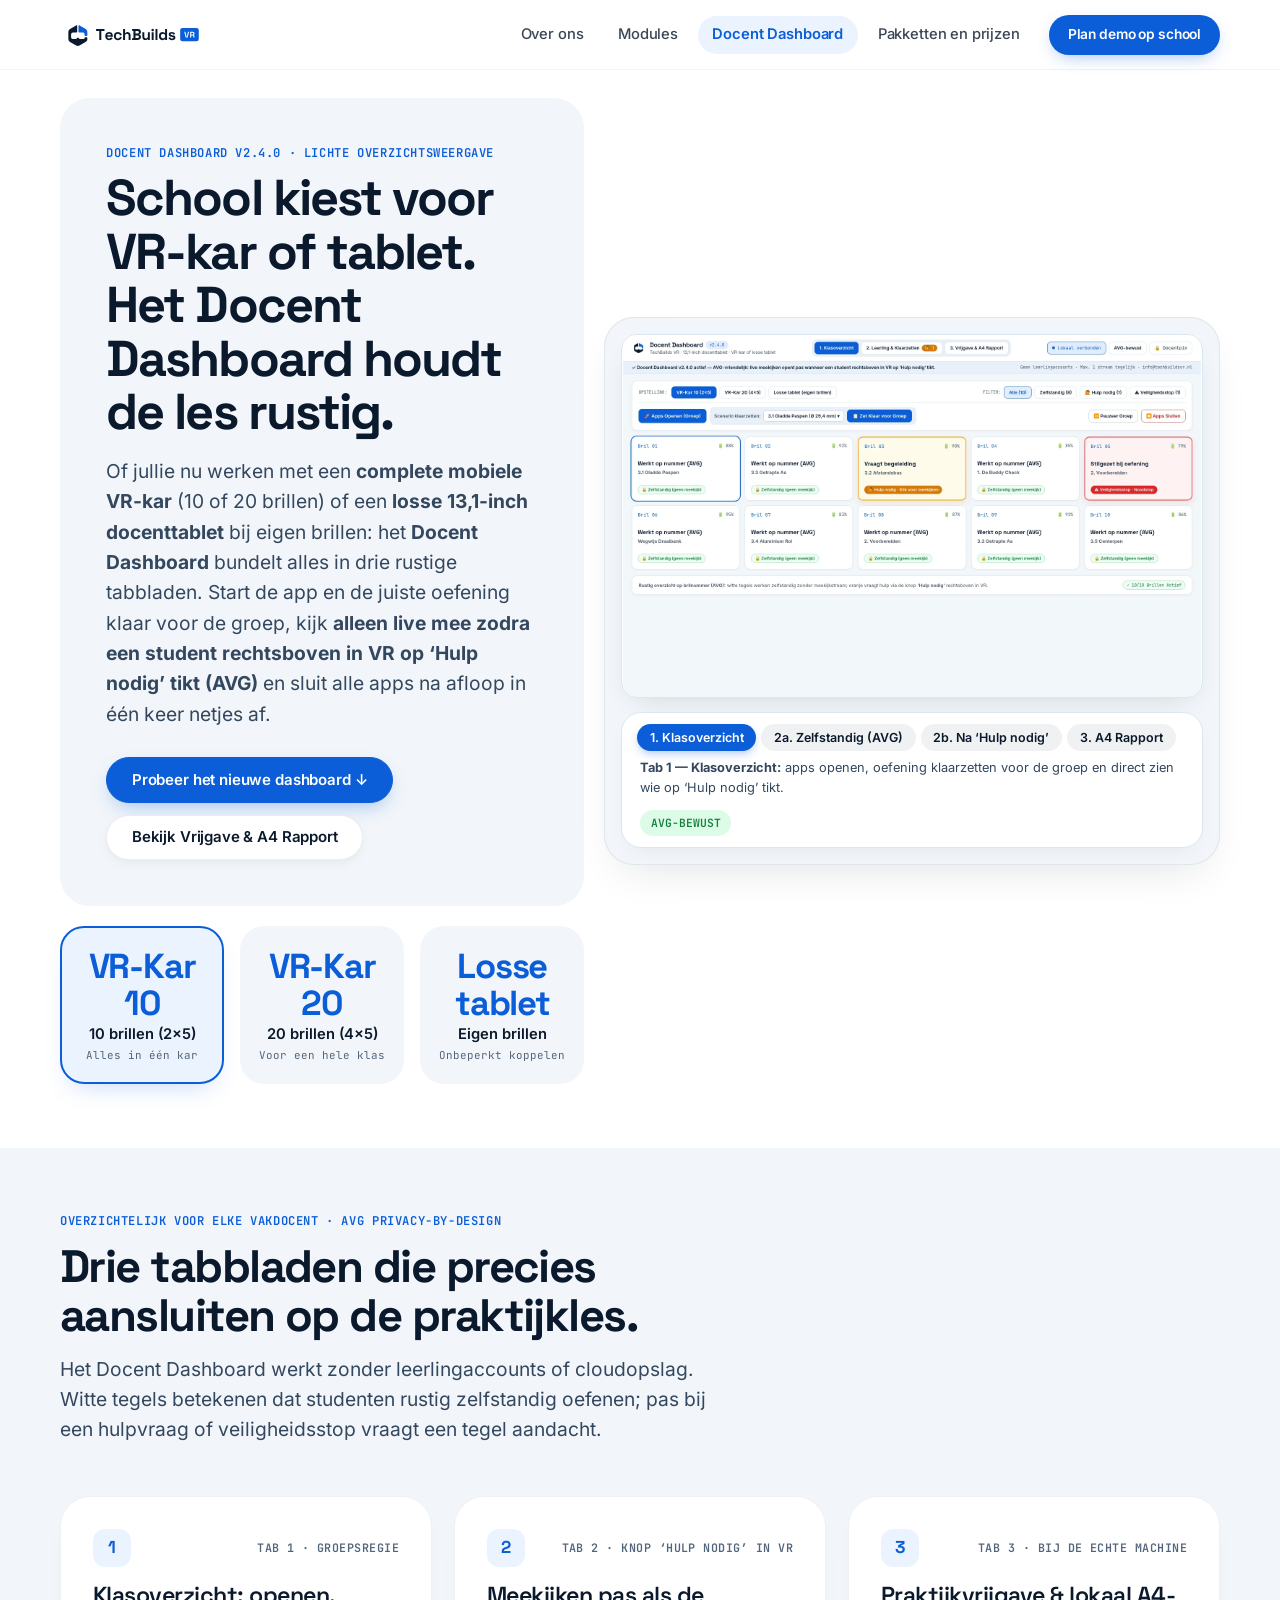
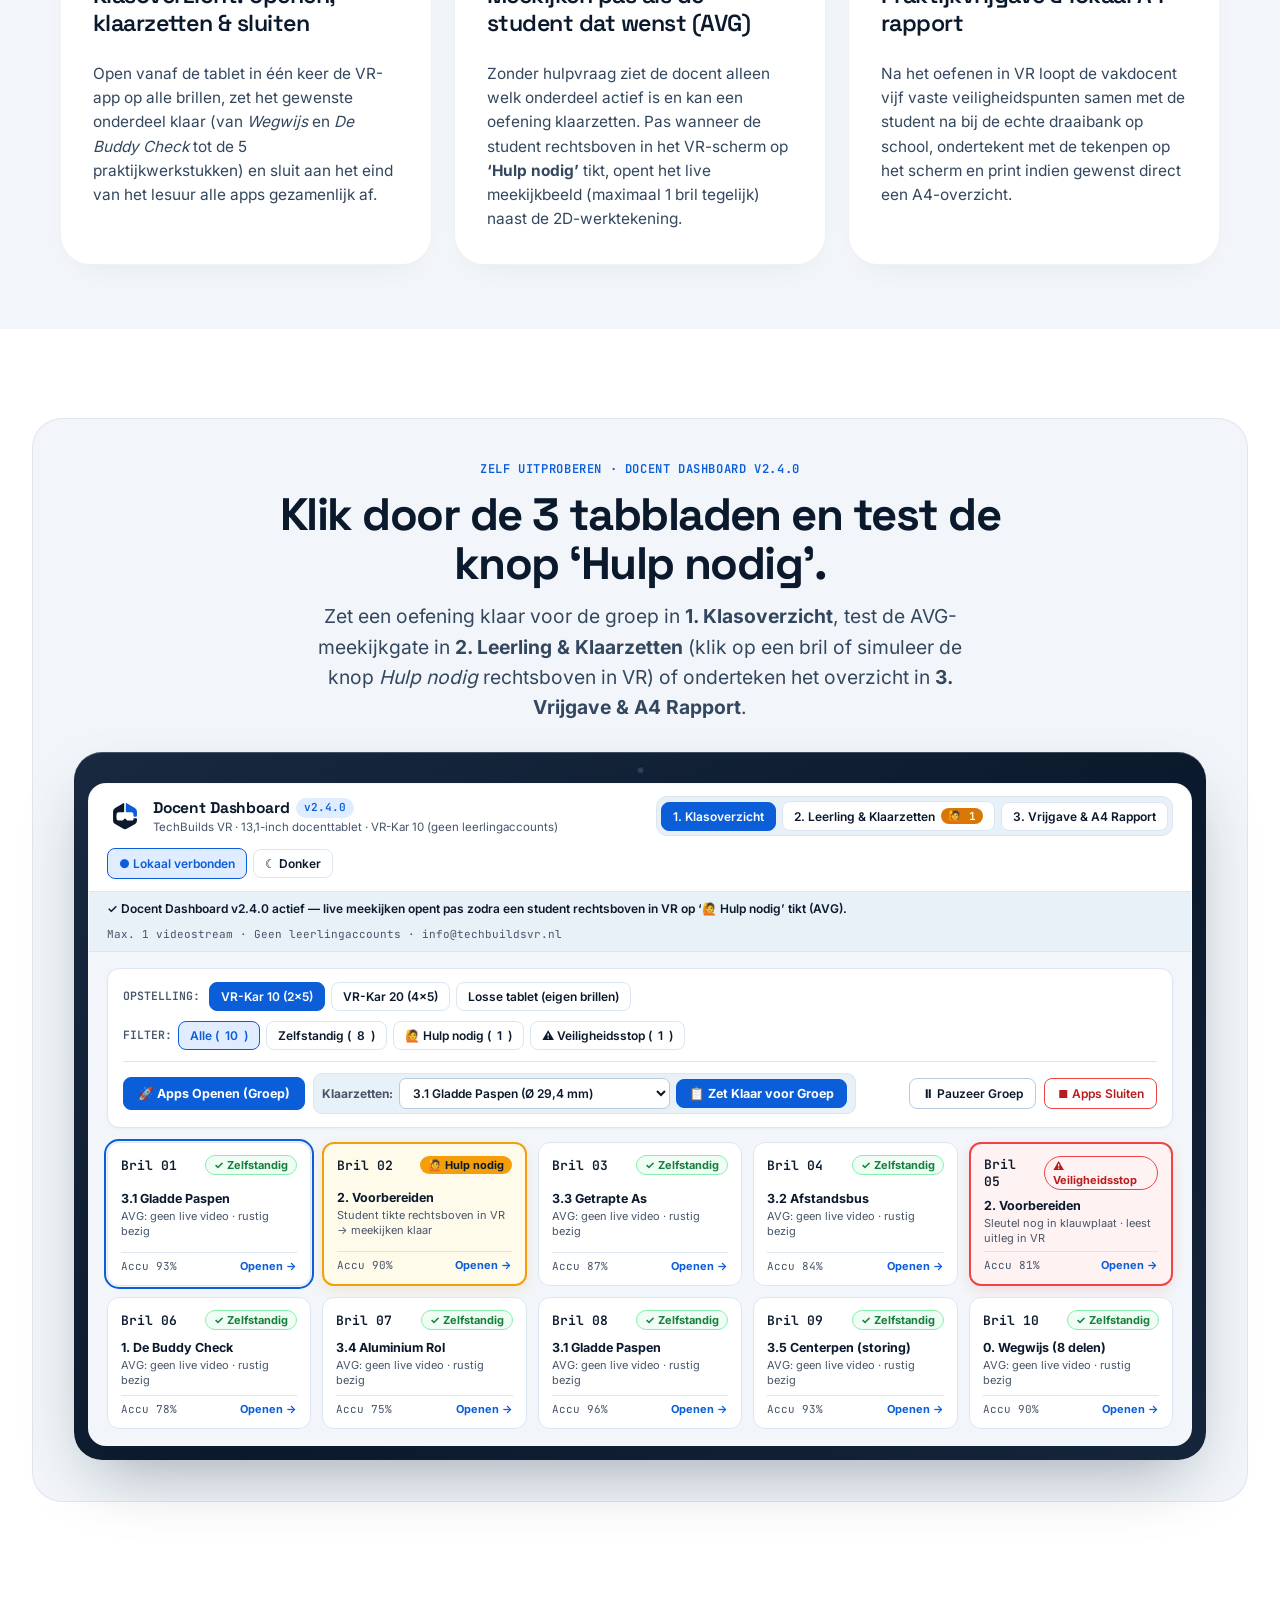
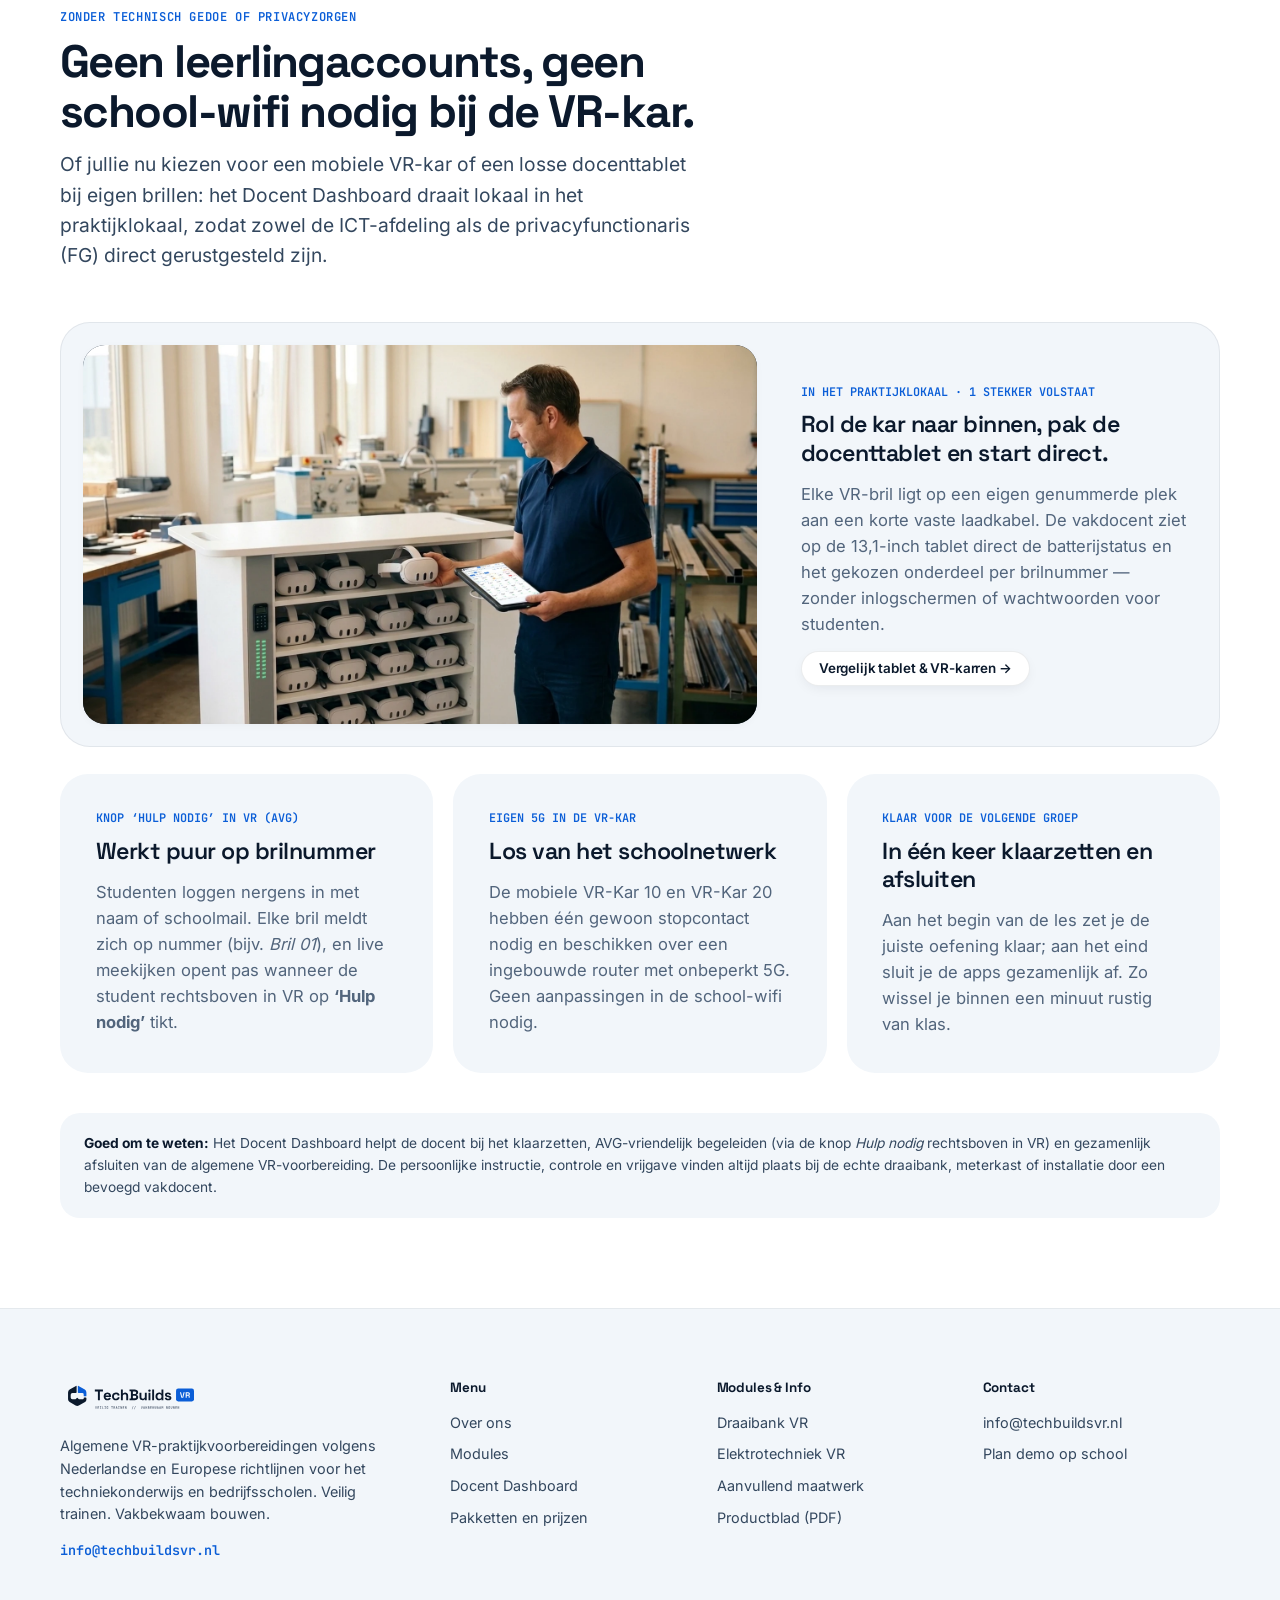
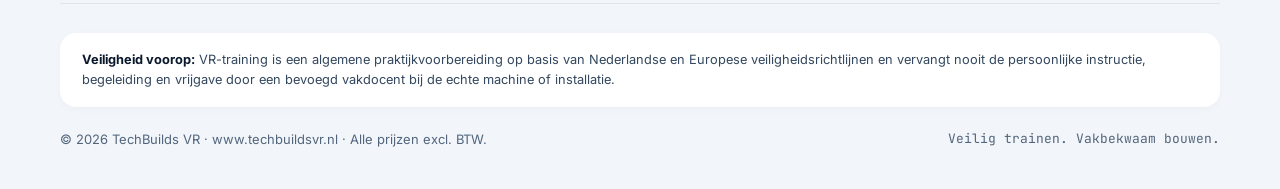
==== commit c9d1df97: "Website v2.6: merkneutrale VR-Kar 10/20 & 13,1-inch docenttablet visuals met kloppende aantallen en " ====
--- a/docentapp-tablet.html
+++ b/docentapp-tablet.html
@@ -468,6 +468,20 @@
           </p>
         </div>
 
+        <div class="hardware-practice-banner reveal-item">
+          <div class="hardware-practice-media">
+            <img src="assets/img/hardware/hardware_04_vr_kar_praktijk_docent_16x9.webp" alt="Vakdocent in het praktijklokaal houdt de 13,1-inch docenttablet met het Docent Dashboard vast en pakt een opgeladen VR-bril uit de mobiele VR-laadkar" width="1600" height="900" loading="lazy" />
+          </div>
+          <div class="hardware-practice-copy">
+            <span class="card-step">IN HET PRAKTIJKLOKAAL · 1 STEKKER VOLSTAAT</span>
+            <h3 class="h3-card">Rol de kar naar binnen, pak de docenttablet en start direct.</h3>
+            <p class="muted" style="margin:0 0 0.85rem 0;">
+              Elke VR-bril ligt op een eigen genummerde plek aan een korte vaste laadkabel. De vakdocent ziet op de 13,1-inch tablet direct de batterijstatus en het gekozen onderdeel per brilnummer — zonder inlogschermen of wachtwoorden voor studenten.
+            </p>
+            <a href="prijzen-contact.html#pakket-keuze" class="btn btn-white btn-sm">Vergelijk tablet &amp; VR-karren →</a>
+          </div>
+        </div>
+
         <div class="grid-3">
           <article class="bento-tile reveal-item">
             <span class="card-step">KNOP ‘HULP NODIG’ IN VR (AVG)</span>
--- a/assets/css/styles.css
+++ b/assets/css/styles.css
@@ -2870,7 +2870,7 @@
 }
 
 .school-choice-media {
-  aspect-ratio: 16 / 9;
+  aspect-ratio: 4 / 3;
   overflow: hidden;
   background-color: var(--tb-steel-mist);
 }
@@ -3404,3 +3404,79 @@
   }
 }
 
+/* ==========================================================================
+ * HARDWARE PAKKETKAARTEN & PRAKTIJKLOKAAL SHOWCASE (v2.6)
+ * ========================================================================== */
+.price-card-visual {
+  margin: -0.35rem -0.35rem 1.15rem -0.35rem;
+  border-radius: calc(var(--tb-radius-bento) - 8px);
+  overflow: hidden;
+  background-color: #FFFFFF;
+  border: 1px solid rgba(11, 25, 44, 0.08);
+  aspect-ratio: 4 / 3;
+}
+
+.price-card-visual img {
+  width: 100%;
+  height: 100%;
+  object-fit: cover;
+  display: block;
+  transition: transform 420ms var(--tb-ease);
+}
+
+.price-card:hover .price-card-visual img {
+  transform: scale(1.02);
+}
+
+.hardware-practice-banner {
+  display: grid;
+  grid-template-columns: 1.25fr 0.75fr;
+  align-items: center;
+  gap: clamp(1.4rem, 2.8vw, 2.4rem);
+  background-color: var(--tb-blueprint-paper);
+  border: 1px solid rgba(11, 25, 44, 0.07);
+  border-radius: var(--tb-radius-bento);
+  padding: clamp(1rem, 2vw, 1.4rem);
+  margin-bottom: 1.65rem;
+}
+
+.hardware-practice-media {
+  border-radius: calc(var(--tb-radius-bento) - 8px);
+  overflow: hidden;
+  aspect-ratio: 16 / 9;
+  background-color: var(--tb-deep-navy);
+  box-shadow: var(--tb-shadow-sm);
+}
+
+.hardware-practice-media img {
+  width: 100%;
+  height: 100%;
+  object-fit: cover;
+  display: block;
+}
+
+.hardware-practice-copy {
+  padding: 0.35rem 0.5rem;
+}
+
+.quote-hardware-preview {
+  margin: 0 0 1.35rem 0;
+  border-radius: var(--tb-radius-card);
+  overflow: hidden;
+  aspect-ratio: 16 / 9;
+  border: 1px solid rgba(11, 25, 44, 0.08);
+  box-shadow: var(--tb-shadow-sm);
+}
+
+.quote-hardware-preview img {
+  width: 100%;
+  height: 100%;
+  object-fit: cover;
+  display: block;
+}
+
+@media (max-width: 900px) {
+  .hardware-practice-banner {
+    grid-template-columns: 1fr;
+  }
+}
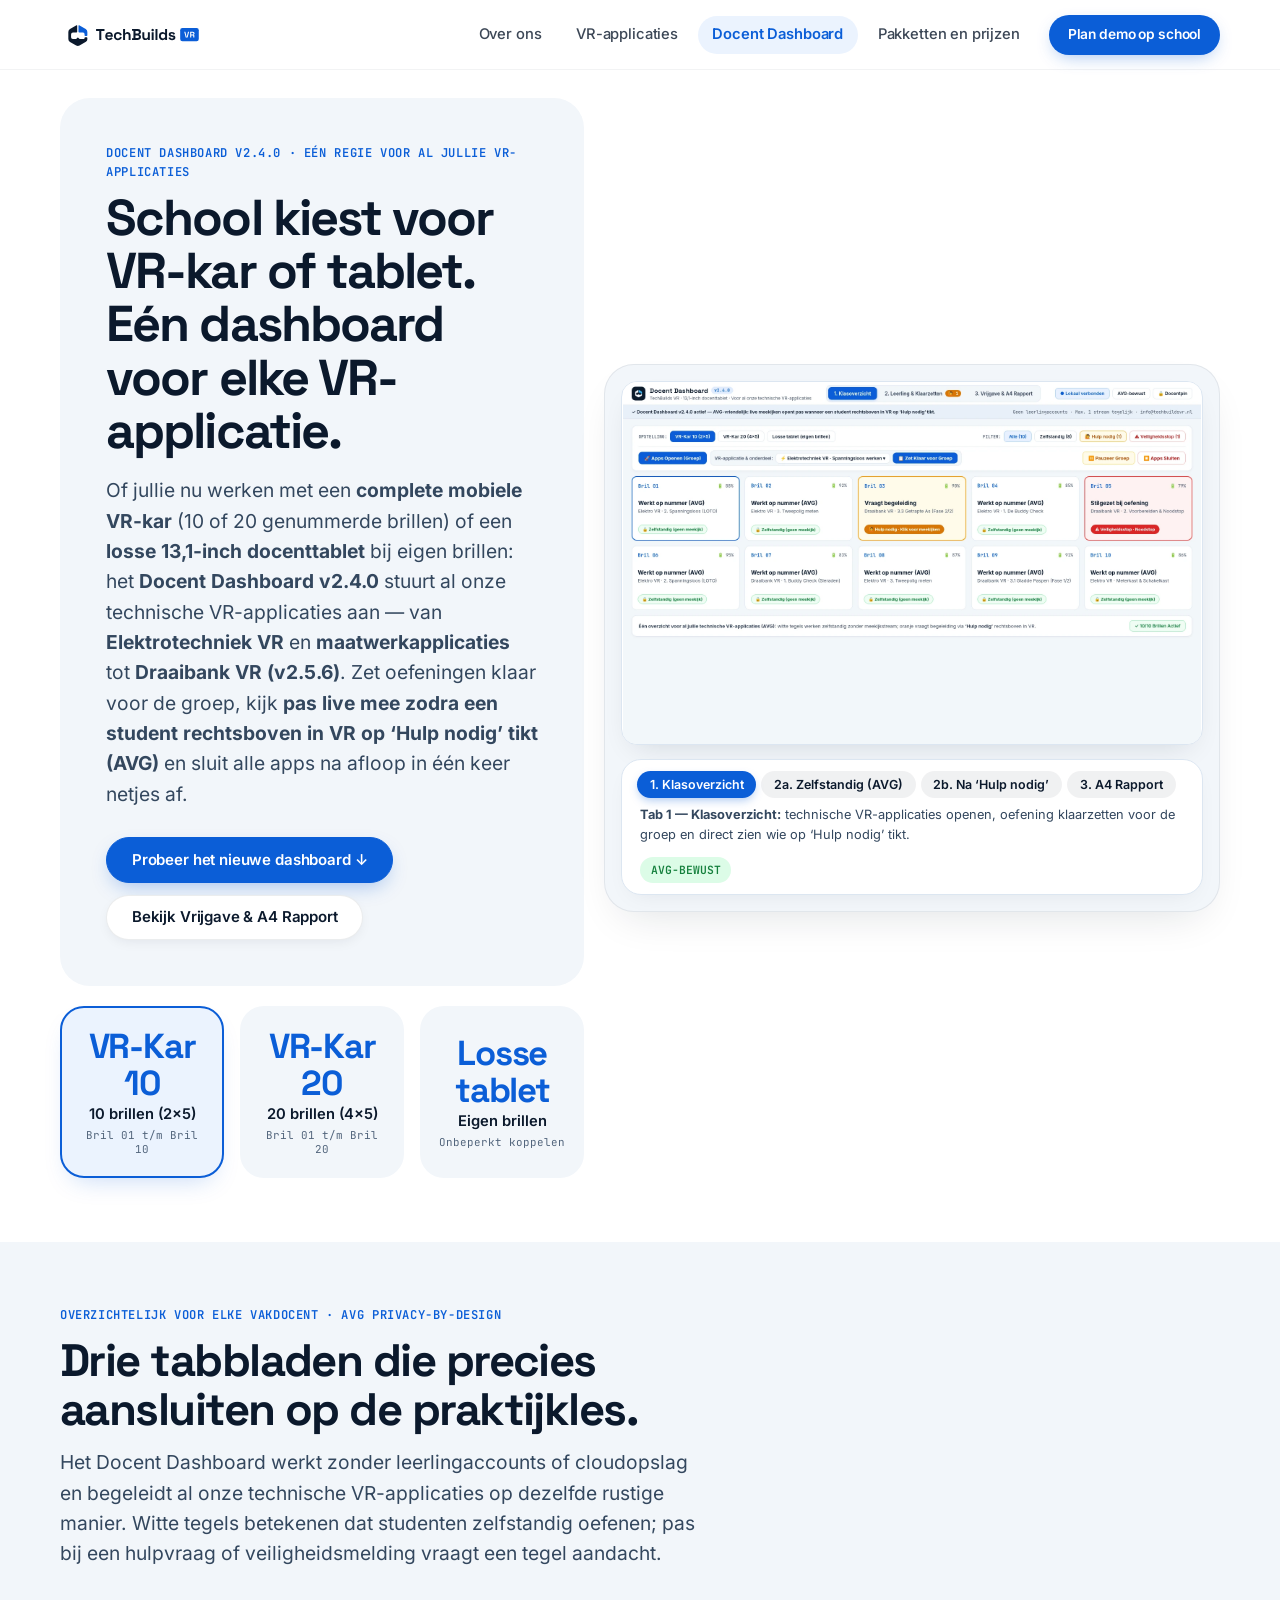
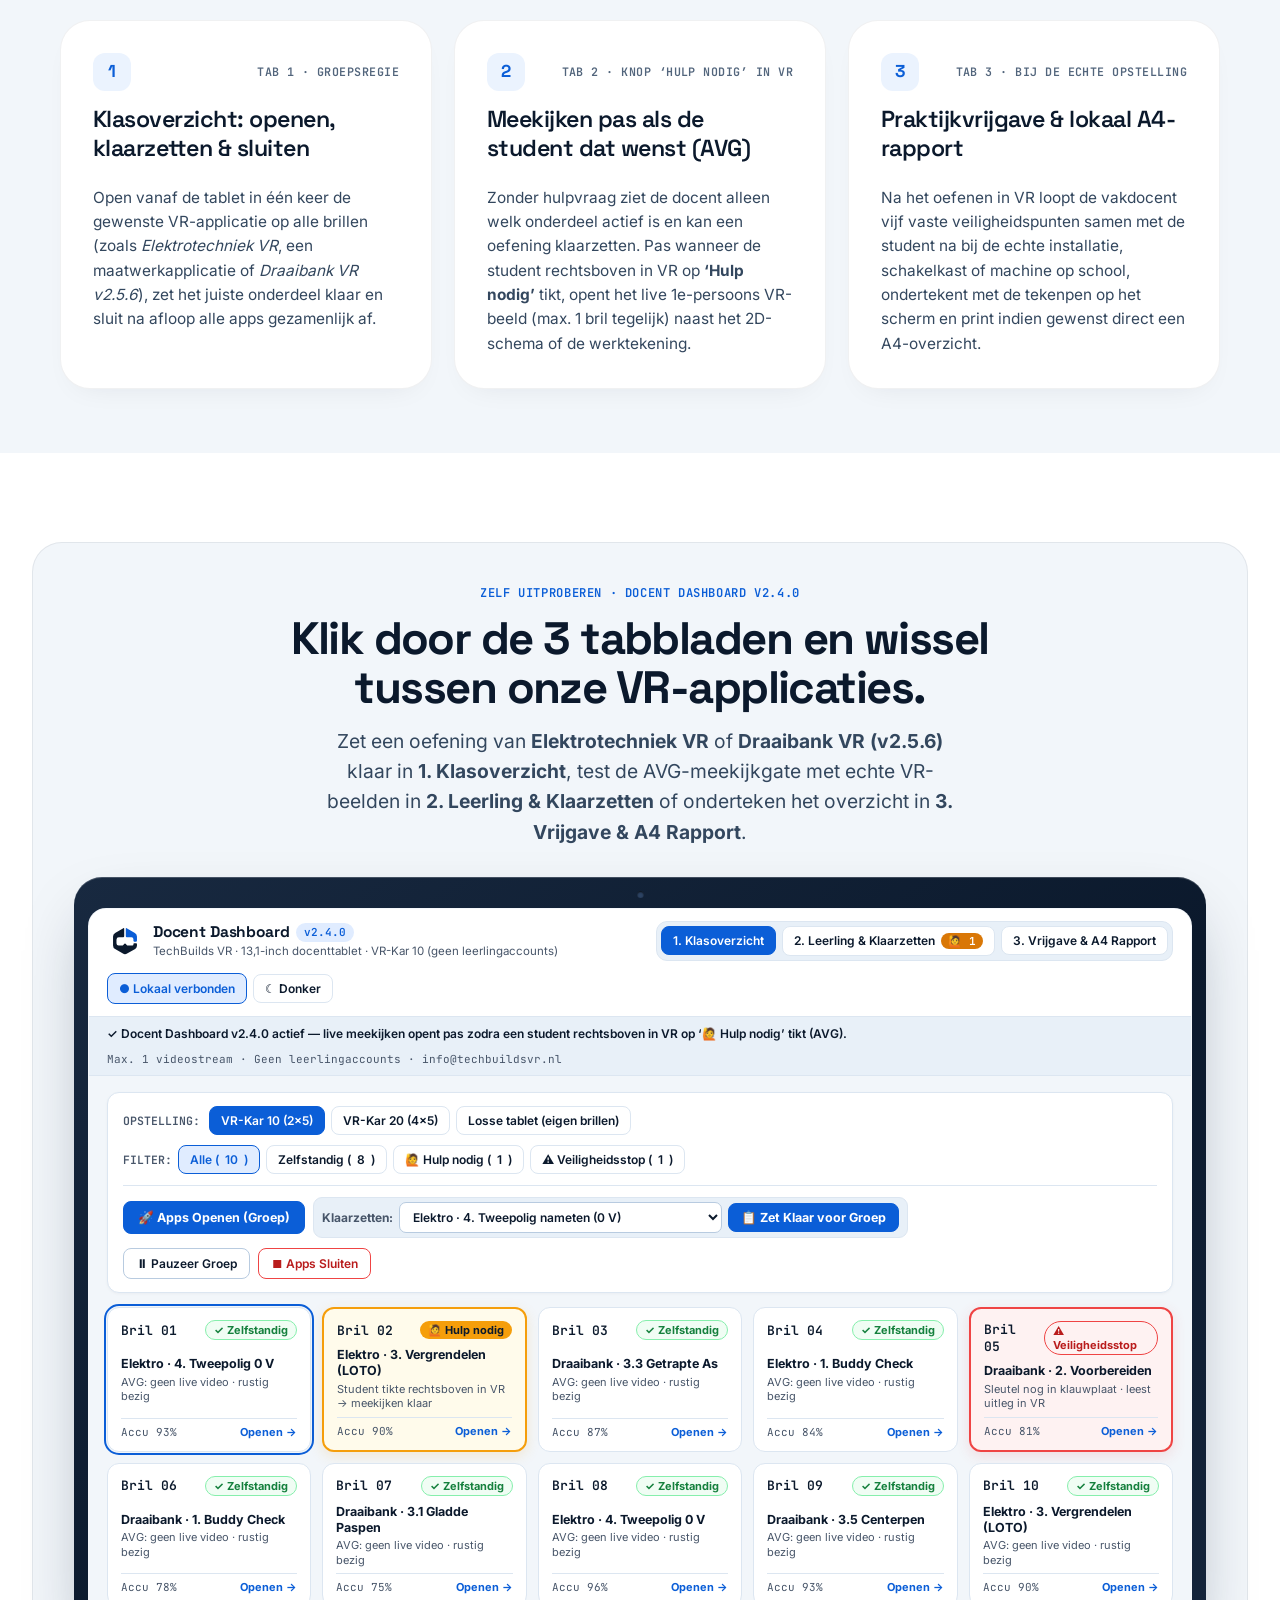
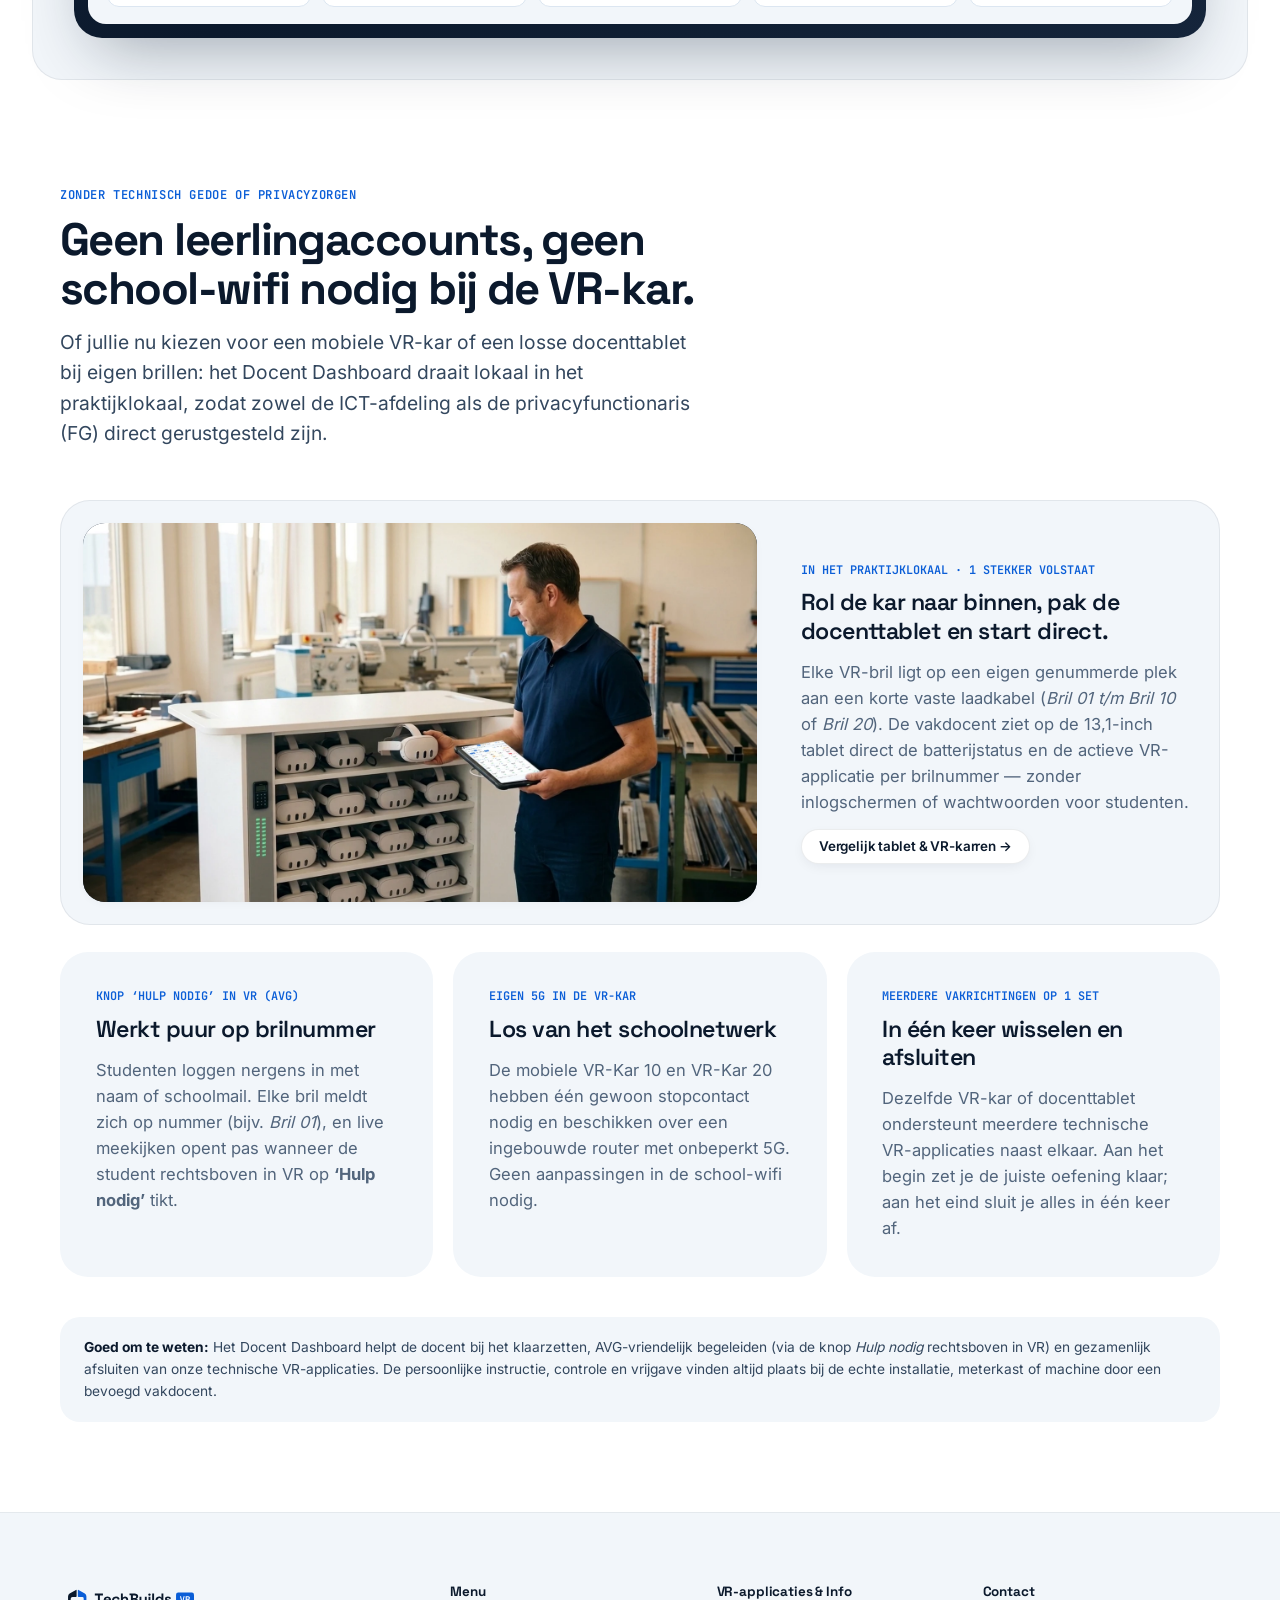
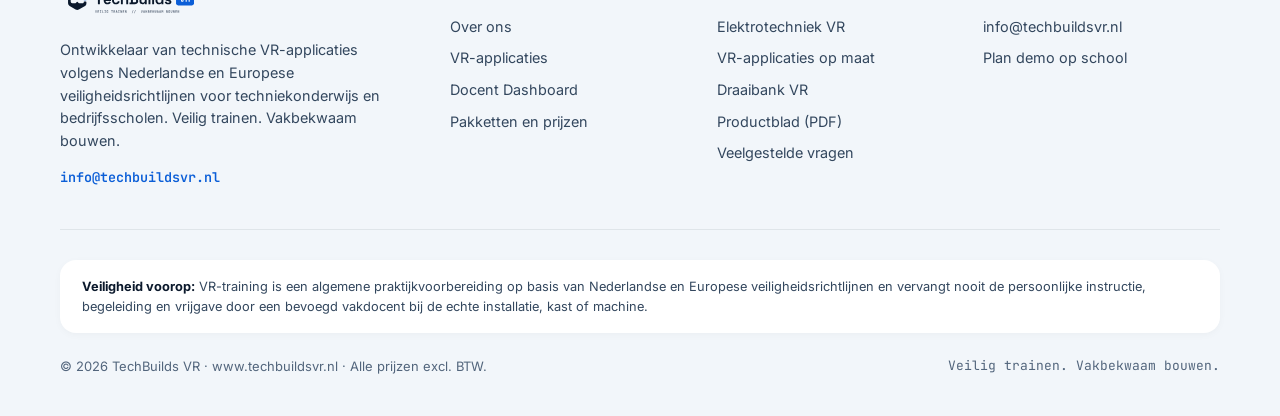
==== commit d810bcc0: "Website v2.7.0: focus op technische VR-applicaties + Draaibank VR v2.5.6 & Docent Dashboard v2.4.0 v" ====
--- a/docentapp-tablet.html
+++ b/docentapp-tablet.html
@@ -3,10 +3,10 @@
 <head>
   <meta charset="UTF-8" />
   <meta name="viewport" content="width=device-width, initial-scale=1.0" />
-  <title>Docent Dashboard — Keuze voor VR-kar of Tablet &amp; AVG-vriendelijk Begeleiden | TechBuilds VR</title>
-  <meta name="description" content="School kiest voor een mobiele VR-kar of losse docenttablet. Het Docent Dashboard v2.4.0 helpt de docent rustig begeleiden: apps en oefeningen klaarzetten, pas meekijken nadat de student rechtsboven in VR op ‘Hulp nodig’ tikt (AVG) en gezamenlijk afsluiten." />
-  <meta property="og:title" content="Docent Dashboard — VR-kar of tablet · AVG-vriendelijk begeleiden | TechBuilds VR" />
-  <meta property="og:description" content="Lichte Blueprint-weergave in 3 overzichtelijke tabbladen: 1. Klasoverzicht, 2. Leerling &amp; Klaarzetten (met ‘Hulp nodig’-knop rechtsboven in VR) en 3. Vrijgave &amp; A4 Rapport." />
+  <title>Docent Dashboard — Eén Regietablet voor Technische VR-Applicaties | TechBuilds VR</title>
+  <meta name="description" content="School kiest voor een mobiele VR-kar (10 of 20 brillen) of losse docenttablet. Het Docent Dashboard v2.4.0 begeleidt al onze technische VR-applicaties (zoals Elektrotechniek VR, maatwerk en Draaibank VR v2.5.6): apps klaarzetten, pas meekijken na ‘Hulp nodig’ (AVG) en gezamenlijk afsluiten." />
+  <meta property="og:title" content="Docent Dashboard v2.4.0 — Eén regie voor technische VR-applicaties | TechBuilds VR" />
+  <meta property="og:description" content="Lichte Blueprint-weergave in 3 overzichtelijke tabbladen: 1. Klasoverzicht (Bril 01..10/20), 2. Leerling &amp; Klaarzetten (met ‘Hulp nodig’-knop rechtsboven in VR) en 3. Vrijgave &amp; A4 Rapport." />
   <meta property="og:image" content="assets/img/logo/OpenGraph_Social_Preview_1200x630.png" />
   <link rel="icon" type="image/svg+xml" href="assets/img/logo/favicon.svg" />
   <link rel="icon" type="image/png" sizes="32x32" href="assets/img/logo/favicon-32x32.png" />
@@ -27,7 +27,7 @@
         <nav class="nav-center" aria-label="Hoofdmenu">
           <ul class="nav-links">
             <li><a href="index.html" class="nav-link" id="navLinkHome">Over ons</a></li>
-            <li><a href="modules.html" class="nav-link" id="navLinkModules">Modules</a></li>
+            <li><a href="modules.html" class="nav-link" id="navLinkModules">VR-applicaties</a></li>
             <li><a href="docentapp-tablet.html" class="nav-link" aria-current="page" id="navLinkTablet">Docent Dashboard</a></li>
             <li><a href="prijzen-contact.html" class="nav-link" id="navLinkPrijzen">Pakketten en prijzen</a></li>
           </ul>
@@ -53,7 +53,7 @@
       <div class="container">
         <ul class="mobile-drawer-list">
           <li><a href="index.html" id="mobLinkHome">Over ons</a></li>
-          <li><a href="modules.html" id="mobLinkModules">Modules</a></li>
+          <li><a href="modules.html" id="mobLinkModules">VR-applicaties</a></li>
           <li><a href="docentapp-tablet.html" aria-current="page" id="mobLinkTablet">Docent Dashboard</a></li>
           <li><a href="prijzen-contact.html" id="mobLinkPrijzen">Pakketten en prijzen</a></li>
         </ul>
@@ -68,10 +68,10 @@
       <div class="container hero-bento-grid">
         <div class="hero-bento-left">
           <div class="bento-statement-tile">
-            <span class="section-kicker" style="margin-bottom:0.5rem;display:block;">Docent Dashboard v2.4.0 · Lichte overzichtsweergave</span>
-            <h1 class="h1-page">School kiest voor VR-kar of tablet. Het Docent Dashboard houdt de les rustig.</h1>
+            <span class="section-kicker" style="margin-bottom:0.5rem;display:block;">Docent Dashboard v2.4.0 · Eén regie voor al jullie VR-applicaties</span>
+            <h1 class="h1-page">School kiest voor VR-kar of tablet. Eén dashboard voor elke VR-applicatie.</h1>
             <p class="lead">
-              Of jullie nu werken met een <strong>complete mobiele VR-kar</strong> (10 of 20 brillen) of een <strong>losse 13,1-inch docenttablet</strong> bij eigen brillen: het <strong>Docent Dashboard</strong> bundelt alles in drie rustige tabbladen. Start de app en de juiste oefening klaar voor de groep, kijk <strong>alleen live mee zodra een student rechtsboven in VR op ‘Hulp nodig’ tikt (AVG)</strong> en sluit alle apps na afloop in één keer netjes af.
+              Of jullie nu werken met een <strong>complete mobiele VR-kar</strong> (10 of 20 genummerde brillen) of een <strong>losse 13,1-inch docenttablet</strong> bij eigen brillen: het <strong>Docent Dashboard v2.4.0</strong> stuurt al onze technische VR-applicaties aan — van <strong>Elektrotechniek VR</strong> en <strong>maatwerkapplicaties</strong> tot <strong>Draaibank VR (v2.5.6)</strong>. Zet oefeningen klaar voor de groep, kijk <strong>pas live mee zodra een student rechtsboven in VR op ‘Hulp nodig’ tikt (AVG)</strong> en sluit alle apps na afloop in één keer netjes af.
             </p>
             <div class="btn-group">
               <a href="#live-simulator" class="btn btn-primary" id="tabletHeroSimBtn">Probeer het nieuwe dashboard ↓</a>
@@ -83,13 +83,13 @@
             <button type="button" class="bento-metric-tile is-active" data-hero-profile="kar10" id="tabletTileKar10">
               <span class="metric-num">VR-Kar 10</span>
               <span class="metric-label">10 brillen (2×5)</span>
-              <span class="metric-sub">Alles in één kar</span>
+              <span class="metric-sub">Bril 01 t/m Bril 10</span>
             </button>
 
             <button type="button" class="bento-metric-tile" data-hero-profile="kar20" id="tabletTileKar20">
               <span class="metric-num">VR-Kar 20</span>
               <span class="metric-label">20 brillen (4×5)</span>
-              <span class="metric-sub">Voor een hele klas</span>
+              <span class="metric-sub">Bril 01 t/m Bril 20</span>
             </button>
 
             <button type="button" class="bento-metric-tile" data-hero-profile="unlimited" id="tabletTileUnl">
@@ -101,7 +101,7 @@
         </div>
 
         <div class="hero-photo-tile hero-photo-tile--dashboard">
-          <img id="ddHeroShotImg" src="assets/img/dashboard/dashboard_01_klasoverzicht_v2_4.webp" class="hero-photo-img" alt="Tabblad 1 Klasoverzicht van het lichte Docent Dashboard v2.4.0 met 10 genummerde VR-brillen, groepsknoppen voor opstarten en klaarzetten en oranje melding bij Hulp nodig" width="1600" height="1000" />
+          <img id="ddHeroShotImg" src="assets/img/dashboard/dashboard_01_klasoverzicht_v2_4.webp" class="hero-photo-img" alt="Tabblad 1 Klasoverzicht van het lichte Docent Dashboard v2.4.0 met 10 genummerde VR-brillen (Bril 01 t/m Bril 10), keuze tussen technische VR-applicaties en oranje melding bij Hulp nodig" width="1600" height="1000" />
           <div class="hero-frosted-dock" aria-label="Bekijk de 4 schermen van Docent Dashboard v2.4.0">
             <div class="hero-dock-pills" role="tablist">
               <button type="button" class="hero-dock-pill is-active" role="tab" aria-selected="true" data-dd-shot="1" id="ddShotBtn1">1. Klasoverzicht</button>
@@ -110,7 +110,7 @@
               <button type="button" class="hero-dock-pill" role="tab" aria-selected="false" data-dd-shot="4" id="ddShotBtn4">3. A4 Rapport</button>
             </div>
             <div class="hero-dock-caption-row">
-              <span id="ddHeroShotCaption"><strong>Tab 1 — Klasoverzicht:</strong> apps openen, oefening klaarzetten voor de groep en direct zien wie op ‘Hulp nodig’ tikt.</span>
+              <span id="ddHeroShotCaption"><strong>Tab 1 — Klasoverzicht:</strong> technische VR-applicaties openen, oefening klaarzetten voor de groep en direct zien wie op ‘Hulp nodig’ tikt.</span>
               <span class="status-badge status-safe">AVG-BEWUST</span>
             </div>
           </div>
@@ -125,7 +125,7 @@
           <span class="section-kicker">Overzichtelijk voor elke vakdocent · AVG Privacy-by-Design</span>
           <h2 class="h2-section">Drie tabbladen die precies aansluiten op de praktijkles.</h2>
           <p class="lead">
-            Het Docent Dashboard werkt zonder leerlingaccounts of cloudopslag. Witte tegels betekenen dat studenten rustig zelfstandig oefenen; pas bij een hulpvraag of veiligheidsstop vraagt een tegel aandacht.
+            Het Docent Dashboard werkt zonder leerlingaccounts of cloudopslag en begeleidt al onze technische VR-applicaties op dezelfde rustige manier. Witte tegels betekenen dat studenten zelfstandig oefenen; pas bij een hulpvraag of veiligheidsmelding vraagt een tegel aandacht.
           </p>
         </div>
 
@@ -137,7 +137,7 @@
             </div>
             <h3 class="h3-card">Klasoverzicht: openen, klaarzetten &amp; sluiten</h3>
             <p>
-              Open vanaf de tablet in één keer de VR-app op alle brillen, zet het gewenste onderdeel klaar (van <em>Wegwijs</em> en <em>De Buddy Check</em> tot de 5 praktijkwerkstukken) en sluit aan het eind van het lesuur alle apps gezamenlijk af.
+              Open vanaf de tablet in één keer de gewenste VR-applicatie op alle brillen (zoals <em>Elektrotechniek VR</em>, een maatwerkapplicatie of <em>Draaibank VR v2.5.6</em>), zet het juiste onderdeel klaar en sluit na afloop alle apps gezamenlijk af.
             </p>
           </article>
 
@@ -148,18 +148,18 @@
             </div>
             <h3 class="h3-card">Meekijken pas als de student dat wenst (AVG)</h3>
             <p>
-              Zonder hulpvraag ziet de docent alleen welk onderdeel actief is en kan een oefening klaarzetten. Pas wanneer de student rechtsboven in het VR-scherm op <strong>‘Hulp nodig’</strong> tikt, opent het live meekijkbeeld (maximaal 1 bril tegelijk) naast de 2D-werktekening.
+              Zonder hulpvraag ziet de docent alleen welk onderdeel actief is en kan een oefening klaarzetten. Pas wanneer de student rechtsboven in VR op <strong>‘Hulp nodig’</strong> tikt, opent het live 1e-persoons VR-beeld (max. 1 bril tegelijk) naast het 2D-schema of de werktekening.
             </p>
           </article>
 
           <article class="part-step-card">
             <div class="part-step-header">
               <span class="part-step-num">3</span>
-              <span class="part-step-tag">Tab 3 · Bij de echte machine</span>
+              <span class="part-step-tag">Tab 3 · Bij de echte opstelling</span>
             </div>
             <h3 class="h3-card">Praktijkvrijgave &amp; lokaal A4-rapport</h3>
             <p>
-              Na het oefenen in VR loopt de vakdocent vijf vaste veiligheidspunten samen met de student na bij de echte draaibank op school, ondertekent met de tekenpen op het scherm en print indien gewenst direct een A4-overzicht.
+              Na het oefenen in VR loopt de vakdocent vijf vaste veiligheidspunten samen met de student na bij de echte installatie, schakelkast of machine op school, ondertekent met de tekenpen op het scherm en print indien gewenst direct een A4-overzicht.
             </p>
           </article>
         </div>
@@ -172,9 +172,9 @@
         <div class="dd-podium-light">
           <div class="section-intro-center" style="margin-bottom:1.85rem;">
             <span class="section-kicker">Zelf uitproberen · Docent Dashboard v2.4.0</span>
-            <h2 class="h2-section">Klik door de 3 tabbladen en test de knop ‘Hulp nodig’.</h2>
+            <h2 class="h2-section">Klik door de 3 tabbladen en wissel tussen onze VR-applicaties.</h2>
             <p class="lead">
-              Zet een oefening klaar voor de groep in <strong>1. Klasoverzicht</strong>, test de AVG-meekijkgate in <strong>2. Leerling &amp; Klaarzetten</strong> (klik op een bril of simuleer de knop <em>Hulp nodig</em> rechtsboven in VR) of onderteken het overzicht in <strong>3. Vrijgave &amp; A4 Rapport</strong>.
+              Zet een oefening van <strong>Elektrotechniek VR</strong> of <strong>Draaibank VR (v2.5.6)</strong> klaar in <strong>1. Klasoverzicht</strong>, test de AVG-meekijkgate met echte VR-beelden in <strong>2. Leerling &amp; Klaarzetten</strong> of onderteken het overzicht in <strong>3. Vrijgave &amp; A4 Rapport</strong>.
             </p>
           </div>
 
@@ -246,14 +246,18 @@
                         <div style="display:flex;align-items:center;gap:6px;background:var(--dd-subtle);padding:4px 8px;border-radius:9px;border:1px solid var(--dd-border);flex-wrap:wrap;">
                           <label for="ddGroupExSelect" style="font-size:12px;font-weight:700;color:var(--dd-muted);">Klaarzetten:</label>
                           <select id="ddGroupExSelect" class="dd-select">
-                            <option value="TOUR">Wegwijs op de draaibank (8 onderdelen)</option>
-                            <option value="M1">1. De Buddy Check (PBM &amp; kleding)</option>
-                            <option value="P2">2. Voorbereiden &amp; veiligheidstraining</option>
-                            <option value="OBJ_1" selected>3.1 Gladde Paspen (Ø 29,4 mm)</option>
-                            <option value="OBJ_2">3.2 Afstandsbus (Kopvlak + Ø 29,0 mm)</option>
-                            <option value="OBJ_3">3.3 Getrapte As (Ø 29,4 &amp; Ø 28,0 mm)</option>
-                            <option value="OBJ_4">3.4 Aluminium Rol (Ø 28,6 mm)</option>
-                            <option value="OBJ_5">3.5 Centerpen (met storing)</option>
+                            <optgroup label="Elektrotechniek VR (NEN 3140 &amp; EN 50110)">
+                              <option value="EL_1">Elektro · 1. Buddy Check &amp; 1000V-set</option>
+                              <option value="EL_3">Elektro · 3. Scheiden &amp; vergrendelen (LOTO)</option>
+                              <option value="EL_4" selected>Elektro · 4. Tweepolig nameten (0 V)</option>
+                            </optgroup>
+                            <optgroup label="Draaibank VR v2.5.6 (Machinerichtlijn &amp; EN ISO 23125)">
+                              <option value="M1">Draaibank · 1. De Buddy Check (1-klik sieraden)</option>
+                              <option value="P2">Draaibank · 2. Voorbereiden &amp; noodstop</option>
+                              <option value="OBJ_1">Draaibank · 3.1 Gladde Paspen (Fase 1/2 + 2/2)</option>
+                              <option value="OBJ_3">Draaibank · 3.3 Getrapte As (Ø 29,4 &amp; 28,0)</option>
+                              <option value="OBJ_5">Draaibank · 3.5 Centerpen (met storing)</option>
+                            </optgroup>
                           </select>
                           <button type="button" class="dd-btn-primary" style="padding:6px 12px;" id="ddBtnStageGroup">📋 Zet Klaar voor Groep</button>
                         </div>
@@ -281,12 +285,12 @@
                     <!-- Linkerkolom: AVG-afgeschermde status OF Live Meekijk-studio -->
                     <div id="ddLeftGuidancePane"></div>
 
-                    <!-- Rechterkolom: App Openen & 8 Oefeningen Klaarzetten (altijd beschikbaar) -->
+                    <!-- Rechterkolom: App Openen & Oefeningen Klaarzetten (altijd beschikbaar) -->
                     <div style="display:flex;flex-direction:column;gap:12px;">
                       <div class="dd-card" style="padding:14px;">
                         <div style="display:flex;align-items:center;justify-content:space-between;gap:8px;margin-bottom:9px;">
                           <div>
-                            <div style="font-family:var(--tb-font-display);font-weight:700;font-size:14.5px;">🚀 VR-App &amp; Oefening Klaarzetten</div>
+                            <div style="font-family:var(--tb-font-display);font-weight:700;font-size:14.5px;">🚀 VR-Applicatie &amp; Oefening Klaarzetten</div>
                             <div id="ddRightStudentSub" style="font-size:12px;color:var(--dd-muted);">Altijd beschikbaar — ook zonder live meekijken</div>
                           </div>
                           <span id="ddAppOpenBadge" class="dd-badge" style="background:var(--dd-ok-bg);color:var(--dd-ok);border:1px solid var(--dd-ok-border);">✓ VR-App Open</span>
@@ -297,7 +301,7 @@
                           <button type="button" class="dd-btn-outline" id="ddBtnCloseOne">⏹ App Sluiten op Bril</button>
                         </div>
 
-                        <div class="mono" style="font-weight:700;font-size:11px;color:var(--dd-muted);margin-bottom:6px;">KIES ONDERDEEL OM KLAAR TE ZETTEN (8 OPTIES):</div>
+                        <div class="mono" style="font-weight:700;font-size:11px;color:var(--dd-muted);margin-bottom:6px;">KIES VR-APPLICATIE &amp; ONDERDEEL OM KLAAR TE ZETTEN:</div>
                         <div id="ddExerciseGrid" style="display:grid;grid-template-columns:1fr 1fr;gap:6px;margin-bottom:10px;"></div>
 
                         <div style="display:flex;align-items:center;gap:6px;margin-bottom:10px;flex-wrap:wrap;">
@@ -324,32 +328,32 @@
                     <div style="display:flex;flex-direction:column;gap:12px;">
                       <div class="dd-card" style="padding:15px;">
                         <div style="display:flex;align-items:center;justify-content:space-between;gap:8px;margin-bottom:6px;">
-                          <div style="font-family:var(--tb-font-display);font-weight:700;font-size:14.5px;">✅ 5-Punts Praktijkvrijgave (Echte Draaibank)</div>
+                          <div id="ddPhysCardTitle" style="font-family:var(--tb-font-display);font-weight:700;font-size:14.5px;">✅ 5-Punts Praktijkvrijgave (Echte Kast of Machine)</div>
                           <span class="dd-badge mono" style="background:var(--dd-cobalt-soft);color:var(--dd-cobalt);" id="physCheckedCounter">5/5 afgevinkt ✓</span>
                         </div>
-                        <p style="font-size:12px;color:var(--dd-muted);margin:0 0 10px 0;">
-                          Loop deze vijf vaste punten samen met de student na naast de echte draaibank in het lokaal:
+                        <p id="ddPhysCardIntro" style="font-size:12px;color:var(--dd-muted);margin:0 0 10px 0;">
+                          Loop deze vijf vaste veiligheidspunten samen met de student na bij de echte opstelling in het praktijklokaal:
                         </p>
                         <div id="ddPhysChecklist" style="display:flex;flex-direction:column;gap:7px;">
                           <label class="phys-check-label" style="background:var(--dd-bg);border:1px solid var(--dd-border);padding:7px 9px;border-radius:8px;">
-                            <input type="checkbox" name="physCheck" value="Punt 1: Veiligheidsbril op, haar vast en géén handschoenen" checked id="chkPhys01" />
-                            <span><strong>Punt 1:</strong> Veiligheidsbril op, haar vast en géén handschoenen naast de bank</span>
+                            <input type="checkbox" name="physCheck" value="Punt 1: Veiligheidsbril op, sieraden af en 1000V-gereedschap gecontroleerd" checked id="chkPhys01" />
+                            <span id="lblPhys01"><strong>Punt 1:</strong> Veiligheidsbril op, sieraden af en 1000V-gereedschap gecontroleerd</span>
                           </label>
                           <label class="phys-check-label" style="background:var(--dd-bg);border:1px solid var(--dd-border);padding:7px 9px;border-radius:8px;">
-                            <input type="checkbox" name="physCheck" value="Punt 2: Klauwplaatsleutel direct terug in houder" checked id="chkPhys02" />
-                            <span><strong>Punt 2:</strong> Klauwplaatsleutel na het inspannen direct terug in de houder</span>
+                            <input type="checkbox" name="physCheck" value="Punt 2: Juiste groep en schema op jullie schakelkast aangewezen" checked id="chkPhys02" />
+                            <span id="lblPhys02"><strong>Punt 2:</strong> Juiste groep en installatieschema op jullie schakelkast aangewezen</span>
                           </label>
                           <label class="phys-check-label" style="background:var(--dd-bg);border:1px solid var(--dd-border);padding:7px 9px;border-radius:8px;">
-                            <input type="checkbox" name="physCheck" value="Punt 3: Noodstop, rem en beschermkap aangewezen" checked id="chkPhys03" />
-                            <span><strong>Punt 3:</strong> Noodstop, voetrem en beschermkap op jullie machine aangewezen</span>
+                            <input type="checkbox" name="physCheck" value="Punt 3: Hoofdschakelaar op 0 en eigen hangslot met naamkaart geplaatst" checked id="chkPhys03" />
+                            <span id="lblPhys03"><strong>Punt 3:</strong> Hoofdschakelaar op 0 en eigen hangslot met naamkaart geplaatst</span>
                           </label>
                           <label class="phys-check-label" style="background:var(--dd-bg);border:1px solid var(--dd-border);padding:7px 9px;border-radius:8px;">
-                            <input type="checkbox" name="physCheck" value="Punt 4: Juist toerental en vrije loop sleden gecontroleerd" checked id="chkPhys04" />
-                            <span><strong>Punt 4:</strong> Juist toerental gekozen en vrije loop van de sleden gecontroleerd</span>
+                            <input type="checkbox" name="physCheck" value="Punt 4: Tweepolige spanningzoeker vooraf en achteraf getest (0 V)" checked id="chkPhys04" />
+                            <span id="lblPhys04"><strong>Punt 4:</strong> Tweepolige spanningzoeker vooraf en achteraf getest (0 V aangetoond)</span>
                           </label>
                           <label class="phys-check-label" style="background:var(--dd-bg);border:1px solid var(--dd-border);padding:7px 9px;border-radius:8px;">
-                            <input type="checkbox" name="physCheck" value="Punt 5: Eerste aanzet en koeling vrijgegeven door vakdocent" checked id="chkPhys05" />
-                            <span><strong>Punt 5:</strong> Eerste aanzet en koeling onder toezicht vrijgegeven door vakdocent</span>
+                            <input type="checkbox" name="physCheck" value="Punt 5: Naastgelegen delen afgeschermd en vrijgegeven door vakdocent" checked id="chkPhys05" />
+                            <span id="lblPhys05"><strong>Punt 5:</strong> Naastgelegen delen afgeschermd en vrijgegeven door vakdocent</span>
                           </label>
                         </div>
                       </div>
@@ -380,7 +384,7 @@
                           <img src="assets/img/logo/TechBuildsVR_Icon_Symbol_DarkBG.svg" alt="" width="30" height="30" />
                           <div>
                             <div style="font-family:var(--tb-font-display);font-weight:700;font-size:13.5px;">TECHBUILDS VR · PRAKTIJKOVERZICHT &amp; VRIJGAVE (A4)</div>
-                            <div style="font-size:11px;color:#93C5FD;">Draaibank VR · Algemene voorbereiding (NL &amp; EU-richtlijnen) · Docent Dashboard v2.4.0</div>
+                            <div id="ddA4AppSub" style="font-size:11px;color:#93C5FD;">Elektrotechniek VR · Algemene voorbereiding (NL &amp; EU-richtlijnen) · Docent Dashboard v2.4.0</div>
                           </div>
                         </div>
                         <div class="mono" style="text-align:right;font-size:11px;color:#E2E8F0;">
@@ -391,13 +395,13 @@
 
                       <div style="display:grid;grid-template-columns:1fr 1fr;gap:8px;margin-top:12px;padding:10px 12px;background:#F2F6FA;border:1px solid #DCE6F1;border-radius:8px;font-size:12px;">
                         <div><strong>Sessie:</strong> <span id="ddA4StudentLine">Bril 01 (naam pas op papier invullen · AVG)</span></div>
-                        <div><strong>Voorbereiding:</strong> Draaibank VR · 3 onderdelen</div>
-                        <div><strong>Actief onderdeel:</strong> <span id="ddA4ActiveEx">3.1 Gladde Paspen (Ø 29,4 mm)</span></div>
+                        <div><strong>VR-applicatie:</strong> <span id="ddA4PrepName">Elektrotechniek VR (NEN 3140 &amp; EN 50110)</span></div>
+                        <div><strong>Actief onderdeel:</strong> <span id="ddA4ActiveEx">Elektro · 4. Tweepolig nameten (0 V)</span></div>
                         <div><strong>Contact:</strong> <span class="mono">info@techbuildsvr.nl</span></div>
                       </div>
 
                       <div style="margin-top:12px;">
-                        <div class="mono" style="font-weight:700;font-size:11px;color:#0B192C;margin-bottom:5px;">DOORLOPEN ONDERDELEN IN DE DRAAIBANK-APP (NL &amp; EU-RICHTLIJNEN):</div>
+                        <div id="ddA4TableHeading" class="mono" style="font-weight:700;font-size:11px;color:#0B192C;margin-bottom:5px;">GEOEFENDE ONDERDELEN IN DE VR-APPLICATIE (NL &amp; EU-RICHTLIJNEN):</div>
                         <div class="tech-table-wrap">
                           <table style="width:100%;border-collapse:collapse;font-size:11.5px;">
                             <thead>
@@ -407,20 +411,20 @@
                                 <th style="padding:6px 8px;border:1px solid #DCE6F1;">Status</th>
                               </tr>
                             </thead>
-                            <tbody>
+                            <tbody id="ddA4TableBody">
                               <tr>
-                                <td style="padding:6px 8px;border:1px solid #DCE6F1;font-weight:700;">1 · De Buddy Check</td>
-                                <td style="padding:6px 8px;border:1px solid #DCE6F1;">Medestudent gecontroleerd, eigen veiligheidsbril op &amp; werkhandschoenen uit</td>
+                                <td style="padding:6px 8px;border:1px solid #DCE6F1;font-weight:700;">1–2 · Buddy &amp; Schema</td>
+                                <td style="padding:6px 8px;border:1px solid #DCE6F1;">Sieraden af, 1000V-gereedschap gecontroleerd &amp; installatieschema gelezen</td>
                                 <td style="padding:6px 8px;border:1px solid #DCE6F1;color:#15803D;font-weight:700;">✓ Doorlopen</td>
                               </tr>
                               <tr>
-                                <td style="padding:6px 8px;border:1px solid #DCE6F1;font-weight:700;">2 · Voorbereiden</td>
-                                <td style="padding:6px 8px;border:1px solid #DCE6F1;">Draaibank vrijgemaakt, spanningsloos ingespannen, sleutel eruit, kap dicht &amp; noodstop</td>
+                                <td style="padding:6px 8px;border:1px solid #DCE6F1;font-weight:700;">3 · Vergrendelen</td>
+                                <td style="padding:6px 8px;border:1px solid #DCE6F1;">Belasting afgeschakeld, hoofdschakelaar op 0 &amp; persoonlijk hangslot geplaatst</td>
                                 <td style="padding:6px 8px;border:1px solid #DCE6F1;color:#15803D;font-weight:700;">✓ Doorlopen</td>
                               </tr>
                               <tr>
-                                <td style="padding:6px 8px;border:1px solid #DCE6F1;font-weight:700;">3 · Praktijkgebruik</td>
-                                <td style="padding:6px 8px;border:1px solid #DCE6F1;">Oefenwerkstukken volgens tekening, stilstand (0 RPM) afgewacht &amp; schuifmaat</td>
+                                <td style="padding:6px 8px;border:1px solid #DCE6F1;font-weight:700;">4–6 · Nameten &amp; Afronden</td>
+                                <td style="padding:6px 8px;border:1px solid #DCE6F1;">Tweepolig 0 V aangetoond (voor/na-test), naastgelegen delen afgeschermd</td>
                                 <td style="padding:6px 8px;border:1px solid #DCE6F1;color:#0B5ED7;font-weight:700;">✓ Geoefend</td>
                               </tr>
                             </tbody>
@@ -430,7 +434,7 @@
 
                       <div style="display:grid;grid-template-columns:1.2fr 0.8fr;gap:10px;margin-top:12px;align-items:stretch;">
                         <div style="padding:9px 11px;background:#F8FBFF;border:1px solid #DCE6F1;border-radius:8px;font-size:11px;">
-                          <div class="mono" style="font-weight:700;margin-bottom:4px;color:#0B192C;">PRAKTIJKVRIJGAVE ECHTE DRAAIBANK:</div>
+                          <div id="ddA4PhysBoxTitle" class="mono" style="font-weight:700;margin-bottom:4px;color:#0B192C;">PRAKTIJKVRIJGAVE ECHTE OPSTELLING:</div>
                           <div id="ddA4PhysSummary" style="display:flex;flex-direction:column;gap:2px;"></div>
                         </div>
                         <div style="padding:9px 11px;background:#F8FBFF;border:1px solid #0B5ED7;border-radius:8px;display:flex;flex-direction:column;justify-content:space-between;">
@@ -444,8 +448,8 @@
                       </div>
 
                       <div style="margin-top:11px;padding:8px 11px;background:#FFFBEB;border:1px solid #F59E0B;border-radius:7px;font-size:10.5px;color:#78350F;line-height:1.38;">
-                        <strong>VERPLICHTE ONDERWIJSVERKLARING (AC24 — GEEN MACHINECERTIFICAAT):</strong>
-                        Dit overzicht wordt lokaal aangemaakt zonder cloudopslag (AVG) en bevestigt uitsluitend het oefenen in VR. Een VR-sessie vervangt nooit de persoonlijke machine-instructie, keuring en vrijgave bij de echte draaibank door een bevoegd vakdocent.
+                        <strong>VERPLICHTE ONDERWIJSVERKLARING (AC24 — GEEN BEVOEGDHEIDSCERTIFICAAT):</strong>
+                        Dit overzicht wordt lokaal aangemaakt zonder cloudopslag (AVG) en bevestigt uitsluitend het oefenen in VR. Een VR-sessie vervangt nooit de persoonlijke instructie, keuring en vrijgave bij de echte installatie, kast of machine door een bevoegd vakdocent.
                       </div>
                     </div>
                   </div>
@@ -476,7 +480,7 @@
             <span class="card-step">IN HET PRAKTIJKLOKAAL · 1 STEKKER VOLSTAAT</span>
             <h3 class="h3-card">Rol de kar naar binnen, pak de docenttablet en start direct.</h3>
             <p class="muted" style="margin:0 0 0.85rem 0;">
-              Elke VR-bril ligt op een eigen genummerde plek aan een korte vaste laadkabel. De vakdocent ziet op de 13,1-inch tablet direct de batterijstatus en het gekozen onderdeel per brilnummer — zonder inlogschermen of wachtwoorden voor studenten.
+              Elke VR-bril ligt op een eigen genummerde plek aan een korte vaste laadkabel (<em>Bril 01 t/m Bril 10</em> of <em>Bril 20</em>). De vakdocent ziet op de 13,1-inch tablet direct de batterijstatus en de actieve VR-applicatie per brilnummer — zonder inlogschermen of wachtwoorden voor studenten.
             </p>
             <a href="prijzen-contact.html#pakket-keuze" class="btn btn-white btn-sm">Vergelijk tablet &amp; VR-karren →</a>
           </div>
@@ -500,16 +504,16 @@
           </article>
 
           <article class="bento-tile reveal-item">
-            <span class="card-step">KLAAR VOOR DE VOLGENDE GROEP</span>
-            <h3 class="h3-card">In één keer klaarzetten en afsluiten</h3>
+            <span class="card-step">MEERDERE VAKRICHTINGEN OP 1 SET</span>
+            <h3 class="h3-card">In één keer wisselen en afsluiten</h3>
             <p class="muted" style="margin:0;">
-              Aan het begin van de les zet je de juiste oefening klaar; aan het eind sluit je de apps gezamenlijk af. Zo wissel je binnen een minuut rustig van klas.
+              Dezelfde VR-kar of docenttablet ondersteunt meerdere technische VR-applicaties naast elkaar. Aan het begin zet je de juiste oefening klaar; aan het eind sluit je alles in één keer af.
             </p>
           </article>
         </div>
 
         <div class="ac24-notice" style="margin-top:2.5rem;">
-          <strong>Goed om te weten:</strong> Het Docent Dashboard helpt de docent bij het klaarzetten, AVG-vriendelijk begeleiden (via de knop <em>Hulp nodig</em> rechtsboven in VR) en gezamenlijk afsluiten van de algemene VR-voorbereiding. De persoonlijke instructie, controle en vrijgave vinden altijd plaats bij de echte draaibank, meterkast of installatie door een bevoegd vakdocent.
+          <strong>Goed om te weten:</strong> Het Docent Dashboard helpt de docent bij het klaarzetten, AVG-vriendelijk begeleiden (via de knop <em>Hulp nodig</em> rechtsboven in VR) en gezamenlijk afsluiten van onze technische VR-applicaties. De persoonlijke instructie, controle en vrijgave vinden altijd plaats bij de echte installatie, meterkast of machine door een bevoegd vakdocent.
         </div>
       </div>
     </section>
@@ -524,10 +528,10 @@
         www.techbuildsvr.nl · info@techbuildsvr.nl
       </div>
     </div>
-    <h2 style="font-size:18px;margin:0 0 6px 0;">Draaibank VR — De 3 Onderdelen &amp; Praktijkvrijgave</h2>
+    <h2 id="printRepTitle" style="font-size:18px;margin:0 0 6px 0;">TechBuilds VR — Praktijkoverzicht &amp; Vrijgave</h2>
     <p style="margin:0 0 10px 0;"><strong>Sessie:</strong> <span id="printRepStudent">Bril 01 · Naam student (op papier): __________________________</span></p>
     <p id="printPhysSummary" style="margin:0 0 14px 0;font-family:monospace;padding:8px 10px;background:#F2F6FA;border-radius:6px;">Afgetekende praktijkpunten: Punt 1 t/m Punt 5</p>
-    <p style="margin:0 0 18px 0;"><strong>Verplichte onderwijsverklaring (AC24):</strong> Het doorlopen van de 3 onderdelen in deze algemene VR-voorbereiding (op basis van Nederlandse en Europese veiligheidsrichtlijnen) vervangt nooit de persoonlijke instructie, controle en vrijgave bij de echte machine door een bevoegd vakdocent.</p>
+    <p style="margin:0 0 18px 0;"><strong>Verplichte onderwijsverklaring (AC24):</strong> Het doorlopen van deze algemene technische VR-voorbereiding (op basis van Nederlandse en Europese veiligheidsrichtlijnen) vervangt nooit de persoonlijke instructie, controle en vrijgave bij de echte installatie, kast of machine door een bevoegd vakdocent.</p>
     <div style="margin-top:20px;">
       <strong>Handtekening vakdocent:</strong>
       <img id="printSignaturePreview" alt="Handtekening vakdocent" style="max-width:340px;height:auto;border-bottom:1px solid #0B192C;margin-top:8px;display:none;" />
@@ -540,7 +544,7 @@
         <div>
           <img src="assets/img/logo/TechBuildsVR_Logo_With_Tagline.svg" alt="TechBuilds VR — Veilig trainen. Vakbekwaam bouwen." class="footer-logo" width="140" height="42" />
           <p style="margin:0 0 0.65rem 0;font-size:0.9rem;color:var(--tb-text-secondary);max-width:40ch;">
-            Algemene VR-praktijkvoorbereidingen volgens Nederlandse en Europese richtlijnen voor het techniekonderwijs en bedrijfsscholen. Veilig trainen. Vakbekwaam bouwen.
+            Ontwikkelaar van technische VR-applicaties volgens Nederlandse en Europese veiligheidsrichtlijnen voor techniekonderwijs en bedrijfsscholen. Veilig trainen. Vakbekwaam bouwen.
           </p>
           <a href="mailto:info@techbuildsvr.nl" class="mono" style="font-size:0.84rem;font-weight:600;color:var(--tb-cobalt);">info@techbuildsvr.nl</a>
         </div>
@@ -548,18 +552,19 @@
           <h3 class="footer-heading">Menu</h3>
           <ul class="footer-links">
             <li><a href="index.html">Over ons</a></li>
-            <li><a href="modules.html">Modules</a></li>
+            <li><a href="modules.html">VR-applicaties</a></li>
             <li><a href="docentapp-tablet.html">Docent Dashboard</a></li>
             <li><a href="prijzen-contact.html">Pakketten en prijzen</a></li>
           </ul>
         </div>
         <div>
-          <h3 class="footer-heading">Modules &amp; Info</h3>
+          <h3 class="footer-heading">VR-applicaties &amp; Info</h3>
           <ul class="footer-links">
+            <li><a href="training-elektrotechniek.html">Elektrotechniek VR</a></li>
+            <li><a href="maatwerk.html">VR-applicaties op maat</a></li>
             <li><a href="training-draaibank.html">Draaibank VR</a></li>
-            <li><a href="training-elektrotechniek.html">Elektrotechniek VR</a></li>
-            <li><a href="maatwerk.html">Aanvullend maatwerk</a></li>
             <li><a href="assets/docs/Productblad_TechBuilds_VR_v1.1.pdf" target="_blank" rel="noopener">Productblad (PDF)</a></li>
+            <li><a href="prijzen-contact.html#faq">Veelgestelde vragen</a></li>
           </ul>
         </div>
         <div>
@@ -571,7 +576,7 @@
         </div>
       </div>
       <div class="footer-ac24">
-        <strong>Veiligheid voorop:</strong> VR-training is een algemene praktijkvoorbereiding op basis van Nederlandse en Europese veiligheidsrichtlijnen en vervangt nooit de persoonlijke instructie, begeleiding en vrijgave door een bevoegd vakdocent bij de echte machine of installatie.
+        <strong>Veiligheid voorop:</strong> VR-training is een algemene praktijkvoorbereiding op basis van Nederlandse en Europese veiligheidsrichtlijnen en vervangt nooit de persoonlijke instructie, begeleiding en vrijgave door een bevoegd vakdocent bij de echte installatie, kast of machine.
       </div>
       <div class="footer-bottom">
         <span>© 2026 TechBuilds VR · www.techbuildsvr.nl · Alle prijzen excl. BTW.</span>
--- a/assets/css/styles.css
+++ b/assets/css/styles.css
@@ -3393,8 +3393,8 @@
     padding: 12px;
   }
   .hero-photo-tile--dashboard {
-    min-height: 340px;
-    padding: 10px 10px 96px 10px;
+    min-height: 0;
+    padding: 12px;
   }
 }
 
@@ -3480,3 +3480,56 @@
     grid-template-columns: 1fr;
   }
 }
+
+/* ==========================================================================
+ * V2.7 — MULTI-APPLICATIE KAARTLINKS & MODULE-STUDIO SUBWEERGAVEN (APK V2.5.6)
+ * ========================================================================== */
+.part-step-link {
+  margin-top: auto;
+  padding-top: 0.5rem;
+  font-size: 0.9rem;
+  font-weight: 600;
+  color: var(--tb-cobalt);
+  display: inline-flex;
+  align-items: center;
+  gap: 0.3rem;
+}
+
+.part-step-link:hover {
+  color: var(--tb-cobalt-strong);
+}
+
+.studio-subview-bar {
+  display: flex;
+  align-items: center;
+  gap: 0.4rem;
+  flex-wrap: wrap;
+  margin-top: 0.65rem;
+}
+
+.studio-subview-pill {
+  appearance: none;
+  border: 1px solid rgba(11, 25, 44, 0.12);
+  background: #FFFFFF;
+  color: var(--tb-deep-navy);
+  border-radius: var(--tb-radius-pill);
+  padding: 0.34rem 0.78rem;
+  font-family: var(--tb-font-body);
+  font-size: 0.77rem;
+  font-weight: 600;
+  cursor: pointer;
+  transition: all var(--tb-duration-fast) var(--tb-ease);
+}
+
+.studio-subview-pill:hover {
+  border-color: var(--tb-cobalt);
+  color: var(--tb-cobalt);
+}
+
+.studio-subview-pill.is-active {
+  background: var(--tb-cobalt);
+  border-color: var(--tb-cobalt);
+  color: #FFFFFF;
+  box-shadow: 0 4px 10px -3px rgba(11, 94, 215, 0.34);
+}
+
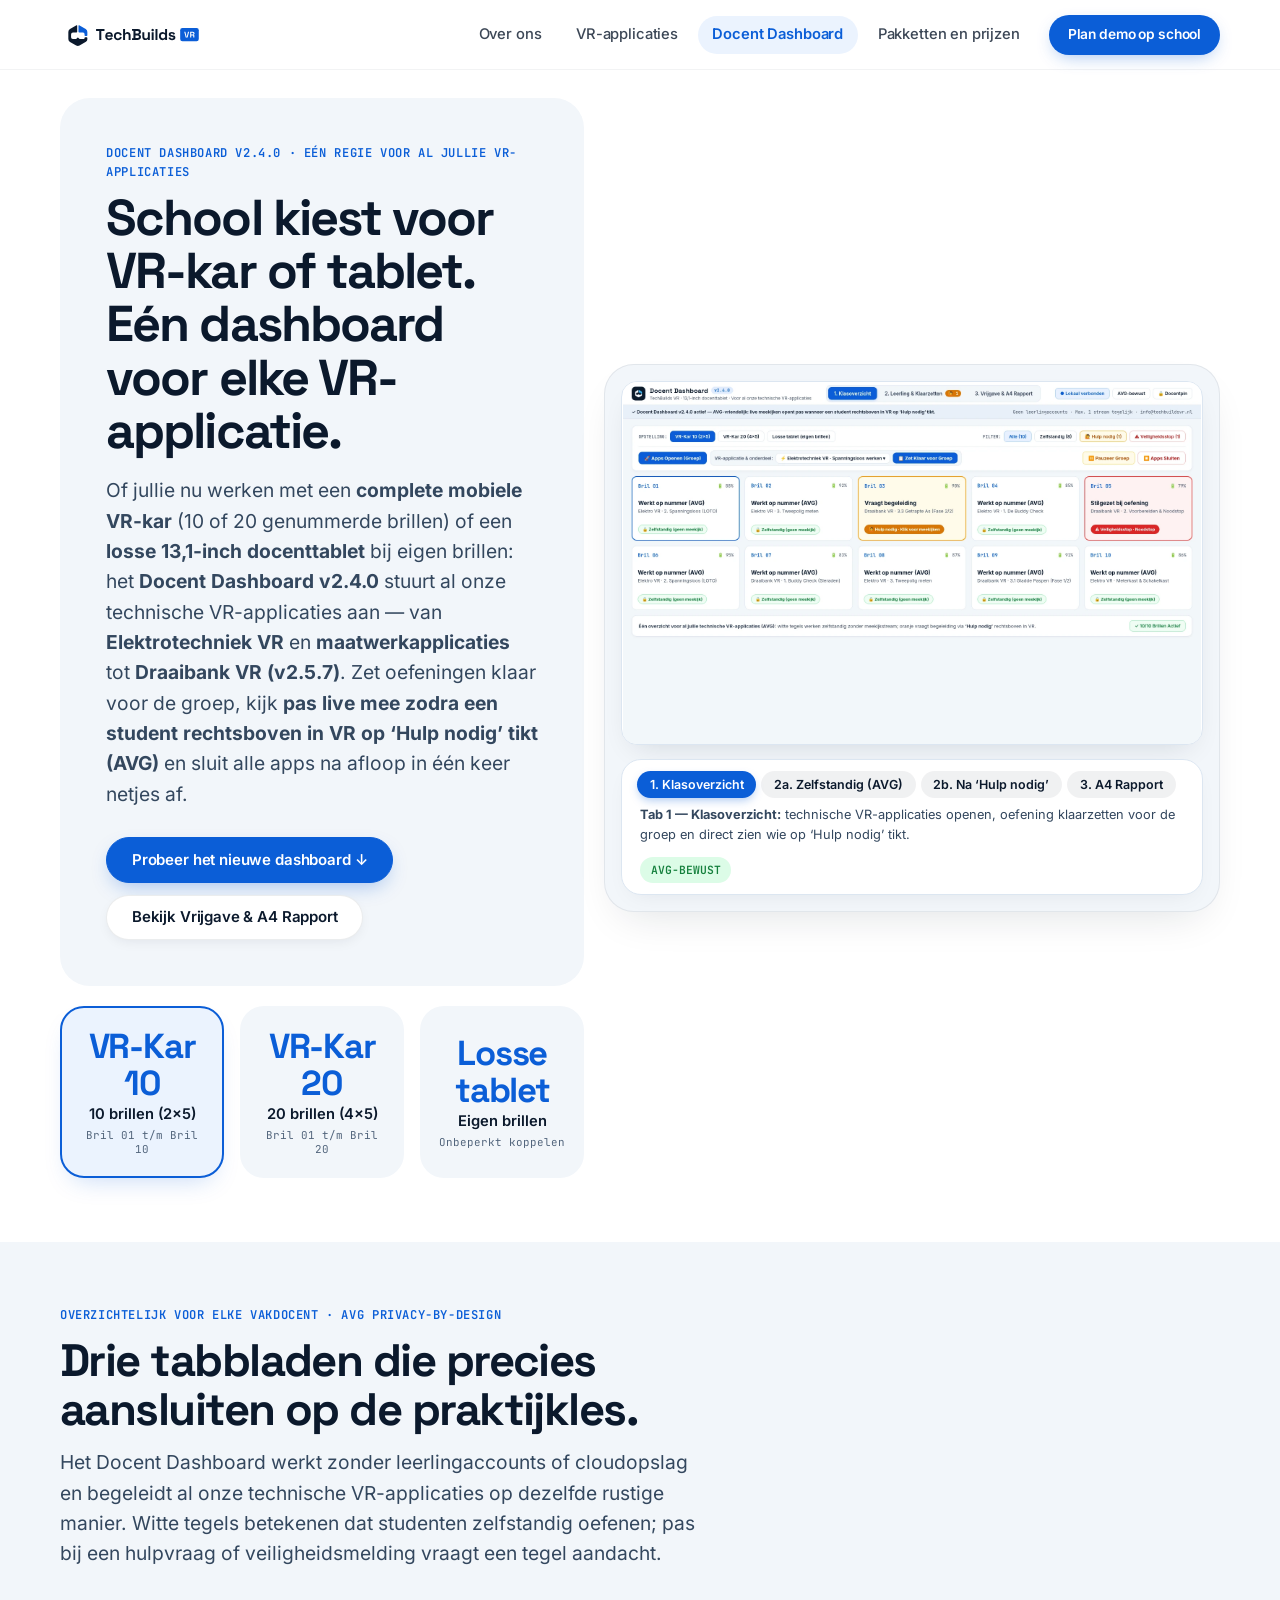
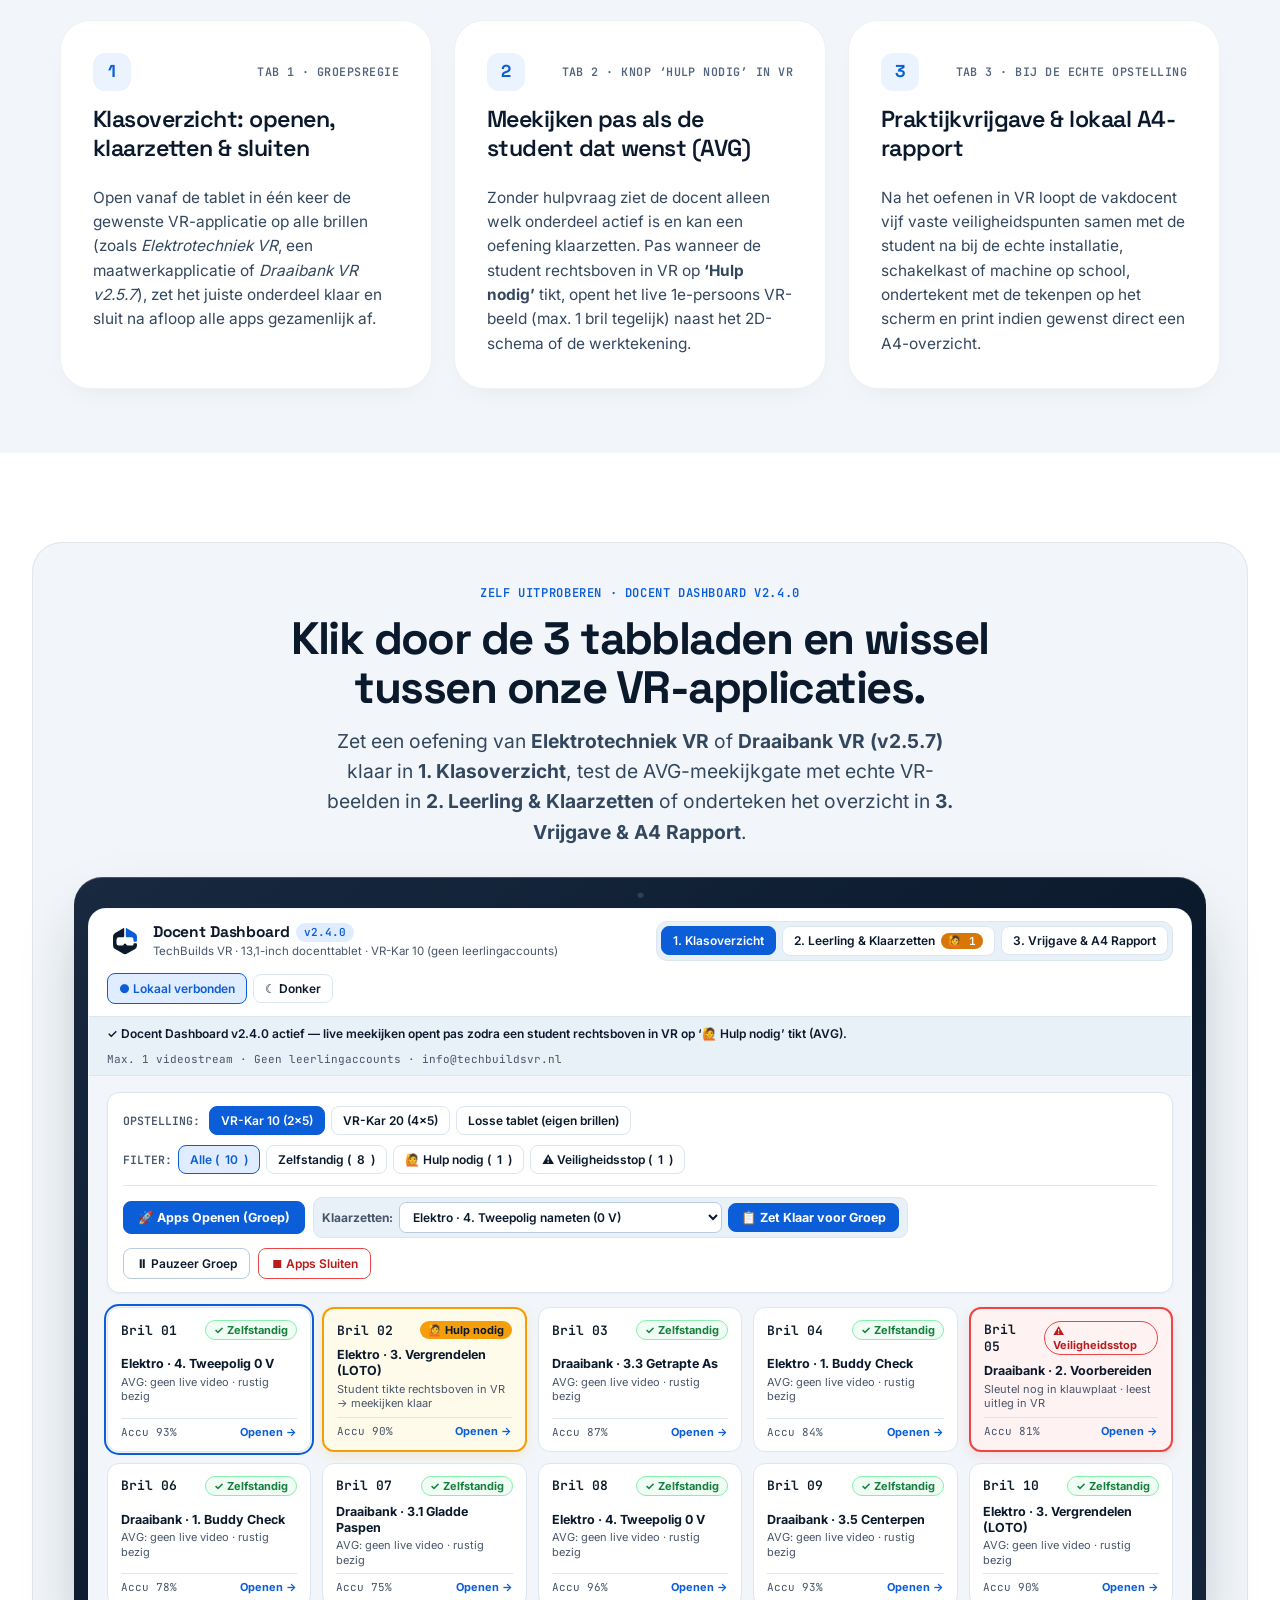
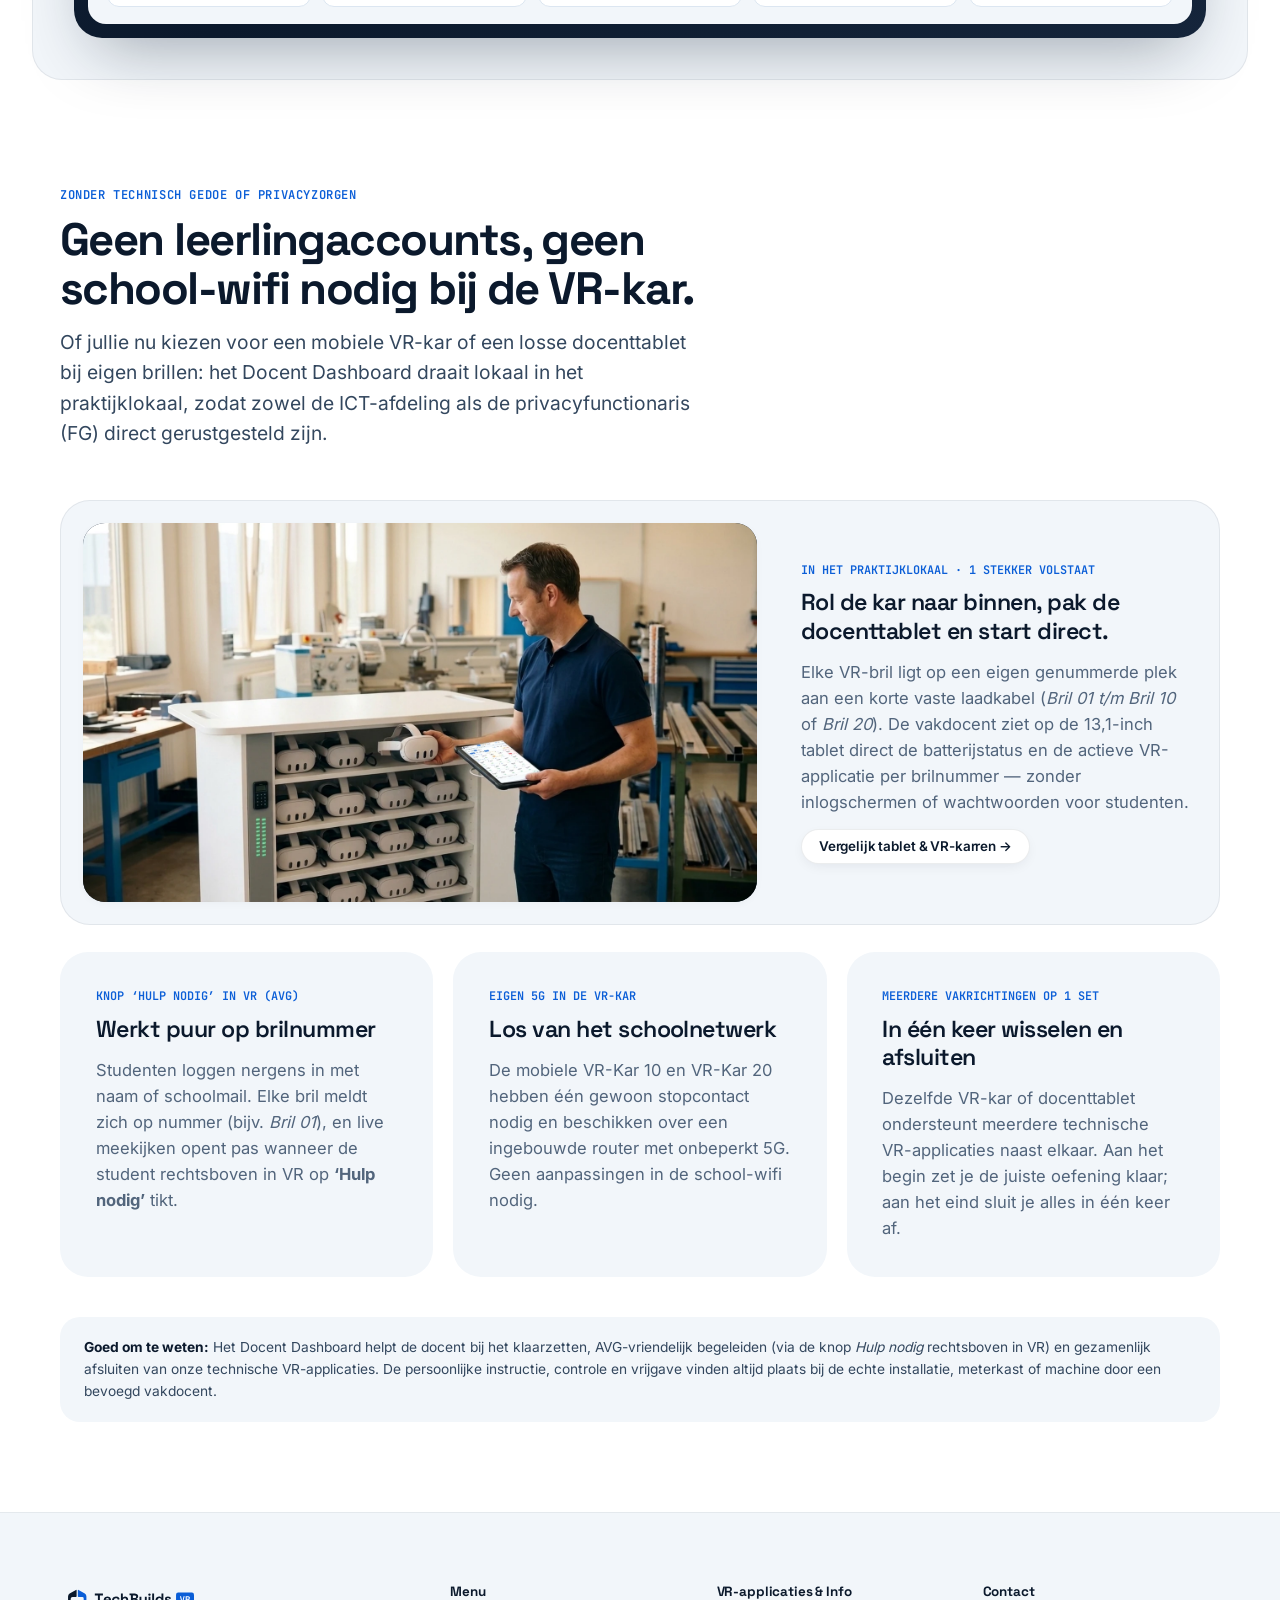
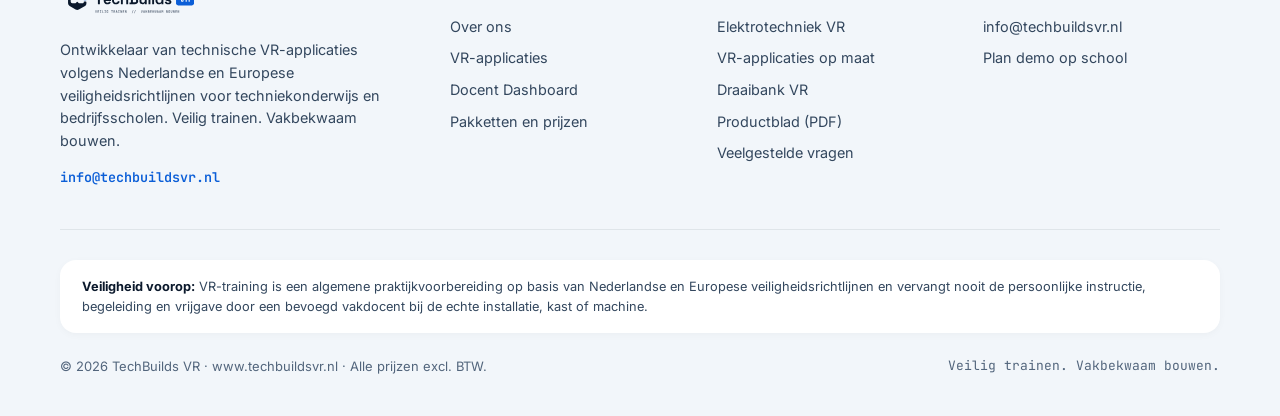
==== commit e919052a: "Website v2.7.0: Draaibank VR v2.5.7 3D opgestroopte mouwen & 6/6 groen + volledige build-sync" ====
--- a/docentapp-tablet.html
+++ b/docentapp-tablet.html
@@ -4,7 +4,7 @@
   <meta charset="UTF-8" />
   <meta name="viewport" content="width=device-width, initial-scale=1.0" />
   <title>Docent Dashboard — Eén Regietablet voor Technische VR-Applicaties | TechBuilds VR</title>
-  <meta name="description" content="School kiest voor een mobiele VR-kar (10 of 20 brillen) of losse docenttablet. Het Docent Dashboard v2.4.0 begeleidt al onze technische VR-applicaties (zoals Elektrotechniek VR, maatwerk en Draaibank VR v2.5.6): apps klaarzetten, pas meekijken na ‘Hulp nodig’ (AVG) en gezamenlijk afsluiten." />
+  <meta name="description" content="School kiest voor een mobiele VR-kar (10 of 20 brillen) of losse docenttablet. Het Docent Dashboard v2.4.0 begeleidt al onze technische VR-applicaties (zoals Elektrotechniek VR, maatwerk en Draaibank VR v2.5.7): apps klaarzetten, pas meekijken na ‘Hulp nodig’ (AVG) en gezamenlijk afsluiten." />
   <meta property="og:title" content="Docent Dashboard v2.4.0 — Eén regie voor technische VR-applicaties | TechBuilds VR" />
   <meta property="og:description" content="Lichte Blueprint-weergave in 3 overzichtelijke tabbladen: 1. Klasoverzicht (Bril 01..10/20), 2. Leerling &amp; Klaarzetten (met ‘Hulp nodig’-knop rechtsboven in VR) en 3. Vrijgave &amp; A4 Rapport." />
   <meta property="og:image" content="assets/img/logo/OpenGraph_Social_Preview_1200x630.png" />
@@ -71,7 +71,7 @@
             <span class="section-kicker" style="margin-bottom:0.5rem;display:block;">Docent Dashboard v2.4.0 · Eén regie voor al jullie VR-applicaties</span>
             <h1 class="h1-page">School kiest voor VR-kar of tablet. Eén dashboard voor elke VR-applicatie.</h1>
             <p class="lead">
-              Of jullie nu werken met een <strong>complete mobiele VR-kar</strong> (10 of 20 genummerde brillen) of een <strong>losse 13,1-inch docenttablet</strong> bij eigen brillen: het <strong>Docent Dashboard v2.4.0</strong> stuurt al onze technische VR-applicaties aan — van <strong>Elektrotechniek VR</strong> en <strong>maatwerkapplicaties</strong> tot <strong>Draaibank VR (v2.5.6)</strong>. Zet oefeningen klaar voor de groep, kijk <strong>pas live mee zodra een student rechtsboven in VR op ‘Hulp nodig’ tikt (AVG)</strong> en sluit alle apps na afloop in één keer netjes af.
+              Of jullie nu werken met een <strong>complete mobiele VR-kar</strong> (10 of 20 genummerde brillen) of een <strong>losse 13,1-inch docenttablet</strong> bij eigen brillen: het <strong>Docent Dashboard v2.4.0</strong> stuurt al onze technische VR-applicaties aan — van <strong>Elektrotechniek VR</strong> en <strong>maatwerkapplicaties</strong> tot <strong>Draaibank VR (v2.5.7)</strong>. Zet oefeningen klaar voor de groep, kijk <strong>pas live mee zodra een student rechtsboven in VR op ‘Hulp nodig’ tikt (AVG)</strong> en sluit alle apps na afloop in één keer netjes af.
             </p>
             <div class="btn-group">
               <a href="#live-simulator" class="btn btn-primary" id="tabletHeroSimBtn">Probeer het nieuwe dashboard ↓</a>
@@ -137,7 +137,7 @@
             </div>
             <h3 class="h3-card">Klasoverzicht: openen, klaarzetten &amp; sluiten</h3>
             <p>
-              Open vanaf de tablet in één keer de gewenste VR-applicatie op alle brillen (zoals <em>Elektrotechniek VR</em>, een maatwerkapplicatie of <em>Draaibank VR v2.5.6</em>), zet het juiste onderdeel klaar en sluit na afloop alle apps gezamenlijk af.
+              Open vanaf de tablet in één keer de gewenste VR-applicatie op alle brillen (zoals <em>Elektrotechniek VR</em>, een maatwerkapplicatie of <em>Draaibank VR v2.5.7</em>), zet het juiste onderdeel klaar en sluit na afloop alle apps gezamenlijk af.
             </p>
           </article>
 
@@ -174,7 +174,7 @@
             <span class="section-kicker">Zelf uitproberen · Docent Dashboard v2.4.0</span>
             <h2 class="h2-section">Klik door de 3 tabbladen en wissel tussen onze VR-applicaties.</h2>
             <p class="lead">
-              Zet een oefening van <strong>Elektrotechniek VR</strong> of <strong>Draaibank VR (v2.5.6)</strong> klaar in <strong>1. Klasoverzicht</strong>, test de AVG-meekijkgate met echte VR-beelden in <strong>2. Leerling &amp; Klaarzetten</strong> of onderteken het overzicht in <strong>3. Vrijgave &amp; A4 Rapport</strong>.
+              Zet een oefening van <strong>Elektrotechniek VR</strong> of <strong>Draaibank VR (v2.5.7)</strong> klaar in <strong>1. Klasoverzicht</strong>, test de AVG-meekijkgate met echte VR-beelden in <strong>2. Leerling &amp; Klaarzetten</strong> of onderteken het overzicht in <strong>3. Vrijgave &amp; A4 Rapport</strong>.
             </p>
           </div>
 
@@ -251,7 +251,7 @@
                               <option value="EL_3">Elektro · 3. Scheiden &amp; vergrendelen (LOTO)</option>
                               <option value="EL_4" selected>Elektro · 4. Tweepolig nameten (0 V)</option>
                             </optgroup>
-                            <optgroup label="Draaibank VR v2.5.6 (Machinerichtlijn &amp; EN ISO 23125)">
+                            <optgroup label="Draaibank VR v2.5.7 (Machinerichtlijn &amp; EN ISO 23125)">
                               <option value="M1">Draaibank · 1. De Buddy Check (1-klik sieraden)</option>
                               <option value="P2">Draaibank · 2. Voorbereiden &amp; noodstop</option>
                               <option value="OBJ_1">Draaibank · 3.1 Gladde Paspen (Fase 1/2 + 2/2)</option>
